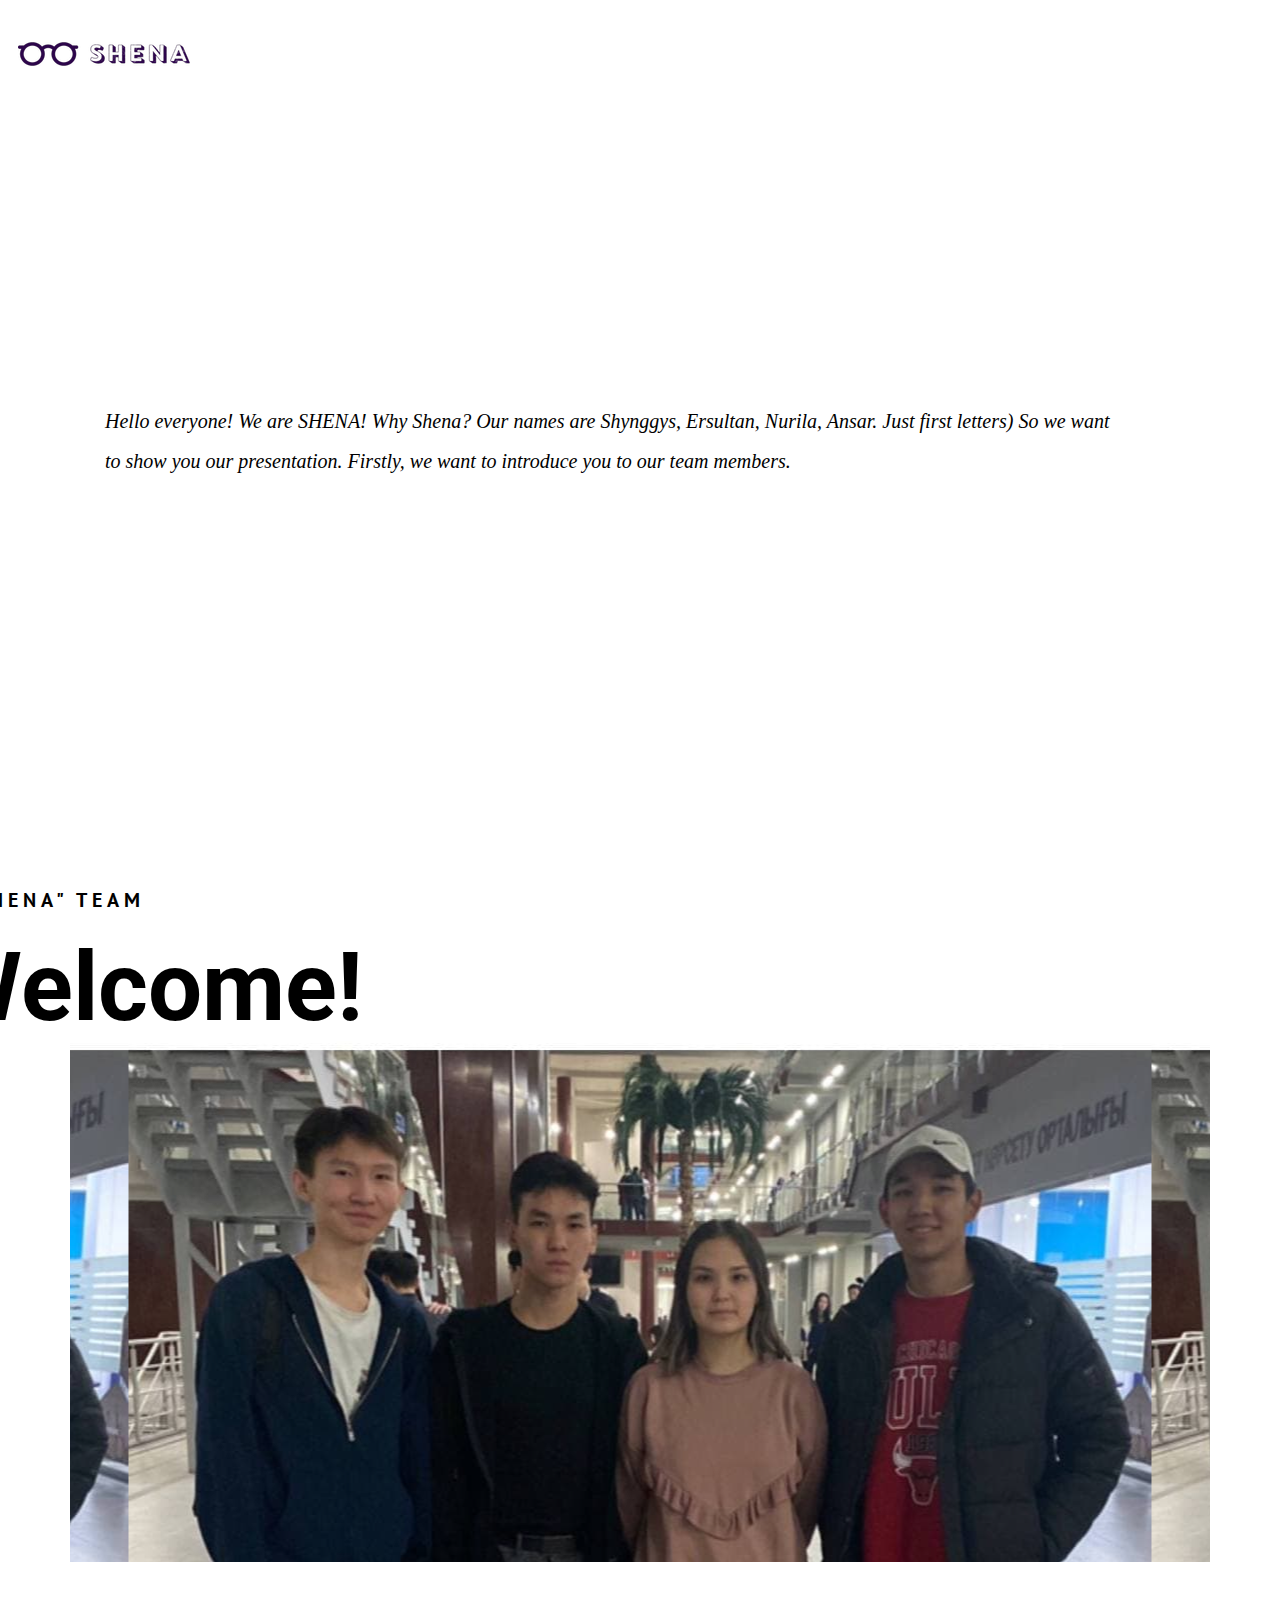
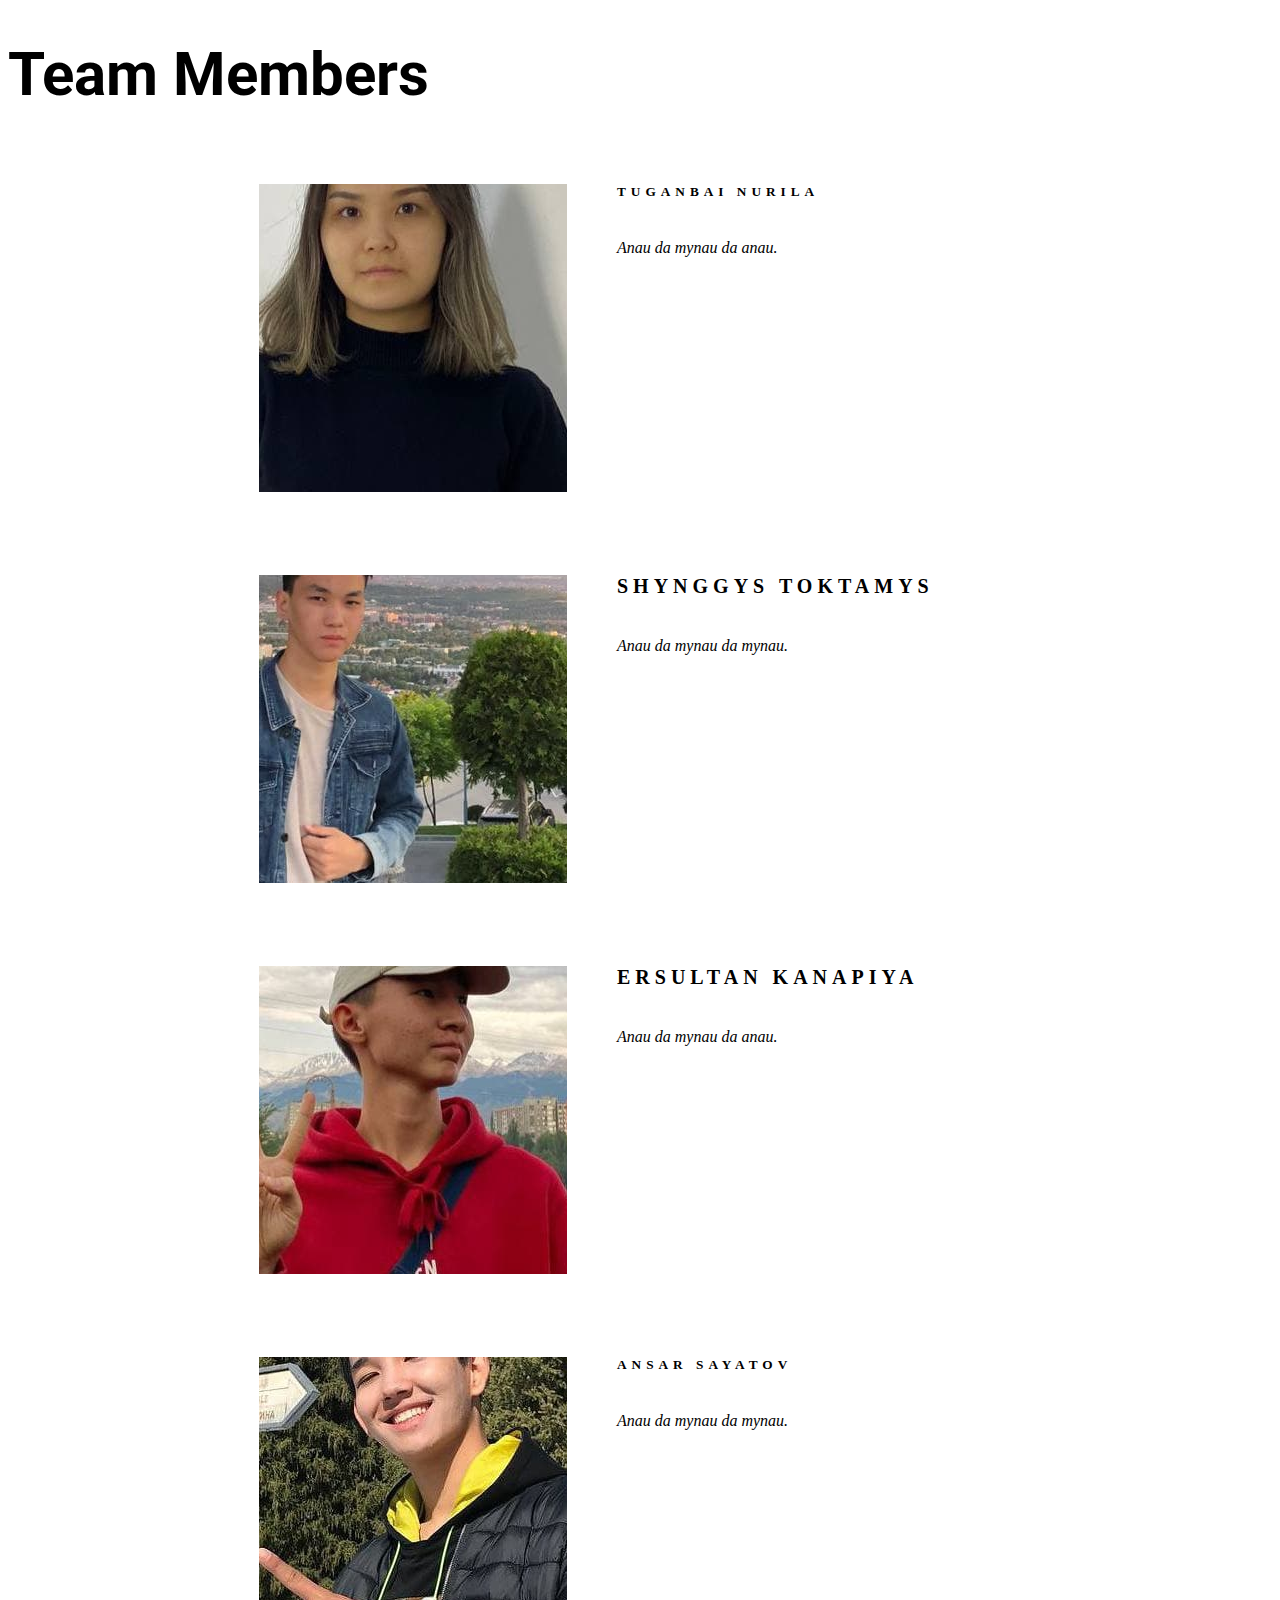
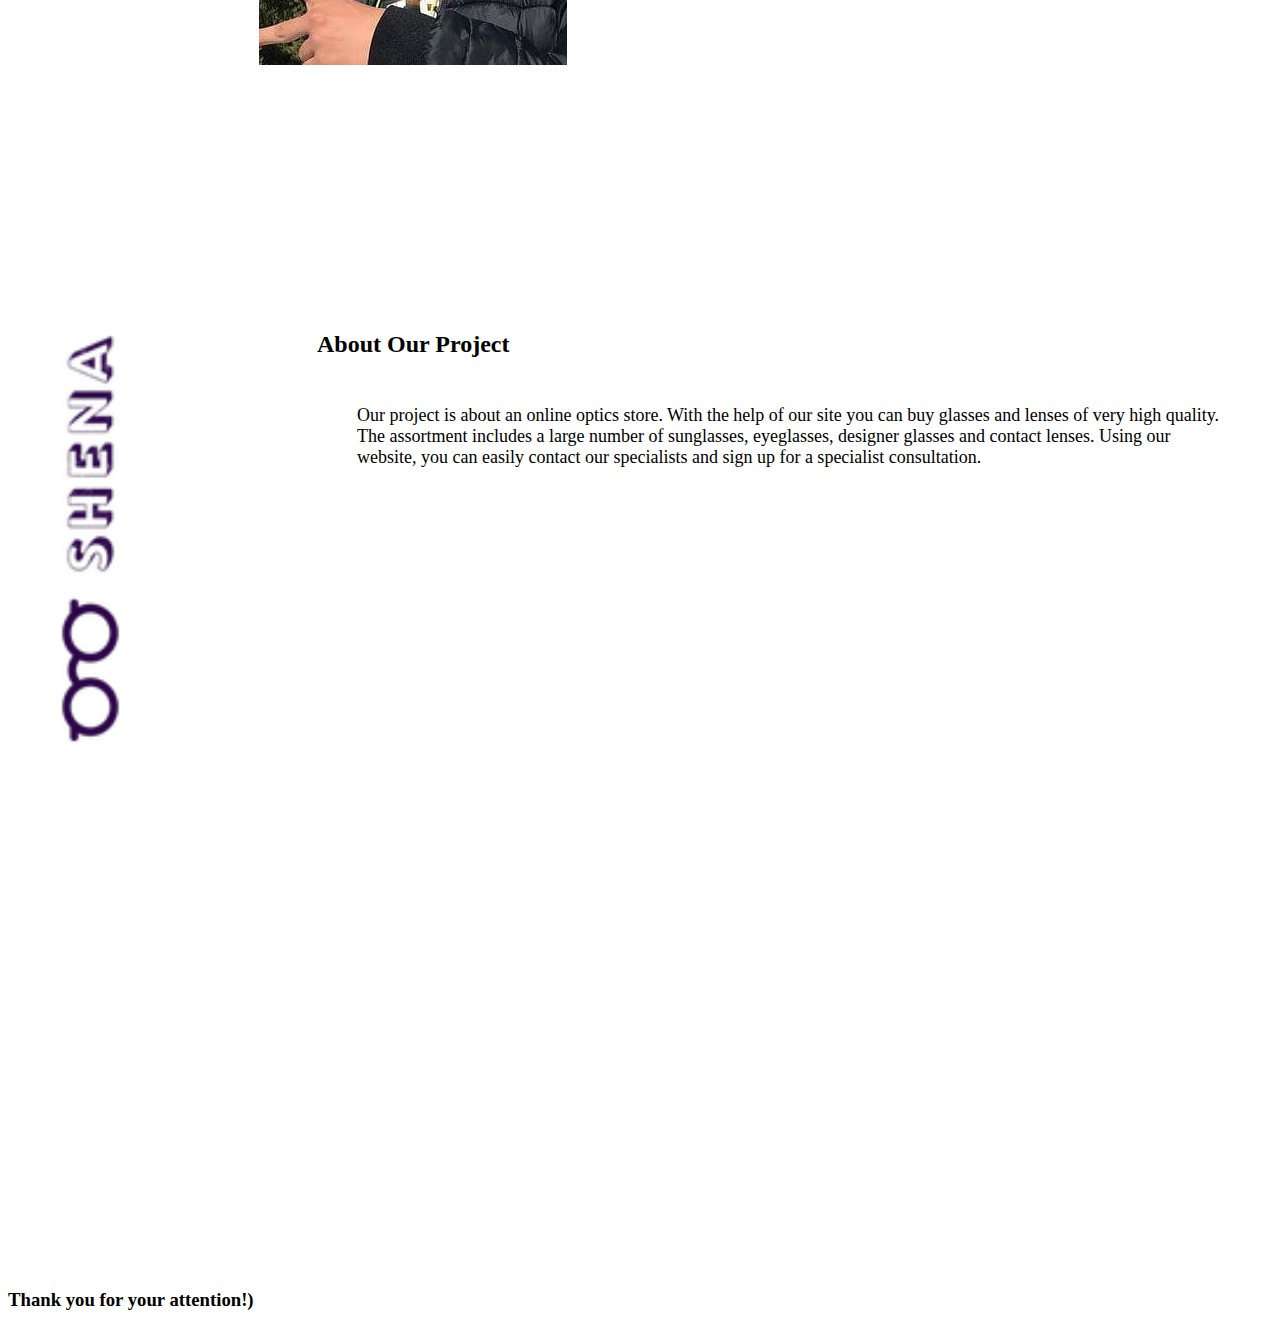
==== Home.html @ 05567eb2 "Add files via upload" ====
<!DOCTYPE html>
<html style="font-size: 16px;">
  <head>
    <meta name="viewport" content="width=device-width, initial-scale=1.0">
    <meta charset="utf-8">
    <meta name="keywords" content="Welcome!, We Create, We work with user research, UX design, UI and engineering, ​Corporate Identity, Brand Identity Design Agency, ​Information partners">
    <meta name="description" content="">
    <meta name="page_type" content="np-template-header-footer-from-plugin">
    <title>Home</title>
    <link rel="stylesheet" href="nicepage.css" media="screen">
    <link rel="stylesheet" href="Home.css" media="screen">
    <script class="u-script" type="text/javascript" src="jquery.js" defer=""></script>
    <script class="u-script" type="text/javascript" src="nicepage.js" defer=""></script>
    <meta name="generator" content="Nicepage 4.2.6, nicepage.com">
    <link id="u-theme-google-font" rel="stylesheet" href="https://fonts.googleapis.com/css?family=Roboto:100,100i,300,300i,400,400i,500,500i,700,700i,900,900i|Open+Sans:300,300i,400,400i,600,600i,700,700i,800,800i">
    <link id="u-page-google-font" rel="stylesheet" href="https://fonts.googleapis.com/css?family=PT+Sans:400,400i,700,700i|Roboto:100,100i,300,300i,400,400i,500,500i,700,700i,900,900i">
    
    
    
    
    
    
    
    
    
    <script type="application/ld+json">{
		"@context": "http://schema.org",
		"@type": "Organization",
		"name": "",
		"logo": "images/LogoSample_ByTailorBrnds1.jpg"
}</script>
    <meta name="theme-color" content="#478ac9">
    <meta property="og:title" content="Home">
    <meta property="og:type" content="website">
  </head>
  <body class="u-body"><header class="u-clearfix u-header u-header" id="sec-dd18"><div class="u-clearfix u-sheet u-valign-middle u-sheet-1">
        <a href="https://nicepage.com" class="u-image u-logo u-image-1" data-image-width="198" data-image-height="82">
          <img src="images/LogoSample_ByTailorBrnds1.jpg" class="u-logo-image u-logo-image-1">
        </a>
      </div></header>
    <section class="u-clearfix u-grey-150 u-section-1" id="carousel_f3b6">
      <div class="u-clearfix u-sheet u-valign-middle-md u-sheet-1">
        <div class="u-clearfix u-expanded-width-md u-expanded-width-sm u-expanded-width-xs u-layout-wrap u-layout-wrap-1">
          <div class="u-gutter-0 u-layout">
            <div class="u-layout-row">
              <div class="u-align-center-xs u-align-left-lg u-align-left-md u-align-left-sm u-align-left-xl u-container-style u-layout-cell u-size-25 u-layout-cell-1">
                <div class="u-container-layout u-valign-top-sm u-valign-top-xs u-container-layout-1">
                  <p class="u-text u-text-1">Hello everyone! We are SHENA! Why Shena? Our names are Shynggys, Ersultan, Nurila, Ansar. Just first letters) So we want to show you our presentation.
                    Firstly, we want to introduce you to our team members.
                  </p>
                </div>
              </div>
              <div class="u-align-right u-container-style u-image u-layout-cell u-size-35 u-image-1" data-image-width="1023" data-image-height="1280">
                <div class="u-container-layout u-container-layout-2">
                  <div class="u-align-center-sm u-align-center-xs u-container-style u-custom-color-1 u-group u-group-1">
                    <div class="u-container-layout u-valign-middle-xs u-container-layout-3">
                      <h5 class="u-text u-text-2">The "SHENA" team&nbsp;</h5>
                      <h2 class="u-text u-text-3">Welcome!</h2>
                    </div>
                  </div>
                </div>
              </div>
            </div>
          </div>
        </div>
      </div>
    </section>
    


    <section class="u-align-center-lg u-align-center-md u-align-center-sm u-align-center-xl u-align-left-xs u-clearfix u-grey-150 u-section-4" id="carousel_2162">
      <div class="u-clearfix u-sheet u-sheet-1">
        <h2 class="u-text u-text-default u-text-1">Team Members</h2>
        <p class="u-text u-text-2"></p>
        <div class="u-expanded-width-sm u-expanded-width-xs u-list u-list-1">
          <div class="u-repeater u-repeater-1">
            <div class="u-align-center-xs u-container-style u-list-item u-repeater-item">
              <div class="u-container-layout u-similar-container u-valign-bottom-lg u-valign-bottom-md u-valign-bottom-xl u-valign-top-sm u-valign-top-xs u-container-layout-1">
                <div alt="" class="u-border-14 u-border-palette-4-base u-image u-image-circle u-image-1" data-image-width="874" data-image-height="874"></div>
                <div class="u-align-left u-container-style u-group u-group-1">
                  <div class="u-container-layout u-valign-middle-sm u-valign-middle-xs u-valign-top-lg u-valign-top-md u-valign-top-xl u-container-layout-2">
                    <h5 class="u-text u-text-4"> Tuganbai Nurila</h5>
                    <div class="u-border-8 u-border-palette-4-base u-expanded-width u-line u-line-horizontal u-line-1"></div>
                    <p class="u-text u-text-5">Anau da mynau da anau.</p>
                  </div>
                </div>
              </div>
            </div>
            <div class="u-align-center-xs u-container-style u-list-item u-repeater-item">
              <div class="u-container-layout u-similar-container u-valign-bottom-lg u-valign-bottom-md u-valign-bottom-xl u-valign-top-sm u-valign-top-xs u-container-layout-3">
                <div alt="" class="u-border-14 u-border-palette-4-base u-image u-image-circle u-image-2" data-image-width="960" data-image-height="960"></div>
                <div class="u-container-style u-group u-video-cover u-group-2">
                  <div class="u-container-layout u-valign-middle-sm u-valign-middle-xs u-valign-top-lg u-valign-top-md u-valign-top-xl u-container-layout-4">
                    <h5 class="u-text u-text-default u-text-6"> Shynggys Toktamys</h5>
                    <div class="u-border-8 u-border-palette-4-base u-expanded-width u-line u-line-horizontal u-line-2"></div>
                    <p class="u-text u-text-default u-text-7">Anau da mynau da mynau.</p>
                  </div>
                </div>
              </div>
            </div>
            <div class="u-align-center-xs u-container-style u-list-item u-repeater-item">
              <div class="u-container-layout u-similar-container u-valign-bottom-lg u-valign-bottom-md u-valign-bottom-xl u-valign-top-sm u-valign-top-xs u-container-layout-5">
                <div alt="" class="u-border-14 u-border-palette-4-base u-image u-image-circle u-image-3" data-image-width="770" data-image-height="770"></div>
                <div class="u-align-left u-container-style u-group u-video-cover u-group-3">
                  <div class="u-container-layout u-valign-middle-sm u-valign-middle-xs u-valign-top-lg u-valign-top-md u-valign-top-xl u-container-layout-6">
                    <h5 class="u-text u-text-default u-text-8"> Ersultan Kanapiya</h5>
                    <div class="u-border-8 u-border-palette-4-base u-expanded-width u-line u-line-horizontal u-line-3"></div>
                    <p class="u-text u-text-default u-text-9">Anau da mynau da anau.</p>
                  </div>
                </div>
              </div>
            </div>
            <div class="u-align-center-xs u-container-style u-list-item u-repeater-item">
              <div class="u-container-layout u-similar-container u-valign-bottom-lg u-valign-bottom-md u-valign-bottom-xl u-valign-top-sm u-valign-top-xs u-container-layout-1">
                <div alt="" class="u-border-14 u-border-palette-4-base u-image u-image-circle u-image-4" data-image-width="756" data-image-height="756"></div>
                <div class="u-align-left u-container-style u-group u-group-4">
                  <div class="u-container-layout u-valign-middle-sm u-valign-middle-xs u-valign-top-lg u-valign-top-md u-valign-top-xl u-container-layout-2">
                    <h5 class="u-text u-text-10"> Ansar Sayatov</h5>
                    <div class="u-border-8 u-border-palette-4-base u-expanded-width u-line u-line-horizontal u-line-1"></div>
                    <p class="u-text u-text-11">Anau da mynau da mynau.</p>
                  </div>
                </div>
              </div>
            </div>
          </div>
        </div>
      </div>
    </section>
    



    <section class="u-clearfix u-grey-150 u-section-7" id="carousel_b356">
      <div class="u-clearfix u-sheet u-sheet-1">
        <div class="u-align-left u-container-style u-expanded-width-xs u-group u-white u-group-1">
          <div class="u-container-layout u-container-layout-1">
            <h2 class="u-text u-text-1">About Our Project<br></h2>
            <ul class="u-custom-list u-spacing-13 u-text u-text-2">
              
              Our project is about an online optics store. 
              With the help of our site you can buy glasses and lenses of very high quality. 
              The assortment includes a large number of sunglasses, eyeglasses, designer glasses and contact lenses. 
              Using our website, you can easily contact our specialists and sign up for a specialist consultation.
              
            </ul>
          </div>
        </div>
        <img alt="" class="u-align-left u-image u-image-default u-image-1" src="images/shelogo.jpg" data-image-width="71" data-image-height="196">
      </div>
    </section>
    
    
    
    <footer class="u-align-center u-clearfix u-footer u-grey-80 u-footer" id="sec-ff6a">
      <div class="u-clearfix u-sheet u-sheet-1">
        <h3 class="u-small-text u-text u-text-variant u-text-1">Thank you for your attention!)</h3>
      </div>
    </footer>
    
  </body>
</html>
---- Home.css ----
.u-section-1 {
    background-image: none;
  }
  
  .u-section-1 .u-sheet-1 {
    min-height: 734px;
  }
  
  .u-section-1 .u-layout-wrap-1 {
    width: 1140px;
    margin: 0 auto;
  }
  
  .u-section-1 .u-layout-cell-1 {
    min-height: 734px;
  }
  
  .u-section-1 .u-container-layout-1 {
    padding: 60px 30px 60px 35px;
  }
  
  .u-section-1 .u-text-1 {
    font-size: 1.25rem;
    font-style: italic;
    line-height: 2;
    margin: 247px 64px 0 0;
  }
  
  .u-section-1 .u-btn-1 {
    font-size: 0.875rem;
    text-transform: uppercase;
    letter-spacing: 2px;
    align-self: center;
    background-image: none;
    margin: 30px auto 0 0;
    padding: 20px 45px 20px 44px;
  }
  
  .u-section-1 .u-image-1 {
    background-image: url("images/shena.jpg");
    background-position: 50% 50%;
    min-height: 734px;
  }
  
  .u-section-1 .u-container-layout-2 {
    padding: 30px 0;
  }
  
  .u-section-1 .u-group-1 {
    min-height: 209px;
    width: 582px;
    background-image: none;
    height: auto;
    margin: 0 auto 0 -196px;
  }
  
  .u-section-1 .u-container-layout-3 {
    padding: 30px 0;
  }
  
  .u-section-1 .u-text-2 {
    text-align: left;
    font-size: 1.25rem;
    font-weight: 700;
    line-height: 24px;
    text-transform: uppercase;
    letter-spacing: 5px;
    font-family: "PT Sans", sans-serif;
    margin: 0 30px;
  }
  
  .u-section-1 .u-text-3 {
    text-align: left;
    font-weight: 700;
    font-size: 6rem;
    text-transform: none;
    letter-spacing: normal;
    font-family: Roboto, sans-serif;
    margin: 19px -4px 0 64px;
  }
  
  @media (max-width: 1199px) {
    .u-section-1 .u-sheet-1 {
      min-height: 476px;
    }
  
    .u-section-1 .u-layout-wrap-1 {
      width: 940px;
    }
  
    .u-section-1 .u-layout-cell-1 {
      min-height: 605px;
    }
  
    .u-section-1 .u-text-1 {
      margin-right: 0;
    }
  
    .u-section-1 .u-btn-1 {
      border-style: none;
    }
  
    .u-section-1 .u-image-1 {
      min-height: 697px;
    }
  
    .u-section-1 .u-group-1 {
      width: 499px;
      margin-left: -357px;
      height: auto;
    }
  
    .u-section-1 .u-text-3 {
      font-size: 4.75rem;
    }
  }
  
  @media (max-width: 991px) {
    .u-section-1 .u-sheet-1 {
      min-height: 669px;
    }
  
    .u-section-1 .u-layout-wrap-1 {
      margin-right: initial;
      margin-left: initial;
      width: auto;
    }
  
    .u-section-1 .u-layout-cell-1 {
      min-height: 100px;
    }
  
    .u-section-1 .u-container-layout-1 {
      padding-top: 30px;
      padding-bottom: 30px;
      padding-left: 30px;
    }
  
    .u-section-1 .u-text-1 {
      font-size: 1.125rem;
    }
  
    .u-section-1 .u-image-1 {
      min-height: 669px;
    }
  
    .u-section-1 .u-group-1 {
      min-height: 192px;
      width: 404px;
      margin-top: 11px;
      margin-left: -270px;
    }
  
    .u-section-1 .u-text-2 {
      margin-top: 30px;
    }
  
    .u-section-1 .u-text-3 {
      font-size: 4.0625rem;
    }
  }
  
  @media (max-width: 767px) {
    .u-section-1 .u-sheet-1 {
      min-height: 1225px;
    }
  
    .u-section-1 .u-layout-wrap-1 {
      margin-top: 130px;
      margin-bottom: 54px;
      width: auto;
      margin-right: initial;
      margin-left: initial;
    }
  
    .u-section-1 .u-layout-cell-1 {
      order: 1;
    }
  
    .u-section-1 .u-container-layout-1 {
      padding-left: 10px;
      padding-right: 10px;
    }
  
    .u-section-1 .u-text-1 {
      margin-top: 0;
    }
  
    .u-section-1 .u-image-1 {
      min-height: 724px;
      order: 0;
    }
  
    .u-section-1 .u-container-layout-2 {
      padding-top: 0;
      padding-bottom: 0;
    }
  
    .u-section-1 .u-group-1 {
      min-height: 180px;
      margin-top: -77px;
      margin-left: 39px;
    }
  
    .u-section-1 .u-container-layout-3 {
      padding-left: 20px;
      padding-right: 20px;
    }
  
    .u-section-1 .u-text-2 {
      width: auto;
      margin-top: 35px;
    }
  
    .u-section-1 .u-text-3 {
      width: auto;
    }
  }
  
  @media (max-width: 575px) {
    .u-section-1 .u-sheet-1 {
      min-height: 1018px;
    }
  
    .u-section-1 .u-layout-wrap-1 {
      margin-top: 140px;
      width: auto;
      margin-right: initial;
      margin-left: initial;
    }
  
    .u-section-1 .u-text-1 {
      width: auto;
    }
  
    .u-section-1 .u-btn-1 {
      margin-left: auto;
    }
  
    .u-section-1 .u-image-1 {
      min-height: 456px;
    }
  
    .u-section-1 .u-group-1 {
      min-height: 154px;
      width: 310px;
      margin-top: -90px;
      margin-left: 12px;
    }
  
    .u-section-1 .u-text-2 {
      margin-top: 0;
      margin-left: 0;
      margin-right: 0;
    }
  
    .u-section-1 .u-text-3 {
      font-size: 3.4375rem;
      margin-left: 0;
      margin-right: 0;
    }
  } .u-section-2 {
    background-image: url("images/rtrt.jpg");
    background-position: 50% 50%;
  }
  
  .u-section-2 .u-sheet-1 {
    min-height: 972px;
  }
  
  .u-section-2 .u-shape-1 {
    width: 858px;
    height: 735px;
    margin: 137px 0 0 auto;
  }
  
  .u-section-2 .u-image-1 {
    width: 784px;
    height: 633px;
    margin: -852px 0 0 auto;
  }
  
  .u-section-2 .u-group-1 {
    width: 629px;
    min-height: 510px;
    margin: -282px auto 60px 0;
  }
  
  .u-section-2 .u-container-layout-1 {
    padding: 30px;
  }
  
  .u-section-2 .u-text-1 {
    margin-bottom: 0;
    margin-top: 0;
    font-weight: 700;
    font-size: 3.75rem;
  }
  
  .u-section-2 .u-text-2 {
    font-size: 2.25rem;
    font-weight: 400;
    margin: 0 auto 0 0;
  }
  
  .u-section-2 .u-text-3 {
    line-height: 2;
    margin: 30px 0 0;
  }
  
  .u-section-2 .u-text-4 {
    letter-spacing: 1px;
    margin: 30px 0 0;
  }
  
  .u-section-2 .u-btn-1 {
    border-style: none none solid;
    padding: 0;
  }
  
  .u-section-2 .u-btn-2 {
    font-size: 0.875rem;
    text-transform: uppercase;
    letter-spacing: 2px;
    align-self: center;
    background-image: none;
    margin: 30px auto 0 0;
    padding: 20px 45px 20px 44px;
  }
  
  @media (max-width: 1199px) {
    .u-section-2 .u-btn-2 {
      border-style: none;
    }
  }
  
  @media (max-width: 991px) {
    .u-section-2 .u-sheet-1 {
      min-height: 942px;
    }
  
    .u-section-2 .u-shape-1 {
      width: 720px;
    }
  
    .u-section-2 .u-image-1 {
      width: 660px;
      height: 502px;
    }
  
    .u-section-2 .u-group-1 {
      margin-top: -151px;
    }
  }
  
  @media (max-width: 767px) {
    .u-section-2 .u-sheet-1 {
      min-height: 995px;
    }
  
    .u-section-2 .u-shape-1 {
      height: 445px;
      width: 502px;
      margin-top: 42px;
    }
  
    .u-section-2 .u-image-1 {
      width: 510px;
      height: 388px;
      margin-top: -553px;
    }
  
    .u-section-2 .u-group-1 {
      width: 436px;
      min-height: 532px;
      margin-top: -37px;
      margin-bottom: -66px;
    }
  
    .u-section-2 .u-container-layout-1 {
      padding-left: 10px;
      padding-right: 10px;
    }
  }
  
  @media (max-width: 575px) {
    .u-section-2 .u-sheet-1 {
      min-height: 910px;
    }
  
    .u-section-2 .u-shape-1 {
      height: 295px;
      margin-top: 67px;
      margin-right: initial;
      margin-left: initial;
      width: auto;
    }
  
    .u-section-2 .u-image-1 {
      height: 292px;
      margin-top: -364px;
      margin-right: initial;
      margin-left: initial;
      width: auto;
    }
  
    .u-section-2 .u-group-1 {
      min-height: 544px;
      margin-top: -38px;
      margin-bottom: 50px;
      margin-right: initial;
      margin-left: initial;
      width: auto;
    }
  
    .u-section-2 .u-text-1 {
      font-size: 2.25rem;
    }
  
    .u-section-2 .u-text-2 {
      font-size: 1.875rem;
    }
  } .u-section-3 {
    background-image: none;
  }
  
  .u-section-3 .u-sheet-1 {
    min-height: 999px;
  }
  
  .u-section-3 .u-text-1 {
    width: 841px;
    font-family: Roboto, sans-serif;
    font-weight: 700;
    letter-spacing: normal;
    font-size: 3.75rem;
    margin: 60px auto 0;
  }
  
  .u-section-3 .u-layout-wrap-1 {
    margin-top: 70px;
    margin-bottom: 0;
    margin-left: auto;
  }
  
  .u-section-3 .u-image-1 {
    min-height: 603px;
    background-image: url("images/bn-min.jpg");
    background-position: 50% 50%;
  }
  
  .u-section-3 .u-container-layout-1 {
    padding: 30px 0;
  }
  
  .u-section-3 .u-layout-cell-2 {
    min-height: 603px;
    background-image: none;
  }
  
  .u-section-3 .u-container-layout-2 {
    padding: 30px 0;
  }
  
  .u-section-3 .u-list-1 {
    margin-top: 0;
    margin-bottom: 0;
  }
  
  .u-section-3 .u-repeater-1 {
    grid-template-columns: repeat(2, 50%);
    min-height: 526px;
    grid-gap: 0px;
  }
  
  .u-section-3 .u-list-item-1 {
    background-image: none;
  }
  
  .u-section-3 .u-container-layout-3 {
    padding: 30px 25px 30px 30px;
  }
  
  .u-section-3 .u-icon-1 {
    height: 64px;
    width: 64px;
    margin: 0 auto 0 0;
  }
  
  .u-section-3 .u-text-2 {
    letter-spacing: 3px;
    line-height: 24px;
    font-weight: 700;
    font-family: "PT Sans", sans-serif;
    text-transform: uppercase;
    margin: 20px auto 0 0;
  }
  
  .u-section-3 .u-text-3 {
    font-size: 1.125rem;
    margin: 20px 2px 0 0;
  }
  
  .u-section-3 .u-container-layout-4 {
    padding: 30px 25px 30px 30px;
  }
  
  .u-section-3 .u-icon-2 {
    height: 64px;
    width: 64px;
    margin: 0 auto 0 0;
  }
  
  .u-section-3 .u-text-4 {
    letter-spacing: 3px;
    line-height: 24px;
    font-weight: 700;
    font-family: "PT Sans", sans-serif;
    font-size: 1.25rem;
    text-transform: uppercase;
    margin: 20px auto 0 0;
  }
  
  .u-section-3 .u-text-5 {
    font-size: 1.125rem;
    margin: 20px 2px 0 0;
  }
  
  .u-section-3 .u-container-layout-5 {
    padding: 30px 25px 30px 30px;
  }
  
  .u-section-3 .u-icon-3 {
    height: 64px;
    width: 64px;
    margin: 0 auto 0 0;
  }
  
  .u-section-3 .u-text-6 {
    letter-spacing: 3px;
    line-height: 24px;
    font-weight: 700;
    font-family: "PT Sans", sans-serif;
    font-size: 1.25rem;
    text-transform: uppercase;
    margin: 20px auto 0 0;
  }
  
  .u-section-3 .u-text-7 {
    font-size: 1.125rem;
    margin: 20px 2px 0 0;
  }
  
  .u-section-3 .u-container-layout-6 {
    padding: 30px 25px 30px 30px;
  }
  
  .u-section-3 .u-icon-4 {
    height: 64px;
    width: 64px;
    margin: 0 auto 0 0;
  }
  
  .u-section-3 .u-text-8 {
    letter-spacing: 3px;
    line-height: 24px;
    font-weight: 700;
    font-family: "PT Sans", sans-serif;
    font-size: 1.25rem;
    text-transform: uppercase;
    margin: 20px auto 0 0;
  }
  
  .u-section-3 .u-text-9 {
    font-size: 1.125rem;
    margin: 20px 2px 0 0;
  }
  
  .u-section-3 .u-text-10 {
    width: 412px;
    letter-spacing: 1px;
    margin: 30px auto 60px;
  }
  
  .u-section-3 .u-btn-1 {
    border-style: none none solid;
    padding: 0;
  }
  
  @media (max-width: 1199px) {
    .u-section-3 .u-sheet-1 {
      min-height: 893px;
    }
  
    .u-section-3 .u-layout-wrap-1 {
      margin-left: initial;
    }
  
    .u-section-3 .u-image-1 {
      min-height: 497px;
    }
  
    .u-section-3 .u-layout-cell-2 {
      min-height: 497px;
    }
  
    .u-section-3 .u-container-layout-2 {
      padding-top: 10px;
      padding-bottom: 10px;
    }
  
    .u-section-3 .u-repeater-1 {
      min-height: 434px;
    }
  
    .u-section-3 .u-container-layout-3 {
      padding-bottom: 20px;
    }
  
    .u-section-3 .u-text-3 {
      margin-right: 0;
    }
  
    .u-section-3 .u-container-layout-4 {
      padding-bottom: 20px;
    }
  
    .u-section-3 .u-text-5 {
      margin-right: 0;
    }
  
    .u-section-3 .u-container-layout-5 {
      padding-bottom: 20px;
    }
  
    .u-section-3 .u-text-7 {
      margin-right: 0;
    }
  
    .u-section-3 .u-container-layout-6 {
      padding-bottom: 20px;
    }
  
    .u-section-3 .u-text-9 {
      margin-right: 0;
    }
  }
  
  @media (max-width: 991px) {
    .u-section-3 .u-sheet-1 {
      min-height: 777px;
    }
  
    .u-section-3 .u-text-1 {
      width: 720px;
    }
  
    .u-section-3 .u-image-1 {
      min-height: 381px;
    }
  
    .u-section-3 .u-layout-cell-2 {
      min-height: 100px;
    }
  
    .u-section-3 .u-container-layout-2 {
      padding-top: 20px;
      padding-bottom: 20px;
    }
  
    .u-section-3 .u-repeater-1 {
      grid-template-columns: 100%;
    }
  
    .u-section-3 .u-container-layout-3 {
      padding-top: 20px;
    }
  
    .u-section-3 .u-container-layout-4 {
      padding-top: 20px;
    }
  
    .u-section-3 .u-container-layout-5 {
      padding-top: 20px;
    }
  
    .u-section-3 .u-container-layout-6 {
      padding-top: 20px;
    }
  }
  
  @media (max-width: 767px) {
    .u-section-3 .u-sheet-1 {
      min-height: 1449px;
    }
  
    .u-section-3 .u-text-1 {
      width: auto;
      font-size: 3rem;
      margin-left: 0;
      margin-right: 0;
    }
  
    .u-section-3 .u-layout-wrap-1 {
      margin-top: 40px;
      margin-left: initial;
    }
  
    .u-section-3 .u-image-1 {
      min-height: 572px;
    }
  
    .u-section-3 .u-repeater-1 {
      grid-template-columns: repeat(2, 50%);
    }
  
    .u-section-3 .u-container-layout-3 {
      padding-left: 20px;
      padding-right: 20px;
    }
  
    .u-section-3 .u-container-layout-4 {
      padding-left: 20px;
      padding-right: 20px;
    }
  
    .u-section-3 .u-container-layout-5 {
      padding-left: 20px;
      padding-right: 20px;
    }
  
    .u-section-3 .u-container-layout-6 {
      padding-left: 20px;
      padding-right: 20px;
    }
  }
  
  @media (max-width: 575px) {
    .u-section-3 .u-sheet-1 {
      min-height: 1237px;
    }
  
    .u-section-3 .u-text-1 {
      font-size: 2.25rem;
    }
  
    .u-section-3 .u-image-1 {
      min-height: 360px;
    }
  
    .u-section-3 .u-repeater-1 {
      grid-template-columns: 100%;
    }
  
    .u-section-3 .u-container-layout-3 {
      padding-left: 30px;
      padding-right: 30px;
    }
  
    .u-section-3 .u-container-layout-4 {
      padding-left: 30px;
      padding-right: 30px;
    }
  
    .u-section-3 .u-container-layout-5 {
      padding-left: 30px;
      padding-right: 30px;
    }
  
    .u-section-3 .u-container-layout-6 {
      padding-left: 30px;
      padding-right: 30px;
    }
  
    .u-section-3 .u-text-10 {
      width: 340px;
    }
  } .u-section-4 {
    background-image: none;
  }
  
  .u-section-4 .u-sheet-1 {
    min-height: 1492px;
  }
  
  .u-section-4 .u-text-1 {
    font-size: 3.75rem;
    font-weight: 700;
    font-family: Roboto, sans-serif;
    margin: 77px auto 0;
  }
  
  .u-section-4 .u-text-2 {
    width: 718px;
    font-style: italic;
    margin: 16px auto 0;
  }
  
  .u-section-4 .u-text-3 {
    font-size: 1.125rem;
    line-height: 1.4;
    margin: 20px auto 0;
  }
  
  .u-section-4 .u-btn-1 {
    background-image: none;
    border-style: none none solid;
    font-weight: 400;
    padding: 0;
  }
  
  .u-section-4 .u-list-1 {
    width: 822px;
    grid-template-rows: auto auto auto;
    margin: 44px auto 0;
  }
  
  .u-section-4 .u-repeater-1 {
    grid-template-columns: repeat(1, 100%);
    min-height: 1194px;
    grid-gap: 10px;
  }
  
  .u-section-4 .u-container-layout-1 {
    padding: 30px 0 30px 30px;
  }
  
  .u-section-4 .u-image-1 {
    width: 308px;
    height: 308px;
    background-image: url("images/nuri.jpg");
    background-position: 50% 50%;
    margin: 0 auto 0 0;
  }
  
  .u-section-4 .u-group-1 {
    width: 464px;
    min-height: 331px;
    margin: -308px 0 0 auto;
  }
  
  .u-section-4 .u-container-layout-2 {
    padding: 0 0 0 30px;
  }
  
  .u-section-4 .u-text-4 {
    text-transform: uppercase;
    letter-spacing: 5px;
    margin: 0 auto 0 0;
  }
  
  .u-section-4 .u-line-1 {
    height: 3px;
    transform-origin: left center;
    margin: 16px auto 0 0;
  }
  
  .u-section-4 .u-text-5 {
    font-style: italic;
    margin: 20px 0 0 auto;
  }
  
  .u-section-4 .u-btn-2 {
    border-style: none none solid;
    text-transform: uppercase;
    letter-spacing: 1px;
    margin: 20px auto 0 0;
    padding: 0;
  }
  
  .u-section-4 .u-container-layout-3 {
    padding: 30px 0 30px 30px;
  }
  
  .u-section-4 .u-image-2 {
    width: 308px;
    height: 308px;
    background-image: url("images/sh.jpg");
    background-position: 50% 50%;
    margin: 0 auto 0 0;
  }
  
  .u-section-4 .u-group-2 {
    width: 464px;
    min-height: 331px;
    background-size: auto;
    margin: -308px 0 0 auto;
  }
  
  .u-section-4 .u-container-layout-4 {
    padding: 0 0 0 30px;
  }
  
  .u-section-4 .u-text-6 {
    text-transform: uppercase;
    letter-spacing: 5px;
    font-size: 1.25rem;
    margin: 0 auto 0 0;
  }
  
  .u-section-4 .u-line-2 {
    height: 3px;
    transform-origin: right center;
    margin: 16px auto 0 0;
  }
  
  .u-section-4 .u-text-7 {
    font-style: italic;
    margin: 20px 0 0 auto;
  }
  
  .u-section-4 .u-btn-3 {
    border-style: none none solid;
    text-transform: uppercase;
    letter-spacing: 1px;
    margin: 20px auto 0 0;
    padding: 0;
  }
  
  .u-section-4 .u-container-layout-5 {
    padding: 30px 0 30px 30px;
  }
  
  .u-section-4 .u-image-3 {
    width: 308px;
    height: 308px;
    background-image: url("images/pers.jpg");
    background-position: 50% 50%;
    margin: 0 auto 0 0;
  }
  
  .u-section-4 .u-group-3 {
    width: 464px;
    min-height: 331px;
    background-size: auto;
    margin: -308px 0 0 auto;
  }
  
  .u-section-4 .u-container-layout-6 {
    padding: 0 0 0 30px;
  }
  
  .u-section-4 .u-text-8 {
    text-transform: uppercase;
    letter-spacing: 5px;
    font-size: 1.25rem;
    margin: 0 auto 0 0;
  }
  
  .u-section-4 .u-line-3 {
    height: 3px;
    transform-origin: right center;
    margin: 16px auto 0 0;
  }
  
  .u-section-4 .u-text-9 {
    font-style: italic;
    margin: 20px 0 0 auto;
  }
  
  .u-section-4 .u-btn-4 {
    border-style: none none solid;
    text-transform: uppercase;
    letter-spacing: 1px;
    margin: 20px auto 0 0;
    padding: 0;
  }
  
  
  .u-section-4 .u-image-4 {
    width: 308px;
    height: 308px;
    background-image: url("images/ans.jpg");
    background-position: 50% 50%;
    margin: 0 auto 0 0;
  }
  
  .u-section-4 .u-group-4 {
    width: 464px;
    min-height: 331px;
    margin: -308px 0 0 auto;
  }
  
  .u-section-4 .u-container-layout-2 {
    padding: 0 0 0 30px;
  }
  
  .u-section-4 .u-text-10 {
    text-transform: uppercase;
    letter-spacing: 5px;
    margin: 0 auto 0 0;
  }
  
  .u-section-4 .u-line-1 {
    height: 3px;
    transform-origin: left center;
    margin: 16px auto 0 0;
  }
  
  .u-section-4 .u-text-11 {
    font-style: italic;
    margin: 20px 0 0 auto;
  }
  
  .u-section-4 .u-btn-2 {
    border-style: none none solid;
    text-transform: uppercase;
    letter-spacing: 1px;
    margin: 20px auto 0 0;
    padding: 0;
  }
  
  .u-section-4 .u-container-layout-3 {
    padding: 30px 0 30px 30px;
  }
  
  @media (max-width: 1199px) {
    .u-section-4 .u-list-1 {
      height: auto;
    }
  
    .u-section-4 .u-line-1 {
      margin-right: initial;
      margin-left: initial;
    }
  
    .u-section-4 .u-line-2 {
      margin-right: initial;
      margin-left: initial;
    }
  
    .u-section-4 .u-line-3 {
      margin-right: initial;
      margin-left: initial;
    }
  }
  
  @media (max-width: 991px) {
    .u-section-4 .u-list-1 {
      width: 720px;
    }
  
    .u-section-4 .u-container-layout-1 {
      padding-left: 0;
    }
  
    .u-section-4 .u-group-1 {
      width: 396px;
    }
  
    .u-section-4 .u-container-layout-3 {
      padding-left: 0;
    }
  
    .u-section-4 .u-group-2 {
      width: 396px;
    }
  
    .u-section-4 .u-container-layout-5 {
      padding-left: 0;
    }
  
    .u-section-4 .u-group-3 {
      width: 396px;
    }
  }
  
  @media (max-width: 767px) {
    .u-section-4 .u-sheet-1 {
      min-height: 2374px;
    }
  
    .u-section-4 .u-text-2 {
      width: 540px;
    }
  
    .u-section-4 .u-list-1 {
      margin-right: initial;
      margin-left: initial;
      width: auto;
    }
  
    .u-section-4 .u-image-1 {
      width: 325px;
      height: 325px;
    }
  
    .u-section-4 .u-group-1 {
      min-height: 258px;
      width: 541px;
      margin-top: 30px;
      margin-right: auto;
      margin-left: 0;
    }
  
    .u-section-4 .u-container-layout-2 {
      padding-left: 0;
    }
  
    .u-section-4 .u-image-2 {
      width: 325px;
      height: 325px;
    }
  
    .u-section-4 .u-group-2 {
      min-height: 258px;
      width: 541px;
      margin-top: 30px;
      margin-right: auto;
      margin-left: 0;
    }
  
    .u-section-4 .u-container-layout-4 {
      padding-left: 0;
    }
  
    .u-section-4 .u-image-3 {
      width: 325px;
      height: 325px;
    }
  
    .u-section-4 .u-group-3 {
      min-height: 258px;
      width: 541px;
      margin-top: 30px;
      margin-right: auto;
      margin-left: 0;
    }
  
    .u-section-4 .u-container-layout-6 {
      padding-left: 0;
    }
  }
  
  @media (max-width: 575px) {
    .u-section-4 .u-text-1 {
      font-size: 2.25rem;
      margin-left: 0;
    }
  
    .u-section-4 .u-text-2 {
      margin-left: 0;
      margin-right: 0;
      width: 340px;
    }
  
    .u-section-4 .u-text-3 {
      margin-left: 0;
    }
  
    .u-section-4 .u-image-1 {
      margin-left: auto;
    }
  
    .u-section-4 .u-group-1 {
      width: 340px;
      margin-right: 0;
    }
  
    .u-section-4 .u-image-2 {
      margin-left: auto;
    }
  
    .u-section-4 .u-group-2 {
      width: 340px;
      margin-right: 0;
    }
  
    .u-section-4 .u-image-3 {
      margin-left: auto;
    }
  
    .u-section-4 .u-group-3 {
      width: 340px;
      margin-right: 0;
    }
  } .u-section-5 {
    background-image: none;
  }
  
  .u-section-5 .u-sheet-1 {
    min-height: 1194px;
  }
  
  .u-section-5 .u-list-1 {
    width: 822px;
    grid-template-rows: auto auto auto;
    margin: 0 auto;
  }
  
  .u-section-5 .u-repeater-1 {
    grid-template-columns: repeat(1, 100%);
    min-height: 1194px;
    grid-gap: 10px;
  }
  
  .u-section-5 .u-container-layout-1 {
    padding: 30px 0 30px 30px;
  }
  
  .u-section-5 .u-image-1 {
    width: 308px;
    height: 308px;
    background-image: url("images/ans.jpg");
    background-position: 50% 50%;
    margin: 0 auto 0 0;
  }
  
  .u-section-5 .u-group-1 {
    width: 464px;
    min-height: 331px;
    margin: -308px 0 0 auto;
  }
  
  .u-section-5 .u-container-layout-2 {
    padding: 0 0 0 30px;
  }
  
  .u-section-5 .u-text-1 {
    text-transform: uppercase;
    letter-spacing: 5px;
    margin: 0 auto 0 0;
  }
  
  .u-section-5 .u-line-1 {
    height: 3px;
    transform-origin: left center;
    margin: 16px auto 0 0;
  }
  
  .u-section-5 .u-text-2 {
    font-style: italic;
    margin: 20px 0 0 auto;
  }
  
  .u-section-5 .u-btn-1 {
    border-style: none none solid;
    text-transform: uppercase;
    letter-spacing: 1px;
    margin: 20px auto 0 0;
    padding: 0;
  }
  
  .u-section-5 .u-container-layout-3 {
    padding: 30px 0 30px 30px;
  }
  
  .u-section-5 .u-image-2 {
    width: 308px;
    height: 308px;
    background-image: url("images/sh.jpg");
    background-position: 50% 50%;
    margin: 0 auto 0 0;
  }
  
  .u-section-5 .u-group-2 {
    width: 464px;
    min-height: 331px;
    background-size: auto;
    margin: -308px 0 0 auto;
  }
  
  .u-section-5 .u-container-layout-4 {
    padding: 0 0 0 30px;
  }
  
  .u-section-5 .u-text-3 {
    text-transform: uppercase;
    letter-spacing: 5px;
    font-size: 1.25rem;
    margin: 0 auto 0 0;
  }
  
  .u-section-5 .u-line-2 {
    height: 3px;
    transform-origin: right center;
    margin: 16px auto 0 0;
  }
  
  .u-section-5 .u-text-4 {
    font-style: italic;
    margin: 20px 0 0 auto;
  }
  
  .u-section-5 .u-btn-2 {
    border-style: none none solid;
    text-transform: uppercase;
    letter-spacing: 1px;
    margin: 20px auto 0 0;
    padding: 0;
  }
  
  .u-section-5 .u-container-layout-5 {
    padding: 30px 0 30px 30px;
  }
  
  .u-section-5 .u-image-3 {
    width: 308px;
    height: 308px;
    background-image: url("images/pers.jpg");
    background-position: 50% 50%;
    margin: 0 auto 0 0;
  }
  
  .u-section-5 .u-group-3 {
    width: 464px;
    min-height: 331px;
    background-size: auto;
    margin: -308px 0 0 auto;
  }
  
  .u-section-5 .u-container-layout-6 {
    padding: 0 0 0 30px;
  }
  
  .u-section-5 .u-text-5 {
    text-transform: uppercase;
    letter-spacing: 5px;
    font-size: 1.25rem;
    margin: 0 auto 0 0;
  }
  
  .u-section-5 .u-line-3 {
    height: 3px;
    transform-origin: right center;
    margin: 16px auto 0 0;
  }
  
  .u-section-5 .u-text-6 {
    font-style: italic;
    margin: 20px 0 0 auto;
  }
  
  .u-section-5 .u-btn-3 {
    border-style: none none solid;
    text-transform: uppercase;
    letter-spacing: 1px;
    margin: 20px auto 0 0;
    padding: 0;
  }
  
  @media (max-width: 1199px) {
    .u-section-5 .u-list-1 {
      height: auto;
    }
  
    .u-section-5 .u-line-1 {
      margin-right: initial;
      margin-left: initial;
    }
  
    .u-section-5 .u-line-2 {
      margin-right: initial;
      margin-left: initial;
    }
  
    .u-section-5 .u-line-3 {
      margin-right: initial;
      margin-left: initial;
    }
  }
  
  @media (max-width: 991px) {
    .u-section-5 .u-list-1 {
      width: 720px;
    }
  
    .u-section-5 .u-container-layout-1 {
      padding-left: 0;
    }
  
    .u-section-5 .u-group-1 {
      width: 396px;
    }
  
    .u-section-5 .u-container-layout-3 {
      padding-left: 0;
    }
  
    .u-section-5 .u-group-2 {
      width: 396px;
    }
  
    .u-section-5 .u-container-layout-5 {
      padding-left: 0;
    }
  
    .u-section-5 .u-group-3 {
      width: 396px;
    }
  }
  
  @media (max-width: 767px) {
    .u-section-5 .u-sheet-1 {
      min-height: 2374px;
    }
  
    .u-section-5 .u-list-1 {
      margin-right: initial;
      margin-left: initial;
      width: auto;
    }
  
    .u-section-5 .u-image-1 {
      width: 325px;
      height: 325px;
    }
  
    .u-section-5 .u-group-1 {
      min-height: 258px;
      width: 541px;
      margin-top: 30px;
      margin-right: auto;
      margin-left: 0;
    }
  
    .u-section-5 .u-container-layout-2 {
      padding-left: 0;
    }
  
    .u-section-5 .u-image-2 {
      width: 325px;
      height: 325px;
    }
  
    .u-section-5 .u-group-2 {
      min-height: 258px;
      width: 541px;
      margin-top: 30px;
      margin-right: auto;
      margin-left: 0;
    }
  
    .u-section-5 .u-container-layout-4 {
      padding-left: 0;
    }
  
    .u-section-5 .u-image-3 {
      width: 325px;
      height: 325px;
    }
  
    .u-section-5 .u-group-3 {
      min-height: 258px;
      width: 541px;
      margin-top: 30px;
      margin-right: auto;
      margin-left: 0;
    }
  
    .u-section-5 .u-container-layout-6 {
      padding-left: 0;
    }
  }
  
  @media (max-width: 575px) {
    .u-section-5 .u-image-1 {
      margin-left: auto;
    }
  
    .u-section-5 .u-group-1 {
      width: 340px;
      margin-right: 0;
    }
  
    .u-section-5 .u-image-2 {
      margin-left: auto;
    }
  
    .u-section-5 .u-group-2 {
      width: 340px;
      margin-right: 0;
    }
  
    .u-section-5 .u-image-3 {
      margin-left: auto;
    }
  
    .u-section-5 .u-group-3 {
      width: 340px;
      margin-right: 0;
    }
  } .u-section-6 {
    background-image: url("images/df-min.jpg");
    min-height: 764px;
    background-position: 50% 50%;
  }
  
  .u-section-6 .u-sheet-1 {
    min-height: 361px;
  }
  
  @media (max-width: 1199px) {
     .u-section-6 {
      min-height: 630px;
    }
  }
  
  @media (max-width: 991px) {
     .u-section-6 {
      min-height: 483px;
    }
  }
  
  @media (max-width: 767px) {
     .u-section-6 {
      min-height: 362px;
    }
  }
  
  @media (max-width: 575px) {
     .u-section-6 {
      min-height: 377px;
    }
  } .u-section-7 {
    background-image: none;
  }
  
  .u-section-7 .u-sheet-1 {
    min-height: 969px;
  }
  
  .u-section-7 .u-group-1 {
    width: 985px;
    min-height: 461px;
    height: auto;
    margin: 183px 0 0 auto;
  }
  
  .u-section-7 .u-container-layout-1 {
    padding: 30px;
  }
  
  .u-section-7 .u-text-1 {
    font-weight: 700;
    margin: 0;
  }
  
  .u-section-7 .u-text-2 {
    font-size: 1.125rem;
    margin: 47px 16px 0 0;
  }
  
  .u-section-7 .u-text-3 {
    font-size: 1.125rem;
    margin: 16px 0 0;
  }
  
  .u-section-7 .u-btn-1 {
    border-style: none none solid;
    padding: 0;
  }
  
  .u-section-7 .u-btn-2 {
    text-transform: uppercase;
    letter-spacing: 2px;
    font-size: 0.875rem;
    align-self: center;
    background-image: none;
    border-style: none;
    margin: 40px auto 0 0;
    padding: 20px 46px 20px 44px;
  }
  
  .u-section-7 .u-image-1 {
    width: 167px;
    height: 461px;
    margin: -461px auto 60px 0;
  }
  
  @media (max-width: 1199px) {
    .u-section-7 .u-sheet-1 {
      min-height: 965px;
    }
  
    .u-section-7 .u-group-1 {
      width: 449px;
      margin-top: 268px;
      height: auto;
    }
  
    .u-section-7 .u-text-2 {
      margin-right: 0;
    }
  
    .u-section-7 .u-image-1 {
      width: 429px;
      height: 429px;
      margin-top: -589px;
    }
  }
  
  @media (max-width: 991px) {
    .u-section-7 .u-sheet-1 {
      min-height: 1283px;
    }
  
    .u-section-7 .u-group-1 {
      width: 556px;
      min-height: 528px;
      margin-top: 685px;
      margin-right: auto;
      margin-left: 0;
    }
  
    .u-section-7 .u-image-1 {
      margin-top: -1020px;
    }
  }
  
  @media (max-width: 767px) {
    .u-section-7 .u-sheet-1 {
      min-height: 1374px;
    }
  
    .u-section-7 .u-group-1 {
      min-height: 521px;
      width: 458px;
      margin-top: 783px;
    }
  
    .u-section-7 .u-image-1 {
      margin-top: -1111px;
    }
  }
  
  @media (max-width: 575px) {
    .u-section-7 .u-sheet-1 {
      min-height: 1255px;
    }
  
    .u-section-7 .u-group-1 {
      min-height: 477px;
      margin-top: 830px;
      margin-right: initial;
      margin-left: initial;
      width: auto;
    }
  
    .u-section-7 .u-container-layout-1 {
      padding-left: 20px;
      padding-right: 20px;
    }
  
    .u-section-7 .u-image-1 {
      width: 285px;
      height: 309px;
      margin-top: -992px;
    }
  } .u-section-8 {
    background-image: url("images/ghg.jpg");
    background-position: 50% 50%;
  }
  
  .u-section-8 .u-sheet-1 {
    min-height: 800px;
  }
  
  .u-section-8 .u-text-1 {
    font-weight: 700;
    letter-spacing: normal;
    text-transform: none;
    margin: 60px auto 0;
  }
  
  .u-section-8 .u-text-2 {
    width: 839px;
    line-height: 40px;
    margin: 20px auto 0;
  }
  
  .u-section-8 .u-btn-1 {
    border-style: none none solid;
    padding: 0;
  }
  
  .u-section-8 .u-list-1 {
    grid-template-rows: repeat(1, auto);
    margin-top: 38px;
    margin-bottom: 0;
  }
  
  .u-section-8 .u-repeater-1 {
    grid-template-columns: repeat(5, 20%);
    min-height: 156px;
    grid-gap: 0px;
  }
  
  .u-section-8 .u-list-item-1 {
    background-image: none;
  }
  
  .u-section-8 .u-container-layout-1 {
    padding: 30px 40px;
  }
  
  .u-section-8 .u-image-1 {
    height: 90px;
    margin-top: 3px;
    margin-bottom: 0;
  }
  
  .u-section-8 .u-list-item-2 {
    background-image: none;
  }
  
  .u-section-8 .u-container-layout-2 {
    padding: 30px 40px;
  }
  
  .u-section-8 .u-image-2 {
    height: 90px;
    margin-top: 3px;
    margin-bottom: 0;
  }
  
  .u-section-8 .u-list-item-3 {
    background-image: none;
  }
  
  .u-section-8 .u-container-layout-3 {
    padding: 30px 40px;
  }
  
  .u-section-8 .u-image-3 {
    height: 90px;
    margin-top: 3px;
    margin-bottom: 0;
  }
  
  .u-section-8 .u-list-item-4 {
    background-image: none;
  }
  
  .u-section-8 .u-container-layout-4 {
    padding: 30px 40px;
  }
  
  .u-section-8 .u-image-4 {
    height: 90px;
    margin-top: 3px;
    margin-bottom: 0;
  }
  
  .u-section-8 .u-list-item-5 {
    background-image: none;
  }
  
  .u-section-8 .u-container-layout-5 {
    padding: 30px 40px;
  }
  
  .u-section-8 .u-image-5 {
    height: 90px;
    margin-top: 3px;
    margin-bottom: 0;
  }
  
  .u-section-8 .u-text-3 {
    letter-spacing: 1px;
    margin: 38px auto 60px;
  }
  
  .u-section-8 .u-btn-2 {
    border-style: none none solid;
    padding: 0;
  }
  
  @media (max-width: 1199px) {
    .u-section-8 .u-sheet-1 {
      min-height: 660px;
    }
  
    .u-section-8 .u-repeater-1 {
      min-height: 129px;
    }
  
    .u-section-8 .u-image-1 {
      height: 66px;
    }
  
    .u-section-8 .u-image-2 {
      height: 66px;
    }
  
    .u-section-8 .u-image-3 {
      height: 66px;
    }
  
    .u-section-8 .u-image-4 {
      height: 66px;
    }
  
    .u-section-8 .u-image-5 {
      height: 66px;
    }
  }
  
  @media (max-width: 991px) {
    .u-section-8 .u-sheet-1 {
      min-height: 506px;
    }
  
    .u-section-8 .u-text-1 {
      width: auto;
      margin-left: 64px;
      margin-right: 64px;
    }
  
    .u-section-8 .u-text-2 {
      width: auto;
      margin-left: 0;
      margin-right: 0;
    }
  
    .u-section-8 .u-repeater-1 {
      grid-template-columns: repeat(3, 33.3333%);
      min-height: 329px;
    }
  
    .u-section-8 .u-container-layout-1 {
      padding-left: 30px;
      padding-right: 30px;
    }
  
    .u-section-8 .u-image-1 {
      height: 81px;
      margin-top: 0;
    }
  
    .u-section-8 .u-container-layout-2 {
      padding-left: 30px;
      padding-right: 30px;
    }
  
    .u-section-8 .u-image-2 {
      height: 81px;
      margin-top: 0;
    }
  
    .u-section-8 .u-container-layout-3 {
      padding-left: 30px;
      padding-right: 30px;
    }
  
    .u-section-8 .u-image-3 {
      height: 81px;
      margin-top: 0;
    }
  
    .u-section-8 .u-container-layout-4 {
      padding-left: 30px;
      padding-right: 30px;
    }
  
    .u-section-8 .u-image-4 {
      height: 81px;
      margin-top: 0;
    }
  
    .u-section-8 .u-container-layout-5 {
      padding-left: 30px;
      padding-right: 30px;
    }
  
    .u-section-8 .u-image-5 {
      height: 81px;
      margin-top: 0;
    }
  }
  
  @media (max-width: 767px) {
    .u-section-8 .u-sheet-1 {
      min-height: 1046px;
    }
  
    .u-section-8 .u-text-1 {
      margin-left: auto;
      margin-right: auto;
    }
  
    .u-section-8 .u-repeater-1 {
      grid-template-columns: repeat(2, 50%);
      min-height: 455px;
    }
  
    .u-section-8 .u-image-1 {
      height: 96px;
    }
  
    .u-section-8 .u-image-2 {
      height: 96px;
    }
  
    .u-section-8 .u-image-3 {
      height: 96px;
    }
  
    .u-section-8 .u-image-4 {
      height: 96px;
    }
  
    .u-section-8 .u-image-5 {
      height: 96px;
    }
  }
  
  @media (max-width: 575px) {
    .u-section-8 .u-sheet-1 {
      min-height: 896px;
    }
  
    .u-section-8 .u-repeater-1 {
      min-height: 325px;
    }
  
    .u-section-8 .u-container-layout-1 {
      padding-left: 20px;
      padding-right: 20px;
      padding-bottom: 20px;
    }
  
    .u-section-8 .u-image-1 {
      height: 48px;
    }
  
    .u-section-8 .u-container-layout-2 {
      padding-left: 20px;
      padding-right: 20px;
      padding-bottom: 20px;
    }
  
    .u-section-8 .u-image-2 {
      height: 48px;
    }
  
    .u-section-8 .u-container-layout-3 {
      padding-left: 20px;
      padding-right: 20px;
      padding-bottom: 20px;
    }
  
    .u-section-8 .u-image-3 {
      height: 48px;
    }
  
    .u-section-8 .u-container-layout-4 {
      padding-left: 20px;
      padding-right: 20px;
      padding-bottom: 20px;
    }
  
    .u-section-8 .u-image-4 {
      height: 48px;
    }
  
    .u-section-8 .u-container-layout-5 {
      padding-left: 20px;
      padding-right: 20px;
      padding-bottom: 20px;
    }
  
    .u-section-8 .u-image-5 {
      height: 48px;
    }
  }
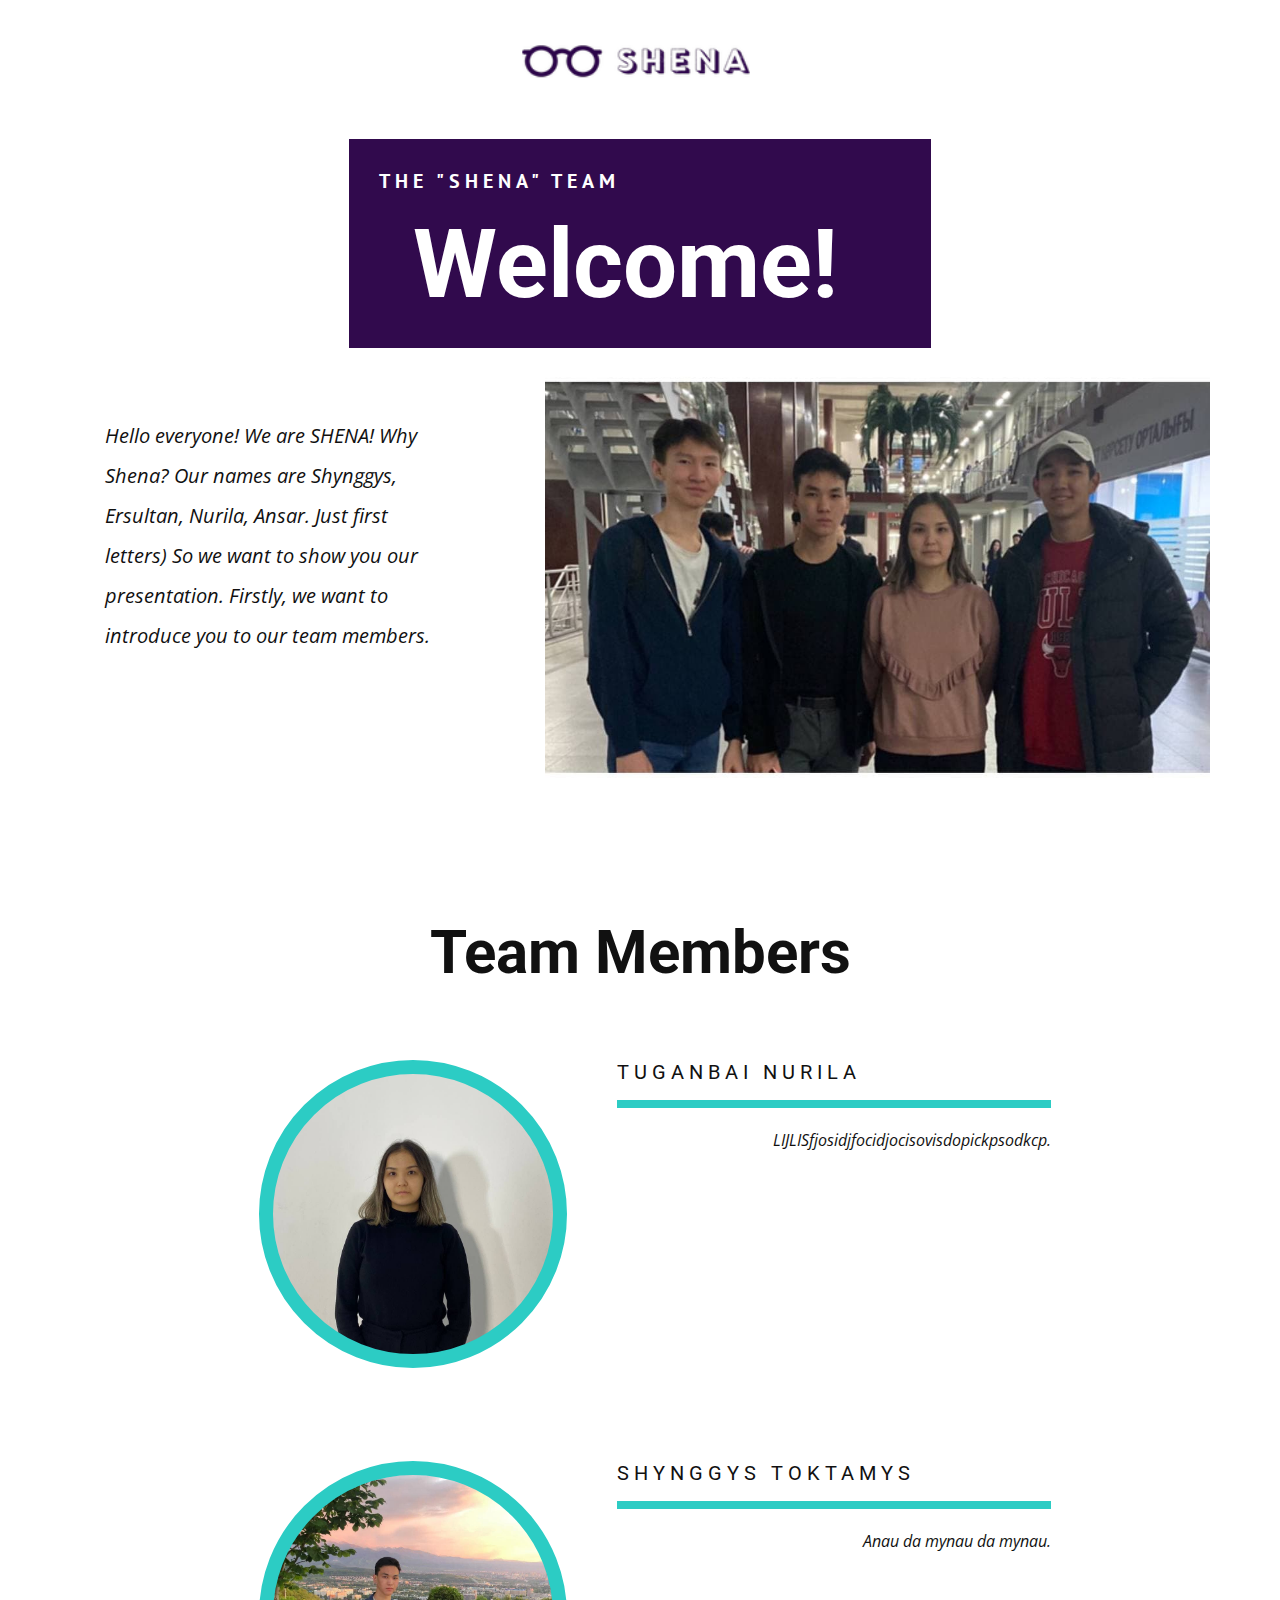
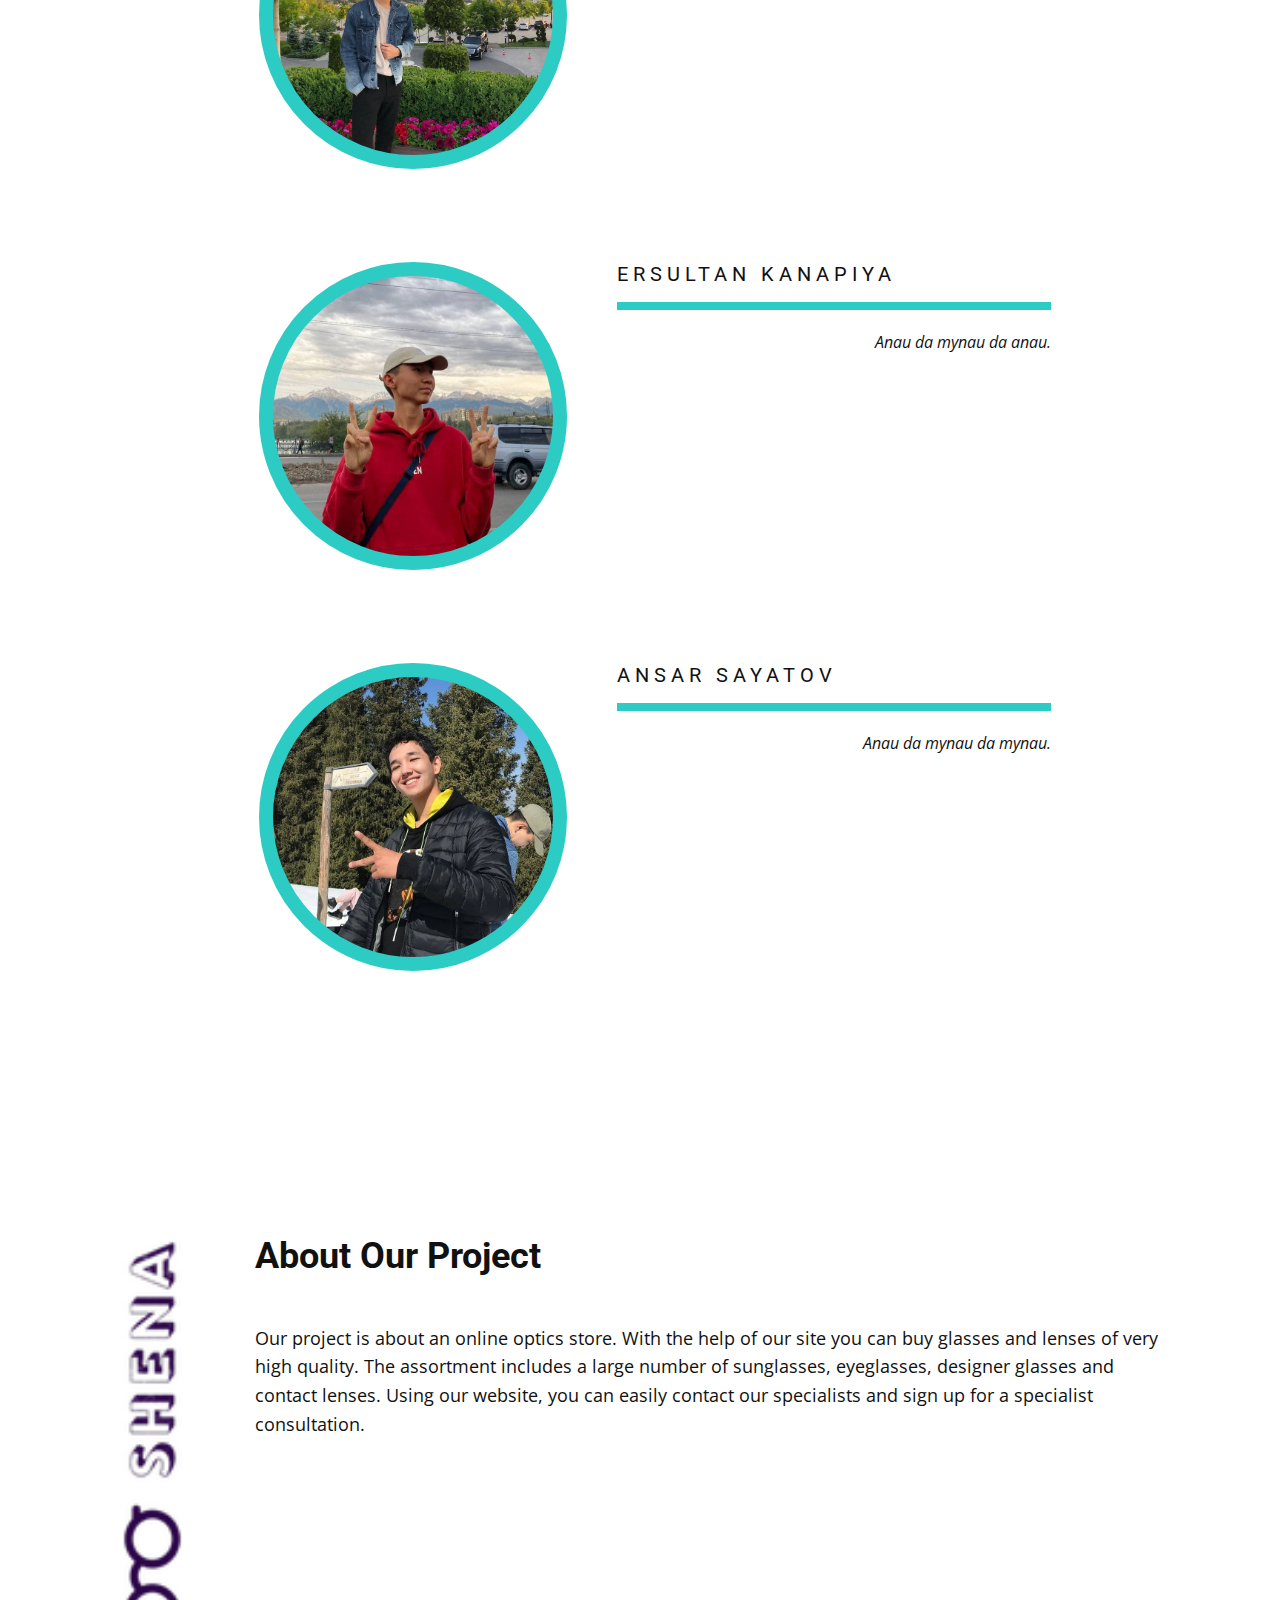
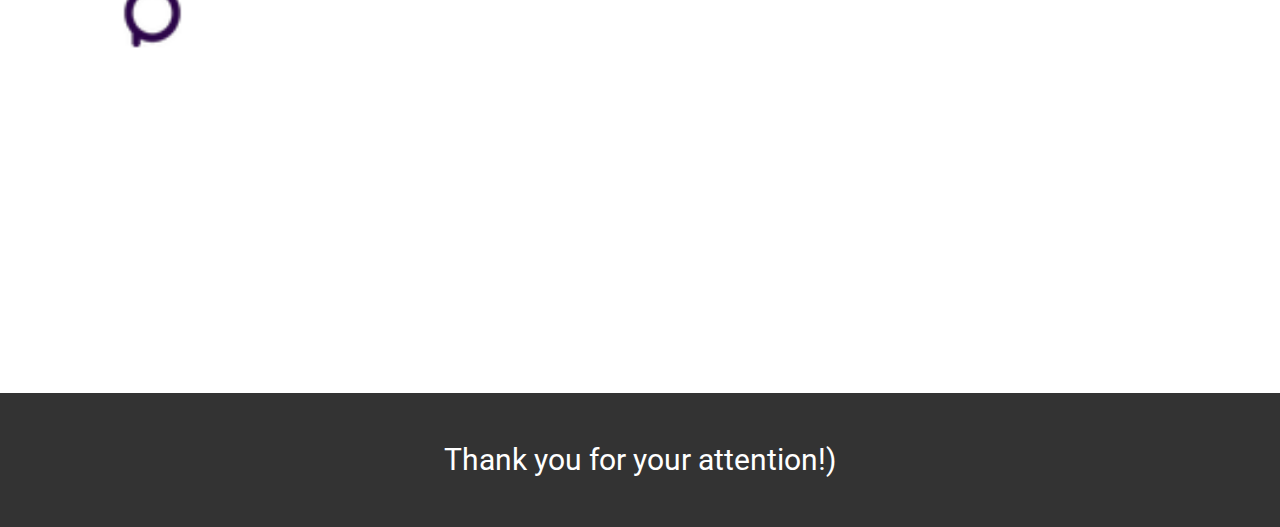
==== commit 0ae682c8: "Update Home.html" ====
--- a/Home.html
+++ b/Home.html
@@ -81,7 +81,7 @@
                   <div class="u-container-layout u-valign-middle-sm u-valign-middle-xs u-valign-top-lg u-valign-top-md u-valign-top-xl u-container-layout-2">
                     <h5 class="u-text u-text-4"> Tuganbai Nurila</h5>
                     <div class="u-border-8 u-border-palette-4-base u-expanded-width u-line u-line-horizontal u-line-1"></div>
-                    <p class="u-text u-text-5">Anau da mynau da anau.</p>
+                    <p class="u-text u-text-5">LIJLISfjosidjfocidjocisovisdopickpsodkcp.</p>
                   </div>
                 </div>
               </div>
@@ -158,4 +158,4 @@
     </footer>
     
   </body>
-</html>+</html>
--- a/nicepage.css
+++ b/nicepage.css
@@ -0,0 +1,35763 @@
+/*begin-commonstyles library*//*!
+ * froala_editor v4.0.6 (https://www.froala.com/wysiwyg-editor)
+ * License https://froala.com/wysiwyg-editor/terms/
+ * Copyright 2014-2021 Froala Labs
+ */
+
+.fr-clearfix::after {
+  clear: both;
+  display: block;
+  content: "";
+  height: 0; }
+
+.fr-hide-by-clipping {
+  position: absolute;
+  width: 1px;
+  height: 1px;
+  padding: 0;
+  margin: -1px;
+  overflow: hidden;
+  clip: rect(0, 0, 0, 0);
+  border: 0; }
+
+.fr-view img.fr-rounded, .fr-view .fr-img-caption.fr-rounded img {
+  border-radius: 10px;
+  -moz-border-radius: 10px;
+  -webkit-border-radius: 10px;
+  -moz-background-clip: padding;
+  -webkit-background-clip: padding-box;
+  background-clip: padding-box; }
+
+.fr-view img.fr-shadow, .fr-view .fr-img-caption.fr-shadow img {
+  -webkit-box-shadow: 10px 10px 5px 0px #cccccc;
+  -moz-box-shadow: 10px 10px 5px 0px #cccccc;
+  box-shadow: 10px 10px 5px 0px #cccccc; }
+
+.fr-view img.fr-bordered, .fr-view .fr-img-caption.fr-bordered img {
+  border: solid 5px #CCC; }
+
+.fr-view img.fr-bordered {
+  -webkit-box-sizing: content-box;
+  -moz-box-sizing: content-box;
+  box-sizing: content-box; }
+
+.fr-view .fr-img-caption.fr-bordered img {
+  -webkit-box-sizing: border-box;
+  -moz-box-sizing: border-box;
+  box-sizing: border-box; }
+
+.fr-view {
+  word-wrap: break-word; }
+  .fr-view span[style~="color:"] a {
+    color: inherit; }
+  .fr-view strong {
+    font-weight: 700; }
+  .fr-view table[border='0'] td:not([class]), .fr-view table[border='0'] th:not([class]), .fr-view table[border='0'] td[class=""], .fr-view table[border='0'] th[class=""] {
+    border-width: 0px; }
+  .fr-view table {
+    border: none;
+    border-collapse: collapse;
+    empty-cells: show;
+    max-width: 100%; }
+    .fr-view table td {
+      min-width: 5px; }
+    .fr-view table.fr-dashed-borders td, .fr-view table.fr-dashed-borders th {
+      border-style: dashed; }
+    .fr-view table.fr-alternate-rows tbody tr:nth-child(2n) {
+      background: whitesmoke; }
+    .fr-view table td, .fr-view table th {
+      border: 1px solid #DDD; }
+      .fr-view table td:empty, .fr-view table th:empty {
+        height: 20px; }
+      .fr-view table td.fr-highlighted, .fr-view table th.fr-highlighted {
+        border: 1px double red; }
+      .fr-view table td.fr-thick, .fr-view table th.fr-thick {
+        border-width: 2px; }
+    .fr-view table th {
+      background: #ececec; }
+  .fr-view hr {
+    clear: both;
+    user-select: none;
+    -o-user-select: none;
+    -moz-user-select: none;
+    -khtml-user-select: none;
+    -webkit-user-select: none;
+    -ms-user-select: none;
+    break-after: always;
+    page-break-after: always; }
+  .fr-view .fr-file {
+    position: relative; }
+    .fr-view .fr-file::after {
+      position: relative;
+      content: "\1F4CE";
+      font-weight: normal; }
+  .fr-view pre {
+    white-space: pre-wrap;
+    word-wrap: break-word;
+    overflow: visible; }
+/*  .fr-view[dir="rtl"] blockquote {
+    border-left: none;
+    border-right: solid 2px #5E35B1;
+    margin-right: 0;
+    padding-right: 5px;
+    padding-left: 0; }
+    .fr-view[dir="rtl"] blockquote blockquote {
+      border-color: #00BCD4; }
+      .fr-view[dir="rtl"] blockquote blockquote blockquote {
+        border-color: #43A047; }
+  .fr-view blockquote {
+    border-left: solid 2px #5E35B1;
+    margin-left: 0;
+    padding-left: 5px;
+    color: #5E35B1; }
+    .fr-view blockquote blockquote {
+      border-color: #00BCD4;
+      color: #00BCD4; }
+      .fr-view blockquote blockquote blockquote {
+        border-color: #43A047;
+        color: #43A047; } */
+  .fr-view span.fr-emoticon {
+    font-weight: normal;
+    font-family: "Apple Color Emoji","Segoe UI Emoji","NotoColorEmoji","Segoe UI Symbol","Android Emoji","EmojiSymbols";
+    display: inline;
+    line-height: 0; }
+    .fr-view span.fr-emoticon.fr-emoticon-img {
+      background-repeat: no-repeat !important;
+      font-size: inherit;
+      height: 1em;
+      width: 1em;
+      min-height: 20px;
+      min-width: 20px;
+      display: inline-block;
+      margin: -.1em .1em .1em;
+      line-height: 1;
+      vertical-align: middle; }
+  .fr-view .fr-text-gray {
+    color: #AAA !important; }
+  .fr-view .fr-text-bordered {
+    border-top: solid 1px #222;
+    border-bottom: solid 1px #222;
+    padding: 10px 0; }
+  .fr-view .fr-text-spaced {
+    letter-spacing: 1px; }
+  .fr-view .fr-text-uppercase {
+    text-transform: uppercase; }
+  .fr-view .fr-class-highlighted {
+    background-color: #ffff00; }
+  .fr-view .fr-class-code {
+    border-color: #cccccc;
+    border-radius: 2px;
+    -moz-border-radius: 2px;
+    -webkit-border-radius: 2px;
+    -moz-background-clip: padding;
+    -webkit-background-clip: padding-box;
+    background-clip: padding-box;
+    background: #f5f5f5;
+    padding: 10px;
+    font-family: "Courier New", Courier, monospace; }
+  .fr-view .fr-class-transparency {
+    opacity: 0.5; }
+  .fr-view img {
+    position: relative;
+    max-width: 100%; }
+    .fr-view img.fr-dib {
+      margin: 10px auto;
+      display: block;
+      float: none;
+      vertical-align: top; }
+      .fr-view img.fr-dib.fr-fil {
+        margin-left: 0;
+        text-align: left; }
+      .fr-view img.fr-dib.fr-fir {
+        margin-right: 0;
+        text-align: right; }
+    .fr-view img.fr-dii {
+      display: inline-block;
+      float: none;
+      vertical-align: bottom;
+      margin-left: 5px;
+      margin-right: 5px;
+      max-width: calc(100% - (2 * 5px)); }
+      .fr-view img.fr-dii.fr-fil {
+        float: left;
+        margin: 10px 15px 10px 0;
+        max-width: calc(100% - 5px); }
+      .fr-view img.fr-dii.fr-fir {
+        float: right;
+        margin: 10px 0 10px 15px;
+        max-width: calc(100% - 5px); }
+  .fr-view span.fr-img-caption {
+    position: relative;
+    max-width: 100%; }
+    .fr-view span.fr-img-caption.fr-dib {
+      margin: 5px auto;
+      display: block;
+      float: none;
+      vertical-align: top; }
+      .fr-view span.fr-img-caption.fr-dib.fr-fil {
+        margin-left: 0;
+        text-align: left; }
+      .fr-view span.fr-img-caption.fr-dib.fr-fir {
+        margin-right: 0;
+        text-align: right; }
+    .fr-view span.fr-img-caption.fr-dii {
+      display: inline-block;
+      float: none;
+      vertical-align: bottom;
+      margin-left: 5px;
+      margin-right: 5px;
+      max-width: calc(100% - (2 * 5px)); }
+      .fr-view span.fr-img-caption.fr-dii.fr-fil {
+        float: left;
+        margin: 5px 5px 5px 0;
+        max-width: calc(100% - 5px); }
+      .fr-view span.fr-img-caption.fr-dii.fr-fir {
+        float: right;
+        margin: 5px 0 5px 5px;
+        max-width: calc(100% - 5px); }
+  .fr-view .fr-video {
+    text-align: center;
+    position: relative; }
+    .fr-view .fr-video.fr-rv {
+      padding-bottom: 56.25%;
+      padding-top: 30px;
+      height: 0;
+      overflow: hidden; }
+      .fr-view .fr-video.fr-rv > iframe, .fr-view .fr-video.fr-rv object, .fr-view .fr-video.fr-rv embed {
+        position: absolute !important;
+        top: 0;
+        left: 0;
+        width: 100%;
+        height: 100%; }
+    .fr-view .fr-video > * {
+      -webkit-box-sizing: content-box;
+      -moz-box-sizing: content-box;
+      box-sizing: content-box;
+      max-width: 100%;
+      border: none; }
+    .fr-view .fr-video.fr-dvb {
+      display: block;
+      clear: both; }
+      .fr-view .fr-video.fr-dvb.fr-fvl {
+        text-align: left; }
+      .fr-view .fr-video.fr-dvb.fr-fvr {
+        text-align: right; }
+    .fr-view .fr-video.fr-dvi {
+      display: inline-block; }
+      .fr-view .fr-video.fr-dvi.fr-fvl {
+        float: left; }
+      .fr-view .fr-video.fr-dvi.fr-fvr {
+        float: right; }
+  .fr-view a.fr-strong {
+    font-weight: 700; }
+  .fr-view a.fr-green {
+    color: green; }
+  .fr-view .fr-img-caption {
+    text-align: center; }
+    .fr-view .fr-img-caption .fr-img-wrap {
+      padding: 0;
+      margin: auto;
+      text-align: center;
+      width: 100%; }
+      .fr-view .fr-img-caption .fr-img-wrap a {
+        display: block; }
+      .fr-view .fr-img-caption .fr-img-wrap img {
+        display: block;
+        margin: auto;
+        width: 100%; }
+      .fr-view .fr-img-caption .fr-img-wrap > span {
+        margin: auto;
+        display: block;
+        padding: 5px 5px 10px;
+        font-size: 14px;
+        font-weight: initial;
+        -webkit-box-sizing: border-box;
+        -moz-box-sizing: border-box;
+        box-sizing: border-box;
+        -webkit-opacity: 0.9;
+        -moz-opacity: 0.9;
+        opacity: 0.9;
+        -ms-filter: "progid:DXImageTransform.Microsoft.Alpha(Opacity=0)";
+        width: 100%;
+        text-align: center; }
+  .fr-view button.fr-rounded, .fr-view input.fr-rounded, .fr-view textarea.fr-rounded {
+    border-radius: 10px;
+    -moz-border-radius: 10px;
+    -webkit-border-radius: 10px;
+    -moz-background-clip: padding;
+    -webkit-background-clip: padding-box;
+    background-clip: padding-box; }
+  .fr-view button.fr-large, .fr-view input.fr-large, .fr-view textarea.fr-large {
+    font-size: 24px; }
+
+/**
+ * Image style.
+ */
+a.fr-view.fr-strong {
+  font-weight: 700; }
+a.fr-view.fr-green {
+  color: green; }
+
+/**
+ * Link style.
+ */
+img.fr-view {
+  position: relative;
+  max-width: 100%; }
+  img.fr-view.fr-dib {
+    margin: 5px auto;
+    display: block;
+    float: none;
+    vertical-align: top; }
+    img.fr-view.fr-dib.fr-fil {
+      margin-left: 0;
+      text-align: left; }
+    img.fr-view.fr-dib.fr-fir {
+      margin-right: 0;
+      text-align: right; }
+  img.fr-view.fr-dii {
+    display: inline-block;
+    float: none;
+    vertical-align: bottom;
+    margin-left: 5px;
+    margin-right: 5px;
+    max-width: calc(100% - (2 * 5px)); }
+    img.fr-view.fr-dii.fr-fil {
+      float: left;
+      margin: 5px 5px 5px 0;
+      max-width: calc(100% - 5px); }
+    img.fr-view.fr-dii.fr-fir {
+      float: right;
+      margin: 5px 0 5px 5px;
+      max-width: calc(100% - 5px); }
+
+span.fr-img-caption.fr-view {
+  position: relative;
+  max-width: 100%; }
+  span.fr-img-caption.fr-view.fr-dib {
+    margin: 5px auto;
+    display: block;
+    float: none;
+    vertical-align: top; }
+    span.fr-img-caption.fr-view.fr-dib.fr-fil {
+      margin-left: 0;
+      text-align: left; }
+    span.fr-img-caption.fr-view.fr-dib.fr-fir {
+      margin-right: 0;
+      text-align: right; }
+  span.fr-img-caption.fr-view.fr-dii {
+    display: inline-block;
+    float: none;
+    vertical-align: bottom;
+    margin-left: 5px;
+    margin-right: 5px;
+    max-width: calc(100% - (2 * 5px)); }
+    span.fr-img-caption.fr-view.fr-dii.fr-fil {
+      float: left;
+      margin: 5px 5px 5px 0;
+      max-width: calc(100% - 5px); }
+    span.fr-img-caption.fr-view.fr-dii.fr-fir {
+      float: right;
+      margin: 5px 0 5px 5px;
+      max-width: calc(100% - 5px); }
+/*end-commonstyles library*//*begin-commonstyles library*/@charset "UTF-8";
+
+/*!
+ * animate.css -https://daneden.github.io/animate.css/
+ * Version - 3.7.2
+ * Licensed under the MIT license - http://opensource.org/licenses/MIT
+ *
+ * Copyright (c) 2019 Daniel Eden
+ */
+
+@-webkit-keyframes bounce {
+  from,
+  20%,
+  53%,
+  80%,
+  to {
+    -webkit-animation-timing-function: cubic-bezier(0.215, 0.61, 0.355, 1);
+    animation-timing-function: cubic-bezier(0.215, 0.61, 0.355, 1);
+    -webkit-transform: translate3d(0, 0, 0);
+    transform: translate3d(0, 0, 0);
+  }
+
+  40%,
+  43% {
+    -webkit-animation-timing-function: cubic-bezier(0.755, 0.05, 0.855, 0.06);
+    animation-timing-function: cubic-bezier(0.755, 0.05, 0.855, 0.06);
+    -webkit-transform: translate3d(0, -30px, 0);
+    transform: translate3d(0, -30px, 0);
+  }
+
+  70% {
+    -webkit-animation-timing-function: cubic-bezier(0.755, 0.05, 0.855, 0.06);
+    animation-timing-function: cubic-bezier(0.755, 0.05, 0.855, 0.06);
+    -webkit-transform: translate3d(0, -15px, 0);
+    transform: translate3d(0, -15px, 0);
+  }
+
+  90% {
+    -webkit-transform: translate3d(0, -4px, 0);
+    transform: translate3d(0, -4px, 0);
+  }
+}
+
+@keyframes bounce {
+  from,
+  20%,
+  53%,
+  80%,
+  to {
+    -webkit-animation-timing-function: cubic-bezier(0.215, 0.61, 0.355, 1);
+    animation-timing-function: cubic-bezier(0.215, 0.61, 0.355, 1);
+    -webkit-transform: translate3d(0, 0, 0);
+    transform: translate3d(0, 0, 0);
+  }
+
+  40%,
+  43% {
+    -webkit-animation-timing-function: cubic-bezier(0.755, 0.05, 0.855, 0.06);
+    animation-timing-function: cubic-bezier(0.755, 0.05, 0.855, 0.06);
+    -webkit-transform: translate3d(0, -30px, 0);
+    transform: translate3d(0, -30px, 0);
+  }
+
+  70% {
+    -webkit-animation-timing-function: cubic-bezier(0.755, 0.05, 0.855, 0.06);
+    animation-timing-function: cubic-bezier(0.755, 0.05, 0.855, 0.06);
+    -webkit-transform: translate3d(0, -15px, 0);
+    transform: translate3d(0, -15px, 0);
+  }
+
+  90% {
+    -webkit-transform: translate3d(0, -4px, 0);
+    transform: translate3d(0, -4px, 0);
+  }
+}
+
+.bounce {
+  -webkit-animation-name: bounce;
+  animation-name: bounce;
+  -webkit-transform-origin: center bottom;
+  transform-origin: center bottom;
+}
+
+@-webkit-keyframes flash {
+  from,
+  50%,
+  to {
+    opacity: 1;
+  }
+
+  25%,
+  75% {
+    opacity: 0;
+  }
+}
+
+@keyframes flash {
+  from,
+  50%,
+  to {
+    opacity: 1;
+  }
+
+  25%,
+  75% {
+    opacity: 0;
+  }
+}
+
+.flash {
+  -webkit-animation-name: flash;
+  animation-name: flash;
+}
+
+/* originally authored by Nick Pettit - https://github.com/nickpettit/glide */
+
+@-webkit-keyframes pulse {
+  from {
+    -webkit-transform: scale3d(1, 1, 1);
+    transform: scale3d(1, 1, 1);
+  }
+
+  50% {
+    -webkit-transform: scale3d(1.05, 1.05, 1.05);
+    transform: scale3d(1.05, 1.05, 1.05);
+  }
+
+  to {
+    -webkit-transform: scale3d(1, 1, 1);
+    transform: scale3d(1, 1, 1);
+  }
+}
+
+@keyframes pulse {
+  from {
+    -webkit-transform: scale3d(1, 1, 1);
+    transform: scale3d(1, 1, 1);
+  }
+
+  50% {
+    -webkit-transform: scale3d(1.05, 1.05, 1.05);
+    transform: scale3d(1.05, 1.05, 1.05);
+  }
+
+  to {
+    -webkit-transform: scale3d(1, 1, 1);
+    transform: scale3d(1, 1, 1);
+  }
+}
+
+.pulse {
+  -webkit-animation-name: pulse;
+  animation-name: pulse;
+}
+
+@-webkit-keyframes rubberBand {
+  from {
+    -webkit-transform: scale3d(1, 1, 1);
+    transform: scale3d(1, 1, 1);
+  }
+
+  30% {
+    -webkit-transform: scale3d(1.25, 0.75, 1);
+    transform: scale3d(1.25, 0.75, 1);
+  }
+
+  40% {
+    -webkit-transform: scale3d(0.75, 1.25, 1);
+    transform: scale3d(0.75, 1.25, 1);
+  }
+
+  50% {
+    -webkit-transform: scale3d(1.15, 0.85, 1);
+    transform: scale3d(1.15, 0.85, 1);
+  }
+
+  65% {
+    -webkit-transform: scale3d(0.95, 1.05, 1);
+    transform: scale3d(0.95, 1.05, 1);
+  }
+
+  75% {
+    -webkit-transform: scale3d(1.05, 0.95, 1);
+    transform: scale3d(1.05, 0.95, 1);
+  }
+
+  to {
+    -webkit-transform: scale3d(1, 1, 1);
+    transform: scale3d(1, 1, 1);
+  }
+}
+
+@keyframes rubberBand {
+  from {
+    -webkit-transform: scale3d(1, 1, 1);
+    transform: scale3d(1, 1, 1);
+  }
+
+  30% {
+    -webkit-transform: scale3d(1.25, 0.75, 1);
+    transform: scale3d(1.25, 0.75, 1);
+  }
+
+  40% {
+    -webkit-transform: scale3d(0.75, 1.25, 1);
+    transform: scale3d(0.75, 1.25, 1);
+  }
+
+  50% {
+    -webkit-transform: scale3d(1.15, 0.85, 1);
+    transform: scale3d(1.15, 0.85, 1);
+  }
+
+  65% {
+    -webkit-transform: scale3d(0.95, 1.05, 1);
+    transform: scale3d(0.95, 1.05, 1);
+  }
+
+  75% {
+    -webkit-transform: scale3d(1.05, 0.95, 1);
+    transform: scale3d(1.05, 0.95, 1);
+  }
+
+  to {
+    -webkit-transform: scale3d(1, 1, 1);
+    transform: scale3d(1, 1, 1);
+  }
+}
+
+.rubberBand {
+  -webkit-animation-name: rubberBand;
+  animation-name: rubberBand;
+}
+
+@-webkit-keyframes shake {
+  from,
+  to {
+    -webkit-transform: translate3d(0, 0, 0);
+    transform: translate3d(0, 0, 0);
+  }
+
+  10%,
+  30%,
+  50%,
+  70%,
+  90% {
+    -webkit-transform: translate3d(-10px, 0, 0);
+    transform: translate3d(-10px, 0, 0);
+  }
+
+  20%,
+  40%,
+  60%,
+  80% {
+    -webkit-transform: translate3d(10px, 0, 0);
+    transform: translate3d(10px, 0, 0);
+  }
+}
+
+@keyframes shake {
+  from,
+  to {
+    -webkit-transform: translate3d(0, 0, 0);
+    transform: translate3d(0, 0, 0);
+  }
+
+  10%,
+  30%,
+  50%,
+  70%,
+  90% {
+    -webkit-transform: translate3d(-10px, 0, 0);
+    transform: translate3d(-10px, 0, 0);
+  }
+
+  20%,
+  40%,
+  60%,
+  80% {
+    -webkit-transform: translate3d(10px, 0, 0);
+    transform: translate3d(10px, 0, 0);
+  }
+}
+
+.shake {
+  -webkit-animation-name: shake;
+  animation-name: shake;
+}
+
+@-webkit-keyframes headShake {
+  0% {
+    -webkit-transform: translateX(0);
+    transform: translateX(0);
+  }
+
+  6.5% {
+    -webkit-transform: translateX(-6px) rotateY(-9deg);
+    transform: translateX(-6px) rotateY(-9deg);
+  }
+
+  18.5% {
+    -webkit-transform: translateX(5px) rotateY(7deg);
+    transform: translateX(5px) rotateY(7deg);
+  }
+
+  31.5% {
+    -webkit-transform: translateX(-3px) rotateY(-5deg);
+    transform: translateX(-3px) rotateY(-5deg);
+  }
+
+  43.5% {
+    -webkit-transform: translateX(2px) rotateY(3deg);
+    transform: translateX(2px) rotateY(3deg);
+  }
+
+  50% {
+    -webkit-transform: translateX(0);
+    transform: translateX(0);
+  }
+}
+
+@keyframes headShake {
+  0% {
+    -webkit-transform: translateX(0);
+    transform: translateX(0);
+  }
+
+  6.5% {
+    -webkit-transform: translateX(-6px) rotateY(-9deg);
+    transform: translateX(-6px) rotateY(-9deg);
+  }
+
+  18.5% {
+    -webkit-transform: translateX(5px) rotateY(7deg);
+    transform: translateX(5px) rotateY(7deg);
+  }
+
+  31.5% {
+    -webkit-transform: translateX(-3px) rotateY(-5deg);
+    transform: translateX(-3px) rotateY(-5deg);
+  }
+
+  43.5% {
+    -webkit-transform: translateX(2px) rotateY(3deg);
+    transform: translateX(2px) rotateY(3deg);
+  }
+
+  50% {
+    -webkit-transform: translateX(0);
+    transform: translateX(0);
+  }
+}
+
+.headShake {
+  -webkit-animation-timing-function: ease-in-out;
+  animation-timing-function: ease-in-out;
+  -webkit-animation-name: headShake;
+  animation-name: headShake;
+}
+
+@-webkit-keyframes swing {
+  20% {
+    -webkit-transform: rotate3d(0, 0, 1, 15deg);
+    transform: rotate3d(0, 0, 1, 15deg);
+  }
+
+  40% {
+    -webkit-transform: rotate3d(0, 0, 1, -10deg);
+    transform: rotate3d(0, 0, 1, -10deg);
+  }
+
+  60% {
+    -webkit-transform: rotate3d(0, 0, 1, 5deg);
+    transform: rotate3d(0, 0, 1, 5deg);
+  }
+
+  80% {
+    -webkit-transform: rotate3d(0, 0, 1, -5deg);
+    transform: rotate3d(0, 0, 1, -5deg);
+  }
+
+  to {
+    -webkit-transform: rotate3d(0, 0, 1, 0deg);
+    transform: rotate3d(0, 0, 1, 0deg);
+  }
+}
+
+@keyframes swing {
+  20% {
+    -webkit-transform: rotate3d(0, 0, 1, 15deg);
+    transform: rotate3d(0, 0, 1, 15deg);
+  }
+
+  40% {
+    -webkit-transform: rotate3d(0, 0, 1, -10deg);
+    transform: rotate3d(0, 0, 1, -10deg);
+  }
+
+  60% {
+    -webkit-transform: rotate3d(0, 0, 1, 5deg);
+    transform: rotate3d(0, 0, 1, 5deg);
+  }
+
+  80% {
+    -webkit-transform: rotate3d(0, 0, 1, -5deg);
+    transform: rotate3d(0, 0, 1, -5deg);
+  }
+
+  to {
+    -webkit-transform: rotate3d(0, 0, 1, 0deg);
+    transform: rotate3d(0, 0, 1, 0deg);
+  }
+}
+
+.swing {
+  -webkit-transform-origin: top center;
+  transform-origin: top center;
+  -webkit-animation-name: swing;
+  animation-name: swing;
+}
+
+@-webkit-keyframes tada {
+  from {
+    -webkit-transform: scale3d(1, 1, 1);
+    transform: scale3d(1, 1, 1);
+  }
+
+  10%,
+  20% {
+    -webkit-transform: scale3d(0.9, 0.9, 0.9) rotate3d(0, 0, 1, -3deg);
+    transform: scale3d(0.9, 0.9, 0.9) rotate3d(0, 0, 1, -3deg);
+  }
+
+  30%,
+  50%,
+  70%,
+  90% {
+    -webkit-transform: scale3d(1.1, 1.1, 1.1) rotate3d(0, 0, 1, 3deg);
+    transform: scale3d(1.1, 1.1, 1.1) rotate3d(0, 0, 1, 3deg);
+  }
+
+  40%,
+  60%,
+  80% {
+    -webkit-transform: scale3d(1.1, 1.1, 1.1) rotate3d(0, 0, 1, -3deg);
+    transform: scale3d(1.1, 1.1, 1.1) rotate3d(0, 0, 1, -3deg);
+  }
+
+  to {
+    -webkit-transform: scale3d(1, 1, 1);
+    transform: scale3d(1, 1, 1);
+  }
+}
+
+@keyframes tada {
+  from {
+    -webkit-transform: scale3d(1, 1, 1);
+    transform: scale3d(1, 1, 1);
+  }
+
+  10%,
+  20% {
+    -webkit-transform: scale3d(0.9, 0.9, 0.9) rotate3d(0, 0, 1, -3deg);
+    transform: scale3d(0.9, 0.9, 0.9) rotate3d(0, 0, 1, -3deg);
+  }
+
+  30%,
+  50%,
+  70%,
+  90% {
+    -webkit-transform: scale3d(1.1, 1.1, 1.1) rotate3d(0, 0, 1, 3deg);
+    transform: scale3d(1.1, 1.1, 1.1) rotate3d(0, 0, 1, 3deg);
+  }
+
+  40%,
+  60%,
+  80% {
+    -webkit-transform: scale3d(1.1, 1.1, 1.1) rotate3d(0, 0, 1, -3deg);
+    transform: scale3d(1.1, 1.1, 1.1) rotate3d(0, 0, 1, -3deg);
+  }
+
+  to {
+    -webkit-transform: scale3d(1, 1, 1);
+    transform: scale3d(1, 1, 1);
+  }
+}
+
+.tada {
+  -webkit-animation-name: tada;
+  animation-name: tada;
+}
+
+/* originally authored by Nick Pettit - https://github.com/nickpettit/glide */
+
+@-webkit-keyframes wobble {
+  from {
+    -webkit-transform: translate3d(0, 0, 0);
+    transform: translate3d(0, 0, 0);
+  }
+
+  15% {
+    -webkit-transform: translate3d(-25%, 0, 0) rotate3d(0, 0, 1, -5deg);
+    transform: translate3d(-25%, 0, 0) rotate3d(0, 0, 1, -5deg);
+  }
+
+  30% {
+    -webkit-transform: translate3d(20%, 0, 0) rotate3d(0, 0, 1, 3deg);
+    transform: translate3d(20%, 0, 0) rotate3d(0, 0, 1, 3deg);
+  }
+
+  45% {
+    -webkit-transform: translate3d(-15%, 0, 0) rotate3d(0, 0, 1, -3deg);
+    transform: translate3d(-15%, 0, 0) rotate3d(0, 0, 1, -3deg);
+  }
+
+  60% {
+    -webkit-transform: translate3d(10%, 0, 0) rotate3d(0, 0, 1, 2deg);
+    transform: translate3d(10%, 0, 0) rotate3d(0, 0, 1, 2deg);
+  }
+
+  75% {
+    -webkit-transform: translate3d(-5%, 0, 0) rotate3d(0, 0, 1, -1deg);
+    transform: translate3d(-5%, 0, 0) rotate3d(0, 0, 1, -1deg);
+  }
+
+  to {
+    -webkit-transform: translate3d(0, 0, 0);
+    transform: translate3d(0, 0, 0);
+  }
+}
+
+@keyframes wobble {
+  from {
+    -webkit-transform: translate3d(0, 0, 0);
+    transform: translate3d(0, 0, 0);
+  }
+
+  15% {
+    -webkit-transform: translate3d(-25%, 0, 0) rotate3d(0, 0, 1, -5deg);
+    transform: translate3d(-25%, 0, 0) rotate3d(0, 0, 1, -5deg);
+  }
+
+  30% {
+    -webkit-transform: translate3d(20%, 0, 0) rotate3d(0, 0, 1, 3deg);
+    transform: translate3d(20%, 0, 0) rotate3d(0, 0, 1, 3deg);
+  }
+
+  45% {
+    -webkit-transform: translate3d(-15%, 0, 0) rotate3d(0, 0, 1, -3deg);
+    transform: translate3d(-15%, 0, 0) rotate3d(0, 0, 1, -3deg);
+  }
+
+  60% {
+    -webkit-transform: translate3d(10%, 0, 0) rotate3d(0, 0, 1, 2deg);
+    transform: translate3d(10%, 0, 0) rotate3d(0, 0, 1, 2deg);
+  }
+
+  75% {
+    -webkit-transform: translate3d(-5%, 0, 0) rotate3d(0, 0, 1, -1deg);
+    transform: translate3d(-5%, 0, 0) rotate3d(0, 0, 1, -1deg);
+  }
+
+  to {
+    -webkit-transform: translate3d(0, 0, 0);
+    transform: translate3d(0, 0, 0);
+  }
+}
+
+.wobble {
+  -webkit-animation-name: wobble;
+  animation-name: wobble;
+}
+
+@-webkit-keyframes jello {
+  from,
+  11.1%,
+  to {
+    -webkit-transform: translate3d(0, 0, 0);
+    transform: translate3d(0, 0, 0);
+  }
+
+  22.2% {
+    -webkit-transform: skewX(-12.5deg) skewY(-12.5deg);
+    transform: skewX(-12.5deg) skewY(-12.5deg);
+  }
+
+  33.3% {
+    -webkit-transform: skewX(6.25deg) skewY(6.25deg);
+    transform: skewX(6.25deg) skewY(6.25deg);
+  }
+
+  44.4% {
+    -webkit-transform: skewX(-3.125deg) skewY(-3.125deg);
+    transform: skewX(-3.125deg) skewY(-3.125deg);
+  }
+
+  55.5% {
+    -webkit-transform: skewX(1.5625deg) skewY(1.5625deg);
+    transform: skewX(1.5625deg) skewY(1.5625deg);
+  }
+
+  66.6% {
+    -webkit-transform: skewX(-0.78125deg) skewY(-0.78125deg);
+    transform: skewX(-0.78125deg) skewY(-0.78125deg);
+  }
+
+  77.7% {
+    -webkit-transform: skewX(0.390625deg) skewY(0.390625deg);
+    transform: skewX(0.390625deg) skewY(0.390625deg);
+  }
+
+  88.8% {
+    -webkit-transform: skewX(-0.1953125deg) skewY(-0.1953125deg);
+    transform: skewX(-0.1953125deg) skewY(-0.1953125deg);
+  }
+}
+
+@keyframes jello {
+  from,
+  11.1%,
+  to {
+    -webkit-transform: translate3d(0, 0, 0);
+    transform: translate3d(0, 0, 0);
+  }
+
+  22.2% {
+    -webkit-transform: skewX(-12.5deg) skewY(-12.5deg);
+    transform: skewX(-12.5deg) skewY(-12.5deg);
+  }
+
+  33.3% {
+    -webkit-transform: skewX(6.25deg) skewY(6.25deg);
+    transform: skewX(6.25deg) skewY(6.25deg);
+  }
+
+  44.4% {
+    -webkit-transform: skewX(-3.125deg) skewY(-3.125deg);
+    transform: skewX(-3.125deg) skewY(-3.125deg);
+  }
+
+  55.5% {
+    -webkit-transform: skewX(1.5625deg) skewY(1.5625deg);
+    transform: skewX(1.5625deg) skewY(1.5625deg);
+  }
+
+  66.6% {
+    -webkit-transform: skewX(-0.78125deg) skewY(-0.78125deg);
+    transform: skewX(-0.78125deg) skewY(-0.78125deg);
+  }
+
+  77.7% {
+    -webkit-transform: skewX(0.390625deg) skewY(0.390625deg);
+    transform: skewX(0.390625deg) skewY(0.390625deg);
+  }
+
+  88.8% {
+    -webkit-transform: skewX(-0.1953125deg) skewY(-0.1953125deg);
+    transform: skewX(-0.1953125deg) skewY(-0.1953125deg);
+  }
+}
+
+.jello {
+  -webkit-animation-name: jello;
+  animation-name: jello;
+  -webkit-transform-origin: center;
+  transform-origin: center;
+}
+
+@-webkit-keyframes heartBeat {
+  0% {
+    -webkit-transform: scale(1);
+    transform: scale(1);
+  }
+
+  14% {
+    -webkit-transform: scale(1.3);
+    transform: scale(1.3);
+  }
+
+  28% {
+    -webkit-transform: scale(1);
+    transform: scale(1);
+  }
+
+  42% {
+    -webkit-transform: scale(1.3);
+    transform: scale(1.3);
+  }
+
+  70% {
+    -webkit-transform: scale(1);
+    transform: scale(1);
+  }
+}
+
+@keyframes heartBeat {
+  0% {
+    -webkit-transform: scale(1);
+    transform: scale(1);
+  }
+
+  14% {
+    -webkit-transform: scale(1.3);
+    transform: scale(1.3);
+  }
+
+  28% {
+    -webkit-transform: scale(1);
+    transform: scale(1);
+  }
+
+  42% {
+    -webkit-transform: scale(1.3);
+    transform: scale(1.3);
+  }
+
+  70% {
+    -webkit-transform: scale(1);
+    transform: scale(1);
+  }
+}
+
+.heartBeat {
+  -webkit-animation-name: heartBeat;
+  animation-name: heartBeat;
+  -webkit-animation-duration: 1.3s;
+  animation-duration: 1.3s;
+  -webkit-animation-timing-function: ease-in-out;
+  animation-timing-function: ease-in-out;
+}
+
+@-webkit-keyframes bounceIn {
+  from,
+  20%,
+  40%,
+  60%,
+  80%,
+  to {
+    -webkit-animation-timing-function: cubic-bezier(0.215, 0.61, 0.355, 1);
+    animation-timing-function: cubic-bezier(0.215, 0.61, 0.355, 1);
+  }
+
+  0% {
+    opacity: 0;
+    -webkit-transform: scale3d(0.3, 0.3, 0.3);
+    transform: scale3d(0.3, 0.3, 0.3);
+  }
+
+  20% {
+    -webkit-transform: scale3d(1.1, 1.1, 1.1);
+    transform: scale3d(1.1, 1.1, 1.1);
+  }
+
+  40% {
+    -webkit-transform: scale3d(0.9, 0.9, 0.9);
+    transform: scale3d(0.9, 0.9, 0.9);
+  }
+
+  60% {
+    opacity: 1;
+    -webkit-transform: scale3d(1.03, 1.03, 1.03);
+    transform: scale3d(1.03, 1.03, 1.03);
+  }
+
+  80% {
+    -webkit-transform: scale3d(0.97, 0.97, 0.97);
+    transform: scale3d(0.97, 0.97, 0.97);
+  }
+
+  to {
+    opacity: 1;
+    -webkit-transform: scale3d(1, 1, 1);
+    transform: scale3d(1, 1, 1);
+  }
+}
+
+@keyframes bounceIn {
+  from,
+  20%,
+  40%,
+  60%,
+  80%,
+  to {
+    -webkit-animation-timing-function: cubic-bezier(0.215, 0.61, 0.355, 1);
+    animation-timing-function: cubic-bezier(0.215, 0.61, 0.355, 1);
+  }
+
+  0% {
+    opacity: 0;
+    -webkit-transform: scale3d(0.3, 0.3, 0.3);
+    transform: scale3d(0.3, 0.3, 0.3);
+  }
+
+  20% {
+    -webkit-transform: scale3d(1.1, 1.1, 1.1);
+    transform: scale3d(1.1, 1.1, 1.1);
+  }
+
+  40% {
+    -webkit-transform: scale3d(0.9, 0.9, 0.9);
+    transform: scale3d(0.9, 0.9, 0.9);
+  }
+
+  60% {
+    opacity: 1;
+    -webkit-transform: scale3d(1.03, 1.03, 1.03);
+    transform: scale3d(1.03, 1.03, 1.03);
+  }
+
+  80% {
+    -webkit-transform: scale3d(0.97, 0.97, 0.97);
+    transform: scale3d(0.97, 0.97, 0.97);
+  }
+
+  to {
+    opacity: 1;
+    -webkit-transform: scale3d(1, 1, 1);
+    transform: scale3d(1, 1, 1);
+  }
+}
+
+.bounceIn {
+  -webkit-animation-duration: 0.75s;
+  animation-duration: 0.75s;
+  -webkit-animation-name: bounceIn;
+  animation-name: bounceIn;
+}
+
+@-webkit-keyframes bounceInDown {
+  from,
+  60%,
+  75%,
+  90%,
+  to {
+    -webkit-animation-timing-function: cubic-bezier(0.215, 0.61, 0.355, 1);
+    animation-timing-function: cubic-bezier(0.215, 0.61, 0.355, 1);
+  }
+
+  0% {
+    opacity: 0;
+    -webkit-transform: translate3d(0, -3000px, 0);
+    transform: translate3d(0, -3000px, 0);
+  }
+
+  60% {
+    opacity: 1;
+    -webkit-transform: translate3d(0, 25px, 0);
+    transform: translate3d(0, 25px, 0);
+  }
+
+  75% {
+    -webkit-transform: translate3d(0, -10px, 0);
+    transform: translate3d(0, -10px, 0);
+  }
+
+  90% {
+    -webkit-transform: translate3d(0, 5px, 0);
+    transform: translate3d(0, 5px, 0);
+  }
+
+  to {
+    -webkit-transform: translate3d(0, 0, 0);
+    transform: translate3d(0, 0, 0);
+  }
+}
+
+@keyframes bounceInDown {
+  from,
+  60%,
+  75%,
+  90%,
+  to {
+    -webkit-animation-timing-function: cubic-bezier(0.215, 0.61, 0.355, 1);
+    animation-timing-function: cubic-bezier(0.215, 0.61, 0.355, 1);
+  }
+
+  0% {
+    opacity: 0;
+    -webkit-transform: translate3d(0, -3000px, 0);
+    transform: translate3d(0, -3000px, 0);
+  }
+
+  60% {
+    opacity: 1;
+    -webkit-transform: translate3d(0, 25px, 0);
+    transform: translate3d(0, 25px, 0);
+  }
+
+  75% {
+    -webkit-transform: translate3d(0, -10px, 0);
+    transform: translate3d(0, -10px, 0);
+  }
+
+  90% {
+    -webkit-transform: translate3d(0, 5px, 0);
+    transform: translate3d(0, 5px, 0);
+  }
+
+  to {
+    -webkit-transform: translate3d(0, 0, 0);
+    transform: translate3d(0, 0, 0);
+  }
+}
+
+.bounceInDown {
+  -webkit-animation-name: bounceInDown;
+  animation-name: bounceInDown;
+}
+
+@-webkit-keyframes bounceInLeft {
+  from,
+  60%,
+  75%,
+  90%,
+  to {
+    -webkit-animation-timing-function: cubic-bezier(0.215, 0.61, 0.355, 1);
+    animation-timing-function: cubic-bezier(0.215, 0.61, 0.355, 1);
+  }
+
+  0% {
+    opacity: 0;
+    -webkit-transform: translate3d(-3000px, 0, 0);
+    transform: translate3d(-3000px, 0, 0);
+  }
+
+  60% {
+    opacity: 1;
+    -webkit-transform: translate3d(25px, 0, 0);
+    transform: translate3d(25px, 0, 0);
+  }
+
+  75% {
+    -webkit-transform: translate3d(-10px, 0, 0);
+    transform: translate3d(-10px, 0, 0);
+  }
+
+  90% {
+    -webkit-transform: translate3d(5px, 0, 0);
+    transform: translate3d(5px, 0, 0);
+  }
+
+  to {
+    -webkit-transform: translate3d(0, 0, 0);
+    transform: translate3d(0, 0, 0);
+  }
+}
+
+@keyframes bounceInLeft {
+  from,
+  60%,
+  75%,
+  90%,
+  to {
+    -webkit-animation-timing-function: cubic-bezier(0.215, 0.61, 0.355, 1);
+    animation-timing-function: cubic-bezier(0.215, 0.61, 0.355, 1);
+  }
+
+  0% {
+    opacity: 0;
+    -webkit-transform: translate3d(-3000px, 0, 0);
+    transform: translate3d(-3000px, 0, 0);
+  }
+
+  60% {
+    opacity: 1;
+    -webkit-transform: translate3d(25px, 0, 0);
+    transform: translate3d(25px, 0, 0);
+  }
+
+  75% {
+    -webkit-transform: translate3d(-10px, 0, 0);
+    transform: translate3d(-10px, 0, 0);
+  }
+
+  90% {
+    -webkit-transform: translate3d(5px, 0, 0);
+    transform: translate3d(5px, 0, 0);
+  }
+
+  to {
+    -webkit-transform: translate3d(0, 0, 0);
+    transform: translate3d(0, 0, 0);
+  }
+}
+
+.bounceInLeft {
+  -webkit-animation-name: bounceInLeft;
+  animation-name: bounceInLeft;
+}
+
+@-webkit-keyframes bounceInRight {
+  from,
+  60%,
+  75%,
+  90%,
+  to {
+    -webkit-animation-timing-function: cubic-bezier(0.215, 0.61, 0.355, 1);
+    animation-timing-function: cubic-bezier(0.215, 0.61, 0.355, 1);
+  }
+
+  from {
+    opacity: 0;
+    -webkit-transform: translate3d(3000px, 0, 0);
+    transform: translate3d(3000px, 0, 0);
+  }
+
+  60% {
+    opacity: 1;
+    -webkit-transform: translate3d(-25px, 0, 0);
+    transform: translate3d(-25px, 0, 0);
+  }
+
+  75% {
+    -webkit-transform: translate3d(10px, 0, 0);
+    transform: translate3d(10px, 0, 0);
+  }
+
+  90% {
+    -webkit-transform: translate3d(-5px, 0, 0);
+    transform: translate3d(-5px, 0, 0);
+  }
+
+  to {
+    -webkit-transform: translate3d(0, 0, 0);
+    transform: translate3d(0, 0, 0);
+  }
+}
+
+@keyframes bounceInRight {
+  from,
+  60%,
+  75%,
+  90%,
+  to {
+    -webkit-animation-timing-function: cubic-bezier(0.215, 0.61, 0.355, 1);
+    animation-timing-function: cubic-bezier(0.215, 0.61, 0.355, 1);
+  }
+
+  from {
+    opacity: 0;
+    -webkit-transform: translate3d(3000px, 0, 0);
+    transform: translate3d(3000px, 0, 0);
+  }
+
+  60% {
+    opacity: 1;
+    -webkit-transform: translate3d(-25px, 0, 0);
+    transform: translate3d(-25px, 0, 0);
+  }
+
+  75% {
+    -webkit-transform: translate3d(10px, 0, 0);
+    transform: translate3d(10px, 0, 0);
+  }
+
+  90% {
+    -webkit-transform: translate3d(-5px, 0, 0);
+    transform: translate3d(-5px, 0, 0);
+  }
+
+  to {
+    -webkit-transform: translate3d(0, 0, 0);
+    transform: translate3d(0, 0, 0);
+  }
+}
+
+.bounceInRight {
+  -webkit-animation-name: bounceInRight;
+  animation-name: bounceInRight;
+}
+
+@-webkit-keyframes bounceInUp {
+  from,
+  60%,
+  75%,
+  90%,
+  to {
+    -webkit-animation-timing-function: cubic-bezier(0.215, 0.61, 0.355, 1);
+    animation-timing-function: cubic-bezier(0.215, 0.61, 0.355, 1);
+  }
+
+  from {
+    opacity: 0;
+    -webkit-transform: translate3d(0, 3000px, 0);
+    transform: translate3d(0, 3000px, 0);
+  }
+
+  60% {
+    opacity: 1;
+    -webkit-transform: translate3d(0, -20px, 0);
+    transform: translate3d(0, -20px, 0);
+  }
+
+  75% {
+    -webkit-transform: translate3d(0, 10px, 0);
+    transform: translate3d(0, 10px, 0);
+  }
+
+  90% {
+    -webkit-transform: translate3d(0, -5px, 0);
+    transform: translate3d(0, -5px, 0);
+  }
+
+  to {
+    -webkit-transform: translate3d(0, 0, 0);
+    transform: translate3d(0, 0, 0);
+  }
+}
+
+@keyframes bounceInUp {
+  from,
+  60%,
+  75%,
+  90%,
+  to {
+    -webkit-animation-timing-function: cubic-bezier(0.215, 0.61, 0.355, 1);
+    animation-timing-function: cubic-bezier(0.215, 0.61, 0.355, 1);
+  }
+
+  from {
+    opacity: 0;
+    -webkit-transform: translate3d(0, 3000px, 0);
+    transform: translate3d(0, 3000px, 0);
+  }
+
+  60% {
+    opacity: 1;
+    -webkit-transform: translate3d(0, -20px, 0);
+    transform: translate3d(0, -20px, 0);
+  }
+
+  75% {
+    -webkit-transform: translate3d(0, 10px, 0);
+    transform: translate3d(0, 10px, 0);
+  }
+
+  90% {
+    -webkit-transform: translate3d(0, -5px, 0);
+    transform: translate3d(0, -5px, 0);
+  }
+
+  to {
+    -webkit-transform: translate3d(0, 0, 0);
+    transform: translate3d(0, 0, 0);
+  }
+}
+
+.bounceInUp {
+  -webkit-animation-name: bounceInUp;
+  animation-name: bounceInUp;
+}
+
+@-webkit-keyframes bounceOut {
+  20% {
+    -webkit-transform: scale3d(0.9, 0.9, 0.9);
+    transform: scale3d(0.9, 0.9, 0.9);
+  }
+
+  50%,
+  55% {
+    opacity: 1;
+    -webkit-transform: scale3d(1.1, 1.1, 1.1);
+    transform: scale3d(1.1, 1.1, 1.1);
+  }
+
+  to {
+    opacity: 0;
+    -webkit-transform: scale3d(0.3, 0.3, 0.3);
+    transform: scale3d(0.3, 0.3, 0.3);
+  }
+}
+
+@keyframes bounceOut {
+  20% {
+    -webkit-transform: scale3d(0.9, 0.9, 0.9);
+    transform: scale3d(0.9, 0.9, 0.9);
+  }
+
+  50%,
+  55% {
+    opacity: 1;
+    -webkit-transform: scale3d(1.1, 1.1, 1.1);
+    transform: scale3d(1.1, 1.1, 1.1);
+  }
+
+  to {
+    opacity: 0;
+    -webkit-transform: scale3d(0.3, 0.3, 0.3);
+    transform: scale3d(0.3, 0.3, 0.3);
+  }
+}
+
+.bounceOut {
+  -webkit-animation-duration: 0.75s;
+  animation-duration: 0.75s;
+  -webkit-animation-name: bounceOut;
+  animation-name: bounceOut;
+}
+
+@-webkit-keyframes bounceOutDown {
+  20% {
+    -webkit-transform: translate3d(0, 10px, 0);
+    transform: translate3d(0, 10px, 0);
+  }
+
+  40%,
+  45% {
+    opacity: 1;
+    -webkit-transform: translate3d(0, -20px, 0);
+    transform: translate3d(0, -20px, 0);
+  }
+
+  to {
+    opacity: 0;
+    -webkit-transform: translate3d(0, 2000px, 0);
+    transform: translate3d(0, 2000px, 0);
+  }
+}
+
+@keyframes bounceOutDown {
+  20% {
+    -webkit-transform: translate3d(0, 10px, 0);
+    transform: translate3d(0, 10px, 0);
+  }
+
+  40%,
+  45% {
+    opacity: 1;
+    -webkit-transform: translate3d(0, -20px, 0);
+    transform: translate3d(0, -20px, 0);
+  }
+
+  to {
+    opacity: 0;
+    -webkit-transform: translate3d(0, 2000px, 0);
+    transform: translate3d(0, 2000px, 0);
+  }
+}
+
+.bounceOutDown {
+  -webkit-animation-name: bounceOutDown;
+  animation-name: bounceOutDown;
+}
+
+@-webkit-keyframes bounceOutLeft {
+  20% {
+    opacity: 1;
+    -webkit-transform: translate3d(20px, 0, 0);
+    transform: translate3d(20px, 0, 0);
+  }
+
+  to {
+    opacity: 0;
+    -webkit-transform: translate3d(-2000px, 0, 0);
+    transform: translate3d(-2000px, 0, 0);
+  }
+}
+
+@keyframes bounceOutLeft {
+  20% {
+    opacity: 1;
+    -webkit-transform: translate3d(20px, 0, 0);
+    transform: translate3d(20px, 0, 0);
+  }
+
+  to {
+    opacity: 0;
+    -webkit-transform: translate3d(-2000px, 0, 0);
+    transform: translate3d(-2000px, 0, 0);
+  }
+}
+
+.bounceOutLeft {
+  -webkit-animation-name: bounceOutLeft;
+  animation-name: bounceOutLeft;
+}
+
+@-webkit-keyframes bounceOutRight {
+  20% {
+    opacity: 1;
+    -webkit-transform: translate3d(-20px, 0, 0);
+    transform: translate3d(-20px, 0, 0);
+  }
+
+  to {
+    opacity: 0;
+    -webkit-transform: translate3d(2000px, 0, 0);
+    transform: translate3d(2000px, 0, 0);
+  }
+}
+
+@keyframes bounceOutRight {
+  20% {
+    opacity: 1;
+    -webkit-transform: translate3d(-20px, 0, 0);
+    transform: translate3d(-20px, 0, 0);
+  }
+
+  to {
+    opacity: 0;
+    -webkit-transform: translate3d(2000px, 0, 0);
+    transform: translate3d(2000px, 0, 0);
+  }
+}
+
+.bounceOutRight {
+  -webkit-animation-name: bounceOutRight;
+  animation-name: bounceOutRight;
+}
+
+@-webkit-keyframes bounceOutUp {
+  20% {
+    -webkit-transform: translate3d(0, -10px, 0);
+    transform: translate3d(0, -10px, 0);
+  }
+
+  40%,
+  45% {
+    opacity: 1;
+    -webkit-transform: translate3d(0, 20px, 0);
+    transform: translate3d(0, 20px, 0);
+  }
+
+  to {
+    opacity: 0;
+    -webkit-transform: translate3d(0, -2000px, 0);
+    transform: translate3d(0, -2000px, 0);
+  }
+}
+
+@keyframes bounceOutUp {
+  20% {
+    -webkit-transform: translate3d(0, -10px, 0);
+    transform: translate3d(0, -10px, 0);
+  }
+
+  40%,
+  45% {
+    opacity: 1;
+    -webkit-transform: translate3d(0, 20px, 0);
+    transform: translate3d(0, 20px, 0);
+  }
+
+  to {
+    opacity: 0;
+    -webkit-transform: translate3d(0, -2000px, 0);
+    transform: translate3d(0, -2000px, 0);
+  }
+}
+
+.bounceOutUp {
+  -webkit-animation-name: bounceOutUp;
+  animation-name: bounceOutUp;
+}
+
+@-webkit-keyframes fadeIn {
+  from {
+    opacity: 0;
+  }
+
+  to {
+    opacity: 1;
+  }
+}
+
+@keyframes fadeIn {
+  from {
+    opacity: 0;
+  }
+
+  to {
+    opacity: 1;
+  }
+}
+
+.fadeIn {
+  -webkit-animation-name: fadeIn;
+  animation-name: fadeIn;
+}
+
+@-webkit-keyframes fadeInDown {
+  from {
+    opacity: 0;
+    -webkit-transform: translate3d(0, -100%, 0);
+    transform: translate3d(0, -100%, 0);
+  }
+
+  to {
+    opacity: 1;
+    -webkit-transform: translate3d(0, 0, 0);
+    transform: translate3d(0, 0, 0);
+  }
+}
+
+@keyframes fadeInDown {
+  from {
+    opacity: 0;
+    -webkit-transform: translate3d(0, -100%, 0);
+    transform: translate3d(0, -100%, 0);
+  }
+
+  to {
+    opacity: 1;
+    -webkit-transform: translate3d(0, 0, 0);
+    transform: translate3d(0, 0, 0);
+  }
+}
+
+.fadeInDown {
+  -webkit-animation-name: fadeInDown;
+  animation-name: fadeInDown;
+}
+
+@-webkit-keyframes fadeInDownBig {
+  from {
+    opacity: 0;
+    -webkit-transform: translate3d(0, -2000px, 0);
+    transform: translate3d(0, -2000px, 0);
+  }
+
+  to {
+    opacity: 1;
+    -webkit-transform: translate3d(0, 0, 0);
+    transform: translate3d(0, 0, 0);
+  }
+}
+
+@keyframes fadeInDownBig {
+  from {
+    opacity: 0;
+    -webkit-transform: translate3d(0, -2000px, 0);
+    transform: translate3d(0, -2000px, 0);
+  }
+
+  to {
+    opacity: 1;
+    -webkit-transform: translate3d(0, 0, 0);
+    transform: translate3d(0, 0, 0);
+  }
+}
+
+.fadeInDownBig {
+  -webkit-animation-name: fadeInDownBig;
+  animation-name: fadeInDownBig;
+}
+
+@-webkit-keyframes fadeInLeft {
+  from {
+    opacity: 0;
+    -webkit-transform: translate3d(-100%, 0, 0);
+    transform: translate3d(-100%, 0, 0);
+  }
+
+  to {
+    opacity: 1;
+    -webkit-transform: translate3d(0, 0, 0);
+    transform: translate3d(0, 0, 0);
+  }
+}
+
+@keyframes fadeInLeft {
+  from {
+    opacity: 0;
+    -webkit-transform: translate3d(-100%, 0, 0);
+    transform: translate3d(-100%, 0, 0);
+  }
+
+  to {
+    opacity: 1;
+    -webkit-transform: translate3d(0, 0, 0);
+    transform: translate3d(0, 0, 0);
+  }
+}
+
+.fadeInLeft {
+  -webkit-animation-name: fadeInLeft;
+  animation-name: fadeInLeft;
+}
+
+@-webkit-keyframes fadeInLeftBig {
+  from {
+    opacity: 0;
+    -webkit-transform: translate3d(-2000px, 0, 0);
+    transform: translate3d(-2000px, 0, 0);
+  }
+
+  to {
+    opacity: 1;
+    -webkit-transform: translate3d(0, 0, 0);
+    transform: translate3d(0, 0, 0);
+  }
+}
+
+@keyframes fadeInLeftBig {
+  from {
+    opacity: 0;
+    -webkit-transform: translate3d(-2000px, 0, 0);
+    transform: translate3d(-2000px, 0, 0);
+  }
+
+  to {
+    opacity: 1;
+    -webkit-transform: translate3d(0, 0, 0);
+    transform: translate3d(0, 0, 0);
+  }
+}
+
+.fadeInLeftBig {
+  -webkit-animation-name: fadeInLeftBig;
+  animation-name: fadeInLeftBig;
+}
+
+@-webkit-keyframes fadeInRight {
+  from {
+    opacity: 0;
+    -webkit-transform: translate3d(100%, 0, 0);
+    transform: translate3d(100%, 0, 0);
+  }
+
+  to {
+    opacity: 1;
+    -webkit-transform: translate3d(0, 0, 0);
+    transform: translate3d(0, 0, 0);
+  }
+}
+
+@keyframes fadeInRight {
+  from {
+    opacity: 0;
+    -webkit-transform: translate3d(100%, 0, 0);
+    transform: translate3d(100%, 0, 0);
+  }
+
+  to {
+    opacity: 1;
+    -webkit-transform: translate3d(0, 0, 0);
+    transform: translate3d(0, 0, 0);
+  }
+}
+
+.fadeInRight {
+  -webkit-animation-name: fadeInRight;
+  animation-name: fadeInRight;
+}
+
+@-webkit-keyframes fadeInRightBig {
+  from {
+    opacity: 0;
+    -webkit-transform: translate3d(2000px, 0, 0);
+    transform: translate3d(2000px, 0, 0);
+  }
+
+  to {
+    opacity: 1;
+    -webkit-transform: translate3d(0, 0, 0);
+    transform: translate3d(0, 0, 0);
+  }
+}
+
+@keyframes fadeInRightBig {
+  from {
+    opacity: 0;
+    -webkit-transform: translate3d(2000px, 0, 0);
+    transform: translate3d(2000px, 0, 0);
+  }
+
+  to {
+    opacity: 1;
+    -webkit-transform: translate3d(0, 0, 0);
+    transform: translate3d(0, 0, 0);
+  }
+}
+
+.fadeInRightBig {
+  -webkit-animation-name: fadeInRightBig;
+  animation-name: fadeInRightBig;
+}
+
+@-webkit-keyframes fadeInUp {
+  from {
+    opacity: 0;
+    -webkit-transform: translate3d(0, 100%, 0);
+    transform: translate3d(0, 100%, 0);
+  }
+
+  to {
+    opacity: 1;
+    -webkit-transform: translate3d(0, 0, 0);
+    transform: translate3d(0, 0, 0);
+  }
+}
+
+@keyframes fadeInUp {
+  from {
+    opacity: 0;
+    -webkit-transform: translate3d(0, 100%, 0);
+    transform: translate3d(0, 100%, 0);
+  }
+
+  to {
+    opacity: 1;
+    -webkit-transform: translate3d(0, 0, 0);
+    transform: translate3d(0, 0, 0);
+  }
+}
+
+.fadeInUp {
+  -webkit-animation-name: fadeInUp;
+  animation-name: fadeInUp;
+}
+
+@-webkit-keyframes fadeInUpBig {
+  from {
+    opacity: 0;
+    -webkit-transform: translate3d(0, 2000px, 0);
+    transform: translate3d(0, 2000px, 0);
+  }
+
+  to {
+    opacity: 1;
+    -webkit-transform: translate3d(0, 0, 0);
+    transform: translate3d(0, 0, 0);
+  }
+}
+
+@keyframes fadeInUpBig {
+  from {
+    opacity: 0;
+    -webkit-transform: translate3d(0, 2000px, 0);
+    transform: translate3d(0, 2000px, 0);
+  }
+
+  to {
+    opacity: 1;
+    -webkit-transform: translate3d(0, 0, 0);
+    transform: translate3d(0, 0, 0);
+  }
+}
+
+.fadeInUpBig {
+  -webkit-animation-name: fadeInUpBig;
+  animation-name: fadeInUpBig;
+}
+
+@-webkit-keyframes fadeOut {
+  from {
+    opacity: 1;
+  }
+
+  to {
+    opacity: 0;
+  }
+}
+
+@keyframes fadeOut {
+  from {
+    opacity: 1;
+  }
+
+  to {
+    opacity: 0;
+  }
+}
+
+.fadeOut {
+  -webkit-animation-name: fadeOut;
+  animation-name: fadeOut;
+}
+
+@-webkit-keyframes fadeOutDown {
+  from {
+    opacity: 1;
+  }
+
+  to {
+    opacity: 0;
+    -webkit-transform: translate3d(0, 100%, 0);
+    transform: translate3d(0, 100%, 0);
+  }
+}
+
+@keyframes fadeOutDown {
+  from {
+    opacity: 1;
+  }
+
+  to {
+    opacity: 0;
+    -webkit-transform: translate3d(0, 100%, 0);
+    transform: translate3d(0, 100%, 0);
+  }
+}
+
+.fadeOutDown {
+  -webkit-animation-name: fadeOutDown;
+  animation-name: fadeOutDown;
+}
+
+@-webkit-keyframes fadeOutDownBig {
+  from {
+    opacity: 1;
+  }
+
+  to {
+    opacity: 0;
+    -webkit-transform: translate3d(0, 2000px, 0);
+    transform: translate3d(0, 2000px, 0);
+  }
+}
+
+@keyframes fadeOutDownBig {
+  from {
+    opacity: 1;
+  }
+
+  to {
+    opacity: 0;
+    -webkit-transform: translate3d(0, 2000px, 0);
+    transform: translate3d(0, 2000px, 0);
+  }
+}
+
+.fadeOutDownBig {
+  -webkit-animation-name: fadeOutDownBig;
+  animation-name: fadeOutDownBig;
+}
+
+@-webkit-keyframes fadeOutLeft {
+  from {
+    opacity: 1;
+  }
+
+  to {
+    opacity: 0;
+    -webkit-transform: translate3d(-100%, 0, 0);
+    transform: translate3d(-100%, 0, 0);
+  }
+}
+
+@keyframes fadeOutLeft {
+  from {
+    opacity: 1;
+  }
+
+  to {
+    opacity: 0;
+    -webkit-transform: translate3d(-100%, 0, 0);
+    transform: translate3d(-100%, 0, 0);
+  }
+}
+
+.fadeOutLeft {
+  -webkit-animation-name: fadeOutLeft;
+  animation-name: fadeOutLeft;
+}
+
+@-webkit-keyframes fadeOutLeftBig {
+  from {
+    opacity: 1;
+  }
+
+  to {
+    opacity: 0;
+    -webkit-transform: translate3d(-2000px, 0, 0);
+    transform: translate3d(-2000px, 0, 0);
+  }
+}
+
+@keyframes fadeOutLeftBig {
+  from {
+    opacity: 1;
+  }
+
+  to {
+    opacity: 0;
+    -webkit-transform: translate3d(-2000px, 0, 0);
+    transform: translate3d(-2000px, 0, 0);
+  }
+}
+
+.fadeOutLeftBig {
+  -webkit-animation-name: fadeOutLeftBig;
+  animation-name: fadeOutLeftBig;
+}
+
+@-webkit-keyframes fadeOutRight {
+  from {
+    opacity: 1;
+  }
+
+  to {
+    opacity: 0;
+    -webkit-transform: translate3d(100%, 0, 0);
+    transform: translate3d(100%, 0, 0);
+  }
+}
+
+@keyframes fadeOutRight {
+  from {
+    opacity: 1;
+  }
+
+  to {
+    opacity: 0;
+    -webkit-transform: translate3d(100%, 0, 0);
+    transform: translate3d(100%, 0, 0);
+  }
+}
+
+.fadeOutRight {
+  -webkit-animation-name: fadeOutRight;
+  animation-name: fadeOutRight;
+}
+
+@-webkit-keyframes fadeOutRightBig {
+  from {
+    opacity: 1;
+  }
+
+  to {
+    opacity: 0;
+    -webkit-transform: translate3d(2000px, 0, 0);
+    transform: translate3d(2000px, 0, 0);
+  }
+}
+
+@keyframes fadeOutRightBig {
+  from {
+    opacity: 1;
+  }
+
+  to {
+    opacity: 0;
+    -webkit-transform: translate3d(2000px, 0, 0);
+    transform: translate3d(2000px, 0, 0);
+  }
+}
+
+.fadeOutRightBig {
+  -webkit-animation-name: fadeOutRightBig;
+  animation-name: fadeOutRightBig;
+}
+
+@-webkit-keyframes fadeOutUp {
+  from {
+    opacity: 1;
+  }
+
+  to {
+    opacity: 0;
+    -webkit-transform: translate3d(0, -100%, 0);
+    transform: translate3d(0, -100%, 0);
+  }
+}
+
+@keyframes fadeOutUp {
+  from {
+    opacity: 1;
+  }
+
+  to {
+    opacity: 0;
+    -webkit-transform: translate3d(0, -100%, 0);
+    transform: translate3d(0, -100%, 0);
+  }
+}
+
+.fadeOutUp {
+  -webkit-animation-name: fadeOutUp;
+  animation-name: fadeOutUp;
+}
+
+@-webkit-keyframes fadeOutUpBig {
+  from {
+    opacity: 1;
+  }
+
+  to {
+    opacity: 0;
+    -webkit-transform: translate3d(0, -2000px, 0);
+    transform: translate3d(0, -2000px, 0);
+  }
+}
+
+@keyframes fadeOutUpBig {
+  from {
+    opacity: 1;
+  }
+
+  to {
+    opacity: 0;
+    -webkit-transform: translate3d(0, -2000px, 0);
+    transform: translate3d(0, -2000px, 0);
+  }
+}
+
+.fadeOutUpBig {
+  -webkit-animation-name: fadeOutUpBig;
+  animation-name: fadeOutUpBig;
+}
+
+@-webkit-keyframes flip {
+  from {
+    -webkit-transform: perspective(400px) scale3d(1, 1, 1) translate3d(0, 0, 0)
+      rotate3d(0, 1, 0, -360deg);
+    transform: perspective(400px) scale3d(1, 1, 1) translate3d(0, 0, 0) rotate3d(0, 1, 0, -360deg);
+    -webkit-animation-timing-function: ease-out;
+    animation-timing-function: ease-out;
+  }
+
+  40% {
+    -webkit-transform: perspective(400px) scale3d(1, 1, 1) translate3d(0, 0, 150px)
+      rotate3d(0, 1, 0, -190deg);
+    transform: perspective(400px) scale3d(1, 1, 1) translate3d(0, 0, 150px)
+      rotate3d(0, 1, 0, -190deg);
+    -webkit-animation-timing-function: ease-out;
+    animation-timing-function: ease-out;
+  }
+
+  50% {
+    -webkit-transform: perspective(400px) scale3d(1, 1, 1) translate3d(0, 0, 150px)
+      rotate3d(0, 1, 0, -170deg);
+    transform: perspective(400px) scale3d(1, 1, 1) translate3d(0, 0, 150px)
+      rotate3d(0, 1, 0, -170deg);
+    -webkit-animation-timing-function: ease-in;
+    animation-timing-function: ease-in;
+  }
+
+  80% {
+    -webkit-transform: perspective(400px) scale3d(0.95, 0.95, 0.95) translate3d(0, 0, 0)
+      rotate3d(0, 1, 0, 0deg);
+    transform: perspective(400px) scale3d(0.95, 0.95, 0.95) translate3d(0, 0, 0)
+      rotate3d(0, 1, 0, 0deg);
+    -webkit-animation-timing-function: ease-in;
+    animation-timing-function: ease-in;
+  }
+
+  to {
+    -webkit-transform: perspective(400px) scale3d(1, 1, 1) translate3d(0, 0, 0)
+      rotate3d(0, 1, 0, 0deg);
+    transform: perspective(400px) scale3d(1, 1, 1) translate3d(0, 0, 0) rotate3d(0, 1, 0, 0deg);
+    -webkit-animation-timing-function: ease-in;
+    animation-timing-function: ease-in;
+  }
+}
+
+@keyframes flip {
+  from {
+    -webkit-transform: perspective(400px) scale3d(1, 1, 1) translate3d(0, 0, 0)
+      rotate3d(0, 1, 0, -360deg);
+    transform: perspective(400px) scale3d(1, 1, 1) translate3d(0, 0, 0) rotate3d(0, 1, 0, -360deg);
+    -webkit-animation-timing-function: ease-out;
+    animation-timing-function: ease-out;
+  }
+
+  40% {
+    -webkit-transform: perspective(400px) scale3d(1, 1, 1) translate3d(0, 0, 150px)
+      rotate3d(0, 1, 0, -190deg);
+    transform: perspective(400px) scale3d(1, 1, 1) translate3d(0, 0, 150px)
+      rotate3d(0, 1, 0, -190deg);
+    -webkit-animation-timing-function: ease-out;
+    animation-timing-function: ease-out;
+  }
+
+  50% {
+    -webkit-transform: perspective(400px) scale3d(1, 1, 1) translate3d(0, 0, 150px)
+      rotate3d(0, 1, 0, -170deg);
+    transform: perspective(400px) scale3d(1, 1, 1) translate3d(0, 0, 150px)
+      rotate3d(0, 1, 0, -170deg);
+    -webkit-animation-timing-function: ease-in;
+    animation-timing-function: ease-in;
+  }
+
+  80% {
+    -webkit-transform: perspective(400px) scale3d(0.95, 0.95, 0.95) translate3d(0, 0, 0)
+      rotate3d(0, 1, 0, 0deg);
+    transform: perspective(400px) scale3d(0.95, 0.95, 0.95) translate3d(0, 0, 0)
+      rotate3d(0, 1, 0, 0deg);
+    -webkit-animation-timing-function: ease-in;
+    animation-timing-function: ease-in;
+  }
+
+  to {
+    -webkit-transform: perspective(400px) scale3d(1, 1, 1) translate3d(0, 0, 0)
+      rotate3d(0, 1, 0, 0deg);
+    transform: perspective(400px) scale3d(1, 1, 1) translate3d(0, 0, 0) rotate3d(0, 1, 0, 0deg);
+    -webkit-animation-timing-function: ease-in;
+    animation-timing-function: ease-in;
+  }
+}
+
+.animated.flip {
+  -webkit-backface-visibility: visible;
+  backface-visibility: visible;
+  -webkit-animation-name: flip;
+  animation-name: flip;
+}
+
+@-webkit-keyframes flipInX {
+  from {
+    -webkit-transform: perspective(400px) rotate3d(1, 0, 0, 90deg);
+    transform: perspective(400px) rotate3d(1, 0, 0, 90deg);
+    -webkit-animation-timing-function: ease-in;
+    animation-timing-function: ease-in;
+    opacity: 0;
+  }
+
+  40% {
+    -webkit-transform: perspective(400px) rotate3d(1, 0, 0, -20deg);
+    transform: perspective(400px) rotate3d(1, 0, 0, -20deg);
+    -webkit-animation-timing-function: ease-in;
+    animation-timing-function: ease-in;
+  }
+
+  60% {
+    -webkit-transform: perspective(400px) rotate3d(1, 0, 0, 10deg);
+    transform: perspective(400px) rotate3d(1, 0, 0, 10deg);
+    opacity: 1;
+  }
+
+  80% {
+    -webkit-transform: perspective(400px) rotate3d(1, 0, 0, -5deg);
+    transform: perspective(400px) rotate3d(1, 0, 0, -5deg);
+  }
+
+  to {
+    -webkit-transform: perspective(400px);
+    transform: perspective(400px);
+  }
+}
+
+@keyframes flipInX {
+  from {
+    -webkit-transform: perspective(400px) rotate3d(1, 0, 0, 90deg);
+    transform: perspective(400px) rotate3d(1, 0, 0, 90deg);
+    -webkit-animation-timing-function: ease-in;
+    animation-timing-function: ease-in;
+    opacity: 0;
+  }
+
+  40% {
+    -webkit-transform: perspective(400px) rotate3d(1, 0, 0, -20deg);
+    transform: perspective(400px) rotate3d(1, 0, 0, -20deg);
+    -webkit-animation-timing-function: ease-in;
+    animation-timing-function: ease-in;
+  }
+
+  60% {
+    -webkit-transform: perspective(400px) rotate3d(1, 0, 0, 10deg);
+    transform: perspective(400px) rotate3d(1, 0, 0, 10deg);
+    opacity: 1;
+  }
+
+  80% {
+    -webkit-transform: perspective(400px) rotate3d(1, 0, 0, -5deg);
+    transform: perspective(400px) rotate3d(1, 0, 0, -5deg);
+  }
+
+  to {
+    -webkit-transform: perspective(400px);
+    transform: perspective(400px);
+  }
+}
+
+.flipInX {
+  -webkit-backface-visibility: visible !important;
+  backface-visibility: visible !important;
+  -webkit-animation-name: flipInX;
+  animation-name: flipInX;
+}
+
+@-webkit-keyframes flipInY {
+  from {
+    -webkit-transform: perspective(400px) rotate3d(0, 1, 0, 90deg);
+    transform: perspective(400px) rotate3d(0, 1, 0, 90deg);
+    -webkit-animation-timing-function: ease-in;
+    animation-timing-function: ease-in;
+    opacity: 0;
+  }
+
+  40% {
+    -webkit-transform: perspective(400px) rotate3d(0, 1, 0, -20deg);
+    transform: perspective(400px) rotate3d(0, 1, 0, -20deg);
+    -webkit-animation-timing-function: ease-in;
+    animation-timing-function: ease-in;
+  }
+
+  60% {
+    -webkit-transform: perspective(400px) rotate3d(0, 1, 0, 10deg);
+    transform: perspective(400px) rotate3d(0, 1, 0, 10deg);
+    opacity: 1;
+  }
+
+  80% {
+    -webkit-transform: perspective(400px) rotate3d(0, 1, 0, -5deg);
+    transform: perspective(400px) rotate3d(0, 1, 0, -5deg);
+  }
+
+  to {
+    -webkit-transform: perspective(400px);
+    transform: perspective(400px);
+  }
+}
+
+@keyframes flipInY {
+  from {
+    -webkit-transform: perspective(400px) rotate3d(0, 1, 0, 90deg);
+    transform: perspective(400px) rotate3d(0, 1, 0, 90deg);
+    -webkit-animation-timing-function: ease-in;
+    animation-timing-function: ease-in;
+    opacity: 0;
+  }
+
+  40% {
+    -webkit-transform: perspective(400px) rotate3d(0, 1, 0, -20deg);
+    transform: perspective(400px) rotate3d(0, 1, 0, -20deg);
+    -webkit-animation-timing-function: ease-in;
+    animation-timing-function: ease-in;
+  }
+
+  60% {
+    -webkit-transform: perspective(400px) rotate3d(0, 1, 0, 10deg);
+    transform: perspective(400px) rotate3d(0, 1, 0, 10deg);
+    opacity: 1;
+  }
+
+  80% {
+    -webkit-transform: perspective(400px) rotate3d(0, 1, 0, -5deg);
+    transform: perspective(400px) rotate3d(0, 1, 0, -5deg);
+  }
+
+  to {
+    -webkit-transform: perspective(400px);
+    transform: perspective(400px);
+  }
+}
+
+.flipInY {
+  -webkit-backface-visibility: visible !important;
+  backface-visibility: visible !important;
+  -webkit-animation-name: flipInY;
+  animation-name: flipInY;
+}
+
+@-webkit-keyframes flipOutX {
+  from {
+    -webkit-transform: perspective(400px);
+    transform: perspective(400px);
+  }
+
+  30% {
+    -webkit-transform: perspective(400px) rotate3d(1, 0, 0, -20deg);
+    transform: perspective(400px) rotate3d(1, 0, 0, -20deg);
+    opacity: 1;
+  }
+
+  to {
+    -webkit-transform: perspective(400px) rotate3d(1, 0, 0, 90deg);
+    transform: perspective(400px) rotate3d(1, 0, 0, 90deg);
+    opacity: 0;
+  }
+}
+
+@keyframes flipOutX {
+  from {
+    -webkit-transform: perspective(400px);
+    transform: perspective(400px);
+  }
+
+  30% {
+    -webkit-transform: perspective(400px) rotate3d(1, 0, 0, -20deg);
+    transform: perspective(400px) rotate3d(1, 0, 0, -20deg);
+    opacity: 1;
+  }
+
+  to {
+    -webkit-transform: perspective(400px) rotate3d(1, 0, 0, 90deg);
+    transform: perspective(400px) rotate3d(1, 0, 0, 90deg);
+    opacity: 0;
+  }
+}
+
+.flipOutX {
+  -webkit-animation-duration: 0.75s;
+  animation-duration: 0.75s;
+  -webkit-animation-name: flipOutX;
+  animation-name: flipOutX;
+  -webkit-backface-visibility: visible !important;
+  backface-visibility: visible !important;
+}
+
+@-webkit-keyframes flipOutY {
+  from {
+    -webkit-transform: perspective(400px);
+    transform: perspective(400px);
+  }
+
+  30% {
+    -webkit-transform: perspective(400px) rotate3d(0, 1, 0, -15deg);
+    transform: perspective(400px) rotate3d(0, 1, 0, -15deg);
+    opacity: 1;
+  }
+
+  to {
+    -webkit-transform: perspective(400px) rotate3d(0, 1, 0, 90deg);
+    transform: perspective(400px) rotate3d(0, 1, 0, 90deg);
+    opacity: 0;
+  }
+}
+
+@keyframes flipOutY {
+  from {
+    -webkit-transform: perspective(400px);
+    transform: perspective(400px);
+  }
+
+  30% {
+    -webkit-transform: perspective(400px) rotate3d(0, 1, 0, -15deg);
+    transform: perspective(400px) rotate3d(0, 1, 0, -15deg);
+    opacity: 1;
+  }
+
+  to {
+    -webkit-transform: perspective(400px) rotate3d(0, 1, 0, 90deg);
+    transform: perspective(400px) rotate3d(0, 1, 0, 90deg);
+    opacity: 0;
+  }
+}
+
+.flipOutY {
+  -webkit-animation-duration: 0.75s;
+  animation-duration: 0.75s;
+  -webkit-backface-visibility: visible !important;
+  backface-visibility: visible !important;
+  -webkit-animation-name: flipOutY;
+  animation-name: flipOutY;
+}
+
+@-webkit-keyframes lightSpeedIn {
+  from {
+    -webkit-transform: translate3d(100%, 0, 0) skewX(-30deg);
+    transform: translate3d(100%, 0, 0) skewX(-30deg);
+    opacity: 0;
+  }
+
+  60% {
+    -webkit-transform: skewX(20deg);
+    transform: skewX(20deg);
+    opacity: 1;
+  }
+
+  80% {
+    -webkit-transform: skewX(-5deg);
+    transform: skewX(-5deg);
+  }
+
+  to {
+    -webkit-transform: translate3d(0, 0, 0);
+    transform: translate3d(0, 0, 0);
+  }
+}
+
+@keyframes lightSpeedIn {
+  from {
+    -webkit-transform: translate3d(100%, 0, 0) skewX(-30deg);
+    transform: translate3d(100%, 0, 0) skewX(-30deg);
+    opacity: 0;
+  }
+
+  60% {
+    -webkit-transform: skewX(20deg);
+    transform: skewX(20deg);
+    opacity: 1;
+  }
+
+  80% {
+    -webkit-transform: skewX(-5deg);
+    transform: skewX(-5deg);
+  }
+
+  to {
+    -webkit-transform: translate3d(0, 0, 0);
+    transform: translate3d(0, 0, 0);
+  }
+}
+
+.lightSpeedIn {
+  -webkit-animation-name: lightSpeedIn;
+  animation-name: lightSpeedIn;
+  -webkit-animation-timing-function: ease-out;
+  animation-timing-function: ease-out;
+}
+
+@-webkit-keyframes lightSpeedOut {
+  from {
+    opacity: 1;
+  }
+
+  to {
+    -webkit-transform: translate3d(100%, 0, 0) skewX(30deg);
+    transform: translate3d(100%, 0, 0) skewX(30deg);
+    opacity: 0;
+  }
+}
+
+@keyframes lightSpeedOut {
+  from {
+    opacity: 1;
+  }
+
+  to {
+    -webkit-transform: translate3d(100%, 0, 0) skewX(30deg);
+    transform: translate3d(100%, 0, 0) skewX(30deg);
+    opacity: 0;
+  }
+}
+
+.lightSpeedOut {
+  -webkit-animation-name: lightSpeedOut;
+  animation-name: lightSpeedOut;
+  -webkit-animation-timing-function: ease-in;
+  animation-timing-function: ease-in;
+}
+
+@-webkit-keyframes rotateIn {
+  from {
+    -webkit-transform-origin: center;
+    transform-origin: center;
+    -webkit-transform: rotate3d(0, 0, 1, -200deg);
+    transform: rotate3d(0, 0, 1, -200deg);
+    opacity: 0;
+  }
+
+  to {
+    -webkit-transform-origin: center;
+    transform-origin: center;
+    -webkit-transform: translate3d(0, 0, 0);
+    transform: translate3d(0, 0, 0);
+    opacity: 1;
+  }
+}
+
+@keyframes rotateIn {
+  from {
+    -webkit-transform-origin: center;
+    transform-origin: center;
+    -webkit-transform: rotate3d(0, 0, 1, -200deg);
+    transform: rotate3d(0, 0, 1, -200deg);
+    opacity: 0;
+  }
+
+  to {
+    -webkit-transform-origin: center;
+    transform-origin: center;
+    -webkit-transform: translate3d(0, 0, 0);
+    transform: translate3d(0, 0, 0);
+    opacity: 1;
+  }
+}
+
+.rotateIn {
+  -webkit-animation-name: rotateIn;
+  animation-name: rotateIn;
+}
+
+@-webkit-keyframes rotateInDownLeft {
+  from {
+    -webkit-transform-origin: left bottom;
+    transform-origin: left bottom;
+    -webkit-transform: rotate3d(0, 0, 1, -45deg);
+    transform: rotate3d(0, 0, 1, -45deg);
+    opacity: 0;
+  }
+
+  to {
+    -webkit-transform-origin: left bottom;
+    transform-origin: left bottom;
+    -webkit-transform: translate3d(0, 0, 0);
+    transform: translate3d(0, 0, 0);
+    opacity: 1;
+  }
+}
+
+@keyframes rotateInDownLeft {
+  from {
+    -webkit-transform-origin: left bottom;
+    transform-origin: left bottom;
+    -webkit-transform: rotate3d(0, 0, 1, -45deg);
+    transform: rotate3d(0, 0, 1, -45deg);
+    opacity: 0;
+  }
+
+  to {
+    -webkit-transform-origin: left bottom;
+    transform-origin: left bottom;
+    -webkit-transform: translate3d(0, 0, 0);
+    transform: translate3d(0, 0, 0);
+    opacity: 1;
+  }
+}
+
+.rotateInDownLeft {
+  -webkit-animation-name: rotateInDownLeft;
+  animation-name: rotateInDownLeft;
+}
+
+@-webkit-keyframes rotateInDownRight {
+  from {
+    -webkit-transform-origin: right bottom;
+    transform-origin: right bottom;
+    -webkit-transform: rotate3d(0, 0, 1, 45deg);
+    transform: rotate3d(0, 0, 1, 45deg);
+    opacity: 0;
+  }
+
+  to {
+    -webkit-transform-origin: right bottom;
+    transform-origin: right bottom;
+    -webkit-transform: translate3d(0, 0, 0);
+    transform: translate3d(0, 0, 0);
+    opacity: 1;
+  }
+}
+
+@keyframes rotateInDownRight {
+  from {
+    -webkit-transform-origin: right bottom;
+    transform-origin: right bottom;
+    -webkit-transform: rotate3d(0, 0, 1, 45deg);
+    transform: rotate3d(0, 0, 1, 45deg);
+    opacity: 0;
+  }
+
+  to {
+    -webkit-transform-origin: right bottom;
+    transform-origin: right bottom;
+    -webkit-transform: translate3d(0, 0, 0);
+    transform: translate3d(0, 0, 0);
+    opacity: 1;
+  }
+}
+
+.rotateInDownRight {
+  -webkit-animation-name: rotateInDownRight;
+  animation-name: rotateInDownRight;
+}
+
+@-webkit-keyframes rotateInUpLeft {
+  from {
+    -webkit-transform-origin: left bottom;
+    transform-origin: left bottom;
+    -webkit-transform: rotate3d(0, 0, 1, 45deg);
+    transform: rotate3d(0, 0, 1, 45deg);
+    opacity: 0;
+  }
+
+  to {
+    -webkit-transform-origin: left bottom;
+    transform-origin: left bottom;
+    -webkit-transform: translate3d(0, 0, 0);
+    transform: translate3d(0, 0, 0);
+    opacity: 1;
+  }
+}
+
+@keyframes rotateInUpLeft {
+  from {
+    -webkit-transform-origin: left bottom;
+    transform-origin: left bottom;
+    -webkit-transform: rotate3d(0, 0, 1, 45deg);
+    transform: rotate3d(0, 0, 1, 45deg);
+    opacity: 0;
+  }
+
+  to {
+    -webkit-transform-origin: left bottom;
+    transform-origin: left bottom;
+    -webkit-transform: translate3d(0, 0, 0);
+    transform: translate3d(0, 0, 0);
+    opacity: 1;
+  }
+}
+
+.rotateInUpLeft {
+  -webkit-animation-name: rotateInUpLeft;
+  animation-name: rotateInUpLeft;
+}
+
+@-webkit-keyframes rotateInUpRight {
+  from {
+    -webkit-transform-origin: right bottom;
+    transform-origin: right bottom;
+    -webkit-transform: rotate3d(0, 0, 1, -90deg);
+    transform: rotate3d(0, 0, 1, -90deg);
+    opacity: 0;
+  }
+
+  to {
+    -webkit-transform-origin: right bottom;
+    transform-origin: right bottom;
+    -webkit-transform: translate3d(0, 0, 0);
+    transform: translate3d(0, 0, 0);
+    opacity: 1;
+  }
+}
+
+@keyframes rotateInUpRight {
+  from {
+    -webkit-transform-origin: right bottom;
+    transform-origin: right bottom;
+    -webkit-transform: rotate3d(0, 0, 1, -90deg);
+    transform: rotate3d(0, 0, 1, -90deg);
+    opacity: 0;
+  }
+
+  to {
+    -webkit-transform-origin: right bottom;
+    transform-origin: right bottom;
+    -webkit-transform: translate3d(0, 0, 0);
+    transform: translate3d(0, 0, 0);
+    opacity: 1;
+  }
+}
+
+.rotateInUpRight {
+  -webkit-animation-name: rotateInUpRight;
+  animation-name: rotateInUpRight;
+}
+
+@-webkit-keyframes rotateOut {
+  from {
+    -webkit-transform-origin: center;
+    transform-origin: center;
+    opacity: 1;
+  }
+
+  to {
+    -webkit-transform-origin: center;
+    transform-origin: center;
+    -webkit-transform: rotate3d(0, 0, 1, 200deg);
+    transform: rotate3d(0, 0, 1, 200deg);
+    opacity: 0;
+  }
+}
+
+@keyframes rotateOut {
+  from {
+    -webkit-transform-origin: center;
+    transform-origin: center;
+    opacity: 1;
+  }
+
+  to {
+    -webkit-transform-origin: center;
+    transform-origin: center;
+    -webkit-transform: rotate3d(0, 0, 1, 200deg);
+    transform: rotate3d(0, 0, 1, 200deg);
+    opacity: 0;
+  }
+}
+
+.rotateOut {
+  -webkit-animation-name: rotateOut;
+  animation-name: rotateOut;
+}
+
+@-webkit-keyframes rotateOutDownLeft {
+  from {
+    -webkit-transform-origin: left bottom;
+    transform-origin: left bottom;
+    opacity: 1;
+  }
+
+  to {
+    -webkit-transform-origin: left bottom;
+    transform-origin: left bottom;
+    -webkit-transform: rotate3d(0, 0, 1, 45deg);
+    transform: rotate3d(0, 0, 1, 45deg);
+    opacity: 0;
+  }
+}
+
+@keyframes rotateOutDownLeft {
+  from {
+    -webkit-transform-origin: left bottom;
+    transform-origin: left bottom;
+    opacity: 1;
+  }
+
+  to {
+    -webkit-transform-origin: left bottom;
+    transform-origin: left bottom;
+    -webkit-transform: rotate3d(0, 0, 1, 45deg);
+    transform: rotate3d(0, 0, 1, 45deg);
+    opacity: 0;
+  }
+}
+
+.rotateOutDownLeft {
+  -webkit-animation-name: rotateOutDownLeft;
+  animation-name: rotateOutDownLeft;
+}
+
+@-webkit-keyframes rotateOutDownRight {
+  from {
+    -webkit-transform-origin: right bottom;
+    transform-origin: right bottom;
+    opacity: 1;
+  }
+
+  to {
+    -webkit-transform-origin: right bottom;
+    transform-origin: right bottom;
+    -webkit-transform: rotate3d(0, 0, 1, -45deg);
+    transform: rotate3d(0, 0, 1, -45deg);
+    opacity: 0;
+  }
+}
+
+@keyframes rotateOutDownRight {
+  from {
+    -webkit-transform-origin: right bottom;
+    transform-origin: right bottom;
+    opacity: 1;
+  }
+
+  to {
+    -webkit-transform-origin: right bottom;
+    transform-origin: right bottom;
+    -webkit-transform: rotate3d(0, 0, 1, -45deg);
+    transform: rotate3d(0, 0, 1, -45deg);
+    opacity: 0;
+  }
+}
+
+.rotateOutDownRight {
+  -webkit-animation-name: rotateOutDownRight;
+  animation-name: rotateOutDownRight;
+}
+
+@-webkit-keyframes rotateOutUpLeft {
+  from {
+    -webkit-transform-origin: left bottom;
+    transform-origin: left bottom;
+    opacity: 1;
+  }
+
+  to {
+    -webkit-transform-origin: left bottom;
+    transform-origin: left bottom;
+    -webkit-transform: rotate3d(0, 0, 1, -45deg);
+    transform: rotate3d(0, 0, 1, -45deg);
+    opacity: 0;
+  }
+}
+
+@keyframes rotateOutUpLeft {
+  from {
+    -webkit-transform-origin: left bottom;
+    transform-origin: left bottom;
+    opacity: 1;
+  }
+
+  to {
+    -webkit-transform-origin: left bottom;
+    transform-origin: left bottom;
+    -webkit-transform: rotate3d(0, 0, 1, -45deg);
+    transform: rotate3d(0, 0, 1, -45deg);
+    opacity: 0;
+  }
+}
+
+.rotateOutUpLeft {
+  -webkit-animation-name: rotateOutUpLeft;
+  animation-name: rotateOutUpLeft;
+}
+
+@-webkit-keyframes rotateOutUpRight {
+  from {
+    -webkit-transform-origin: right bottom;
+    transform-origin: right bottom;
+    opacity: 1;
+  }
+
+  to {
+    -webkit-transform-origin: right bottom;
+    transform-origin: right bottom;
+    -webkit-transform: rotate3d(0, 0, 1, 90deg);
+    transform: rotate3d(0, 0, 1, 90deg);
+    opacity: 0;
+  }
+}
+
+@keyframes rotateOutUpRight {
+  from {
+    -webkit-transform-origin: right bottom;
+    transform-origin: right bottom;
+    opacity: 1;
+  }
+
+  to {
+    -webkit-transform-origin: right bottom;
+    transform-origin: right bottom;
+    -webkit-transform: rotate3d(0, 0, 1, 90deg);
+    transform: rotate3d(0, 0, 1, 90deg);
+    opacity: 0;
+  }
+}
+
+.rotateOutUpRight {
+  -webkit-animation-name: rotateOutUpRight;
+  animation-name: rotateOutUpRight;
+}
+
+@-webkit-keyframes hinge {
+  0% {
+    -webkit-transform-origin: top left;
+    transform-origin: top left;
+    -webkit-animation-timing-function: ease-in-out;
+    animation-timing-function: ease-in-out;
+  }
+
+  20%,
+  60% {
+    -webkit-transform: rotate3d(0, 0, 1, 80deg);
+    transform: rotate3d(0, 0, 1, 80deg);
+    -webkit-transform-origin: top left;
+    transform-origin: top left;
+    -webkit-animation-timing-function: ease-in-out;
+    animation-timing-function: ease-in-out;
+  }
+
+  40%,
+  80% {
+    -webkit-transform: rotate3d(0, 0, 1, 60deg);
+    transform: rotate3d(0, 0, 1, 60deg);
+    -webkit-transform-origin: top left;
+    transform-origin: top left;
+    -webkit-animation-timing-function: ease-in-out;
+    animation-timing-function: ease-in-out;
+    opacity: 1;
+  }
+
+  to {
+    -webkit-transform: translate3d(0, 700px, 0);
+    transform: translate3d(0, 700px, 0);
+    opacity: 0;
+  }
+}
+
+@keyframes hinge {
+  0% {
+    -webkit-transform-origin: top left;
+    transform-origin: top left;
+    -webkit-animation-timing-function: ease-in-out;
+    animation-timing-function: ease-in-out;
+  }
+
+  20%,
+  60% {
+    -webkit-transform: rotate3d(0, 0, 1, 80deg);
+    transform: rotate3d(0, 0, 1, 80deg);
+    -webkit-transform-origin: top left;
+    transform-origin: top left;
+    -webkit-animation-timing-function: ease-in-out;
+    animation-timing-function: ease-in-out;
+  }
+
+  40%,
+  80% {
+    -webkit-transform: rotate3d(0, 0, 1, 60deg);
+    transform: rotate3d(0, 0, 1, 60deg);
+    -webkit-transform-origin: top left;
+    transform-origin: top left;
+    -webkit-animation-timing-function: ease-in-out;
+    animation-timing-function: ease-in-out;
+    opacity: 1;
+  }
+
+  to {
+    -webkit-transform: translate3d(0, 700px, 0);
+    transform: translate3d(0, 700px, 0);
+    opacity: 0;
+  }
+}
+
+.hinge {
+  -webkit-animation-duration: 2s;
+  animation-duration: 2s;
+  -webkit-animation-name: hinge;
+  animation-name: hinge;
+}
+
+@-webkit-keyframes jackInTheBox {
+  from {
+    opacity: 0;
+    -webkit-transform: scale(0.1) rotate(30deg);
+    transform: scale(0.1) rotate(30deg);
+    -webkit-transform-origin: center bottom;
+    transform-origin: center bottom;
+  }
+
+  50% {
+    -webkit-transform: rotate(-10deg);
+    transform: rotate(-10deg);
+  }
+
+  70% {
+    -webkit-transform: rotate(3deg);
+    transform: rotate(3deg);
+  }
+
+  to {
+    opacity: 1;
+    -webkit-transform: scale(1);
+    transform: scale(1);
+  }
+}
+
+@keyframes jackInTheBox {
+  from {
+    opacity: 0;
+    -webkit-transform: scale(0.1) rotate(30deg);
+    transform: scale(0.1) rotate(30deg);
+    -webkit-transform-origin: center bottom;
+    transform-origin: center bottom;
+  }
+
+  50% {
+    -webkit-transform: rotate(-10deg);
+    transform: rotate(-10deg);
+  }
+
+  70% {
+    -webkit-transform: rotate(3deg);
+    transform: rotate(3deg);
+  }
+
+  to {
+    opacity: 1;
+    -webkit-transform: scale(1);
+    transform: scale(1);
+  }
+}
+
+.jackInTheBox {
+  -webkit-animation-name: jackInTheBox;
+  animation-name: jackInTheBox;
+}
+
+/* originally authored by Nick Pettit - https://github.com/nickpettit/glide */
+
+@-webkit-keyframes rollIn {
+  from {
+    opacity: 0;
+    -webkit-transform: translate3d(-100%, 0, 0) rotate3d(0, 0, 1, -120deg);
+    transform: translate3d(-100%, 0, 0) rotate3d(0, 0, 1, -120deg);
+  }
+
+  to {
+    opacity: 1;
+    -webkit-transform: translate3d(0, 0, 0);
+    transform: translate3d(0, 0, 0);
+  }
+}
+
+@keyframes rollIn {
+  from {
+    opacity: 0;
+    -webkit-transform: translate3d(-100%, 0, 0) rotate3d(0, 0, 1, -120deg);
+    transform: translate3d(-100%, 0, 0) rotate3d(0, 0, 1, -120deg);
+  }
+
+  to {
+    opacity: 1;
+    -webkit-transform: translate3d(0, 0, 0);
+    transform: translate3d(0, 0, 0);
+  }
+}
+
+.rollIn {
+  -webkit-animation-name: rollIn;
+  animation-name: rollIn;
+}
+
+/* originally authored by Nick Pettit - https://github.com/nickpettit/glide */
+
+@-webkit-keyframes rollOut {
+  from {
+    opacity: 1;
+  }
+
+  to {
+    opacity: 0;
+    -webkit-transform: translate3d(100%, 0, 0) rotate3d(0, 0, 1, 120deg);
+    transform: translate3d(100%, 0, 0) rotate3d(0, 0, 1, 120deg);
+  }
+}
+
+@keyframes rollOut {
+  from {
+    opacity: 1;
+  }
+
+  to {
+    opacity: 0;
+    -webkit-transform: translate3d(100%, 0, 0) rotate3d(0, 0, 1, 120deg);
+    transform: translate3d(100%, 0, 0) rotate3d(0, 0, 1, 120deg);
+  }
+}
+
+.rollOut {
+  -webkit-animation-name: rollOut;
+  animation-name: rollOut;
+}
+
+@-webkit-keyframes zoomIn {
+  from {
+    opacity: 0;
+    -webkit-transform: scale3d(0.3, 0.3, 0.3);
+    transform: scale3d(0.3, 0.3, 0.3);
+  }
+
+  50% {
+    opacity: 1;
+  }
+}
+
+@keyframes zoomIn {
+  from {
+    opacity: 0;
+    -webkit-transform: scale3d(0.3, 0.3, 0.3);
+    transform: scale3d(0.3, 0.3, 0.3);
+  }
+
+  50% {
+    opacity: 1;
+  }
+}
+
+.zoomIn {
+  -webkit-animation-name: zoomIn;
+  animation-name: zoomIn;
+}
+
+@-webkit-keyframes zoomInDown {
+  from {
+    opacity: 0;
+    -webkit-transform: scale3d(0.1, 0.1, 0.1) translate3d(0, -1000px, 0);
+    transform: scale3d(0.1, 0.1, 0.1) translate3d(0, -1000px, 0);
+    -webkit-animation-timing-function: cubic-bezier(0.55, 0.055, 0.675, 0.19);
+    animation-timing-function: cubic-bezier(0.55, 0.055, 0.675, 0.19);
+  }
+
+  60% {
+    opacity: 1;
+    -webkit-transform: scale3d(0.475, 0.475, 0.475) translate3d(0, 60px, 0);
+    transform: scale3d(0.475, 0.475, 0.475) translate3d(0, 60px, 0);
+    -webkit-animation-timing-function: cubic-bezier(0.175, 0.885, 0.32, 1);
+    animation-timing-function: cubic-bezier(0.175, 0.885, 0.32, 1);
+  }
+}
+
+@keyframes zoomInDown {
+  from {
+    opacity: 0;
+    -webkit-transform: scale3d(0.1, 0.1, 0.1) translate3d(0, -1000px, 0);
+    transform: scale3d(0.1, 0.1, 0.1) translate3d(0, -1000px, 0);
+    -webkit-animation-timing-function: cubic-bezier(0.55, 0.055, 0.675, 0.19);
+    animation-timing-function: cubic-bezier(0.55, 0.055, 0.675, 0.19);
+  }
+
+  60% {
+    opacity: 1;
+    -webkit-transform: scale3d(0.475, 0.475, 0.475) translate3d(0, 60px, 0);
+    transform: scale3d(0.475, 0.475, 0.475) translate3d(0, 60px, 0);
+    -webkit-animation-timing-function: cubic-bezier(0.175, 0.885, 0.32, 1);
+    animation-timing-function: cubic-bezier(0.175, 0.885, 0.32, 1);
+  }
+}
+
+.zoomInDown {
+  -webkit-animation-name: zoomInDown;
+  animation-name: zoomInDown;
+}
+
+@-webkit-keyframes zoomInLeft {
+  from {
+    opacity: 0;
+    -webkit-transform: scale3d(0.1, 0.1, 0.1) translate3d(-1000px, 0, 0);
+    transform: scale3d(0.1, 0.1, 0.1) translate3d(-1000px, 0, 0);
+    -webkit-animation-timing-function: cubic-bezier(0.55, 0.055, 0.675, 0.19);
+    animation-timing-function: cubic-bezier(0.55, 0.055, 0.675, 0.19);
+  }
+
+  60% {
+    opacity: 1;
+    -webkit-transform: scale3d(0.475, 0.475, 0.475) translate3d(10px, 0, 0);
+    transform: scale3d(0.475, 0.475, 0.475) translate3d(10px, 0, 0);
+    -webkit-animation-timing-function: cubic-bezier(0.175, 0.885, 0.32, 1);
+    animation-timing-function: cubic-bezier(0.175, 0.885, 0.32, 1);
+  }
+}
+
+@keyframes zoomInLeft {
+  from {
+    opacity: 0;
+    -webkit-transform: scale3d(0.1, 0.1, 0.1) translate3d(-1000px, 0, 0);
+    transform: scale3d(0.1, 0.1, 0.1) translate3d(-1000px, 0, 0);
+    -webkit-animation-timing-function: cubic-bezier(0.55, 0.055, 0.675, 0.19);
+    animation-timing-function: cubic-bezier(0.55, 0.055, 0.675, 0.19);
+  }
+
+  60% {
+    opacity: 1;
+    -webkit-transform: scale3d(0.475, 0.475, 0.475) translate3d(10px, 0, 0);
+    transform: scale3d(0.475, 0.475, 0.475) translate3d(10px, 0, 0);
+    -webkit-animation-timing-function: cubic-bezier(0.175, 0.885, 0.32, 1);
+    animation-timing-function: cubic-bezier(0.175, 0.885, 0.32, 1);
+  }
+}
+
+.zoomInLeft {
+  -webkit-animation-name: zoomInLeft;
+  animation-name: zoomInLeft;
+}
+
+@-webkit-keyframes zoomInRight {
+  from {
+    opacity: 0;
+    -webkit-transform: scale3d(0.1, 0.1, 0.1) translate3d(1000px, 0, 0);
+    transform: scale3d(0.1, 0.1, 0.1) translate3d(1000px, 0, 0);
+    -webkit-animation-timing-function: cubic-bezier(0.55, 0.055, 0.675, 0.19);
+    animation-timing-function: cubic-bezier(0.55, 0.055, 0.675, 0.19);
+  }
+
+  60% {
+    opacity: 1;
+    -webkit-transform: scale3d(0.475, 0.475, 0.475) translate3d(-10px, 0, 0);
+    transform: scale3d(0.475, 0.475, 0.475) translate3d(-10px, 0, 0);
+    -webkit-animation-timing-function: cubic-bezier(0.175, 0.885, 0.32, 1);
+    animation-timing-function: cubic-bezier(0.175, 0.885, 0.32, 1);
+  }
+}
+
+@keyframes zoomInRight {
+  from {
+    opacity: 0;
+    -webkit-transform: scale3d(0.1, 0.1, 0.1) translate3d(1000px, 0, 0);
+    transform: scale3d(0.1, 0.1, 0.1) translate3d(1000px, 0, 0);
+    -webkit-animation-timing-function: cubic-bezier(0.55, 0.055, 0.675, 0.19);
+    animation-timing-function: cubic-bezier(0.55, 0.055, 0.675, 0.19);
+  }
+
+  60% {
+    opacity: 1;
+    -webkit-transform: scale3d(0.475, 0.475, 0.475) translate3d(-10px, 0, 0);
+    transform: scale3d(0.475, 0.475, 0.475) translate3d(-10px, 0, 0);
+    -webkit-animation-timing-function: cubic-bezier(0.175, 0.885, 0.32, 1);
+    animation-timing-function: cubic-bezier(0.175, 0.885, 0.32, 1);
+  }
+}
+
+.zoomInRight {
+  -webkit-animation-name: zoomInRight;
+  animation-name: zoomInRight;
+}
+
+@-webkit-keyframes zoomInUp {
+  from {
+    opacity: 0;
+    -webkit-transform: scale3d(0.1, 0.1, 0.1) translate3d(0, 1000px, 0);
+    transform: scale3d(0.1, 0.1, 0.1) translate3d(0, 1000px, 0);
+    -webkit-animation-timing-function: cubic-bezier(0.55, 0.055, 0.675, 0.19);
+    animation-timing-function: cubic-bezier(0.55, 0.055, 0.675, 0.19);
+  }
+
+  60% {
+    opacity: 1;
+    -webkit-transform: scale3d(0.475, 0.475, 0.475) translate3d(0, -60px, 0);
+    transform: scale3d(0.475, 0.475, 0.475) translate3d(0, -60px, 0);
+    -webkit-animation-timing-function: cubic-bezier(0.175, 0.885, 0.32, 1);
+    animation-timing-function: cubic-bezier(0.175, 0.885, 0.32, 1);
+  }
+}
+
+@keyframes zoomInUp {
+  from {
+    opacity: 0;
+    -webkit-transform: scale3d(0.1, 0.1, 0.1) translate3d(0, 1000px, 0);
+    transform: scale3d(0.1, 0.1, 0.1) translate3d(0, 1000px, 0);
+    -webkit-animation-timing-function: cubic-bezier(0.55, 0.055, 0.675, 0.19);
+    animation-timing-function: cubic-bezier(0.55, 0.055, 0.675, 0.19);
+  }
+
+  60% {
+    opacity: 1;
+    -webkit-transform: scale3d(0.475, 0.475, 0.475) translate3d(0, -60px, 0);
+    transform: scale3d(0.475, 0.475, 0.475) translate3d(0, -60px, 0);
+    -webkit-animation-timing-function: cubic-bezier(0.175, 0.885, 0.32, 1);
+    animation-timing-function: cubic-bezier(0.175, 0.885, 0.32, 1);
+  }
+}
+
+.zoomInUp {
+  -webkit-animation-name: zoomInUp;
+  animation-name: zoomInUp;
+}
+
+@-webkit-keyframes zoomOut {
+  from {
+    opacity: 1;
+  }
+
+  50% {
+    opacity: 0;
+    -webkit-transform: scale3d(0.3, 0.3, 0.3);
+    transform: scale3d(0.3, 0.3, 0.3);
+  }
+
+  to {
+    opacity: 0;
+  }
+}
+
+@keyframes zoomOut {
+  from {
+    opacity: 1;
+  }
+
+  50% {
+    opacity: 0;
+    -webkit-transform: scale3d(0.3, 0.3, 0.3);
+    transform: scale3d(0.3, 0.3, 0.3);
+  }
+
+  to {
+    opacity: 0;
+  }
+}
+
+.zoomOut {
+  -webkit-animation-name: zoomOut;
+  animation-name: zoomOut;
+}
+
+@-webkit-keyframes zoomOutDown {
+  40% {
+    opacity: 1;
+    -webkit-transform: scale3d(0.475, 0.475, 0.475) translate3d(0, -60px, 0);
+    transform: scale3d(0.475, 0.475, 0.475) translate3d(0, -60px, 0);
+    -webkit-animation-timing-function: cubic-bezier(0.55, 0.055, 0.675, 0.19);
+    animation-timing-function: cubic-bezier(0.55, 0.055, 0.675, 0.19);
+  }
+
+  to {
+    opacity: 0;
+    -webkit-transform: scale3d(0.1, 0.1, 0.1) translate3d(0, 2000px, 0);
+    transform: scale3d(0.1, 0.1, 0.1) translate3d(0, 2000px, 0);
+    -webkit-transform-origin: center bottom;
+    transform-origin: center bottom;
+    -webkit-animation-timing-function: cubic-bezier(0.175, 0.885, 0.32, 1);
+    animation-timing-function: cubic-bezier(0.175, 0.885, 0.32, 1);
+  }
+}
+
+@keyframes zoomOutDown {
+  40% {
+    opacity: 1;
+    -webkit-transform: scale3d(0.475, 0.475, 0.475) translate3d(0, -60px, 0);
+    transform: scale3d(0.475, 0.475, 0.475) translate3d(0, -60px, 0);
+    -webkit-animation-timing-function: cubic-bezier(0.55, 0.055, 0.675, 0.19);
+    animation-timing-function: cubic-bezier(0.55, 0.055, 0.675, 0.19);
+  }
+
+  to {
+    opacity: 0;
+    -webkit-transform: scale3d(0.1, 0.1, 0.1) translate3d(0, 2000px, 0);
+    transform: scale3d(0.1, 0.1, 0.1) translate3d(0, 2000px, 0);
+    -webkit-transform-origin: center bottom;
+    transform-origin: center bottom;
+    -webkit-animation-timing-function: cubic-bezier(0.175, 0.885, 0.32, 1);
+    animation-timing-function: cubic-bezier(0.175, 0.885, 0.32, 1);
+  }
+}
+
+.zoomOutDown {
+  -webkit-animation-name: zoomOutDown;
+  animation-name: zoomOutDown;
+}
+
+@-webkit-keyframes zoomOutLeft {
+  40% {
+    opacity: 1;
+    -webkit-transform: scale3d(0.475, 0.475, 0.475) translate3d(42px, 0, 0);
+    transform: scale3d(0.475, 0.475, 0.475) translate3d(42px, 0, 0);
+  }
+
+  to {
+    opacity: 0;
+    -webkit-transform: scale(0.1) translate3d(-2000px, 0, 0);
+    transform: scale(0.1) translate3d(-2000px, 0, 0);
+    -webkit-transform-origin: left center;
+    transform-origin: left center;
+  }
+}
+
+@keyframes zoomOutLeft {
+  40% {
+    opacity: 1;
+    -webkit-transform: scale3d(0.475, 0.475, 0.475) translate3d(42px, 0, 0);
+    transform: scale3d(0.475, 0.475, 0.475) translate3d(42px, 0, 0);
+  }
+
+  to {
+    opacity: 0;
+    -webkit-transform: scale(0.1) translate3d(-2000px, 0, 0);
+    transform: scale(0.1) translate3d(-2000px, 0, 0);
+    -webkit-transform-origin: left center;
+    transform-origin: left center;
+  }
+}
+
+.zoomOutLeft {
+  -webkit-animation-name: zoomOutLeft;
+  animation-name: zoomOutLeft;
+}
+
+@-webkit-keyframes zoomOutRight {
+  40% {
+    opacity: 1;
+    -webkit-transform: scale3d(0.475, 0.475, 0.475) translate3d(-42px, 0, 0);
+    transform: scale3d(0.475, 0.475, 0.475) translate3d(-42px, 0, 0);
+  }
+
+  to {
+    opacity: 0;
+    -webkit-transform: scale(0.1) translate3d(2000px, 0, 0);
+    transform: scale(0.1) translate3d(2000px, 0, 0);
+    -webkit-transform-origin: right center;
+    transform-origin: right center;
+  }
+}
+
+@keyframes zoomOutRight {
+  40% {
+    opacity: 1;
+    -webkit-transform: scale3d(0.475, 0.475, 0.475) translate3d(-42px, 0, 0);
+    transform: scale3d(0.475, 0.475, 0.475) translate3d(-42px, 0, 0);
+  }
+
+  to {
+    opacity: 0;
+    -webkit-transform: scale(0.1) translate3d(2000px, 0, 0);
+    transform: scale(0.1) translate3d(2000px, 0, 0);
+    -webkit-transform-origin: right center;
+    transform-origin: right center;
+  }
+}
+
+.zoomOutRight {
+  -webkit-animation-name: zoomOutRight;
+  animation-name: zoomOutRight;
+}
+
+@-webkit-keyframes zoomOutUp {
+  40% {
+    opacity: 1;
+    -webkit-transform: scale3d(0.475, 0.475, 0.475) translate3d(0, 60px, 0);
+    transform: scale3d(0.475, 0.475, 0.475) translate3d(0, 60px, 0);
+    -webkit-animation-timing-function: cubic-bezier(0.55, 0.055, 0.675, 0.19);
+    animation-timing-function: cubic-bezier(0.55, 0.055, 0.675, 0.19);
+  }
+
+  to {
+    opacity: 0;
+    -webkit-transform: scale3d(0.1, 0.1, 0.1) translate3d(0, -2000px, 0);
+    transform: scale3d(0.1, 0.1, 0.1) translate3d(0, -2000px, 0);
+    -webkit-transform-origin: center bottom;
+    transform-origin: center bottom;
+    -webkit-animation-timing-function: cubic-bezier(0.175, 0.885, 0.32, 1);
+    animation-timing-function: cubic-bezier(0.175, 0.885, 0.32, 1);
+  }
+}
+
+@keyframes zoomOutUp {
+  40% {
+    opacity: 1;
+    -webkit-transform: scale3d(0.475, 0.475, 0.475) translate3d(0, 60px, 0);
+    transform: scale3d(0.475, 0.475, 0.475) translate3d(0, 60px, 0);
+    -webkit-animation-timing-function: cubic-bezier(0.55, 0.055, 0.675, 0.19);
+    animation-timing-function: cubic-bezier(0.55, 0.055, 0.675, 0.19);
+  }
+
+  to {
+    opacity: 0;
+    -webkit-transform: scale3d(0.1, 0.1, 0.1) translate3d(0, -2000px, 0);
+    transform: scale3d(0.1, 0.1, 0.1) translate3d(0, -2000px, 0);
+    -webkit-transform-origin: center bottom;
+    transform-origin: center bottom;
+    -webkit-animation-timing-function: cubic-bezier(0.175, 0.885, 0.32, 1);
+    animation-timing-function: cubic-bezier(0.175, 0.885, 0.32, 1);
+  }
+}
+
+.zoomOutUp {
+  -webkit-animation-name: zoomOutUp;
+  animation-name: zoomOutUp;
+}
+
+@-webkit-keyframes slideInDown {
+  from {
+    -webkit-transform: translate3d(0, -100%, 0);
+    transform: translate3d(0, -100%, 0);
+    visibility: visible;
+  }
+
+  to {
+    -webkit-transform: translate3d(0, 0, 0);
+    transform: translate3d(0, 0, 0);
+  }
+}
+
+@keyframes slideInDown {
+  from {
+    -webkit-transform: translate3d(0, -100%, 0);
+    transform: translate3d(0, -100%, 0);
+    visibility: visible;
+  }
+
+  to {
+    -webkit-transform: translate3d(0, 0, 0);
+    transform: translate3d(0, 0, 0);
+  }
+}
+
+.slideInDown {
+  -webkit-animation-name: slideInDown;
+  animation-name: slideInDown;
+}
+
+@-webkit-keyframes slideInLeft {
+  from {
+    -webkit-transform: translate3d(-100%, 0, 0);
+    transform: translate3d(-100%, 0, 0);
+    visibility: visible;
+  }
+
+  to {
+    -webkit-transform: translate3d(0, 0, 0);
+    transform: translate3d(0, 0, 0);
+  }
+}
+
+@keyframes slideInLeft {
+  from {
+    -webkit-transform: translate3d(-100%, 0, 0);
+    transform: translate3d(-100%, 0, 0);
+    visibility: visible;
+  }
+
+  to {
+    -webkit-transform: translate3d(0, 0, 0);
+    transform: translate3d(0, 0, 0);
+  }
+}
+
+.slideInLeft {
+  -webkit-animation-name: slideInLeft;
+  animation-name: slideInLeft;
+}
+
+@-webkit-keyframes slideInRight {
+  from {
+    -webkit-transform: translate3d(100%, 0, 0);
+    transform: translate3d(100%, 0, 0);
+    visibility: visible;
+  }
+
+  to {
+    -webkit-transform: translate3d(0, 0, 0);
+    transform: translate3d(0, 0, 0);
+  }
+}
+
+@keyframes slideInRight {
+  from {
+    -webkit-transform: translate3d(100%, 0, 0);
+    transform: translate3d(100%, 0, 0);
+    visibility: visible;
+  }
+
+  to {
+    -webkit-transform: translate3d(0, 0, 0);
+    transform: translate3d(0, 0, 0);
+  }
+}
+
+.slideInRight {
+  -webkit-animation-name: slideInRight;
+  animation-name: slideInRight;
+}
+
+@-webkit-keyframes slideInUp {
+  from {
+    -webkit-transform: translate3d(0, 100%, 0);
+    transform: translate3d(0, 100%, 0);
+    visibility: visible;
+  }
+
+  to {
+    -webkit-transform: translate3d(0, 0, 0);
+    transform: translate3d(0, 0, 0);
+  }
+}
+
+@keyframes slideInUp {
+  from {
+    -webkit-transform: translate3d(0, 100%, 0);
+    transform: translate3d(0, 100%, 0);
+    visibility: visible;
+  }
+
+  to {
+    -webkit-transform: translate3d(0, 0, 0);
+    transform: translate3d(0, 0, 0);
+  }
+}
+
+.slideInUp {
+  -webkit-animation-name: slideInUp;
+  animation-name: slideInUp;
+}
+
+@-webkit-keyframes slideOutDown {
+  from {
+    -webkit-transform: translate3d(0, 0, 0);
+    transform: translate3d(0, 0, 0);
+  }
+
+  to {
+    visibility: hidden;
+    -webkit-transform: translate3d(0, 100%, 0);
+    transform: translate3d(0, 100%, 0);
+  }
+}
+
+@keyframes slideOutDown {
+  from {
+    -webkit-transform: translate3d(0, 0, 0);
+    transform: translate3d(0, 0, 0);
+  }
+
+  to {
+    visibility: hidden;
+    -webkit-transform: translate3d(0, 100%, 0);
+    transform: translate3d(0, 100%, 0);
+  }
+}
+
+.slideOutDown {
+  -webkit-animation-name: slideOutDown;
+  animation-name: slideOutDown;
+}
+
+@-webkit-keyframes slideOutLeft {
+  from {
+    -webkit-transform: translate3d(0, 0, 0);
+    transform: translate3d(0, 0, 0);
+  }
+
+  to {
+    visibility: hidden;
+    -webkit-transform: translate3d(-100%, 0, 0);
+    transform: translate3d(-100%, 0, 0);
+  }
+}
+
+@keyframes slideOutLeft {
+  from {
+    -webkit-transform: translate3d(0, 0, 0);
+    transform: translate3d(0, 0, 0);
+  }
+
+  to {
+    visibility: hidden;
+    -webkit-transform: translate3d(-100%, 0, 0);
+    transform: translate3d(-100%, 0, 0);
+  }
+}
+
+.slideOutLeft {
+  -webkit-animation-name: slideOutLeft;
+  animation-name: slideOutLeft;
+}
+
+@-webkit-keyframes slideOutRight {
+  from {
+    -webkit-transform: translate3d(0, 0, 0);
+    transform: translate3d(0, 0, 0);
+  }
+
+  to {
+    visibility: hidden;
+    -webkit-transform: translate3d(100%, 0, 0);
+    transform: translate3d(100%, 0, 0);
+  }
+}
+
+@keyframes slideOutRight {
+  from {
+    -webkit-transform: translate3d(0, 0, 0);
+    transform: translate3d(0, 0, 0);
+  }
+
+  to {
+    visibility: hidden;
+    -webkit-transform: translate3d(100%, 0, 0);
+    transform: translate3d(100%, 0, 0);
+  }
+}
+
+.slideOutRight {
+  -webkit-animation-name: slideOutRight;
+  animation-name: slideOutRight;
+}
+
+@-webkit-keyframes slideOutUp {
+  from {
+    -webkit-transform: translate3d(0, 0, 0);
+    transform: translate3d(0, 0, 0);
+  }
+
+  to {
+    visibility: hidden;
+    -webkit-transform: translate3d(0, -100%, 0);
+    transform: translate3d(0, -100%, 0);
+  }
+}
+
+@keyframes slideOutUp {
+  from {
+    -webkit-transform: translate3d(0, 0, 0);
+    transform: translate3d(0, 0, 0);
+  }
+
+  to {
+    visibility: hidden;
+    -webkit-transform: translate3d(0, -100%, 0);
+    transform: translate3d(0, -100%, 0);
+  }
+}
+
+.slideOutUp {
+  -webkit-animation-name: slideOutUp;
+  animation-name: slideOutUp;
+}
+
+.animated {
+  -webkit-animation-duration: 1s;
+  animation-duration: 1s;
+  -webkit-animation-fill-mode: both;
+  animation-fill-mode: both;
+}
+
+.animated.infinite {
+  -webkit-animation-iteration-count: infinite;
+  animation-iteration-count: infinite;
+}
+
+.animated.delay-1s {
+  -webkit-animation-delay: 1s;
+  animation-delay: 1s;
+}
+
+.animated.delay-2s {
+  -webkit-animation-delay: 2s;
+  animation-delay: 2s;
+}
+
+.animated.delay-3s {
+  -webkit-animation-delay: 3s;
+  animation-delay: 3s;
+}
+
+.animated.delay-4s {
+  -webkit-animation-delay: 4s;
+  animation-delay: 4s;
+}
+
+.animated.delay-5s {
+  -webkit-animation-delay: 5s;
+  animation-delay: 5s;
+}
+
+.animated.fast {
+  -webkit-animation-duration: 800ms;
+  animation-duration: 800ms;
+}
+
+.animated.faster {
+  -webkit-animation-duration: 500ms;
+  animation-duration: 500ms;
+}
+
+.animated.slow {
+  -webkit-animation-duration: 2s;
+  animation-duration: 2s;
+}
+
+.animated.slower {
+  -webkit-animation-duration: 3s;
+  animation-duration: 3s;
+}
+
+@media (print), (prefers-reduced-motion: reduce) {
+  .animated {
+    -webkit-animation-duration: 1ms !important;
+    animation-duration: 1ms !important;
+    -webkit-transition-duration: 1ms !important;
+    transition-duration: 1ms !important;
+    -webkit-animation-iteration-count: 1 !important;
+    animation-iteration-count: 1 !important;
+  }
+}
+/*end-commonstyles library*//*! normalize.css v4.1.1 | MIT License | github.com/necolas/normalize.css */
+html {
+  font-family: sans-serif;
+  -ms-text-size-adjust: 100%;
+  -webkit-text-size-adjust: 100%;
+}
+body {
+  margin: 0;
+}
+article,
+aside,
+details,
+figcaption,
+figure,
+footer,
+header,
+main,
+menu,
+nav,
+section,
+summary {
+  display: block;
+}
+audio,
+canvas,
+progress,
+video {
+  display: inline-block;
+}
+audio:not([controls]) {
+  display: none;
+  height: 0;
+}
+progress {
+  vertical-align: baseline;
+}
+template,
+[hidden] {
+  display: none;
+}
+a {
+  background-color: transparent;
+  -webkit-text-decoration-skip: objects;
+}
+a:active,
+a:hover {
+  outline-width: 0;
+}
+abbr[title] {
+  border-bottom: none;
+  text-decoration: underline;
+}
+b,
+strong {
+  font-weight: inherit;
+  font-weight: bold;
+}
+dfn {
+  font-style: italic;
+}
+h1 {
+  font-size: 2em;
+  margin: 0.67em 0;
+}
+mark {
+  background-color: #ff0;
+  color: #000;
+}
+small {
+  font-size: 80%;
+}
+sub,
+sup {
+  font-size: 75%;
+  line-height: 0;
+  position: relative;
+  vertical-align: baseline;
+}
+sub {
+  bottom: -0.25em;
+}
+sup {
+  top: -0.5em;
+}
+img {
+  border-style: none;
+}
+svg:not(:root) {
+  overflow: hidden;
+}
+code,
+kbd,
+pre,
+samp {
+  font-family: monospace,monospace;
+  font-size: 1em;
+}
+hr {
+  box-sizing: content-box;
+  height: 0;
+  overflow: visible;
+}
+button,
+input,
+optgroup,
+select,
+textarea {
+  color: inherit;
+  font: inherit;
+  margin: 0;
+}
+optgroup {
+  font-weight: 700;
+}
+button,
+input {
+  overflow: visible;
+}
+button,
+select {
+  text-transform: none;
+}
+button,
+html [type="button"],
+[type="reset"],
+[type="submit"] {
+  -webkit-appearance: button;
+}
+button::-moz-focus-inner,
+[type="button"]::-moz-focus-inner,
+[type="reset"]::-moz-focus-inner,
+[type="submit"]::-moz-focus-inner {
+  border-style: none;
+  padding: 0;
+}
+button:-moz-focusring,
+[type="button"]:-moz-focusring,
+[type="reset"]:-moz-focusring,
+[type="submit"]:-moz-focusring {
+  outline: 1px dotted ButtonText;
+}
+fieldset {
+  border: 1px solid silver;
+  margin: 0 2px;
+  padding: 0.35em 0.625em 0.75em;
+}
+legend {
+  box-sizing: border-box;
+  color: inherit;
+  display: table;
+  max-width: 100%;
+  padding: 0;
+  white-space: normal;
+}
+textarea {
+  overflow: auto;
+}
+[type="checkbox"],
+[type="radio"] {
+  box-sizing: border-box;
+  padding: 0;
+}
+[type="number"]::-webkit-inner-spin-button,
+[type="number"]::-webkit-outer-spin-button {
+  height: auto;
+}
+[type="search"] {
+  -webkit-appearance: textfield;
+  outline-offset: -2px;
+}
+[type="search"]::-webkit-search-cancel-button,
+[type="search"]::-webkit-search-decoration {
+  -webkit-appearance: none;
+}
+::-webkit-input-placeholder {
+  color: inherit;
+  opacity: 0.54;
+}
+::-webkit-file-upload-button {
+  -webkit-appearance: button;
+  font: inherit;
+}
+ul,
+ol {
+  padding-left: 20px;
+}
+/* Fade effect */
+/* Over effect */
+/* Slide effect */
+/* Over and Slide effect */
+/* Flip Left effect */
+/* Flip Right effect */
+/* Flip Top effect */
+/* Flip Bottom effect */
+/* Wobble Left effect */
+/* Wobble Right effect */
+/* Wobble top effect */
+/* Wobble bottom effect */
+/* Zoom and Rotate Effects */
+/* Utility */
+.u-over-slide {
+  position: absolute;
+  left: 0;
+  top: 0;
+  width: 100%;
+  height: 100%;
+}
+.u-background-effect {
+  overflow: hidden;
+}
+.u-background-effect ~ .u-container-layout {
+  cursor: pointer;
+}
+/* Fade effect */
+.u-effect-fade .u-over-slide {
+  opacity: 0;
+  transition: all 500ms ease;
+}
+.u-effect-fade:hover .u-over-slide,
+.u-effect-fade.u-effect-active .u-over-slide {
+  opacity: 1;
+}
+/* Over effect */
+.u-effect-over-left .u-over-slide {
+  transform: translate(-100%, 0);
+  transition: all 500ms ease;
+}
+.u-effect-over-left:hover .u-over-slide,
+.u-effect-over-left.u-effect-active .u-over-slide {
+  transform: translate(0, 0);
+}
+.u-effect-over-right .u-over-slide {
+  transform: translate(100%, 0);
+  transition: all 500ms ease;
+}
+.u-effect-over-right:hover .u-over-slide,
+.u-effect-over-right.u-effect-active .u-over-slide {
+  transform: translate(0, 0);
+}
+.u-effect-over-top .u-over-slide {
+  transform: translate(0, -100%);
+  transition: all 500ms ease;
+}
+.u-effect-over-top:hover .u-over-slide,
+.u-effect-over-top.u-effect-active .u-over-slide {
+  transform: translate(0, 0);
+}
+.u-effect-over-bottom .u-over-slide {
+  transform: translate(0, 100%);
+  transition: all 500ms ease;
+}
+.u-effect-over-bottom:hover .u-over-slide,
+.u-effect-over-bottom.u-effect-active .u-over-slide {
+  transform: translate(0, 0);
+}
+.u-effect-over-topleft .u-over-slide {
+  transform: translate(-100%, -100%);
+  transition: all 500ms ease;
+}
+.u-effect-over-topleft:hover .u-over-slide,
+.u-effect-over-topleft.u-effect-active .u-over-slide {
+  transform: translate(0, 0);
+}
+.u-effect-over-topright .u-over-slide {
+  transform: translate(100%, -100%);
+  transition: all 500ms ease;
+}
+.u-effect-over-topright:hover .u-over-slide,
+.u-effect-over-topright.u-effect-active .u-over-slide {
+  transform: translate(0, 0);
+}
+.u-effect-over-bottomleft .u-over-slide {
+  transform: translate(-100%, 100%);
+  transition: all 500ms ease;
+}
+.u-effect-over-bottomleft:hover .u-over-slide,
+.u-effect-over-bottomleft.u-effect-active .u-over-slide {
+  transform: translate(0, 0);
+}
+.u-effect-over-bottomright .u-over-slide {
+  transform: translate(100%, 100%);
+  transition: all 500ms ease;
+}
+.u-effect-over-bottomright:hover .u-over-slide,
+.u-effect-over-bottomright.u-effect-active .u-over-slide {
+  transform: translate(0, 0);
+}
+/* Slide effect */
+.u-effect-slide-left .u-over-slide {
+  transform: translate(-100%, 0);
+  transition: all 500ms ease;
+}
+.u-effect-slide-left:hover .u-over-slide,
+.u-effect-slide-left.u-effect-active .u-over-slide {
+  transform: translate(0, 0);
+}
+.u-effect-slide-left .u-back-slide {
+  transition: all 500ms ease;
+}
+.u-effect-slide-left:hover .u-back-slide,
+.u-effect-slide-left.u-effect-active .u-back-slide {
+  transform: translate(100%, 0);
+}
+.u-effect-slide-right .u-over-slide {
+  transform: translate(100%, 0);
+  transition: all 500ms ease;
+}
+.u-effect-slide-right:hover .u-over-slide,
+.u-effect-slide-right.u-effect-active .u-over-slide {
+  transform: translate(0, 0);
+}
+.u-effect-slide-right .u-back-slide {
+  transition: all 500ms ease;
+}
+.u-effect-slide-right:hover .u-back-slide,
+.u-effect-slide-right.u-effect-active .u-back-slide {
+  transform: translate(-100%, 0);
+}
+.u-effect-slide-top .u-over-slide {
+  transform: translate(0, -100%);
+  transition: all 500ms ease;
+}
+.u-effect-slide-top:hover .u-over-slide,
+.u-effect-slide-top.u-effect-active .u-over-slide {
+  transform: translate(0, 0);
+}
+.u-effect-slide-top .u-back-slide {
+  transition: all 500ms ease;
+}
+.u-effect-slide-top:hover .u-back-slide,
+.u-effect-slide-top.u-effect-active .u-back-slide {
+  transform: translate(0, 100%);
+}
+.u-effect-slide-bottom .u-over-slide {
+  transform: translate(0, 100%);
+  transition: all 500ms ease;
+}
+.u-effect-slide-bottom:hover .u-over-slide,
+.u-effect-slide-bottom.u-effect-active .u-over-slide {
+  transform: translate(0, 0);
+}
+.u-effect-slide-bottom .u-back-slide {
+  transition: all 500ms ease;
+}
+.u-effect-slide-bottom:hover .u-back-slide,
+.u-effect-slide-bottom.u-effect-active .u-back-slide {
+  transform: translate(0, -100%);
+}
+.u-effect-slide-topleft .u-over-slide {
+  transform: translate(-100%, -100%);
+  transition: all 500ms ease;
+}
+.u-effect-slide-topleft:hover .u-over-slide,
+.u-effect-slide-topleft.u-effect-active .u-over-slide {
+  transform: translate(0, 0);
+}
+.u-effect-slide-topleft .u-back-slide {
+  transition: all 500ms ease;
+}
+.u-effect-slide-topleft:hover .u-back-slide,
+.u-effect-slide-topleft.u-effect-active .u-back-slide {
+  transform: translate(100%, 100%);
+}
+.u-effect-slide-topright .u-over-slide {
+  transform: translate(100%, -100%);
+  transition: all 500ms ease;
+}
+.u-effect-slide-topright:hover .u-over-slide,
+.u-effect-slide-topright.u-effect-active .u-over-slide {
+  transform: translate(0, 0);
+}
+.u-effect-slide-topright .u-back-slide {
+  transition: all 500ms ease;
+}
+.u-effect-slide-topright:hover .u-back-slide,
+.u-effect-slide-topright.u-effect-active .u-back-slide {
+  transform: translate(-100%, 100%);
+}
+.u-effect-slide-bottomleft .u-over-slide {
+  transform: translate(-100%, 100%);
+  transition: all 500ms ease;
+}
+.u-effect-slide-bottomleft:hover .u-over-slide,
+.u-effect-slide-bottomleft.u-effect-active .u-over-slide {
+  transform: translate(0, 0);
+}
+.u-effect-slide-bottomleft .u-back-slide {
+  transition: all 500ms ease;
+}
+.u-effect-slide-bottomleft:hover .u-back-slide,
+.u-effect-slide-bottomleft.u-effect-active .u-back-slide {
+  transform: translate(100%, -100%);
+}
+.u-effect-slide-bottomright .u-over-slide {
+  transform: translate(100%, 100%);
+  transition: all 500ms ease;
+}
+.u-effect-slide-bottomright:hover .u-over-slide,
+.u-effect-slide-bottomright.u-effect-active .u-over-slide {
+  transform: translate(0, 0);
+}
+.u-effect-slide-bottomright .u-back-slide {
+  transition: all 500ms ease;
+}
+.u-effect-slide-bottomright:hover .u-back-slide,
+.u-effect-slide-bottomright.u-effect-active .u-back-slide {
+  transform: translate(-100%, -100%);
+}
+/* Flip */
+.u-effect-flip-left,
+.u-effect-flip-left .u-slidesWrapper {
+  perspective: 300px;
+}
+.u-effect-flip-left .u-over-slide {
+  opacity: 0;
+  transform: rotateY(180deg);
+  transform-origin: center left;
+  transition: transform 500ms ease, transform-origin 500ms ease, opacity 0ms ease 500ms;
+}
+.u-effect-flip-left:hover .u-over-slide,
+.u-effect-flip-left.u-effect-active .u-over-slide {
+  opacity: 1;
+  transform: rotateY(0deg);
+  transition: transform 500ms ease, transform-origin 500ms ease;
+}
+.u-effect-flip-right,
+.u-effect-flip-right .u-slidesWrapper {
+  perspective: 300px;
+}
+.u-effect-flip-right .u-over-slide {
+  opacity: 0;
+  transform: rotateY(-180deg);
+  transform-origin: center right;
+  transition: transform 500ms ease, transform-origin 500ms ease, opacity 0ms ease 500ms;
+}
+.u-effect-flip-right:hover .u-over-slide,
+.u-effect-flip-right.u-effect-active .u-over-slide {
+  opacity: 1;
+  transform: rotateY(0deg);
+  transition: transform 500ms ease, transform-origin 500ms ease;
+}
+.u-effect-flip-top,
+.u-effect-flip-top .u-slidesWrapper {
+  perspective: 300px;
+}
+.u-effect-flip-top .u-over-slide {
+  opacity: 0;
+  transform: rotateX(-180deg);
+  transform-origin: center top;
+  transition: transform 500ms ease, transform-origin 500ms ease, opacity 0ms ease 500ms;
+}
+.u-effect-flip-top:hover .u-over-slide,
+.u-effect-flip-top.u-effect-active .u-over-slide {
+  opacity: 1;
+  transform: rotateX(0deg);
+  transition: transform 500ms ease, transform-origin 500ms ease;
+}
+.u-effect-flip-bottom,
+.u-effect-flip-bottom .u-slidesWrapper {
+  perspective: 300px;
+}
+.u-effect-flip-bottom .u-over-slide {
+  opacity: 0;
+  transform: rotateX(180deg);
+  transform-origin: center bottom;
+  transition: transform 500ms ease, transform-origin 500ms ease, opacity 0ms ease 500ms;
+}
+.u-effect-flip-bottom:hover .u-over-slide,
+.u-effect-flip-bottom.u-effect-active .u-over-slide {
+  opacity: 1;
+  transform: rotateX(0deg);
+  transition: transform 500ms ease, transform-origin 500ms ease;
+}
+/* Wooble */
+.u-effect-wobble-left,
+.u-effect-wobble-left .u-slidesWrapper {
+  perspective: 300px;
+}
+.u-effect-wobble-left .u-over-slide {
+  opacity: 0;
+  transform: rotateY(130deg);
+  transform-origin: center left;
+  transition: transform 500ms ease, transform-origin 500ms ease, opacity 0ms ease 500ms;
+}
+.u-effect-wobble-left:hover .u-over-slide,
+.u-effect-wobble-left.u-effect-active .u-over-slide {
+  opacity: 1;
+  transform: rotateY(0deg);
+  transform-origin: center right;
+  transition: transform 500ms ease, transform-origin 500ms ease;
+}
+.u-effect-wobble-right,
+.u-effect-wobble-right .u-slidesWrapper {
+  perspective: 300px;
+}
+.u-effect-wobble-right .u-over-slide {
+  opacity: 0;
+  transform: rotateY(-130deg);
+  transform-origin: center right;
+  transition: transform 500ms ease, transform-origin 500ms ease, opacity 0ms ease 500ms;
+}
+.u-effect-wobble-right:hover .u-over-slide,
+.u-effect-wobble-right.u-effect-active .u-over-slide {
+  opacity: 1;
+  transform: rotateY(0deg);
+  transform-origin: center left;
+  transition: transform 500ms ease, transform-origin 500ms ease;
+}
+.u-effect-wobble-top,
+.u-effect-wobble-top .u-slidesWrapper {
+  perspective: 300px;
+}
+.u-effect-wobble-top .u-over-slide {
+  opacity: 0;
+  transform: rotateX(-130deg);
+  transform-origin: center top;
+  transition: transform 500ms ease, transform-origin 500ms ease, opacity 0ms ease 500ms;
+}
+.u-effect-wobble-top:hover .u-over-slide,
+.u-effect-wobble-top.u-effect-active .u-over-slide {
+  opacity: 1;
+  transform: rotateX(0deg);
+  transform-origin: center bottom;
+  transition: transform 500ms ease, transform-origin 500ms ease;
+}
+.u-effect-wobble-bottom,
+.u-effect-wobble-bottom .u-slidesWrapper {
+  perspective: 300px;
+}
+.u-effect-wobble-bottom .u-over-slide {
+  opacity: 0;
+  transform: rotateX(130deg);
+  transform-origin: center bottom;
+  transition: transform 500ms ease, transform-origin 500ms ease, opacity 0ms ease 500ms;
+}
+.u-effect-wobble-bottom:hover .u-over-slide,
+.u-effect-wobble-bottom.u-effect-active .u-over-slide {
+  opacity: 1;
+  transform: rotateX(0deg);
+  transform-origin: center top;
+  transition: transform 500ms ease, transform-origin 500ms ease;
+}
+/* Zoom */
+.u-effect-zoom .u-over-slide {
+  transition: transform 500ms ease;
+  transform: scale(0, 0);
+}
+.u-effect-zoom:hover .u-over-slide,
+.u-effect-zoom.u-effect-active .u-over-slide {
+  transform: scale(1, 1);
+}
+.u-effect-hover-zoom .u-back-slide,
+.u-effect-hover-zoom .u-background-effect-image {
+  transition: transform 500ms ease;
+  transform: scale(1);
+}
+.u-effect-hover-zoom:hover .u-back-slide,
+.u-effect-hover-zoom:hover .u-background-effect-image,
+.u-effect-hover-zoom.u-effect-active .u-back-slide,
+.u-effect-hover-zoom.u-effect-active .u-background-effect-image {
+  transform: scale(var(--effect-scale));
+}
+.u-effect-hover-zoomOut .u-back-slide,
+.u-effect-hover-zoomOut .u-background-effect-image {
+  transition: transform 500ms ease;
+  transform: scale(var(--effect-scale));
+}
+.u-effect-hover-zoomOut:hover .u-back-slide,
+.u-effect-hover-zoomOut:hover .u-background-effect-image,
+.u-effect-hover-zoomOut.u-effect-active .u-back-slide,
+.u-effect-hover-zoomOut.u-effect-active .u-background-effect-image {
+  transform: scale(1);
+}
+.u-effect-hover-liftUp > .u-background-effect {
+  overflow: visible;
+}
+.u-effect-hover-liftUp .u-back-slide,
+.u-effect-hover-liftUp .u-background-effect-image {
+  transition: transform 500ms ease;
+  transform: scale(1);
+}
+.u-effect-hover-liftUp:hover .u-back-slide,
+.u-effect-hover-liftUp.u-effect-active .u-back-slide,
+.u-effect-hover-liftUp:hover .u-background-effect-image,
+.u-effect-hover-liftUp.u-effect-active .u-background-effect-image {
+  transform: scale(var(--effect-scale));
+  z-index: 1;
+}
+.u-effect-hover-liftUp:hover > .u-container-layout {
+  z-index: 2;
+}
+.u-effect-zoom-rotate .u-over-slide {
+  transition: transform 500ms ease;
+  transform: rotate(0deg) scale(0, 0);
+}
+.u-effect-zoom-rotate:hover .u-over-slide,
+.u-effect-zoom-rotate.u-effect-active .u-over-slide {
+  transform: rotate(360deg) scale(1, 1);
+}
+.u-effect-zoom-rotateX .u-over-slide {
+  transition: transform 500ms ease;
+  transform: rotateX(0deg) scale(0, 0);
+}
+.u-effect-zoom-rotateX:hover .u-over-slide,
+.u-effect-zoom-rotateX.u-effect-active .u-over-slide {
+  transform: rotateX(360deg) scale(1, 1);
+}
+.u-effect-zoom-rotateY .u-over-slide {
+  transition: transform 500ms ease;
+  transform: rotateY(0deg) scale(0, 0);
+}
+.u-effect-zoom-rotateY:hover .u-over-slide,
+.u-effect-zoom-rotateY.u-effect-active .u-over-slide {
+  transform: rotateY(360deg) scale(1, 1);
+}
+.u-effect-hover-slide .u-back-image,
+.u-effect-hover-slide .u-background-effect-image {
+  transition-duration: 500ms;
+  transition-timing-function: ease;
+  transition-property: left, right, top, bottom;
+}
+.u-effect-hover-slide .u-effect-hover-slide-direction-right {
+  left: auto;
+}
+.u-effect-hover-slide .u-effect-hover-slide-direction-up {
+  top: auto;
+}
+.u-effect-hover-slide:hover .u-back-image.u-effect-hover-slide-direction-left,
+.u-effect-hover-slide:hover .u-background-effect-image.u-effect-hover-slide-direction-left,
+.u-effect-hover-slide.u-effect-active .u-back-image.u-effect-hover-slide-direction-left,
+.u-effect-hover-slide.u-effect-active .u-background-effect-image.u-effect-hover-slide-direction-left {
+  left: 0 !important;
+}
+.u-effect-hover-slide:hover .u-back-image.u-effect-hover-slide-direction-right,
+.u-effect-hover-slide:hover .u-background-effect-image.u-effect-hover-slide-direction-right,
+.u-effect-hover-slide.u-effect-active .u-back-image.u-effect-hover-slide-direction-right,
+.u-effect-hover-slide.u-effect-active .u-background-effect-image.u-effect-hover-slide-direction-right {
+  right: 0 !important;
+}
+.u-effect-hover-slide:hover .u-back-image.u-effect-hover-slide-direction-up,
+.u-effect-hover-slide:hover .u-background-effect-image.u-effect-hover-slide-direction-up,
+.u-effect-hover-slide.u-effect-active .u-back-image.u-effect-hover-slide-direction-up,
+.u-effect-hover-slide.u-effect-active .u-background-effect-image.u-effect-hover-slide-direction-up {
+  bottom: 0 !important;
+}
+.u-effect-hover-slide:hover .u-back-image.u-effect-hover-slide-direction-down,
+.u-effect-hover-slide:hover .u-background-effect-image.u-effect-hover-slide-direction-down,
+.u-effect-hover-slide.u-effect-active .u-back-image.u-effect-hover-slide-direction-down,
+.u-effect-hover-slide.u-effect-active .u-background-effect-image.u-effect-hover-slide-direction-down {
+  top: 0 !important;
+}
+.u-btn {
+  /*display: inline-block;*/
+  display: table;
+  /*TODO maye need another solution for negative marin*/
+  cursor: pointer;
+  color: inherit;
+  font-size: inherit;
+  font-family: inherit;
+  line-height: inherit;
+  letter-spacing: inherit;
+  text-transform: inherit;
+  font-style: inherit;
+  font-weight: inherit;
+  text-decoration: none;
+  border: 0 none transparent;
+  outline-width: 0;
+  background-color: transparent;
+  margin: 0;
+  -webkit-text-decoration-skip: objects;
+  font-style: initial;
+  white-space: nowrap;
+  -webkit-user-select: none;
+      -ms-user-select: none;
+          user-select: none;
+  vertical-align: middle;
+  text-align: center;
+  padding: 10px 30px;
+  border-radius: 0;
+  align-self: flex-start;
+}
+.u-btn:focus,
+.u-btn:active:focus,
+.u-btn.active:focus {
+  outline: thin dotted;
+  outline: 5px auto -webkit-focus-ring-color;
+  outline-offset: -2px;
+}
+.u-btn:hover,
+.u-btn:focus {
+  text-decoration: none;
+}
+.u-btn:active,
+.u-btn.active {
+  outline: 0;
+  background-image: none;
+}
+.u-btn.disabled,
+.u-btn[disabled] {
+  opacity: 0.6;
+}
+.u-btn-circle {
+  border-radius: 50%;
+}
+.u-btn-round {
+  border-radius: 4px;
+}
+.u-btn-rectangle {
+  border-radius: 0 !important;
+}
+.u-text a,
+.u-post-content a,
+.u-tab-item a,
+.u-nav-item a {
+  font-size: inherit;
+  font-family: inherit;
+  line-height: inherit;
+  letter-spacing: inherit;
+  text-transform: inherit;
+}
+.u-text:not(ul):not(ol):not(p):not(.u-post-content):not(.u-block-content):not(.u-product-desc):not(.u-cart-block-content) a {
+  color: inherit;
+}
+.u-text:not(ul):not(ol):not(p):not(.u-post-content):not(.u-block-content):not(.u-product-desc):not(.u-cart-block-content) a,
+.u-text:not(ul):not(ol):not(p):not(.u-post-content):not(.u-block-content):not(.u-product-desc):not(.u-cart-block-content) a:hover {
+  text-decoration: none;
+}
+.u-link,
+a {
+  border-top-width: 0;
+  border-left-width: 0;
+  border-right-width: 0;
+}
+.u-link {
+  display: table;
+  border-style: solid;
+  border-bottom-width: 0;
+  white-space: nowrap;
+  align-self: flex-start;
+}
+.u-link,
+.u-link:hover,
+.u-link:focus {
+  text-decoration: none;
+}
+.u-link:focus,
+.u-link:active:focus,
+.u-link.active:focus {
+  outline: thin dotted;
+  outline: 5px auto -webkit-focus-ring-color;
+  outline-offset: -2px;
+}
+.u-underline,
+.u-underline:hover {
+  text-decoration: underline;
+  border-bottom-width: 0;
+}
+.u-no-underline,
+.u-no-underline:hover {
+  text-decoration: none;
+  border-bottom-width: 0;
+}
+.u-block-content > :first-child,
+.u-product-desc > :first-child,
+.u-product-tab-pane > :first-child,
+.u-post-content > :first-child {
+  margin-top: 0;
+}
+.u-block-content > :last-child,
+.u-product-desc > :last-child,
+.u-product-tab-pane > :last-child,
+.u-post-content > :last-child {
+  margin-bottom: 0;
+}
+.u-block-content p,
+.u-product-desc p,
+.u-product-tab-pane p,
+.u-post-content p {
+  text-decoration: inherit !important;
+  color: inherit !important;
+  font-style: inherit !important;
+  font-size: inherit !important;
+  font-weight: inherit !important;
+  font-family: inherit !important;
+  line-height: inherit !important;
+  letter-spacing: inherit !important;
+  text-transform: inherit !important;
+}
+.u-logo {
+  color: inherit;
+  font-size: inherit;
+  font-family: inherit;
+  line-height: inherit;
+  letter-spacing: inherit;
+  text-transform: inherit;
+  font-style: inherit;
+  font-weight: inherit;
+  text-decoration: none;
+  border: 0 none transparent;
+  outline-width: 0;
+  background-color: transparent;
+  margin: 0;
+  -webkit-text-decoration-skip: objects;
+}
+.u-image.u-logo {
+  display: table;
+  white-space: nowrap;
+}
+.u-image.u-logo img {
+  display: block;
+}
+.u-form-horizontal {
+  display: flex;
+  flex-flow: row;
+  align-items: center;
+  flex-grow: 1;
+}
+.u-input {
+  display: block;
+  width: 100%;
+  padding: 10px 12px;
+  background-image: none;
+  background-clip: padding-box;
+  border: none;
+  border-radius: 3px;
+  transition: border-color ease-in-out 0.15s, box-shadow ease-in-out 0.15s;
+  background-color: transparent;
+  color: inherit;
+  height: auto;
+}
+.u-form-horizontal .u-form-group:not(.u-label-top) label,
+.u-form-horizontal .u-form-group:not(.u-label-top) input,
+.u-form-horizontal .u-form-select-wrapper,
+.u-form-horizontal .u-form-radio-button-wrapper {
+  display: flex;
+  align-items: center;
+  justify-content: center;
+  margin-bottom: 0;
+  flex-grow: 1;
+}
+.u-form-vertical {
+  display: flex;
+  flex-wrap: wrap;
+  align-items: flex-end;
+}
+.u-form-vertical.u-form-spacing-50 {
+  margin-left: -50px;
+  width: calc(100% +  50px);
+}
+.u-form-vertical.u-form-spacing-50 .u-form-group {
+  margin-bottom: 50px;
+  padding-left: 50px;
+}
+.u-form-vertical.u-form-spacing-49 {
+  margin-left: -49px;
+  width: calc(100% +  49px);
+}
+.u-form-vertical.u-form-spacing-49 .u-form-group {
+  margin-bottom: 49px;
+  padding-left: 49px;
+}
+.u-form-vertical.u-form-spacing-48 {
+  margin-left: -48px;
+  width: calc(100% +  48px);
+}
+.u-form-vertical.u-form-spacing-48 .u-form-group {
+  margin-bottom: 48px;
+  padding-left: 48px;
+}
+.u-form-vertical.u-form-spacing-47 {
+  margin-left: -47px;
+  width: calc(100% +  47px);
+}
+.u-form-vertical.u-form-spacing-47 .u-form-group {
+  margin-bottom: 47px;
+  padding-left: 47px;
+}
+.u-form-vertical.u-form-spacing-46 {
+  margin-left: -46px;
+  width: calc(100% +  46px);
+}
+.u-form-vertical.u-form-spacing-46 .u-form-group {
+  margin-bottom: 46px;
+  padding-left: 46px;
+}
+.u-form-vertical.u-form-spacing-45 {
+  margin-left: -45px;
+  width: calc(100% +  45px);
+}
+.u-form-vertical.u-form-spacing-45 .u-form-group {
+  margin-bottom: 45px;
+  padding-left: 45px;
+}
+.u-form-vertical.u-form-spacing-44 {
+  margin-left: -44px;
+  width: calc(100% +  44px);
+}
+.u-form-vertical.u-form-spacing-44 .u-form-group {
+  margin-bottom: 44px;
+  padding-left: 44px;
+}
+.u-form-vertical.u-form-spacing-43 {
+  margin-left: -43px;
+  width: calc(100% +  43px);
+}
+.u-form-vertical.u-form-spacing-43 .u-form-group {
+  margin-bottom: 43px;
+  padding-left: 43px;
+}
+.u-form-vertical.u-form-spacing-42 {
+  margin-left: -42px;
+  width: calc(100% +  42px);
+}
+.u-form-vertical.u-form-spacing-42 .u-form-group {
+  margin-bottom: 42px;
+  padding-left: 42px;
+}
+.u-form-vertical.u-form-spacing-41 {
+  margin-left: -41px;
+  width: calc(100% +  41px);
+}
+.u-form-vertical.u-form-spacing-41 .u-form-group {
+  margin-bottom: 41px;
+  padding-left: 41px;
+}
+.u-form-vertical.u-form-spacing-40 {
+  margin-left: -40px;
+  width: calc(100% +  40px);
+}
+.u-form-vertical.u-form-spacing-40 .u-form-group {
+  margin-bottom: 40px;
+  padding-left: 40px;
+}
+.u-form-vertical.u-form-spacing-39 {
+  margin-left: -39px;
+  width: calc(100% +  39px);
+}
+.u-form-vertical.u-form-spacing-39 .u-form-group {
+  margin-bottom: 39px;
+  padding-left: 39px;
+}
+.u-form-vertical.u-form-spacing-38 {
+  margin-left: -38px;
+  width: calc(100% +  38px);
+}
+.u-form-vertical.u-form-spacing-38 .u-form-group {
+  margin-bottom: 38px;
+  padding-left: 38px;
+}
+.u-form-vertical.u-form-spacing-37 {
+  margin-left: -37px;
+  width: calc(100% +  37px);
+}
+.u-form-vertical.u-form-spacing-37 .u-form-group {
+  margin-bottom: 37px;
+  padding-left: 37px;
+}
+.u-form-vertical.u-form-spacing-36 {
+  margin-left: -36px;
+  width: calc(100% +  36px);
+}
+.u-form-vertical.u-form-spacing-36 .u-form-group {
+  margin-bottom: 36px;
+  padding-left: 36px;
+}
+.u-form-vertical.u-form-spacing-35 {
+  margin-left: -35px;
+  width: calc(100% +  35px);
+}
+.u-form-vertical.u-form-spacing-35 .u-form-group {
+  margin-bottom: 35px;
+  padding-left: 35px;
+}
+.u-form-vertical.u-form-spacing-34 {
+  margin-left: -34px;
+  width: calc(100% +  34px);
+}
+.u-form-vertical.u-form-spacing-34 .u-form-group {
+  margin-bottom: 34px;
+  padding-left: 34px;
+}
+.u-form-vertical.u-form-spacing-33 {
+  margin-left: -33px;
+  width: calc(100% +  33px);
+}
+.u-form-vertical.u-form-spacing-33 .u-form-group {
+  margin-bottom: 33px;
+  padding-left: 33px;
+}
+.u-form-vertical.u-form-spacing-32 {
+  margin-left: -32px;
+  width: calc(100% +  32px);
+}
+.u-form-vertical.u-form-spacing-32 .u-form-group {
+  margin-bottom: 32px;
+  padding-left: 32px;
+}
+.u-form-vertical.u-form-spacing-31 {
+  margin-left: -31px;
+  width: calc(100% +  31px);
+}
+.u-form-vertical.u-form-spacing-31 .u-form-group {
+  margin-bottom: 31px;
+  padding-left: 31px;
+}
+.u-form-vertical.u-form-spacing-30 {
+  margin-left: -30px;
+  width: calc(100% +  30px);
+}
+.u-form-vertical.u-form-spacing-30 .u-form-group {
+  margin-bottom: 30px;
+  padding-left: 30px;
+}
+.u-form-vertical.u-form-spacing-29 {
+  margin-left: -29px;
+  width: calc(100% +  29px);
+}
+.u-form-vertical.u-form-spacing-29 .u-form-group {
+  margin-bottom: 29px;
+  padding-left: 29px;
+}
+.u-form-vertical.u-form-spacing-28 {
+  margin-left: -28px;
+  width: calc(100% +  28px);
+}
+.u-form-vertical.u-form-spacing-28 .u-form-group {
+  margin-bottom: 28px;
+  padding-left: 28px;
+}
+.u-form-vertical.u-form-spacing-27 {
+  margin-left: -27px;
+  width: calc(100% +  27px);
+}
+.u-form-vertical.u-form-spacing-27 .u-form-group {
+  margin-bottom: 27px;
+  padding-left: 27px;
+}
+.u-form-vertical.u-form-spacing-26 {
+  margin-left: -26px;
+  width: calc(100% +  26px);
+}
+.u-form-vertical.u-form-spacing-26 .u-form-group {
+  margin-bottom: 26px;
+  padding-left: 26px;
+}
+.u-form-vertical.u-form-spacing-25 {
+  margin-left: -25px;
+  width: calc(100% +  25px);
+}
+.u-form-vertical.u-form-spacing-25 .u-form-group {
+  margin-bottom: 25px;
+  padding-left: 25px;
+}
+.u-form-vertical.u-form-spacing-24 {
+  margin-left: -24px;
+  width: calc(100% +  24px);
+}
+.u-form-vertical.u-form-spacing-24 .u-form-group {
+  margin-bottom: 24px;
+  padding-left: 24px;
+}
+.u-form-vertical.u-form-spacing-23 {
+  margin-left: -23px;
+  width: calc(100% +  23px);
+}
+.u-form-vertical.u-form-spacing-23 .u-form-group {
+  margin-bottom: 23px;
+  padding-left: 23px;
+}
+.u-form-vertical.u-form-spacing-22 {
+  margin-left: -22px;
+  width: calc(100% +  22px);
+}
+.u-form-vertical.u-form-spacing-22 .u-form-group {
+  margin-bottom: 22px;
+  padding-left: 22px;
+}
+.u-form-vertical.u-form-spacing-21 {
+  margin-left: -21px;
+  width: calc(100% +  21px);
+}
+.u-form-vertical.u-form-spacing-21 .u-form-group {
+  margin-bottom: 21px;
+  padding-left: 21px;
+}
+.u-form-vertical.u-form-spacing-20 {
+  margin-left: -20px;
+  width: calc(100% +  20px);
+}
+.u-form-vertical.u-form-spacing-20 .u-form-group {
+  margin-bottom: 20px;
+  padding-left: 20px;
+}
+.u-form-vertical.u-form-spacing-19 {
+  margin-left: -19px;
+  width: calc(100% +  19px);
+}
+.u-form-vertical.u-form-spacing-19 .u-form-group {
+  margin-bottom: 19px;
+  padding-left: 19px;
+}
+.u-form-vertical.u-form-spacing-18 {
+  margin-left: -18px;
+  width: calc(100% +  18px);
+}
+.u-form-vertical.u-form-spacing-18 .u-form-group {
+  margin-bottom: 18px;
+  padding-left: 18px;
+}
+.u-form-vertical.u-form-spacing-17 {
+  margin-left: -17px;
+  width: calc(100% +  17px);
+}
+.u-form-vertical.u-form-spacing-17 .u-form-group {
+  margin-bottom: 17px;
+  padding-left: 17px;
+}
+.u-form-vertical.u-form-spacing-16 {
+  margin-left: -16px;
+  width: calc(100% +  16px);
+}
+.u-form-vertical.u-form-spacing-16 .u-form-group {
+  margin-bottom: 16px;
+  padding-left: 16px;
+}
+.u-form-vertical.u-form-spacing-15 {
+  margin-left: -15px;
+  width: calc(100% +  15px);
+}
+.u-form-vertical.u-form-spacing-15 .u-form-group {
+  margin-bottom: 15px;
+  padding-left: 15px;
+}
+.u-form-vertical.u-form-spacing-14 {
+  margin-left: -14px;
+  width: calc(100% +  14px);
+}
+.u-form-vertical.u-form-spacing-14 .u-form-group {
+  margin-bottom: 14px;
+  padding-left: 14px;
+}
+.u-form-vertical.u-form-spacing-13 {
+  margin-left: -13px;
+  width: calc(100% +  13px);
+}
+.u-form-vertical.u-form-spacing-13 .u-form-group {
+  margin-bottom: 13px;
+  padding-left: 13px;
+}
+.u-form-vertical.u-form-spacing-12 {
+  margin-left: -12px;
+  width: calc(100% +  12px);
+}
+.u-form-vertical.u-form-spacing-12 .u-form-group {
+  margin-bottom: 12px;
+  padding-left: 12px;
+}
+.u-form-vertical.u-form-spacing-11 {
+  margin-left: -11px;
+  width: calc(100% +  11px);
+}
+.u-form-vertical.u-form-spacing-11 .u-form-group {
+  margin-bottom: 11px;
+  padding-left: 11px;
+}
+.u-form-vertical.u-form-spacing-10 {
+  margin-left: -10px;
+  width: calc(100% +  10px);
+}
+.u-form-vertical.u-form-spacing-10 .u-form-group {
+  margin-bottom: 10px;
+  padding-left: 10px;
+}
+.u-form-vertical.u-form-spacing-9 {
+  margin-left: -9px;
+  width: calc(100% +  9px);
+}
+.u-form-vertical.u-form-spacing-9 .u-form-group {
+  margin-bottom: 9px;
+  padding-left: 9px;
+}
+.u-form-vertical.u-form-spacing-8 {
+  margin-left: -8px;
+  width: calc(100% +  8px);
+}
+.u-form-vertical.u-form-spacing-8 .u-form-group {
+  margin-bottom: 8px;
+  padding-left: 8px;
+}
+.u-form-vertical.u-form-spacing-7 {
+  margin-left: -7px;
+  width: calc(100% +  7px);
+}
+.u-form-vertical.u-form-spacing-7 .u-form-group {
+  margin-bottom: 7px;
+  padding-left: 7px;
+}
+.u-form-vertical.u-form-spacing-6 {
+  margin-left: -6px;
+  width: calc(100% +  6px);
+}
+.u-form-vertical.u-form-spacing-6 .u-form-group {
+  margin-bottom: 6px;
+  padding-left: 6px;
+}
+.u-form-vertical.u-form-spacing-5 {
+  margin-left: -5px;
+  width: calc(100% +  5px);
+}
+.u-form-vertical.u-form-spacing-5 .u-form-group {
+  margin-bottom: 5px;
+  padding-left: 5px;
+}
+.u-form-vertical.u-form-spacing-4 {
+  margin-left: -4px;
+  width: calc(100% +  4px);
+}
+.u-form-vertical.u-form-spacing-4 .u-form-group {
+  margin-bottom: 4px;
+  padding-left: 4px;
+}
+.u-form-vertical.u-form-spacing-3 {
+  margin-left: -3px;
+  width: calc(100% +  3px);
+}
+.u-form-vertical.u-form-spacing-3 .u-form-group {
+  margin-bottom: 3px;
+  padding-left: 3px;
+}
+.u-form-vertical.u-form-spacing-2 {
+  margin-left: -2px;
+  width: calc(100% +  2px);
+}
+.u-form-vertical.u-form-spacing-2 .u-form-group {
+  margin-bottom: 2px;
+  padding-left: 2px;
+}
+.u-form-vertical.u-form-spacing-1 {
+  margin-left: -1px;
+  width: calc(100% +  1px);
+}
+.u-form-vertical.u-form-spacing-1 .u-form-group {
+  margin-bottom: 1px;
+  padding-left: 1px;
+}
+.u-form-vertical.u-form-spacing-0 {
+  margin-left: 0px;
+  width: calc(100% +  0px);
+}
+.u-form-vertical.u-form-spacing-0 .u-form-group {
+  margin-bottom: 0px;
+  padding-left: 0px;
+}
+.u-form-vertical .u-form-group {
+  width: 100%;
+}
+.u-form-vertical .u-label-left {
+  display: flex;
+}
+.u-form-vertical .u-label-left label {
+  flex: none;
+  width: 100px;
+}
+.u-form-vertical .u-label-left label + input,
+.u-form-vertical .u-label-left label + textarea {
+  flex-grow: 1;
+}
+.u-form-vertical .u-form-partition-factor-10 {
+  width: 10%;
+}
+.u-form-vertical .u-form-partition-factor-9 {
+  width: 11.11111111%;
+}
+.u-form-vertical .u-form-partition-factor-8 {
+  width: 12.5%;
+}
+.u-form-vertical .u-form-partition-factor-7 {
+  width: 14.28571429%;
+}
+.u-form-vertical .u-form-partition-factor-6 {
+  width: 16.66666667%;
+}
+.u-form-vertical .u-form-partition-factor-5 {
+  width: 20%;
+}
+.u-form-vertical .u-form-partition-factor-4 {
+  width: 25%;
+}
+.u-form-vertical .u-form-partition-factor-3 {
+  width: 33.33333333%;
+}
+.u-form-vertical .u-form-partition-factor-2 {
+  width: 50%;
+}
+.u-form-vertical .u-form-partition-factor-1 {
+  width: 100%;
+}
+@media (max-width: 575px) {
+  .u-form-vertical .u-form-group {
+    width: 100%;
+  }
+}
+.u-form-horizontal .u-form-group:not(.u-label-top) {
+  display: flex;
+  flex: 0 0 auto;
+  flex-flow: row nowrap;
+  align-items: center;
+  margin-bottom: 0;
+  flex-grow: 1;
+}
+.u-form-horizontal .u-form-submit {
+  display: flex;
+  flex-grow: 0 !important;
+}
+.u-form-horizontal .u-form-group.u-label-top.u-form-submit {
+  align-self: flex-end;
+}
+.u-form-horizontal .u-form-group:not(.u-label-top) label {
+  display: flex;
+  flex-grow: 0;
+  margin-right: 10px;
+}
+.u-form-horizontal .u-form-group:not(.u-label-top) .u-input {
+  display: flex;
+  width: 0;
+  vertical-align: middle;
+  flex-grow: 1;
+  flex-shrink: 1;
+  min-width: 0px;
+}
+.u-label-none label {
+  display: none !important;
+}
+.u-form-horizontal .input-group {
+  width: auto;
+}
+.u-form-control-hidden {
+  display: none !important;
+}
+.u-form-horizontal .u-btn-submit,
+.u-form-vertical .u-btn-submit {
+  margin-top: 1px;
+  margin-bottom: 1px;
+  position: relative;
+}
+.u-form-horizontal .u-form-group:not(.u-label-top) {
+  flex-shrink: 1;
+  min-width: 0;
+}
+/* ********  spacing ******** */
+.u-form-horizontal.u-form-spacing-50 .u-form-group {
+  margin-right: 50px;
+}
+.u-form-horizontal.u-form-spacing-49 .u-form-group {
+  margin-right: 49px;
+}
+.u-form-horizontal.u-form-spacing-48 .u-form-group {
+  margin-right: 48px;
+}
+.u-form-horizontal.u-form-spacing-47 .u-form-group {
+  margin-right: 47px;
+}
+.u-form-horizontal.u-form-spacing-46 .u-form-group {
+  margin-right: 46px;
+}
+.u-form-horizontal.u-form-spacing-45 .u-form-group {
+  margin-right: 45px;
+}
+.u-form-horizontal.u-form-spacing-44 .u-form-group {
+  margin-right: 44px;
+}
+.u-form-horizontal.u-form-spacing-43 .u-form-group {
+  margin-right: 43px;
+}
+.u-form-horizontal.u-form-spacing-42 .u-form-group {
+  margin-right: 42px;
+}
+.u-form-horizontal.u-form-spacing-41 .u-form-group {
+  margin-right: 41px;
+}
+.u-form-horizontal.u-form-spacing-40 .u-form-group {
+  margin-right: 40px;
+}
+.u-form-horizontal.u-form-spacing-39 .u-form-group {
+  margin-right: 39px;
+}
+.u-form-horizontal.u-form-spacing-38 .u-form-group {
+  margin-right: 38px;
+}
+.u-form-horizontal.u-form-spacing-37 .u-form-group {
+  margin-right: 37px;
+}
+.u-form-horizontal.u-form-spacing-36 .u-form-group {
+  margin-right: 36px;
+}
+.u-form-horizontal.u-form-spacing-35 .u-form-group {
+  margin-right: 35px;
+}
+.u-form-horizontal.u-form-spacing-34 .u-form-group {
+  margin-right: 34px;
+}
+.u-form-horizontal.u-form-spacing-33 .u-form-group {
+  margin-right: 33px;
+}
+.u-form-horizontal.u-form-spacing-32 .u-form-group {
+  margin-right: 32px;
+}
+.u-form-horizontal.u-form-spacing-31 .u-form-group {
+  margin-right: 31px;
+}
+.u-form-horizontal.u-form-spacing-30 .u-form-group {
+  margin-right: 30px;
+}
+.u-form-horizontal.u-form-spacing-29 .u-form-group {
+  margin-right: 29px;
+}
+.u-form-horizontal.u-form-spacing-28 .u-form-group {
+  margin-right: 28px;
+}
+.u-form-horizontal.u-form-spacing-27 .u-form-group {
+  margin-right: 27px;
+}
+.u-form-horizontal.u-form-spacing-26 .u-form-group {
+  margin-right: 26px;
+}
+.u-form-horizontal.u-form-spacing-25 .u-form-group {
+  margin-right: 25px;
+}
+.u-form-horizontal.u-form-spacing-24 .u-form-group {
+  margin-right: 24px;
+}
+.u-form-horizontal.u-form-spacing-23 .u-form-group {
+  margin-right: 23px;
+}
+.u-form-horizontal.u-form-spacing-22 .u-form-group {
+  margin-right: 22px;
+}
+.u-form-horizontal.u-form-spacing-21 .u-form-group {
+  margin-right: 21px;
+}
+.u-form-horizontal.u-form-spacing-20 .u-form-group {
+  margin-right: 20px;
+}
+.u-form-horizontal.u-form-spacing-19 .u-form-group {
+  margin-right: 19px;
+}
+.u-form-horizontal.u-form-spacing-18 .u-form-group {
+  margin-right: 18px;
+}
+.u-form-horizontal.u-form-spacing-17 .u-form-group {
+  margin-right: 17px;
+}
+.u-form-horizontal.u-form-spacing-16 .u-form-group {
+  margin-right: 16px;
+}
+.u-form-horizontal.u-form-spacing-15 .u-form-group {
+  margin-right: 15px;
+}
+.u-form-horizontal.u-form-spacing-14 .u-form-group {
+  margin-right: 14px;
+}
+.u-form-horizontal.u-form-spacing-13 .u-form-group {
+  margin-right: 13px;
+}
+.u-form-horizontal.u-form-spacing-12 .u-form-group {
+  margin-right: 12px;
+}
+.u-form-horizontal.u-form-spacing-11 .u-form-group {
+  margin-right: 11px;
+}
+.u-form-horizontal.u-form-spacing-10 .u-form-group {
+  margin-right: 10px;
+}
+.u-form-horizontal.u-form-spacing-9 .u-form-group {
+  margin-right: 9px;
+}
+.u-form-horizontal.u-form-spacing-8 .u-form-group {
+  margin-right: 8px;
+}
+.u-form-horizontal.u-form-spacing-7 .u-form-group {
+  margin-right: 7px;
+}
+.u-form-horizontal.u-form-spacing-6 .u-form-group {
+  margin-right: 6px;
+}
+.u-form-horizontal.u-form-spacing-5 .u-form-group {
+  margin-right: 5px;
+}
+.u-form-horizontal.u-form-spacing-4 .u-form-group {
+  margin-right: 4px;
+}
+.u-form-horizontal.u-form-spacing-3 .u-form-group {
+  margin-right: 3px;
+}
+.u-form-horizontal.u-form-spacing-2 .u-form-group {
+  margin-right: 2px;
+}
+.u-form-horizontal.u-form-spacing-1 .u-form-group {
+  margin-right: 1px;
+}
+.u-form-horizontal.u-form-spacing-0 .u-form-group {
+  margin-right: 0px;
+}
+/* ********  end of spacing ******** */
+.u-form-horizontal .u-form-group.u-form-submit {
+  margin-right: 0;
+}
+.u-form div.u-form-send-error,
+.u-form div.u-form-send-success {
+  display: none;
+  position: absolute;
+  bottom: 0px;
+  left: 0px;
+  width: 100%;
+  text-align: center;
+  color: #fff;
+  padding: 20px 0px 20px 0px;
+  border: none;
+}
+.u-form .u-form-group.u-form-checkbox,
+.u-form .u-form-group.u-form-agree {
+  display: flex;
+}
+.u-form .u-form-group.u-form-checkbox input[type="checkbox"],
+.u-form .u-form-group.u-form-agree input[type="checkbox"] {
+  float: left;
+  flex-shrink: 0;
+}
+.u-form .u-form-group.u-form-checkbox label.u-label,
+.u-form .u-form-group.u-form-agree label.u-label {
+  margin-left: 5px;
+}
+.u-form .u-form-group.u-form-checkbox label.u-label a,
+.u-form .u-form-group.u-form-agree label.u-label a {
+  margin-top: 0;
+  margin-bottom: 0;
+}
+.u-form .u-form-horizontal .u-form-group.u-form-checkbox,
+.u-form .u-form-horizontal .u-form-group.u-form-agree {
+  align-items: center;
+}
+.u-form .u-form-horizontal input[type="checkbox"] {
+  width: 13px;
+  max-width: 13px;
+  margin-bottom: 3px;
+  min-width: 13px;
+}
+.u-form .u-form-vertical .u-form-group.u-form-checkbox,
+.u-form .u-form-vertical .u-form-group.u-form-agree {
+  align-items: baseline;
+}
+.u-form-send-message {
+  z-index: 1;
+}
+.u-form-send-error {
+  background: #F95D51;
+}
+.u-form-send-success {
+  background: #62C584;
+}
+.u-form {
+  position: relative;
+  font-size: 1rem;
+  height: auto !important;
+}
+.u-form-group {
+  text-align: start;
+}
+.u-btn-submit {
+  display: inline-block;
+}
+.u-label {
+  font-weight: normal;
+}
+.u-form ::placeholder {
+  opacity: 0.5;
+}
+.u-form :-ms-input-placeholder {
+  opacity: 1;
+}
+.u-form-horizontal .u-form-submit {
+  margin-right: 0 !important;
+}
+.u-form-vertical .u-form-submit {
+  margin-bottom: 0 !important;
+}
+@media (max-width: 767px) {
+  .u-form-horizontal {
+    flex-direction: column;
+    align-items: stretch;
+    margin: -0.5rem !important;
+  }
+  .u-form-horizontal .u-form-group {
+    border: 0.5rem solid transparent !important;
+    margin-right: 0 !important;
+  }
+  .u-form-horizontal label {
+    display: none;
+  }
+  .u-form-horizontal .u-btn-submit {
+    flex-grow: 1;
+  }
+}
+.u-input-round {
+  border-radius: 4px;
+}
+.u-input-rectangle {
+  border-radius: 0;
+}
+.u-form-select-wrapper {
+  position: relative;
+}
+.u-form-select-wrapper select {
+  -webkit-appearance: none;
+     -moz-appearance: none;
+          appearance: none;
+}
+.u-form-select-wrapper .u-caret {
+  position: absolute;
+  top: 50%;
+  transform: translateY(-50%);
+  right: 10px;
+  pointer-events: none;
+}
+.u-form-select-wrapper select[size] ~ .u-caret {
+  display: none;
+}
+*,
+*:before,
+*:after {
+  box-sizing: border-box;
+}
+html {
+  height: 100%;
+  overflow-y: auto;
+  overflow-x: hidden;
+}
+body {
+  height: auto;
+  min-height: 100%;
+}
+body,
+aside,
+.u-sidebar-block,
+section,
+header,
+footer {
+  position: relative;
+}
+section > *,
+header > *,
+footer > *,
+.u-sheet > * {
+  position: relative;
+}
+base {
+  display: none;
+}
+a {
+  color: #259bca;
+  text-decoration: none;
+}
+a:hover {
+  color: #0676a4;
+}
+a:focus {
+  outline: thin dotted;
+  outline: 5px auto -webkit-focus-ring-color;
+  outline-offset: -2px;
+}
+.u-sheet-left {
+  left: calc((100% - 1140px) / 2);
+}
+.u-sheet-right {
+  right: calc((100% - 1140px) / 2);
+}
+.u-clearfix:after,
+.u-clearfix:before {
+  content: '';
+  display: table;
+}
+.u-clearfix:after {
+  clear: both;
+}
+.u-textlink,
+.u-textlink:hover,
+.u-textlink:focus,
+.u-textlink:active {
+  color: inherit;
+}
+:not(.u-effect-fade) > .u-opacity-100,
+.u-opacity-100:before {
+  opacity: 1;
+}
+:not(.u-effect-fade) > .u-opacity-95,
+.u-opacity-95:before {
+  opacity: 0.95;
+}
+:not(.u-effect-fade) > .u-opacity-90,
+.u-opacity-90:before {
+  opacity: 0.9;
+}
+:not(.u-effect-fade) > .u-opacity-85,
+.u-opacity-85:before {
+  opacity: 0.85;
+}
+:not(.u-effect-fade) > .u-opacity-80,
+.u-opacity-80:before {
+  opacity: 0.8;
+}
+:not(.u-effect-fade) > .u-opacity-75,
+.u-opacity-75:before {
+  opacity: 0.75;
+}
+:not(.u-effect-fade) > .u-opacity-70,
+.u-opacity-70:before {
+  opacity: 0.7;
+}
+:not(.u-effect-fade) > .u-opacity-65,
+.u-opacity-65:before {
+  opacity: 0.65;
+}
+:not(.u-effect-fade) > .u-opacity-60,
+.u-opacity-60:before {
+  opacity: 0.6;
+}
+:not(.u-effect-fade) > .u-opacity-55,
+.u-opacity-55:before {
+  opacity: 0.55;
+}
+:not(.u-effect-fade) > .u-opacity-50,
+.u-opacity-50:before {
+  opacity: 0.5;
+}
+:not(.u-effect-fade) > .u-opacity-45,
+.u-opacity-45:before {
+  opacity: 0.45;
+}
+:not(.u-effect-fade) > .u-opacity-40,
+.u-opacity-40:before {
+  opacity: 0.4;
+}
+:not(.u-effect-fade) > .u-opacity-35,
+.u-opacity-35:before {
+  opacity: 0.35;
+}
+:not(.u-effect-fade) > .u-opacity-30,
+.u-opacity-30:before {
+  opacity: 0.3;
+}
+:not(.u-effect-fade) > .u-opacity-25,
+.u-opacity-25:before {
+  opacity: 0.25;
+}
+:not(.u-effect-fade) > .u-opacity-20,
+.u-opacity-20:before {
+  opacity: 0.2;
+}
+:not(.u-effect-fade) > .u-opacity-15,
+.u-opacity-15:before {
+  opacity: 0.15;
+}
+:not(.u-effect-fade) > .u-opacity-10,
+.u-opacity-10:before {
+  opacity: 0.1;
+}
+:not(.u-effect-fade) > .u-opacity-5,
+.u-opacity-5:before {
+  opacity: 0.05;
+}
+:not(.u-effect-fade) > .u-opacity-0,
+.u-opacity-0:before {
+  opacity: 0;
+}
+.u-spacing-100.u-countdown-item .u-countdown-counter,
+.u-text.u-spacing-100 li {
+  margin-bottom: 100px;
+}
+.u-text.u-indent-100,
+.u-text.u-indent-100 ul,
+.u-text.u-indent-100 ol {
+  padding-left: 120px;
+}
+.u-form-vertical .u-label-left .u-spacing-100.u-label {
+  margin-right: 100px;
+}
+.u-spacing-100.u-countdown-counter > span + span,
+.u-spacing-100.u-price-wrapper > div + div,
+.u-spacing-100 .u-social-url + .u-social-url {
+  margin-left: 100px;
+}
+.u-spacing-100.u-countdown-wrapper > div:not(.u-hidden) + div {
+  margin-left: 50px;
+}
+.u-spacing-100.u-icon,
+.u-spacing-100.u-search-icon,
+.u-spacing-100.u-gallery-nav,
+.u-spacing-100.u-carousel-control {
+  padding: 100px;
+}
+blockquote.u-text.u-indent-100 {
+  padding-left: 100px;
+}
+.u-spacing-99.u-countdown-item .u-countdown-counter,
+.u-text.u-spacing-99 li {
+  margin-bottom: 99px;
+}
+.u-text.u-indent-99,
+.u-text.u-indent-99 ul,
+.u-text.u-indent-99 ol {
+  padding-left: 119px;
+}
+.u-form-vertical .u-label-left .u-spacing-99.u-label {
+  margin-right: 99px;
+}
+.u-spacing-99.u-countdown-counter > span + span,
+.u-spacing-99.u-price-wrapper > div + div,
+.u-spacing-99 .u-social-url + .u-social-url {
+  margin-left: 99px;
+}
+.u-spacing-99.u-countdown-wrapper > div:not(.u-hidden) + div {
+  margin-left: 49.5px;
+}
+.u-spacing-99.u-icon,
+.u-spacing-99.u-search-icon,
+.u-spacing-99.u-gallery-nav,
+.u-spacing-99.u-carousel-control {
+  padding: 99px;
+}
+blockquote.u-text.u-indent-99 {
+  padding-left: 99px;
+}
+.u-spacing-98.u-countdown-item .u-countdown-counter,
+.u-text.u-spacing-98 li {
+  margin-bottom: 98px;
+}
+.u-text.u-indent-98,
+.u-text.u-indent-98 ul,
+.u-text.u-indent-98 ol {
+  padding-left: 118px;
+}
+.u-form-vertical .u-label-left .u-spacing-98.u-label {
+  margin-right: 98px;
+}
+.u-spacing-98.u-countdown-counter > span + span,
+.u-spacing-98.u-price-wrapper > div + div,
+.u-spacing-98 .u-social-url + .u-social-url {
+  margin-left: 98px;
+}
+.u-spacing-98.u-countdown-wrapper > div:not(.u-hidden) + div {
+  margin-left: 49px;
+}
+.u-spacing-98.u-icon,
+.u-spacing-98.u-search-icon,
+.u-spacing-98.u-gallery-nav,
+.u-spacing-98.u-carousel-control {
+  padding: 98px;
+}
+blockquote.u-text.u-indent-98 {
+  padding-left: 98px;
+}
+.u-spacing-97.u-countdown-item .u-countdown-counter,
+.u-text.u-spacing-97 li {
+  margin-bottom: 97px;
+}
+.u-text.u-indent-97,
+.u-text.u-indent-97 ul,
+.u-text.u-indent-97 ol {
+  padding-left: 117px;
+}
+.u-form-vertical .u-label-left .u-spacing-97.u-label {
+  margin-right: 97px;
+}
+.u-spacing-97.u-countdown-counter > span + span,
+.u-spacing-97.u-price-wrapper > div + div,
+.u-spacing-97 .u-social-url + .u-social-url {
+  margin-left: 97px;
+}
+.u-spacing-97.u-countdown-wrapper > div:not(.u-hidden) + div {
+  margin-left: 48.5px;
+}
+.u-spacing-97.u-icon,
+.u-spacing-97.u-search-icon,
+.u-spacing-97.u-gallery-nav,
+.u-spacing-97.u-carousel-control {
+  padding: 97px;
+}
+blockquote.u-text.u-indent-97 {
+  padding-left: 97px;
+}
+.u-spacing-96.u-countdown-item .u-countdown-counter,
+.u-text.u-spacing-96 li {
+  margin-bottom: 96px;
+}
+.u-text.u-indent-96,
+.u-text.u-indent-96 ul,
+.u-text.u-indent-96 ol {
+  padding-left: 116px;
+}
+.u-form-vertical .u-label-left .u-spacing-96.u-label {
+  margin-right: 96px;
+}
+.u-spacing-96.u-countdown-counter > span + span,
+.u-spacing-96.u-price-wrapper > div + div,
+.u-spacing-96 .u-social-url + .u-social-url {
+  margin-left: 96px;
+}
+.u-spacing-96.u-countdown-wrapper > div:not(.u-hidden) + div {
+  margin-left: 48px;
+}
+.u-spacing-96.u-icon,
+.u-spacing-96.u-search-icon,
+.u-spacing-96.u-gallery-nav,
+.u-spacing-96.u-carousel-control {
+  padding: 96px;
+}
+blockquote.u-text.u-indent-96 {
+  padding-left: 96px;
+}
+.u-spacing-95.u-countdown-item .u-countdown-counter,
+.u-text.u-spacing-95 li {
+  margin-bottom: 95px;
+}
+.u-text.u-indent-95,
+.u-text.u-indent-95 ul,
+.u-text.u-indent-95 ol {
+  padding-left: 115px;
+}
+.u-form-vertical .u-label-left .u-spacing-95.u-label {
+  margin-right: 95px;
+}
+.u-spacing-95.u-countdown-counter > span + span,
+.u-spacing-95.u-price-wrapper > div + div,
+.u-spacing-95 .u-social-url + .u-social-url {
+  margin-left: 95px;
+}
+.u-spacing-95.u-countdown-wrapper > div:not(.u-hidden) + div {
+  margin-left: 47.5px;
+}
+.u-spacing-95.u-icon,
+.u-spacing-95.u-search-icon,
+.u-spacing-95.u-gallery-nav,
+.u-spacing-95.u-carousel-control {
+  padding: 95px;
+}
+blockquote.u-text.u-indent-95 {
+  padding-left: 95px;
+}
+.u-spacing-94.u-countdown-item .u-countdown-counter,
+.u-text.u-spacing-94 li {
+  margin-bottom: 94px;
+}
+.u-text.u-indent-94,
+.u-text.u-indent-94 ul,
+.u-text.u-indent-94 ol {
+  padding-left: 114px;
+}
+.u-form-vertical .u-label-left .u-spacing-94.u-label {
+  margin-right: 94px;
+}
+.u-spacing-94.u-countdown-counter > span + span,
+.u-spacing-94.u-price-wrapper > div + div,
+.u-spacing-94 .u-social-url + .u-social-url {
+  margin-left: 94px;
+}
+.u-spacing-94.u-countdown-wrapper > div:not(.u-hidden) + div {
+  margin-left: 47px;
+}
+.u-spacing-94.u-icon,
+.u-spacing-94.u-search-icon,
+.u-spacing-94.u-gallery-nav,
+.u-spacing-94.u-carousel-control {
+  padding: 94px;
+}
+blockquote.u-text.u-indent-94 {
+  padding-left: 94px;
+}
+.u-spacing-93.u-countdown-item .u-countdown-counter,
+.u-text.u-spacing-93 li {
+  margin-bottom: 93px;
+}
+.u-text.u-indent-93,
+.u-text.u-indent-93 ul,
+.u-text.u-indent-93 ol {
+  padding-left: 113px;
+}
+.u-form-vertical .u-label-left .u-spacing-93.u-label {
+  margin-right: 93px;
+}
+.u-spacing-93.u-countdown-counter > span + span,
+.u-spacing-93.u-price-wrapper > div + div,
+.u-spacing-93 .u-social-url + .u-social-url {
+  margin-left: 93px;
+}
+.u-spacing-93.u-countdown-wrapper > div:not(.u-hidden) + div {
+  margin-left: 46.5px;
+}
+.u-spacing-93.u-icon,
+.u-spacing-93.u-search-icon,
+.u-spacing-93.u-gallery-nav,
+.u-spacing-93.u-carousel-control {
+  padding: 93px;
+}
+blockquote.u-text.u-indent-93 {
+  padding-left: 93px;
+}
+.u-spacing-92.u-countdown-item .u-countdown-counter,
+.u-text.u-spacing-92 li {
+  margin-bottom: 92px;
+}
+.u-text.u-indent-92,
+.u-text.u-indent-92 ul,
+.u-text.u-indent-92 ol {
+  padding-left: 112px;
+}
+.u-form-vertical .u-label-left .u-spacing-92.u-label {
+  margin-right: 92px;
+}
+.u-spacing-92.u-countdown-counter > span + span,
+.u-spacing-92.u-price-wrapper > div + div,
+.u-spacing-92 .u-social-url + .u-social-url {
+  margin-left: 92px;
+}
+.u-spacing-92.u-countdown-wrapper > div:not(.u-hidden) + div {
+  margin-left: 46px;
+}
+.u-spacing-92.u-icon,
+.u-spacing-92.u-search-icon,
+.u-spacing-92.u-gallery-nav,
+.u-spacing-92.u-carousel-control {
+  padding: 92px;
+}
+blockquote.u-text.u-indent-92 {
+  padding-left: 92px;
+}
+.u-spacing-91.u-countdown-item .u-countdown-counter,
+.u-text.u-spacing-91 li {
+  margin-bottom: 91px;
+}
+.u-text.u-indent-91,
+.u-text.u-indent-91 ul,
+.u-text.u-indent-91 ol {
+  padding-left: 111px;
+}
+.u-form-vertical .u-label-left .u-spacing-91.u-label {
+  margin-right: 91px;
+}
+.u-spacing-91.u-countdown-counter > span + span,
+.u-spacing-91.u-price-wrapper > div + div,
+.u-spacing-91 .u-social-url + .u-social-url {
+  margin-left: 91px;
+}
+.u-spacing-91.u-countdown-wrapper > div:not(.u-hidden) + div {
+  margin-left: 45.5px;
+}
+.u-spacing-91.u-icon,
+.u-spacing-91.u-search-icon,
+.u-spacing-91.u-gallery-nav,
+.u-spacing-91.u-carousel-control {
+  padding: 91px;
+}
+blockquote.u-text.u-indent-91 {
+  padding-left: 91px;
+}
+.u-spacing-90.u-countdown-item .u-countdown-counter,
+.u-text.u-spacing-90 li {
+  margin-bottom: 90px;
+}
+.u-text.u-indent-90,
+.u-text.u-indent-90 ul,
+.u-text.u-indent-90 ol {
+  padding-left: 110px;
+}
+.u-form-vertical .u-label-left .u-spacing-90.u-label {
+  margin-right: 90px;
+}
+.u-spacing-90.u-countdown-counter > span + span,
+.u-spacing-90.u-price-wrapper > div + div,
+.u-spacing-90 .u-social-url + .u-social-url {
+  margin-left: 90px;
+}
+.u-spacing-90.u-countdown-wrapper > div:not(.u-hidden) + div {
+  margin-left: 45px;
+}
+.u-spacing-90.u-icon,
+.u-spacing-90.u-search-icon,
+.u-spacing-90.u-gallery-nav,
+.u-spacing-90.u-carousel-control {
+  padding: 90px;
+}
+blockquote.u-text.u-indent-90 {
+  padding-left: 90px;
+}
+.u-spacing-89.u-countdown-item .u-countdown-counter,
+.u-text.u-spacing-89 li {
+  margin-bottom: 89px;
+}
+.u-text.u-indent-89,
+.u-text.u-indent-89 ul,
+.u-text.u-indent-89 ol {
+  padding-left: 109px;
+}
+.u-form-vertical .u-label-left .u-spacing-89.u-label {
+  margin-right: 89px;
+}
+.u-spacing-89.u-countdown-counter > span + span,
+.u-spacing-89.u-price-wrapper > div + div,
+.u-spacing-89 .u-social-url + .u-social-url {
+  margin-left: 89px;
+}
+.u-spacing-89.u-countdown-wrapper > div:not(.u-hidden) + div {
+  margin-left: 44.5px;
+}
+.u-spacing-89.u-icon,
+.u-spacing-89.u-search-icon,
+.u-spacing-89.u-gallery-nav,
+.u-spacing-89.u-carousel-control {
+  padding: 89px;
+}
+blockquote.u-text.u-indent-89 {
+  padding-left: 89px;
+}
+.u-spacing-88.u-countdown-item .u-countdown-counter,
+.u-text.u-spacing-88 li {
+  margin-bottom: 88px;
+}
+.u-text.u-indent-88,
+.u-text.u-indent-88 ul,
+.u-text.u-indent-88 ol {
+  padding-left: 108px;
+}
+.u-form-vertical .u-label-left .u-spacing-88.u-label {
+  margin-right: 88px;
+}
+.u-spacing-88.u-countdown-counter > span + span,
+.u-spacing-88.u-price-wrapper > div + div,
+.u-spacing-88 .u-social-url + .u-social-url {
+  margin-left: 88px;
+}
+.u-spacing-88.u-countdown-wrapper > div:not(.u-hidden) + div {
+  margin-left: 44px;
+}
+.u-spacing-88.u-icon,
+.u-spacing-88.u-search-icon,
+.u-spacing-88.u-gallery-nav,
+.u-spacing-88.u-carousel-control {
+  padding: 88px;
+}
+blockquote.u-text.u-indent-88 {
+  padding-left: 88px;
+}
+.u-spacing-87.u-countdown-item .u-countdown-counter,
+.u-text.u-spacing-87 li {
+  margin-bottom: 87px;
+}
+.u-text.u-indent-87,
+.u-text.u-indent-87 ul,
+.u-text.u-indent-87 ol {
+  padding-left: 107px;
+}
+.u-form-vertical .u-label-left .u-spacing-87.u-label {
+  margin-right: 87px;
+}
+.u-spacing-87.u-countdown-counter > span + span,
+.u-spacing-87.u-price-wrapper > div + div,
+.u-spacing-87 .u-social-url + .u-social-url {
+  margin-left: 87px;
+}
+.u-spacing-87.u-countdown-wrapper > div:not(.u-hidden) + div {
+  margin-left: 43.5px;
+}
+.u-spacing-87.u-icon,
+.u-spacing-87.u-search-icon,
+.u-spacing-87.u-gallery-nav,
+.u-spacing-87.u-carousel-control {
+  padding: 87px;
+}
+blockquote.u-text.u-indent-87 {
+  padding-left: 87px;
+}
+.u-spacing-86.u-countdown-item .u-countdown-counter,
+.u-text.u-spacing-86 li {
+  margin-bottom: 86px;
+}
+.u-text.u-indent-86,
+.u-text.u-indent-86 ul,
+.u-text.u-indent-86 ol {
+  padding-left: 106px;
+}
+.u-form-vertical .u-label-left .u-spacing-86.u-label {
+  margin-right: 86px;
+}
+.u-spacing-86.u-countdown-counter > span + span,
+.u-spacing-86.u-price-wrapper > div + div,
+.u-spacing-86 .u-social-url + .u-social-url {
+  margin-left: 86px;
+}
+.u-spacing-86.u-countdown-wrapper > div:not(.u-hidden) + div {
+  margin-left: 43px;
+}
+.u-spacing-86.u-icon,
+.u-spacing-86.u-search-icon,
+.u-spacing-86.u-gallery-nav,
+.u-spacing-86.u-carousel-control {
+  padding: 86px;
+}
+blockquote.u-text.u-indent-86 {
+  padding-left: 86px;
+}
+.u-spacing-85.u-countdown-item .u-countdown-counter,
+.u-text.u-spacing-85 li {
+  margin-bottom: 85px;
+}
+.u-text.u-indent-85,
+.u-text.u-indent-85 ul,
+.u-text.u-indent-85 ol {
+  padding-left: 105px;
+}
+.u-form-vertical .u-label-left .u-spacing-85.u-label {
+  margin-right: 85px;
+}
+.u-spacing-85.u-countdown-counter > span + span,
+.u-spacing-85.u-price-wrapper > div + div,
+.u-spacing-85 .u-social-url + .u-social-url {
+  margin-left: 85px;
+}
+.u-spacing-85.u-countdown-wrapper > div:not(.u-hidden) + div {
+  margin-left: 42.5px;
+}
+.u-spacing-85.u-icon,
+.u-spacing-85.u-search-icon,
+.u-spacing-85.u-gallery-nav,
+.u-spacing-85.u-carousel-control {
+  padding: 85px;
+}
+blockquote.u-text.u-indent-85 {
+  padding-left: 85px;
+}
+.u-spacing-84.u-countdown-item .u-countdown-counter,
+.u-text.u-spacing-84 li {
+  margin-bottom: 84px;
+}
+.u-text.u-indent-84,
+.u-text.u-indent-84 ul,
+.u-text.u-indent-84 ol {
+  padding-left: 104px;
+}
+.u-form-vertical .u-label-left .u-spacing-84.u-label {
+  margin-right: 84px;
+}
+.u-spacing-84.u-countdown-counter > span + span,
+.u-spacing-84.u-price-wrapper > div + div,
+.u-spacing-84 .u-social-url + .u-social-url {
+  margin-left: 84px;
+}
+.u-spacing-84.u-countdown-wrapper > div:not(.u-hidden) + div {
+  margin-left: 42px;
+}
+.u-spacing-84.u-icon,
+.u-spacing-84.u-search-icon,
+.u-spacing-84.u-gallery-nav,
+.u-spacing-84.u-carousel-control {
+  padding: 84px;
+}
+blockquote.u-text.u-indent-84 {
+  padding-left: 84px;
+}
+.u-spacing-83.u-countdown-item .u-countdown-counter,
+.u-text.u-spacing-83 li {
+  margin-bottom: 83px;
+}
+.u-text.u-indent-83,
+.u-text.u-indent-83 ul,
+.u-text.u-indent-83 ol {
+  padding-left: 103px;
+}
+.u-form-vertical .u-label-left .u-spacing-83.u-label {
+  margin-right: 83px;
+}
+.u-spacing-83.u-countdown-counter > span + span,
+.u-spacing-83.u-price-wrapper > div + div,
+.u-spacing-83 .u-social-url + .u-social-url {
+  margin-left: 83px;
+}
+.u-spacing-83.u-countdown-wrapper > div:not(.u-hidden) + div {
+  margin-left: 41.5px;
+}
+.u-spacing-83.u-icon,
+.u-spacing-83.u-search-icon,
+.u-spacing-83.u-gallery-nav,
+.u-spacing-83.u-carousel-control {
+  padding: 83px;
+}
+blockquote.u-text.u-indent-83 {
+  padding-left: 83px;
+}
+.u-spacing-82.u-countdown-item .u-countdown-counter,
+.u-text.u-spacing-82 li {
+  margin-bottom: 82px;
+}
+.u-text.u-indent-82,
+.u-text.u-indent-82 ul,
+.u-text.u-indent-82 ol {
+  padding-left: 102px;
+}
+.u-form-vertical .u-label-left .u-spacing-82.u-label {
+  margin-right: 82px;
+}
+.u-spacing-82.u-countdown-counter > span + span,
+.u-spacing-82.u-price-wrapper > div + div,
+.u-spacing-82 .u-social-url + .u-social-url {
+  margin-left: 82px;
+}
+.u-spacing-82.u-countdown-wrapper > div:not(.u-hidden) + div {
+  margin-left: 41px;
+}
+.u-spacing-82.u-icon,
+.u-spacing-82.u-search-icon,
+.u-spacing-82.u-gallery-nav,
+.u-spacing-82.u-carousel-control {
+  padding: 82px;
+}
+blockquote.u-text.u-indent-82 {
+  padding-left: 82px;
+}
+.u-spacing-81.u-countdown-item .u-countdown-counter,
+.u-text.u-spacing-81 li {
+  margin-bottom: 81px;
+}
+.u-text.u-indent-81,
+.u-text.u-indent-81 ul,
+.u-text.u-indent-81 ol {
+  padding-left: 101px;
+}
+.u-form-vertical .u-label-left .u-spacing-81.u-label {
+  margin-right: 81px;
+}
+.u-spacing-81.u-countdown-counter > span + span,
+.u-spacing-81.u-price-wrapper > div + div,
+.u-spacing-81 .u-social-url + .u-social-url {
+  margin-left: 81px;
+}
+.u-spacing-81.u-countdown-wrapper > div:not(.u-hidden) + div {
+  margin-left: 40.5px;
+}
+.u-spacing-81.u-icon,
+.u-spacing-81.u-search-icon,
+.u-spacing-81.u-gallery-nav,
+.u-spacing-81.u-carousel-control {
+  padding: 81px;
+}
+blockquote.u-text.u-indent-81 {
+  padding-left: 81px;
+}
+.u-spacing-80.u-countdown-item .u-countdown-counter,
+.u-text.u-spacing-80 li {
+  margin-bottom: 80px;
+}
+.u-text.u-indent-80,
+.u-text.u-indent-80 ul,
+.u-text.u-indent-80 ol {
+  padding-left: 100px;
+}
+.u-form-vertical .u-label-left .u-spacing-80.u-label {
+  margin-right: 80px;
+}
+.u-spacing-80.u-countdown-counter > span + span,
+.u-spacing-80.u-price-wrapper > div + div,
+.u-spacing-80 .u-social-url + .u-social-url {
+  margin-left: 80px;
+}
+.u-spacing-80.u-countdown-wrapper > div:not(.u-hidden) + div {
+  margin-left: 40px;
+}
+.u-spacing-80.u-icon,
+.u-spacing-80.u-search-icon,
+.u-spacing-80.u-gallery-nav,
+.u-spacing-80.u-carousel-control {
+  padding: 80px;
+}
+blockquote.u-text.u-indent-80 {
+  padding-left: 80px;
+}
+.u-spacing-79.u-countdown-item .u-countdown-counter,
+.u-text.u-spacing-79 li {
+  margin-bottom: 79px;
+}
+.u-text.u-indent-79,
+.u-text.u-indent-79 ul,
+.u-text.u-indent-79 ol {
+  padding-left: 99px;
+}
+.u-form-vertical .u-label-left .u-spacing-79.u-label {
+  margin-right: 79px;
+}
+.u-spacing-79.u-countdown-counter > span + span,
+.u-spacing-79.u-price-wrapper > div + div,
+.u-spacing-79 .u-social-url + .u-social-url {
+  margin-left: 79px;
+}
+.u-spacing-79.u-countdown-wrapper > div:not(.u-hidden) + div {
+  margin-left: 39.5px;
+}
+.u-spacing-79.u-icon,
+.u-spacing-79.u-search-icon,
+.u-spacing-79.u-gallery-nav,
+.u-spacing-79.u-carousel-control {
+  padding: 79px;
+}
+blockquote.u-text.u-indent-79 {
+  padding-left: 79px;
+}
+.u-spacing-78.u-countdown-item .u-countdown-counter,
+.u-text.u-spacing-78 li {
+  margin-bottom: 78px;
+}
+.u-text.u-indent-78,
+.u-text.u-indent-78 ul,
+.u-text.u-indent-78 ol {
+  padding-left: 98px;
+}
+.u-form-vertical .u-label-left .u-spacing-78.u-label {
+  margin-right: 78px;
+}
+.u-spacing-78.u-countdown-counter > span + span,
+.u-spacing-78.u-price-wrapper > div + div,
+.u-spacing-78 .u-social-url + .u-social-url {
+  margin-left: 78px;
+}
+.u-spacing-78.u-countdown-wrapper > div:not(.u-hidden) + div {
+  margin-left: 39px;
+}
+.u-spacing-78.u-icon,
+.u-spacing-78.u-search-icon,
+.u-spacing-78.u-gallery-nav,
+.u-spacing-78.u-carousel-control {
+  padding: 78px;
+}
+blockquote.u-text.u-indent-78 {
+  padding-left: 78px;
+}
+.u-spacing-77.u-countdown-item .u-countdown-counter,
+.u-text.u-spacing-77 li {
+  margin-bottom: 77px;
+}
+.u-text.u-indent-77,
+.u-text.u-indent-77 ul,
+.u-text.u-indent-77 ol {
+  padding-left: 97px;
+}
+.u-form-vertical .u-label-left .u-spacing-77.u-label {
+  margin-right: 77px;
+}
+.u-spacing-77.u-countdown-counter > span + span,
+.u-spacing-77.u-price-wrapper > div + div,
+.u-spacing-77 .u-social-url + .u-social-url {
+  margin-left: 77px;
+}
+.u-spacing-77.u-countdown-wrapper > div:not(.u-hidden) + div {
+  margin-left: 38.5px;
+}
+.u-spacing-77.u-icon,
+.u-spacing-77.u-search-icon,
+.u-spacing-77.u-gallery-nav,
+.u-spacing-77.u-carousel-control {
+  padding: 77px;
+}
+blockquote.u-text.u-indent-77 {
+  padding-left: 77px;
+}
+.u-spacing-76.u-countdown-item .u-countdown-counter,
+.u-text.u-spacing-76 li {
+  margin-bottom: 76px;
+}
+.u-text.u-indent-76,
+.u-text.u-indent-76 ul,
+.u-text.u-indent-76 ol {
+  padding-left: 96px;
+}
+.u-form-vertical .u-label-left .u-spacing-76.u-label {
+  margin-right: 76px;
+}
+.u-spacing-76.u-countdown-counter > span + span,
+.u-spacing-76.u-price-wrapper > div + div,
+.u-spacing-76 .u-social-url + .u-social-url {
+  margin-left: 76px;
+}
+.u-spacing-76.u-countdown-wrapper > div:not(.u-hidden) + div {
+  margin-left: 38px;
+}
+.u-spacing-76.u-icon,
+.u-spacing-76.u-search-icon,
+.u-spacing-76.u-gallery-nav,
+.u-spacing-76.u-carousel-control {
+  padding: 76px;
+}
+blockquote.u-text.u-indent-76 {
+  padding-left: 76px;
+}
+.u-spacing-75.u-countdown-item .u-countdown-counter,
+.u-text.u-spacing-75 li {
+  margin-bottom: 75px;
+}
+.u-text.u-indent-75,
+.u-text.u-indent-75 ul,
+.u-text.u-indent-75 ol {
+  padding-left: 95px;
+}
+.u-form-vertical .u-label-left .u-spacing-75.u-label {
+  margin-right: 75px;
+}
+.u-spacing-75.u-countdown-counter > span + span,
+.u-spacing-75.u-price-wrapper > div + div,
+.u-spacing-75 .u-social-url + .u-social-url {
+  margin-left: 75px;
+}
+.u-spacing-75.u-countdown-wrapper > div:not(.u-hidden) + div {
+  margin-left: 37.5px;
+}
+.u-spacing-75.u-icon,
+.u-spacing-75.u-search-icon,
+.u-spacing-75.u-gallery-nav,
+.u-spacing-75.u-carousel-control {
+  padding: 75px;
+}
+blockquote.u-text.u-indent-75 {
+  padding-left: 75px;
+}
+.u-spacing-74.u-countdown-item .u-countdown-counter,
+.u-text.u-spacing-74 li {
+  margin-bottom: 74px;
+}
+.u-text.u-indent-74,
+.u-text.u-indent-74 ul,
+.u-text.u-indent-74 ol {
+  padding-left: 94px;
+}
+.u-form-vertical .u-label-left .u-spacing-74.u-label {
+  margin-right: 74px;
+}
+.u-spacing-74.u-countdown-counter > span + span,
+.u-spacing-74.u-price-wrapper > div + div,
+.u-spacing-74 .u-social-url + .u-social-url {
+  margin-left: 74px;
+}
+.u-spacing-74.u-countdown-wrapper > div:not(.u-hidden) + div {
+  margin-left: 37px;
+}
+.u-spacing-74.u-icon,
+.u-spacing-74.u-search-icon,
+.u-spacing-74.u-gallery-nav,
+.u-spacing-74.u-carousel-control {
+  padding: 74px;
+}
+blockquote.u-text.u-indent-74 {
+  padding-left: 74px;
+}
+.u-spacing-73.u-countdown-item .u-countdown-counter,
+.u-text.u-spacing-73 li {
+  margin-bottom: 73px;
+}
+.u-text.u-indent-73,
+.u-text.u-indent-73 ul,
+.u-text.u-indent-73 ol {
+  padding-left: 93px;
+}
+.u-form-vertical .u-label-left .u-spacing-73.u-label {
+  margin-right: 73px;
+}
+.u-spacing-73.u-countdown-counter > span + span,
+.u-spacing-73.u-price-wrapper > div + div,
+.u-spacing-73 .u-social-url + .u-social-url {
+  margin-left: 73px;
+}
+.u-spacing-73.u-countdown-wrapper > div:not(.u-hidden) + div {
+  margin-left: 36.5px;
+}
+.u-spacing-73.u-icon,
+.u-spacing-73.u-search-icon,
+.u-spacing-73.u-gallery-nav,
+.u-spacing-73.u-carousel-control {
+  padding: 73px;
+}
+blockquote.u-text.u-indent-73 {
+  padding-left: 73px;
+}
+.u-spacing-72.u-countdown-item .u-countdown-counter,
+.u-text.u-spacing-72 li {
+  margin-bottom: 72px;
+}
+.u-text.u-indent-72,
+.u-text.u-indent-72 ul,
+.u-text.u-indent-72 ol {
+  padding-left: 92px;
+}
+.u-form-vertical .u-label-left .u-spacing-72.u-label {
+  margin-right: 72px;
+}
+.u-spacing-72.u-countdown-counter > span + span,
+.u-spacing-72.u-price-wrapper > div + div,
+.u-spacing-72 .u-social-url + .u-social-url {
+  margin-left: 72px;
+}
+.u-spacing-72.u-countdown-wrapper > div:not(.u-hidden) + div {
+  margin-left: 36px;
+}
+.u-spacing-72.u-icon,
+.u-spacing-72.u-search-icon,
+.u-spacing-72.u-gallery-nav,
+.u-spacing-72.u-carousel-control {
+  padding: 72px;
+}
+blockquote.u-text.u-indent-72 {
+  padding-left: 72px;
+}
+.u-spacing-71.u-countdown-item .u-countdown-counter,
+.u-text.u-spacing-71 li {
+  margin-bottom: 71px;
+}
+.u-text.u-indent-71,
+.u-text.u-indent-71 ul,
+.u-text.u-indent-71 ol {
+  padding-left: 91px;
+}
+.u-form-vertical .u-label-left .u-spacing-71.u-label {
+  margin-right: 71px;
+}
+.u-spacing-71.u-countdown-counter > span + span,
+.u-spacing-71.u-price-wrapper > div + div,
+.u-spacing-71 .u-social-url + .u-social-url {
+  margin-left: 71px;
+}
+.u-spacing-71.u-countdown-wrapper > div:not(.u-hidden) + div {
+  margin-left: 35.5px;
+}
+.u-spacing-71.u-icon,
+.u-spacing-71.u-search-icon,
+.u-spacing-71.u-gallery-nav,
+.u-spacing-71.u-carousel-control {
+  padding: 71px;
+}
+blockquote.u-text.u-indent-71 {
+  padding-left: 71px;
+}
+.u-spacing-70.u-countdown-item .u-countdown-counter,
+.u-text.u-spacing-70 li {
+  margin-bottom: 70px;
+}
+.u-text.u-indent-70,
+.u-text.u-indent-70 ul,
+.u-text.u-indent-70 ol {
+  padding-left: 90px;
+}
+.u-form-vertical .u-label-left .u-spacing-70.u-label {
+  margin-right: 70px;
+}
+.u-spacing-70.u-countdown-counter > span + span,
+.u-spacing-70.u-price-wrapper > div + div,
+.u-spacing-70 .u-social-url + .u-social-url {
+  margin-left: 70px;
+}
+.u-spacing-70.u-countdown-wrapper > div:not(.u-hidden) + div {
+  margin-left: 35px;
+}
+.u-spacing-70.u-icon,
+.u-spacing-70.u-search-icon,
+.u-spacing-70.u-gallery-nav,
+.u-spacing-70.u-carousel-control {
+  padding: 70px;
+}
+blockquote.u-text.u-indent-70 {
+  padding-left: 70px;
+}
+.u-spacing-69.u-countdown-item .u-countdown-counter,
+.u-text.u-spacing-69 li {
+  margin-bottom: 69px;
+}
+.u-text.u-indent-69,
+.u-text.u-indent-69 ul,
+.u-text.u-indent-69 ol {
+  padding-left: 89px;
+}
+.u-form-vertical .u-label-left .u-spacing-69.u-label {
+  margin-right: 69px;
+}
+.u-spacing-69.u-countdown-counter > span + span,
+.u-spacing-69.u-price-wrapper > div + div,
+.u-spacing-69 .u-social-url + .u-social-url {
+  margin-left: 69px;
+}
+.u-spacing-69.u-countdown-wrapper > div:not(.u-hidden) + div {
+  margin-left: 34.5px;
+}
+.u-spacing-69.u-icon,
+.u-spacing-69.u-search-icon,
+.u-spacing-69.u-gallery-nav,
+.u-spacing-69.u-carousel-control {
+  padding: 69px;
+}
+blockquote.u-text.u-indent-69 {
+  padding-left: 69px;
+}
+.u-spacing-68.u-countdown-item .u-countdown-counter,
+.u-text.u-spacing-68 li {
+  margin-bottom: 68px;
+}
+.u-text.u-indent-68,
+.u-text.u-indent-68 ul,
+.u-text.u-indent-68 ol {
+  padding-left: 88px;
+}
+.u-form-vertical .u-label-left .u-spacing-68.u-label {
+  margin-right: 68px;
+}
+.u-spacing-68.u-countdown-counter > span + span,
+.u-spacing-68.u-price-wrapper > div + div,
+.u-spacing-68 .u-social-url + .u-social-url {
+  margin-left: 68px;
+}
+.u-spacing-68.u-countdown-wrapper > div:not(.u-hidden) + div {
+  margin-left: 34px;
+}
+.u-spacing-68.u-icon,
+.u-spacing-68.u-search-icon,
+.u-spacing-68.u-gallery-nav,
+.u-spacing-68.u-carousel-control {
+  padding: 68px;
+}
+blockquote.u-text.u-indent-68 {
+  padding-left: 68px;
+}
+.u-spacing-67.u-countdown-item .u-countdown-counter,
+.u-text.u-spacing-67 li {
+  margin-bottom: 67px;
+}
+.u-text.u-indent-67,
+.u-text.u-indent-67 ul,
+.u-text.u-indent-67 ol {
+  padding-left: 87px;
+}
+.u-form-vertical .u-label-left .u-spacing-67.u-label {
+  margin-right: 67px;
+}
+.u-spacing-67.u-countdown-counter > span + span,
+.u-spacing-67.u-price-wrapper > div + div,
+.u-spacing-67 .u-social-url + .u-social-url {
+  margin-left: 67px;
+}
+.u-spacing-67.u-countdown-wrapper > div:not(.u-hidden) + div {
+  margin-left: 33.5px;
+}
+.u-spacing-67.u-icon,
+.u-spacing-67.u-search-icon,
+.u-spacing-67.u-gallery-nav,
+.u-spacing-67.u-carousel-control {
+  padding: 67px;
+}
+blockquote.u-text.u-indent-67 {
+  padding-left: 67px;
+}
+.u-spacing-66.u-countdown-item .u-countdown-counter,
+.u-text.u-spacing-66 li {
+  margin-bottom: 66px;
+}
+.u-text.u-indent-66,
+.u-text.u-indent-66 ul,
+.u-text.u-indent-66 ol {
+  padding-left: 86px;
+}
+.u-form-vertical .u-label-left .u-spacing-66.u-label {
+  margin-right: 66px;
+}
+.u-spacing-66.u-countdown-counter > span + span,
+.u-spacing-66.u-price-wrapper > div + div,
+.u-spacing-66 .u-social-url + .u-social-url {
+  margin-left: 66px;
+}
+.u-spacing-66.u-countdown-wrapper > div:not(.u-hidden) + div {
+  margin-left: 33px;
+}
+.u-spacing-66.u-icon,
+.u-spacing-66.u-search-icon,
+.u-spacing-66.u-gallery-nav,
+.u-spacing-66.u-carousel-control {
+  padding: 66px;
+}
+blockquote.u-text.u-indent-66 {
+  padding-left: 66px;
+}
+.u-spacing-65.u-countdown-item .u-countdown-counter,
+.u-text.u-spacing-65 li {
+  margin-bottom: 65px;
+}
+.u-text.u-indent-65,
+.u-text.u-indent-65 ul,
+.u-text.u-indent-65 ol {
+  padding-left: 85px;
+}
+.u-form-vertical .u-label-left .u-spacing-65.u-label {
+  margin-right: 65px;
+}
+.u-spacing-65.u-countdown-counter > span + span,
+.u-spacing-65.u-price-wrapper > div + div,
+.u-spacing-65 .u-social-url + .u-social-url {
+  margin-left: 65px;
+}
+.u-spacing-65.u-countdown-wrapper > div:not(.u-hidden) + div {
+  margin-left: 32.5px;
+}
+.u-spacing-65.u-icon,
+.u-spacing-65.u-search-icon,
+.u-spacing-65.u-gallery-nav,
+.u-spacing-65.u-carousel-control {
+  padding: 65px;
+}
+blockquote.u-text.u-indent-65 {
+  padding-left: 65px;
+}
+.u-spacing-64.u-countdown-item .u-countdown-counter,
+.u-text.u-spacing-64 li {
+  margin-bottom: 64px;
+}
+.u-text.u-indent-64,
+.u-text.u-indent-64 ul,
+.u-text.u-indent-64 ol {
+  padding-left: 84px;
+}
+.u-form-vertical .u-label-left .u-spacing-64.u-label {
+  margin-right: 64px;
+}
+.u-spacing-64.u-countdown-counter > span + span,
+.u-spacing-64.u-price-wrapper > div + div,
+.u-spacing-64 .u-social-url + .u-social-url {
+  margin-left: 64px;
+}
+.u-spacing-64.u-countdown-wrapper > div:not(.u-hidden) + div {
+  margin-left: 32px;
+}
+.u-spacing-64.u-icon,
+.u-spacing-64.u-search-icon,
+.u-spacing-64.u-gallery-nav,
+.u-spacing-64.u-carousel-control {
+  padding: 64px;
+}
+blockquote.u-text.u-indent-64 {
+  padding-left: 64px;
+}
+.u-spacing-63.u-countdown-item .u-countdown-counter,
+.u-text.u-spacing-63 li {
+  margin-bottom: 63px;
+}
+.u-text.u-indent-63,
+.u-text.u-indent-63 ul,
+.u-text.u-indent-63 ol {
+  padding-left: 83px;
+}
+.u-form-vertical .u-label-left .u-spacing-63.u-label {
+  margin-right: 63px;
+}
+.u-spacing-63.u-countdown-counter > span + span,
+.u-spacing-63.u-price-wrapper > div + div,
+.u-spacing-63 .u-social-url + .u-social-url {
+  margin-left: 63px;
+}
+.u-spacing-63.u-countdown-wrapper > div:not(.u-hidden) + div {
+  margin-left: 31.5px;
+}
+.u-spacing-63.u-icon,
+.u-spacing-63.u-search-icon,
+.u-spacing-63.u-gallery-nav,
+.u-spacing-63.u-carousel-control {
+  padding: 63px;
+}
+blockquote.u-text.u-indent-63 {
+  padding-left: 63px;
+}
+.u-spacing-62.u-countdown-item .u-countdown-counter,
+.u-text.u-spacing-62 li {
+  margin-bottom: 62px;
+}
+.u-text.u-indent-62,
+.u-text.u-indent-62 ul,
+.u-text.u-indent-62 ol {
+  padding-left: 82px;
+}
+.u-form-vertical .u-label-left .u-spacing-62.u-label {
+  margin-right: 62px;
+}
+.u-spacing-62.u-countdown-counter > span + span,
+.u-spacing-62.u-price-wrapper > div + div,
+.u-spacing-62 .u-social-url + .u-social-url {
+  margin-left: 62px;
+}
+.u-spacing-62.u-countdown-wrapper > div:not(.u-hidden) + div {
+  margin-left: 31px;
+}
+.u-spacing-62.u-icon,
+.u-spacing-62.u-search-icon,
+.u-spacing-62.u-gallery-nav,
+.u-spacing-62.u-carousel-control {
+  padding: 62px;
+}
+blockquote.u-text.u-indent-62 {
+  padding-left: 62px;
+}
+.u-spacing-61.u-countdown-item .u-countdown-counter,
+.u-text.u-spacing-61 li {
+  margin-bottom: 61px;
+}
+.u-text.u-indent-61,
+.u-text.u-indent-61 ul,
+.u-text.u-indent-61 ol {
+  padding-left: 81px;
+}
+.u-form-vertical .u-label-left .u-spacing-61.u-label {
+  margin-right: 61px;
+}
+.u-spacing-61.u-countdown-counter > span + span,
+.u-spacing-61.u-price-wrapper > div + div,
+.u-spacing-61 .u-social-url + .u-social-url {
+  margin-left: 61px;
+}
+.u-spacing-61.u-countdown-wrapper > div:not(.u-hidden) + div {
+  margin-left: 30.5px;
+}
+.u-spacing-61.u-icon,
+.u-spacing-61.u-search-icon,
+.u-spacing-61.u-gallery-nav,
+.u-spacing-61.u-carousel-control {
+  padding: 61px;
+}
+blockquote.u-text.u-indent-61 {
+  padding-left: 61px;
+}
+.u-spacing-60.u-countdown-item .u-countdown-counter,
+.u-text.u-spacing-60 li {
+  margin-bottom: 60px;
+}
+.u-text.u-indent-60,
+.u-text.u-indent-60 ul,
+.u-text.u-indent-60 ol {
+  padding-left: 80px;
+}
+.u-form-vertical .u-label-left .u-spacing-60.u-label {
+  margin-right: 60px;
+}
+.u-spacing-60.u-countdown-counter > span + span,
+.u-spacing-60.u-price-wrapper > div + div,
+.u-spacing-60 .u-social-url + .u-social-url {
+  margin-left: 60px;
+}
+.u-spacing-60.u-countdown-wrapper > div:not(.u-hidden) + div {
+  margin-left: 30px;
+}
+.u-spacing-60.u-icon,
+.u-spacing-60.u-search-icon,
+.u-spacing-60.u-gallery-nav,
+.u-spacing-60.u-carousel-control {
+  padding: 60px;
+}
+blockquote.u-text.u-indent-60 {
+  padding-left: 60px;
+}
+.u-spacing-59.u-countdown-item .u-countdown-counter,
+.u-text.u-spacing-59 li {
+  margin-bottom: 59px;
+}
+.u-text.u-indent-59,
+.u-text.u-indent-59 ul,
+.u-text.u-indent-59 ol {
+  padding-left: 79px;
+}
+.u-form-vertical .u-label-left .u-spacing-59.u-label {
+  margin-right: 59px;
+}
+.u-spacing-59.u-countdown-counter > span + span,
+.u-spacing-59.u-price-wrapper > div + div,
+.u-spacing-59 .u-social-url + .u-social-url {
+  margin-left: 59px;
+}
+.u-spacing-59.u-countdown-wrapper > div:not(.u-hidden) + div {
+  margin-left: 29.5px;
+}
+.u-spacing-59.u-icon,
+.u-spacing-59.u-search-icon,
+.u-spacing-59.u-gallery-nav,
+.u-spacing-59.u-carousel-control {
+  padding: 59px;
+}
+blockquote.u-text.u-indent-59 {
+  padding-left: 59px;
+}
+.u-spacing-58.u-countdown-item .u-countdown-counter,
+.u-text.u-spacing-58 li {
+  margin-bottom: 58px;
+}
+.u-text.u-indent-58,
+.u-text.u-indent-58 ul,
+.u-text.u-indent-58 ol {
+  padding-left: 78px;
+}
+.u-form-vertical .u-label-left .u-spacing-58.u-label {
+  margin-right: 58px;
+}
+.u-spacing-58.u-countdown-counter > span + span,
+.u-spacing-58.u-price-wrapper > div + div,
+.u-spacing-58 .u-social-url + .u-social-url {
+  margin-left: 58px;
+}
+.u-spacing-58.u-countdown-wrapper > div:not(.u-hidden) + div {
+  margin-left: 29px;
+}
+.u-spacing-58.u-icon,
+.u-spacing-58.u-search-icon,
+.u-spacing-58.u-gallery-nav,
+.u-spacing-58.u-carousel-control {
+  padding: 58px;
+}
+blockquote.u-text.u-indent-58 {
+  padding-left: 58px;
+}
+.u-spacing-57.u-countdown-item .u-countdown-counter,
+.u-text.u-spacing-57 li {
+  margin-bottom: 57px;
+}
+.u-text.u-indent-57,
+.u-text.u-indent-57 ul,
+.u-text.u-indent-57 ol {
+  padding-left: 77px;
+}
+.u-form-vertical .u-label-left .u-spacing-57.u-label {
+  margin-right: 57px;
+}
+.u-spacing-57.u-countdown-counter > span + span,
+.u-spacing-57.u-price-wrapper > div + div,
+.u-spacing-57 .u-social-url + .u-social-url {
+  margin-left: 57px;
+}
+.u-spacing-57.u-countdown-wrapper > div:not(.u-hidden) + div {
+  margin-left: 28.5px;
+}
+.u-spacing-57.u-icon,
+.u-spacing-57.u-search-icon,
+.u-spacing-57.u-gallery-nav,
+.u-spacing-57.u-carousel-control {
+  padding: 57px;
+}
+blockquote.u-text.u-indent-57 {
+  padding-left: 57px;
+}
+.u-spacing-56.u-countdown-item .u-countdown-counter,
+.u-text.u-spacing-56 li {
+  margin-bottom: 56px;
+}
+.u-text.u-indent-56,
+.u-text.u-indent-56 ul,
+.u-text.u-indent-56 ol {
+  padding-left: 76px;
+}
+.u-form-vertical .u-label-left .u-spacing-56.u-label {
+  margin-right: 56px;
+}
+.u-spacing-56.u-countdown-counter > span + span,
+.u-spacing-56.u-price-wrapper > div + div,
+.u-spacing-56 .u-social-url + .u-social-url {
+  margin-left: 56px;
+}
+.u-spacing-56.u-countdown-wrapper > div:not(.u-hidden) + div {
+  margin-left: 28px;
+}
+.u-spacing-56.u-icon,
+.u-spacing-56.u-search-icon,
+.u-spacing-56.u-gallery-nav,
+.u-spacing-56.u-carousel-control {
+  padding: 56px;
+}
+blockquote.u-text.u-indent-56 {
+  padding-left: 56px;
+}
+.u-spacing-55.u-countdown-item .u-countdown-counter,
+.u-text.u-spacing-55 li {
+  margin-bottom: 55px;
+}
+.u-text.u-indent-55,
+.u-text.u-indent-55 ul,
+.u-text.u-indent-55 ol {
+  padding-left: 75px;
+}
+.u-form-vertical .u-label-left .u-spacing-55.u-label {
+  margin-right: 55px;
+}
+.u-spacing-55.u-countdown-counter > span + span,
+.u-spacing-55.u-price-wrapper > div + div,
+.u-spacing-55 .u-social-url + .u-social-url {
+  margin-left: 55px;
+}
+.u-spacing-55.u-countdown-wrapper > div:not(.u-hidden) + div {
+  margin-left: 27.5px;
+}
+.u-spacing-55.u-icon,
+.u-spacing-55.u-search-icon,
+.u-spacing-55.u-gallery-nav,
+.u-spacing-55.u-carousel-control {
+  padding: 55px;
+}
+blockquote.u-text.u-indent-55 {
+  padding-left: 55px;
+}
+.u-spacing-54.u-countdown-item .u-countdown-counter,
+.u-text.u-spacing-54 li {
+  margin-bottom: 54px;
+}
+.u-text.u-indent-54,
+.u-text.u-indent-54 ul,
+.u-text.u-indent-54 ol {
+  padding-left: 74px;
+}
+.u-form-vertical .u-label-left .u-spacing-54.u-label {
+  margin-right: 54px;
+}
+.u-spacing-54.u-countdown-counter > span + span,
+.u-spacing-54.u-price-wrapper > div + div,
+.u-spacing-54 .u-social-url + .u-social-url {
+  margin-left: 54px;
+}
+.u-spacing-54.u-countdown-wrapper > div:not(.u-hidden) + div {
+  margin-left: 27px;
+}
+.u-spacing-54.u-icon,
+.u-spacing-54.u-search-icon,
+.u-spacing-54.u-gallery-nav,
+.u-spacing-54.u-carousel-control {
+  padding: 54px;
+}
+blockquote.u-text.u-indent-54 {
+  padding-left: 54px;
+}
+.u-spacing-53.u-countdown-item .u-countdown-counter,
+.u-text.u-spacing-53 li {
+  margin-bottom: 53px;
+}
+.u-text.u-indent-53,
+.u-text.u-indent-53 ul,
+.u-text.u-indent-53 ol {
+  padding-left: 73px;
+}
+.u-form-vertical .u-label-left .u-spacing-53.u-label {
+  margin-right: 53px;
+}
+.u-spacing-53.u-countdown-counter > span + span,
+.u-spacing-53.u-price-wrapper > div + div,
+.u-spacing-53 .u-social-url + .u-social-url {
+  margin-left: 53px;
+}
+.u-spacing-53.u-countdown-wrapper > div:not(.u-hidden) + div {
+  margin-left: 26.5px;
+}
+.u-spacing-53.u-icon,
+.u-spacing-53.u-search-icon,
+.u-spacing-53.u-gallery-nav,
+.u-spacing-53.u-carousel-control {
+  padding: 53px;
+}
+blockquote.u-text.u-indent-53 {
+  padding-left: 53px;
+}
+.u-spacing-52.u-countdown-item .u-countdown-counter,
+.u-text.u-spacing-52 li {
+  margin-bottom: 52px;
+}
+.u-text.u-indent-52,
+.u-text.u-indent-52 ul,
+.u-text.u-indent-52 ol {
+  padding-left: 72px;
+}
+.u-form-vertical .u-label-left .u-spacing-52.u-label {
+  margin-right: 52px;
+}
+.u-spacing-52.u-countdown-counter > span + span,
+.u-spacing-52.u-price-wrapper > div + div,
+.u-spacing-52 .u-social-url + .u-social-url {
+  margin-left: 52px;
+}
+.u-spacing-52.u-countdown-wrapper > div:not(.u-hidden) + div {
+  margin-left: 26px;
+}
+.u-spacing-52.u-icon,
+.u-spacing-52.u-search-icon,
+.u-spacing-52.u-gallery-nav,
+.u-spacing-52.u-carousel-control {
+  padding: 52px;
+}
+blockquote.u-text.u-indent-52 {
+  padding-left: 52px;
+}
+.u-spacing-51.u-countdown-item .u-countdown-counter,
+.u-text.u-spacing-51 li {
+  margin-bottom: 51px;
+}
+.u-text.u-indent-51,
+.u-text.u-indent-51 ul,
+.u-text.u-indent-51 ol {
+  padding-left: 71px;
+}
+.u-form-vertical .u-label-left .u-spacing-51.u-label {
+  margin-right: 51px;
+}
+.u-spacing-51.u-countdown-counter > span + span,
+.u-spacing-51.u-price-wrapper > div + div,
+.u-spacing-51 .u-social-url + .u-social-url {
+  margin-left: 51px;
+}
+.u-spacing-51.u-countdown-wrapper > div:not(.u-hidden) + div {
+  margin-left: 25.5px;
+}
+.u-spacing-51.u-icon,
+.u-spacing-51.u-search-icon,
+.u-spacing-51.u-gallery-nav,
+.u-spacing-51.u-carousel-control {
+  padding: 51px;
+}
+blockquote.u-text.u-indent-51 {
+  padding-left: 51px;
+}
+.u-spacing-50.u-countdown-item .u-countdown-counter,
+.u-text.u-spacing-50 li {
+  margin-bottom: 50px;
+}
+.u-text.u-indent-50,
+.u-text.u-indent-50 ul,
+.u-text.u-indent-50 ol {
+  padding-left: 70px;
+}
+.u-form-vertical .u-label-left .u-spacing-50.u-label {
+  margin-right: 50px;
+}
+.u-spacing-50.u-countdown-counter > span + span,
+.u-spacing-50.u-price-wrapper > div + div,
+.u-spacing-50 .u-social-url + .u-social-url {
+  margin-left: 50px;
+}
+.u-spacing-50.u-countdown-wrapper > div:not(.u-hidden) + div {
+  margin-left: 25px;
+}
+.u-spacing-50.u-icon,
+.u-spacing-50.u-search-icon,
+.u-spacing-50.u-gallery-nav,
+.u-spacing-50.u-carousel-control {
+  padding: 50px;
+}
+blockquote.u-text.u-indent-50 {
+  padding-left: 50px;
+}
+.u-spacing-49.u-countdown-item .u-countdown-counter,
+.u-text.u-spacing-49 li {
+  margin-bottom: 49px;
+}
+.u-text.u-indent-49,
+.u-text.u-indent-49 ul,
+.u-text.u-indent-49 ol {
+  padding-left: 69px;
+}
+.u-form-vertical .u-label-left .u-spacing-49.u-label {
+  margin-right: 49px;
+}
+.u-spacing-49.u-countdown-counter > span + span,
+.u-spacing-49.u-price-wrapper > div + div,
+.u-spacing-49 .u-social-url + .u-social-url {
+  margin-left: 49px;
+}
+.u-spacing-49.u-countdown-wrapper > div:not(.u-hidden) + div {
+  margin-left: 24.5px;
+}
+.u-spacing-49.u-icon,
+.u-spacing-49.u-search-icon,
+.u-spacing-49.u-gallery-nav,
+.u-spacing-49.u-carousel-control {
+  padding: 49px;
+}
+blockquote.u-text.u-indent-49 {
+  padding-left: 49px;
+}
+.u-spacing-48.u-countdown-item .u-countdown-counter,
+.u-text.u-spacing-48 li {
+  margin-bottom: 48px;
+}
+.u-text.u-indent-48,
+.u-text.u-indent-48 ul,
+.u-text.u-indent-48 ol {
+  padding-left: 68px;
+}
+.u-form-vertical .u-label-left .u-spacing-48.u-label {
+  margin-right: 48px;
+}
+.u-spacing-48.u-countdown-counter > span + span,
+.u-spacing-48.u-price-wrapper > div + div,
+.u-spacing-48 .u-social-url + .u-social-url {
+  margin-left: 48px;
+}
+.u-spacing-48.u-countdown-wrapper > div:not(.u-hidden) + div {
+  margin-left: 24px;
+}
+.u-spacing-48.u-icon,
+.u-spacing-48.u-search-icon,
+.u-spacing-48.u-gallery-nav,
+.u-spacing-48.u-carousel-control {
+  padding: 48px;
+}
+blockquote.u-text.u-indent-48 {
+  padding-left: 48px;
+}
+.u-spacing-47.u-countdown-item .u-countdown-counter,
+.u-text.u-spacing-47 li {
+  margin-bottom: 47px;
+}
+.u-text.u-indent-47,
+.u-text.u-indent-47 ul,
+.u-text.u-indent-47 ol {
+  padding-left: 67px;
+}
+.u-form-vertical .u-label-left .u-spacing-47.u-label {
+  margin-right: 47px;
+}
+.u-spacing-47.u-countdown-counter > span + span,
+.u-spacing-47.u-price-wrapper > div + div,
+.u-spacing-47 .u-social-url + .u-social-url {
+  margin-left: 47px;
+}
+.u-spacing-47.u-countdown-wrapper > div:not(.u-hidden) + div {
+  margin-left: 23.5px;
+}
+.u-spacing-47.u-icon,
+.u-spacing-47.u-search-icon,
+.u-spacing-47.u-gallery-nav,
+.u-spacing-47.u-carousel-control {
+  padding: 47px;
+}
+blockquote.u-text.u-indent-47 {
+  padding-left: 47px;
+}
+.u-spacing-46.u-countdown-item .u-countdown-counter,
+.u-text.u-spacing-46 li {
+  margin-bottom: 46px;
+}
+.u-text.u-indent-46,
+.u-text.u-indent-46 ul,
+.u-text.u-indent-46 ol {
+  padding-left: 66px;
+}
+.u-form-vertical .u-label-left .u-spacing-46.u-label {
+  margin-right: 46px;
+}
+.u-spacing-46.u-countdown-counter > span + span,
+.u-spacing-46.u-price-wrapper > div + div,
+.u-spacing-46 .u-social-url + .u-social-url {
+  margin-left: 46px;
+}
+.u-spacing-46.u-countdown-wrapper > div:not(.u-hidden) + div {
+  margin-left: 23px;
+}
+.u-spacing-46.u-icon,
+.u-spacing-46.u-search-icon,
+.u-spacing-46.u-gallery-nav,
+.u-spacing-46.u-carousel-control {
+  padding: 46px;
+}
+blockquote.u-text.u-indent-46 {
+  padding-left: 46px;
+}
+.u-spacing-45.u-countdown-item .u-countdown-counter,
+.u-text.u-spacing-45 li {
+  margin-bottom: 45px;
+}
+.u-text.u-indent-45,
+.u-text.u-indent-45 ul,
+.u-text.u-indent-45 ol {
+  padding-left: 65px;
+}
+.u-form-vertical .u-label-left .u-spacing-45.u-label {
+  margin-right: 45px;
+}
+.u-spacing-45.u-countdown-counter > span + span,
+.u-spacing-45.u-price-wrapper > div + div,
+.u-spacing-45 .u-social-url + .u-social-url {
+  margin-left: 45px;
+}
+.u-spacing-45.u-countdown-wrapper > div:not(.u-hidden) + div {
+  margin-left: 22.5px;
+}
+.u-spacing-45.u-icon,
+.u-spacing-45.u-search-icon,
+.u-spacing-45.u-gallery-nav,
+.u-spacing-45.u-carousel-control {
+  padding: 45px;
+}
+blockquote.u-text.u-indent-45 {
+  padding-left: 45px;
+}
+.u-spacing-44.u-countdown-item .u-countdown-counter,
+.u-text.u-spacing-44 li {
+  margin-bottom: 44px;
+}
+.u-text.u-indent-44,
+.u-text.u-indent-44 ul,
+.u-text.u-indent-44 ol {
+  padding-left: 64px;
+}
+.u-form-vertical .u-label-left .u-spacing-44.u-label {
+  margin-right: 44px;
+}
+.u-spacing-44.u-countdown-counter > span + span,
+.u-spacing-44.u-price-wrapper > div + div,
+.u-spacing-44 .u-social-url + .u-social-url {
+  margin-left: 44px;
+}
+.u-spacing-44.u-countdown-wrapper > div:not(.u-hidden) + div {
+  margin-left: 22px;
+}
+.u-spacing-44.u-icon,
+.u-spacing-44.u-search-icon,
+.u-spacing-44.u-gallery-nav,
+.u-spacing-44.u-carousel-control {
+  padding: 44px;
+}
+blockquote.u-text.u-indent-44 {
+  padding-left: 44px;
+}
+.u-spacing-43.u-countdown-item .u-countdown-counter,
+.u-text.u-spacing-43 li {
+  margin-bottom: 43px;
+}
+.u-text.u-indent-43,
+.u-text.u-indent-43 ul,
+.u-text.u-indent-43 ol {
+  padding-left: 63px;
+}
+.u-form-vertical .u-label-left .u-spacing-43.u-label {
+  margin-right: 43px;
+}
+.u-spacing-43.u-countdown-counter > span + span,
+.u-spacing-43.u-price-wrapper > div + div,
+.u-spacing-43 .u-social-url + .u-social-url {
+  margin-left: 43px;
+}
+.u-spacing-43.u-countdown-wrapper > div:not(.u-hidden) + div {
+  margin-left: 21.5px;
+}
+.u-spacing-43.u-icon,
+.u-spacing-43.u-search-icon,
+.u-spacing-43.u-gallery-nav,
+.u-spacing-43.u-carousel-control {
+  padding: 43px;
+}
+blockquote.u-text.u-indent-43 {
+  padding-left: 43px;
+}
+.u-spacing-42.u-countdown-item .u-countdown-counter,
+.u-text.u-spacing-42 li {
+  margin-bottom: 42px;
+}
+.u-text.u-indent-42,
+.u-text.u-indent-42 ul,
+.u-text.u-indent-42 ol {
+  padding-left: 62px;
+}
+.u-form-vertical .u-label-left .u-spacing-42.u-label {
+  margin-right: 42px;
+}
+.u-spacing-42.u-countdown-counter > span + span,
+.u-spacing-42.u-price-wrapper > div + div,
+.u-spacing-42 .u-social-url + .u-social-url {
+  margin-left: 42px;
+}
+.u-spacing-42.u-countdown-wrapper > div:not(.u-hidden) + div {
+  margin-left: 21px;
+}
+.u-spacing-42.u-icon,
+.u-spacing-42.u-search-icon,
+.u-spacing-42.u-gallery-nav,
+.u-spacing-42.u-carousel-control {
+  padding: 42px;
+}
+blockquote.u-text.u-indent-42 {
+  padding-left: 42px;
+}
+.u-spacing-41.u-countdown-item .u-countdown-counter,
+.u-text.u-spacing-41 li {
+  margin-bottom: 41px;
+}
+.u-text.u-indent-41,
+.u-text.u-indent-41 ul,
+.u-text.u-indent-41 ol {
+  padding-left: 61px;
+}
+.u-form-vertical .u-label-left .u-spacing-41.u-label {
+  margin-right: 41px;
+}
+.u-spacing-41.u-countdown-counter > span + span,
+.u-spacing-41.u-price-wrapper > div + div,
+.u-spacing-41 .u-social-url + .u-social-url {
+  margin-left: 41px;
+}
+.u-spacing-41.u-countdown-wrapper > div:not(.u-hidden) + div {
+  margin-left: 20.5px;
+}
+.u-spacing-41.u-icon,
+.u-spacing-41.u-search-icon,
+.u-spacing-41.u-gallery-nav,
+.u-spacing-41.u-carousel-control {
+  padding: 41px;
+}
+blockquote.u-text.u-indent-41 {
+  padding-left: 41px;
+}
+.u-spacing-40.u-countdown-item .u-countdown-counter,
+.u-text.u-spacing-40 li {
+  margin-bottom: 40px;
+}
+.u-text.u-indent-40,
+.u-text.u-indent-40 ul,
+.u-text.u-indent-40 ol {
+  padding-left: 60px;
+}
+.u-form-vertical .u-label-left .u-spacing-40.u-label {
+  margin-right: 40px;
+}
+.u-spacing-40.u-countdown-counter > span + span,
+.u-spacing-40.u-price-wrapper > div + div,
+.u-spacing-40 .u-social-url + .u-social-url {
+  margin-left: 40px;
+}
+.u-spacing-40.u-countdown-wrapper > div:not(.u-hidden) + div {
+  margin-left: 20px;
+}
+.u-spacing-40.u-icon,
+.u-spacing-40.u-search-icon,
+.u-spacing-40.u-gallery-nav,
+.u-spacing-40.u-carousel-control {
+  padding: 40px;
+}
+blockquote.u-text.u-indent-40 {
+  padding-left: 40px;
+}
+.u-spacing-39.u-countdown-item .u-countdown-counter,
+.u-text.u-spacing-39 li {
+  margin-bottom: 39px;
+}
+.u-text.u-indent-39,
+.u-text.u-indent-39 ul,
+.u-text.u-indent-39 ol {
+  padding-left: 59px;
+}
+.u-form-vertical .u-label-left .u-spacing-39.u-label {
+  margin-right: 39px;
+}
+.u-spacing-39.u-countdown-counter > span + span,
+.u-spacing-39.u-price-wrapper > div + div,
+.u-spacing-39 .u-social-url + .u-social-url {
+  margin-left: 39px;
+}
+.u-spacing-39.u-countdown-wrapper > div:not(.u-hidden) + div {
+  margin-left: 19.5px;
+}
+.u-spacing-39.u-icon,
+.u-spacing-39.u-search-icon,
+.u-spacing-39.u-gallery-nav,
+.u-spacing-39.u-carousel-control {
+  padding: 39px;
+}
+blockquote.u-text.u-indent-39 {
+  padding-left: 39px;
+}
+.u-spacing-38.u-countdown-item .u-countdown-counter,
+.u-text.u-spacing-38 li {
+  margin-bottom: 38px;
+}
+.u-text.u-indent-38,
+.u-text.u-indent-38 ul,
+.u-text.u-indent-38 ol {
+  padding-left: 58px;
+}
+.u-form-vertical .u-label-left .u-spacing-38.u-label {
+  margin-right: 38px;
+}
+.u-spacing-38.u-countdown-counter > span + span,
+.u-spacing-38.u-price-wrapper > div + div,
+.u-spacing-38 .u-social-url + .u-social-url {
+  margin-left: 38px;
+}
+.u-spacing-38.u-countdown-wrapper > div:not(.u-hidden) + div {
+  margin-left: 19px;
+}
+.u-spacing-38.u-icon,
+.u-spacing-38.u-search-icon,
+.u-spacing-38.u-gallery-nav,
+.u-spacing-38.u-carousel-control {
+  padding: 38px;
+}
+blockquote.u-text.u-indent-38 {
+  padding-left: 38px;
+}
+.u-spacing-37.u-countdown-item .u-countdown-counter,
+.u-text.u-spacing-37 li {
+  margin-bottom: 37px;
+}
+.u-text.u-indent-37,
+.u-text.u-indent-37 ul,
+.u-text.u-indent-37 ol {
+  padding-left: 57px;
+}
+.u-form-vertical .u-label-left .u-spacing-37.u-label {
+  margin-right: 37px;
+}
+.u-spacing-37.u-countdown-counter > span + span,
+.u-spacing-37.u-price-wrapper > div + div,
+.u-spacing-37 .u-social-url + .u-social-url {
+  margin-left: 37px;
+}
+.u-spacing-37.u-countdown-wrapper > div:not(.u-hidden) + div {
+  margin-left: 18.5px;
+}
+.u-spacing-37.u-icon,
+.u-spacing-37.u-search-icon,
+.u-spacing-37.u-gallery-nav,
+.u-spacing-37.u-carousel-control {
+  padding: 37px;
+}
+blockquote.u-text.u-indent-37 {
+  padding-left: 37px;
+}
+.u-spacing-36.u-countdown-item .u-countdown-counter,
+.u-text.u-spacing-36 li {
+  margin-bottom: 36px;
+}
+.u-text.u-indent-36,
+.u-text.u-indent-36 ul,
+.u-text.u-indent-36 ol {
+  padding-left: 56px;
+}
+.u-form-vertical .u-label-left .u-spacing-36.u-label {
+  margin-right: 36px;
+}
+.u-spacing-36.u-countdown-counter > span + span,
+.u-spacing-36.u-price-wrapper > div + div,
+.u-spacing-36 .u-social-url + .u-social-url {
+  margin-left: 36px;
+}
+.u-spacing-36.u-countdown-wrapper > div:not(.u-hidden) + div {
+  margin-left: 18px;
+}
+.u-spacing-36.u-icon,
+.u-spacing-36.u-search-icon,
+.u-spacing-36.u-gallery-nav,
+.u-spacing-36.u-carousel-control {
+  padding: 36px;
+}
+blockquote.u-text.u-indent-36 {
+  padding-left: 36px;
+}
+.u-spacing-35.u-countdown-item .u-countdown-counter,
+.u-text.u-spacing-35 li {
+  margin-bottom: 35px;
+}
+.u-text.u-indent-35,
+.u-text.u-indent-35 ul,
+.u-text.u-indent-35 ol {
+  padding-left: 55px;
+}
+.u-form-vertical .u-label-left .u-spacing-35.u-label {
+  margin-right: 35px;
+}
+.u-spacing-35.u-countdown-counter > span + span,
+.u-spacing-35.u-price-wrapper > div + div,
+.u-spacing-35 .u-social-url + .u-social-url {
+  margin-left: 35px;
+}
+.u-spacing-35.u-countdown-wrapper > div:not(.u-hidden) + div {
+  margin-left: 17.5px;
+}
+.u-spacing-35.u-icon,
+.u-spacing-35.u-search-icon,
+.u-spacing-35.u-gallery-nav,
+.u-spacing-35.u-carousel-control {
+  padding: 35px;
+}
+blockquote.u-text.u-indent-35 {
+  padding-left: 35px;
+}
+.u-spacing-34.u-countdown-item .u-countdown-counter,
+.u-text.u-spacing-34 li {
+  margin-bottom: 34px;
+}
+.u-text.u-indent-34,
+.u-text.u-indent-34 ul,
+.u-text.u-indent-34 ol {
+  padding-left: 54px;
+}
+.u-form-vertical .u-label-left .u-spacing-34.u-label {
+  margin-right: 34px;
+}
+.u-spacing-34.u-countdown-counter > span + span,
+.u-spacing-34.u-price-wrapper > div + div,
+.u-spacing-34 .u-social-url + .u-social-url {
+  margin-left: 34px;
+}
+.u-spacing-34.u-countdown-wrapper > div:not(.u-hidden) + div {
+  margin-left: 17px;
+}
+.u-spacing-34.u-icon,
+.u-spacing-34.u-search-icon,
+.u-spacing-34.u-gallery-nav,
+.u-spacing-34.u-carousel-control {
+  padding: 34px;
+}
+blockquote.u-text.u-indent-34 {
+  padding-left: 34px;
+}
+.u-spacing-33.u-countdown-item .u-countdown-counter,
+.u-text.u-spacing-33 li {
+  margin-bottom: 33px;
+}
+.u-text.u-indent-33,
+.u-text.u-indent-33 ul,
+.u-text.u-indent-33 ol {
+  padding-left: 53px;
+}
+.u-form-vertical .u-label-left .u-spacing-33.u-label {
+  margin-right: 33px;
+}
+.u-spacing-33.u-countdown-counter > span + span,
+.u-spacing-33.u-price-wrapper > div + div,
+.u-spacing-33 .u-social-url + .u-social-url {
+  margin-left: 33px;
+}
+.u-spacing-33.u-countdown-wrapper > div:not(.u-hidden) + div {
+  margin-left: 16.5px;
+}
+.u-spacing-33.u-icon,
+.u-spacing-33.u-search-icon,
+.u-spacing-33.u-gallery-nav,
+.u-spacing-33.u-carousel-control {
+  padding: 33px;
+}
+blockquote.u-text.u-indent-33 {
+  padding-left: 33px;
+}
+.u-spacing-32.u-countdown-item .u-countdown-counter,
+.u-text.u-spacing-32 li {
+  margin-bottom: 32px;
+}
+.u-text.u-indent-32,
+.u-text.u-indent-32 ul,
+.u-text.u-indent-32 ol {
+  padding-left: 52px;
+}
+.u-form-vertical .u-label-left .u-spacing-32.u-label {
+  margin-right: 32px;
+}
+.u-spacing-32.u-countdown-counter > span + span,
+.u-spacing-32.u-price-wrapper > div + div,
+.u-spacing-32 .u-social-url + .u-social-url {
+  margin-left: 32px;
+}
+.u-spacing-32.u-countdown-wrapper > div:not(.u-hidden) + div {
+  margin-left: 16px;
+}
+.u-spacing-32.u-icon,
+.u-spacing-32.u-search-icon,
+.u-spacing-32.u-gallery-nav,
+.u-spacing-32.u-carousel-control {
+  padding: 32px;
+}
+blockquote.u-text.u-indent-32 {
+  padding-left: 32px;
+}
+.u-spacing-31.u-countdown-item .u-countdown-counter,
+.u-text.u-spacing-31 li {
+  margin-bottom: 31px;
+}
+.u-text.u-indent-31,
+.u-text.u-indent-31 ul,
+.u-text.u-indent-31 ol {
+  padding-left: 51px;
+}
+.u-form-vertical .u-label-left .u-spacing-31.u-label {
+  margin-right: 31px;
+}
+.u-spacing-31.u-countdown-counter > span + span,
+.u-spacing-31.u-price-wrapper > div + div,
+.u-spacing-31 .u-social-url + .u-social-url {
+  margin-left: 31px;
+}
+.u-spacing-31.u-countdown-wrapper > div:not(.u-hidden) + div {
+  margin-left: 15.5px;
+}
+.u-spacing-31.u-icon,
+.u-spacing-31.u-search-icon,
+.u-spacing-31.u-gallery-nav,
+.u-spacing-31.u-carousel-control {
+  padding: 31px;
+}
+blockquote.u-text.u-indent-31 {
+  padding-left: 31px;
+}
+.u-spacing-30.u-countdown-item .u-countdown-counter,
+.u-text.u-spacing-30 li {
+  margin-bottom: 30px;
+}
+.u-text.u-indent-30,
+.u-text.u-indent-30 ul,
+.u-text.u-indent-30 ol {
+  padding-left: 50px;
+}
+.u-form-vertical .u-label-left .u-spacing-30.u-label {
+  margin-right: 30px;
+}
+.u-spacing-30.u-countdown-counter > span + span,
+.u-spacing-30.u-price-wrapper > div + div,
+.u-spacing-30 .u-social-url + .u-social-url {
+  margin-left: 30px;
+}
+.u-spacing-30.u-countdown-wrapper > div:not(.u-hidden) + div {
+  margin-left: 15px;
+}
+.u-spacing-30.u-icon,
+.u-spacing-30.u-search-icon,
+.u-spacing-30.u-gallery-nav,
+.u-spacing-30.u-carousel-control {
+  padding: 30px;
+}
+blockquote.u-text.u-indent-30 {
+  padding-left: 30px;
+}
+.u-spacing-29.u-countdown-item .u-countdown-counter,
+.u-text.u-spacing-29 li {
+  margin-bottom: 29px;
+}
+.u-text.u-indent-29,
+.u-text.u-indent-29 ul,
+.u-text.u-indent-29 ol {
+  padding-left: 49px;
+}
+.u-form-vertical .u-label-left .u-spacing-29.u-label {
+  margin-right: 29px;
+}
+.u-spacing-29.u-countdown-counter > span + span,
+.u-spacing-29.u-price-wrapper > div + div,
+.u-spacing-29 .u-social-url + .u-social-url {
+  margin-left: 29px;
+}
+.u-spacing-29.u-countdown-wrapper > div:not(.u-hidden) + div {
+  margin-left: 14.5px;
+}
+.u-spacing-29.u-icon,
+.u-spacing-29.u-search-icon,
+.u-spacing-29.u-gallery-nav,
+.u-spacing-29.u-carousel-control {
+  padding: 29px;
+}
+blockquote.u-text.u-indent-29 {
+  padding-left: 29px;
+}
+.u-spacing-28.u-countdown-item .u-countdown-counter,
+.u-text.u-spacing-28 li {
+  margin-bottom: 28px;
+}
+.u-text.u-indent-28,
+.u-text.u-indent-28 ul,
+.u-text.u-indent-28 ol {
+  padding-left: 48px;
+}
+.u-form-vertical .u-label-left .u-spacing-28.u-label {
+  margin-right: 28px;
+}
+.u-spacing-28.u-countdown-counter > span + span,
+.u-spacing-28.u-price-wrapper > div + div,
+.u-spacing-28 .u-social-url + .u-social-url {
+  margin-left: 28px;
+}
+.u-spacing-28.u-countdown-wrapper > div:not(.u-hidden) + div {
+  margin-left: 14px;
+}
+.u-spacing-28.u-icon,
+.u-spacing-28.u-search-icon,
+.u-spacing-28.u-gallery-nav,
+.u-spacing-28.u-carousel-control {
+  padding: 28px;
+}
+blockquote.u-text.u-indent-28 {
+  padding-left: 28px;
+}
+.u-spacing-27.u-countdown-item .u-countdown-counter,
+.u-text.u-spacing-27 li {
+  margin-bottom: 27px;
+}
+.u-text.u-indent-27,
+.u-text.u-indent-27 ul,
+.u-text.u-indent-27 ol {
+  padding-left: 47px;
+}
+.u-form-vertical .u-label-left .u-spacing-27.u-label {
+  margin-right: 27px;
+}
+.u-spacing-27.u-countdown-counter > span + span,
+.u-spacing-27.u-price-wrapper > div + div,
+.u-spacing-27 .u-social-url + .u-social-url {
+  margin-left: 27px;
+}
+.u-spacing-27.u-countdown-wrapper > div:not(.u-hidden) + div {
+  margin-left: 13.5px;
+}
+.u-spacing-27.u-icon,
+.u-spacing-27.u-search-icon,
+.u-spacing-27.u-gallery-nav,
+.u-spacing-27.u-carousel-control {
+  padding: 27px;
+}
+blockquote.u-text.u-indent-27 {
+  padding-left: 27px;
+}
+.u-spacing-26.u-countdown-item .u-countdown-counter,
+.u-text.u-spacing-26 li {
+  margin-bottom: 26px;
+}
+.u-text.u-indent-26,
+.u-text.u-indent-26 ul,
+.u-text.u-indent-26 ol {
+  padding-left: 46px;
+}
+.u-form-vertical .u-label-left .u-spacing-26.u-label {
+  margin-right: 26px;
+}
+.u-spacing-26.u-countdown-counter > span + span,
+.u-spacing-26.u-price-wrapper > div + div,
+.u-spacing-26 .u-social-url + .u-social-url {
+  margin-left: 26px;
+}
+.u-spacing-26.u-countdown-wrapper > div:not(.u-hidden) + div {
+  margin-left: 13px;
+}
+.u-spacing-26.u-icon,
+.u-spacing-26.u-search-icon,
+.u-spacing-26.u-gallery-nav,
+.u-spacing-26.u-carousel-control {
+  padding: 26px;
+}
+blockquote.u-text.u-indent-26 {
+  padding-left: 26px;
+}
+.u-spacing-25.u-countdown-item .u-countdown-counter,
+.u-text.u-spacing-25 li {
+  margin-bottom: 25px;
+}
+.u-text.u-indent-25,
+.u-text.u-indent-25 ul,
+.u-text.u-indent-25 ol {
+  padding-left: 45px;
+}
+.u-form-vertical .u-label-left .u-spacing-25.u-label {
+  margin-right: 25px;
+}
+.u-spacing-25.u-countdown-counter > span + span,
+.u-spacing-25.u-price-wrapper > div + div,
+.u-spacing-25 .u-social-url + .u-social-url {
+  margin-left: 25px;
+}
+.u-spacing-25.u-countdown-wrapper > div:not(.u-hidden) + div {
+  margin-left: 12.5px;
+}
+.u-spacing-25.u-icon,
+.u-spacing-25.u-search-icon,
+.u-spacing-25.u-gallery-nav,
+.u-spacing-25.u-carousel-control {
+  padding: 25px;
+}
+blockquote.u-text.u-indent-25 {
+  padding-left: 25px;
+}
+.u-spacing-24.u-countdown-item .u-countdown-counter,
+.u-text.u-spacing-24 li {
+  margin-bottom: 24px;
+}
+.u-text.u-indent-24,
+.u-text.u-indent-24 ul,
+.u-text.u-indent-24 ol {
+  padding-left: 44px;
+}
+.u-form-vertical .u-label-left .u-spacing-24.u-label {
+  margin-right: 24px;
+}
+.u-spacing-24.u-countdown-counter > span + span,
+.u-spacing-24.u-price-wrapper > div + div,
+.u-spacing-24 .u-social-url + .u-social-url {
+  margin-left: 24px;
+}
+.u-spacing-24.u-countdown-wrapper > div:not(.u-hidden) + div {
+  margin-left: 12px;
+}
+.u-spacing-24.u-icon,
+.u-spacing-24.u-search-icon,
+.u-spacing-24.u-gallery-nav,
+.u-spacing-24.u-carousel-control {
+  padding: 24px;
+}
+blockquote.u-text.u-indent-24 {
+  padding-left: 24px;
+}
+.u-spacing-23.u-countdown-item .u-countdown-counter,
+.u-text.u-spacing-23 li {
+  margin-bottom: 23px;
+}
+.u-text.u-indent-23,
+.u-text.u-indent-23 ul,
+.u-text.u-indent-23 ol {
+  padding-left: 43px;
+}
+.u-form-vertical .u-label-left .u-spacing-23.u-label {
+  margin-right: 23px;
+}
+.u-spacing-23.u-countdown-counter > span + span,
+.u-spacing-23.u-price-wrapper > div + div,
+.u-spacing-23 .u-social-url + .u-social-url {
+  margin-left: 23px;
+}
+.u-spacing-23.u-countdown-wrapper > div:not(.u-hidden) + div {
+  margin-left: 11.5px;
+}
+.u-spacing-23.u-icon,
+.u-spacing-23.u-search-icon,
+.u-spacing-23.u-gallery-nav,
+.u-spacing-23.u-carousel-control {
+  padding: 23px;
+}
+blockquote.u-text.u-indent-23 {
+  padding-left: 23px;
+}
+.u-spacing-22.u-countdown-item .u-countdown-counter,
+.u-text.u-spacing-22 li {
+  margin-bottom: 22px;
+}
+.u-text.u-indent-22,
+.u-text.u-indent-22 ul,
+.u-text.u-indent-22 ol {
+  padding-left: 42px;
+}
+.u-form-vertical .u-label-left .u-spacing-22.u-label {
+  margin-right: 22px;
+}
+.u-spacing-22.u-countdown-counter > span + span,
+.u-spacing-22.u-price-wrapper > div + div,
+.u-spacing-22 .u-social-url + .u-social-url {
+  margin-left: 22px;
+}
+.u-spacing-22.u-countdown-wrapper > div:not(.u-hidden) + div {
+  margin-left: 11px;
+}
+.u-spacing-22.u-icon,
+.u-spacing-22.u-search-icon,
+.u-spacing-22.u-gallery-nav,
+.u-spacing-22.u-carousel-control {
+  padding: 22px;
+}
+blockquote.u-text.u-indent-22 {
+  padding-left: 22px;
+}
+.u-spacing-21.u-countdown-item .u-countdown-counter,
+.u-text.u-spacing-21 li {
+  margin-bottom: 21px;
+}
+.u-text.u-indent-21,
+.u-text.u-indent-21 ul,
+.u-text.u-indent-21 ol {
+  padding-left: 41px;
+}
+.u-form-vertical .u-label-left .u-spacing-21.u-label {
+  margin-right: 21px;
+}
+.u-spacing-21.u-countdown-counter > span + span,
+.u-spacing-21.u-price-wrapper > div + div,
+.u-spacing-21 .u-social-url + .u-social-url {
+  margin-left: 21px;
+}
+.u-spacing-21.u-countdown-wrapper > div:not(.u-hidden) + div {
+  margin-left: 10.5px;
+}
+.u-spacing-21.u-icon,
+.u-spacing-21.u-search-icon,
+.u-spacing-21.u-gallery-nav,
+.u-spacing-21.u-carousel-control {
+  padding: 21px;
+}
+blockquote.u-text.u-indent-21 {
+  padding-left: 21px;
+}
+.u-spacing-20.u-countdown-item .u-countdown-counter,
+.u-text.u-spacing-20 li {
+  margin-bottom: 20px;
+}
+.u-text.u-indent-20,
+.u-text.u-indent-20 ul,
+.u-text.u-indent-20 ol {
+  padding-left: 40px;
+}
+.u-form-vertical .u-label-left .u-spacing-20.u-label {
+  margin-right: 20px;
+}
+.u-spacing-20.u-countdown-counter > span + span,
+.u-spacing-20.u-price-wrapper > div + div,
+.u-spacing-20 .u-social-url + .u-social-url {
+  margin-left: 20px;
+}
+.u-spacing-20.u-countdown-wrapper > div:not(.u-hidden) + div {
+  margin-left: 10px;
+}
+.u-spacing-20.u-icon,
+.u-spacing-20.u-search-icon,
+.u-spacing-20.u-gallery-nav,
+.u-spacing-20.u-carousel-control {
+  padding: 20px;
+}
+blockquote.u-text.u-indent-20 {
+  padding-left: 20px;
+}
+.u-spacing-19.u-countdown-item .u-countdown-counter,
+.u-text.u-spacing-19 li {
+  margin-bottom: 19px;
+}
+.u-text.u-indent-19,
+.u-text.u-indent-19 ul,
+.u-text.u-indent-19 ol {
+  padding-left: 39px;
+}
+.u-form-vertical .u-label-left .u-spacing-19.u-label {
+  margin-right: 19px;
+}
+.u-spacing-19.u-countdown-counter > span + span,
+.u-spacing-19.u-price-wrapper > div + div,
+.u-spacing-19 .u-social-url + .u-social-url {
+  margin-left: 19px;
+}
+.u-spacing-19.u-countdown-wrapper > div:not(.u-hidden) + div {
+  margin-left: 9.5px;
+}
+.u-spacing-19.u-icon,
+.u-spacing-19.u-search-icon,
+.u-spacing-19.u-gallery-nav,
+.u-spacing-19.u-carousel-control {
+  padding: 19px;
+}
+blockquote.u-text.u-indent-19 {
+  padding-left: 19px;
+}
+.u-spacing-18.u-countdown-item .u-countdown-counter,
+.u-text.u-spacing-18 li {
+  margin-bottom: 18px;
+}
+.u-text.u-indent-18,
+.u-text.u-indent-18 ul,
+.u-text.u-indent-18 ol {
+  padding-left: 38px;
+}
+.u-form-vertical .u-label-left .u-spacing-18.u-label {
+  margin-right: 18px;
+}
+.u-spacing-18.u-countdown-counter > span + span,
+.u-spacing-18.u-price-wrapper > div + div,
+.u-spacing-18 .u-social-url + .u-social-url {
+  margin-left: 18px;
+}
+.u-spacing-18.u-countdown-wrapper > div:not(.u-hidden) + div {
+  margin-left: 9px;
+}
+.u-spacing-18.u-icon,
+.u-spacing-18.u-search-icon,
+.u-spacing-18.u-gallery-nav,
+.u-spacing-18.u-carousel-control {
+  padding: 18px;
+}
+blockquote.u-text.u-indent-18 {
+  padding-left: 18px;
+}
+.u-spacing-17.u-countdown-item .u-countdown-counter,
+.u-text.u-spacing-17 li {
+  margin-bottom: 17px;
+}
+.u-text.u-indent-17,
+.u-text.u-indent-17 ul,
+.u-text.u-indent-17 ol {
+  padding-left: 37px;
+}
+.u-form-vertical .u-label-left .u-spacing-17.u-label {
+  margin-right: 17px;
+}
+.u-spacing-17.u-countdown-counter > span + span,
+.u-spacing-17.u-price-wrapper > div + div,
+.u-spacing-17 .u-social-url + .u-social-url {
+  margin-left: 17px;
+}
+.u-spacing-17.u-countdown-wrapper > div:not(.u-hidden) + div {
+  margin-left: 8.5px;
+}
+.u-spacing-17.u-icon,
+.u-spacing-17.u-search-icon,
+.u-spacing-17.u-gallery-nav,
+.u-spacing-17.u-carousel-control {
+  padding: 17px;
+}
+blockquote.u-text.u-indent-17 {
+  padding-left: 17px;
+}
+.u-spacing-16.u-countdown-item .u-countdown-counter,
+.u-text.u-spacing-16 li {
+  margin-bottom: 16px;
+}
+.u-text.u-indent-16,
+.u-text.u-indent-16 ul,
+.u-text.u-indent-16 ol {
+  padding-left: 36px;
+}
+.u-form-vertical .u-label-left .u-spacing-16.u-label {
+  margin-right: 16px;
+}
+.u-spacing-16.u-countdown-counter > span + span,
+.u-spacing-16.u-price-wrapper > div + div,
+.u-spacing-16 .u-social-url + .u-social-url {
+  margin-left: 16px;
+}
+.u-spacing-16.u-countdown-wrapper > div:not(.u-hidden) + div {
+  margin-left: 8px;
+}
+.u-spacing-16.u-icon,
+.u-spacing-16.u-search-icon,
+.u-spacing-16.u-gallery-nav,
+.u-spacing-16.u-carousel-control {
+  padding: 16px;
+}
+blockquote.u-text.u-indent-16 {
+  padding-left: 16px;
+}
+.u-spacing-15.u-countdown-item .u-countdown-counter,
+.u-text.u-spacing-15 li {
+  margin-bottom: 15px;
+}
+.u-text.u-indent-15,
+.u-text.u-indent-15 ul,
+.u-text.u-indent-15 ol {
+  padding-left: 35px;
+}
+.u-form-vertical .u-label-left .u-spacing-15.u-label {
+  margin-right: 15px;
+}
+.u-spacing-15.u-countdown-counter > span + span,
+.u-spacing-15.u-price-wrapper > div + div,
+.u-spacing-15 .u-social-url + .u-social-url {
+  margin-left: 15px;
+}
+.u-spacing-15.u-countdown-wrapper > div:not(.u-hidden) + div {
+  margin-left: 7.5px;
+}
+.u-spacing-15.u-icon,
+.u-spacing-15.u-search-icon,
+.u-spacing-15.u-gallery-nav,
+.u-spacing-15.u-carousel-control {
+  padding: 15px;
+}
+blockquote.u-text.u-indent-15 {
+  padding-left: 15px;
+}
+.u-spacing-14.u-countdown-item .u-countdown-counter,
+.u-text.u-spacing-14 li {
+  margin-bottom: 14px;
+}
+.u-text.u-indent-14,
+.u-text.u-indent-14 ul,
+.u-text.u-indent-14 ol {
+  padding-left: 34px;
+}
+.u-form-vertical .u-label-left .u-spacing-14.u-label {
+  margin-right: 14px;
+}
+.u-spacing-14.u-countdown-counter > span + span,
+.u-spacing-14.u-price-wrapper > div + div,
+.u-spacing-14 .u-social-url + .u-social-url {
+  margin-left: 14px;
+}
+.u-spacing-14.u-countdown-wrapper > div:not(.u-hidden) + div {
+  margin-left: 7px;
+}
+.u-spacing-14.u-icon,
+.u-spacing-14.u-search-icon,
+.u-spacing-14.u-gallery-nav,
+.u-spacing-14.u-carousel-control {
+  padding: 14px;
+}
+blockquote.u-text.u-indent-14 {
+  padding-left: 14px;
+}
+.u-spacing-13.u-countdown-item .u-countdown-counter,
+.u-text.u-spacing-13 li {
+  margin-bottom: 13px;
+}
+.u-text.u-indent-13,
+.u-text.u-indent-13 ul,
+.u-text.u-indent-13 ol {
+  padding-left: 33px;
+}
+.u-form-vertical .u-label-left .u-spacing-13.u-label {
+  margin-right: 13px;
+}
+.u-spacing-13.u-countdown-counter > span + span,
+.u-spacing-13.u-price-wrapper > div + div,
+.u-spacing-13 .u-social-url + .u-social-url {
+  margin-left: 13px;
+}
+.u-spacing-13.u-countdown-wrapper > div:not(.u-hidden) + div {
+  margin-left: 6.5px;
+}
+.u-spacing-13.u-icon,
+.u-spacing-13.u-search-icon,
+.u-spacing-13.u-gallery-nav,
+.u-spacing-13.u-carousel-control {
+  padding: 13px;
+}
+blockquote.u-text.u-indent-13 {
+  padding-left: 13px;
+}
+.u-spacing-12.u-countdown-item .u-countdown-counter,
+.u-text.u-spacing-12 li {
+  margin-bottom: 12px;
+}
+.u-text.u-indent-12,
+.u-text.u-indent-12 ul,
+.u-text.u-indent-12 ol {
+  padding-left: 32px;
+}
+.u-form-vertical .u-label-left .u-spacing-12.u-label {
+  margin-right: 12px;
+}
+.u-spacing-12.u-countdown-counter > span + span,
+.u-spacing-12.u-price-wrapper > div + div,
+.u-spacing-12 .u-social-url + .u-social-url {
+  margin-left: 12px;
+}
+.u-spacing-12.u-countdown-wrapper > div:not(.u-hidden) + div {
+  margin-left: 6px;
+}
+.u-spacing-12.u-icon,
+.u-spacing-12.u-search-icon,
+.u-spacing-12.u-gallery-nav,
+.u-spacing-12.u-carousel-control {
+  padding: 12px;
+}
+blockquote.u-text.u-indent-12 {
+  padding-left: 12px;
+}
+.u-spacing-11.u-countdown-item .u-countdown-counter,
+.u-text.u-spacing-11 li {
+  margin-bottom: 11px;
+}
+.u-text.u-indent-11,
+.u-text.u-indent-11 ul,
+.u-text.u-indent-11 ol {
+  padding-left: 31px;
+}
+.u-form-vertical .u-label-left .u-spacing-11.u-label {
+  margin-right: 11px;
+}
+.u-spacing-11.u-countdown-counter > span + span,
+.u-spacing-11.u-price-wrapper > div + div,
+.u-spacing-11 .u-social-url + .u-social-url {
+  margin-left: 11px;
+}
+.u-spacing-11.u-countdown-wrapper > div:not(.u-hidden) + div {
+  margin-left: 5.5px;
+}
+.u-spacing-11.u-icon,
+.u-spacing-11.u-search-icon,
+.u-spacing-11.u-gallery-nav,
+.u-spacing-11.u-carousel-control {
+  padding: 11px;
+}
+blockquote.u-text.u-indent-11 {
+  padding-left: 11px;
+}
+.u-spacing-10.u-countdown-item .u-countdown-counter,
+.u-text.u-spacing-10 li {
+  margin-bottom: 10px;
+}
+.u-text.u-indent-10,
+.u-text.u-indent-10 ul,
+.u-text.u-indent-10 ol {
+  padding-left: 30px;
+}
+.u-form-vertical .u-label-left .u-spacing-10.u-label {
+  margin-right: 10px;
+}
+.u-spacing-10.u-countdown-counter > span + span,
+.u-spacing-10.u-price-wrapper > div + div,
+.u-spacing-10 .u-social-url + .u-social-url {
+  margin-left: 10px;
+}
+.u-spacing-10.u-countdown-wrapper > div:not(.u-hidden) + div {
+  margin-left: 5px;
+}
+.u-spacing-10.u-icon,
+.u-spacing-10.u-search-icon,
+.u-spacing-10.u-gallery-nav,
+.u-spacing-10.u-carousel-control {
+  padding: 10px;
+}
+blockquote.u-text.u-indent-10 {
+  padding-left: 10px;
+}
+.u-spacing-9.u-countdown-item .u-countdown-counter,
+.u-text.u-spacing-9 li {
+  margin-bottom: 9px;
+}
+.u-text.u-indent-9,
+.u-text.u-indent-9 ul,
+.u-text.u-indent-9 ol {
+  padding-left: 29px;
+}
+.u-form-vertical .u-label-left .u-spacing-9.u-label {
+  margin-right: 9px;
+}
+.u-spacing-9.u-countdown-counter > span + span,
+.u-spacing-9.u-price-wrapper > div + div,
+.u-spacing-9 .u-social-url + .u-social-url {
+  margin-left: 9px;
+}
+.u-spacing-9.u-countdown-wrapper > div:not(.u-hidden) + div {
+  margin-left: 4.5px;
+}
+.u-spacing-9.u-icon,
+.u-spacing-9.u-search-icon,
+.u-spacing-9.u-gallery-nav,
+.u-spacing-9.u-carousel-control {
+  padding: 9px;
+}
+blockquote.u-text.u-indent-9 {
+  padding-left: 9px;
+}
+.u-spacing-8.u-countdown-item .u-countdown-counter,
+.u-text.u-spacing-8 li {
+  margin-bottom: 8px;
+}
+.u-text.u-indent-8,
+.u-text.u-indent-8 ul,
+.u-text.u-indent-8 ol {
+  padding-left: 28px;
+}
+.u-form-vertical .u-label-left .u-spacing-8.u-label {
+  margin-right: 8px;
+}
+.u-spacing-8.u-countdown-counter > span + span,
+.u-spacing-8.u-price-wrapper > div + div,
+.u-spacing-8 .u-social-url + .u-social-url {
+  margin-left: 8px;
+}
+.u-spacing-8.u-countdown-wrapper > div:not(.u-hidden) + div {
+  margin-left: 4px;
+}
+.u-spacing-8.u-icon,
+.u-spacing-8.u-search-icon,
+.u-spacing-8.u-gallery-nav,
+.u-spacing-8.u-carousel-control {
+  padding: 8px;
+}
+blockquote.u-text.u-indent-8 {
+  padding-left: 8px;
+}
+.u-spacing-7.u-countdown-item .u-countdown-counter,
+.u-text.u-spacing-7 li {
+  margin-bottom: 7px;
+}
+.u-text.u-indent-7,
+.u-text.u-indent-7 ul,
+.u-text.u-indent-7 ol {
+  padding-left: 27px;
+}
+.u-form-vertical .u-label-left .u-spacing-7.u-label {
+  margin-right: 7px;
+}
+.u-spacing-7.u-countdown-counter > span + span,
+.u-spacing-7.u-price-wrapper > div + div,
+.u-spacing-7 .u-social-url + .u-social-url {
+  margin-left: 7px;
+}
+.u-spacing-7.u-countdown-wrapper > div:not(.u-hidden) + div {
+  margin-left: 3.5px;
+}
+.u-spacing-7.u-icon,
+.u-spacing-7.u-search-icon,
+.u-spacing-7.u-gallery-nav,
+.u-spacing-7.u-carousel-control {
+  padding: 7px;
+}
+blockquote.u-text.u-indent-7 {
+  padding-left: 7px;
+}
+.u-spacing-6.u-countdown-item .u-countdown-counter,
+.u-text.u-spacing-6 li {
+  margin-bottom: 6px;
+}
+.u-text.u-indent-6,
+.u-text.u-indent-6 ul,
+.u-text.u-indent-6 ol {
+  padding-left: 26px;
+}
+.u-form-vertical .u-label-left .u-spacing-6.u-label {
+  margin-right: 6px;
+}
+.u-spacing-6.u-countdown-counter > span + span,
+.u-spacing-6.u-price-wrapper > div + div,
+.u-spacing-6 .u-social-url + .u-social-url {
+  margin-left: 6px;
+}
+.u-spacing-6.u-countdown-wrapper > div:not(.u-hidden) + div {
+  margin-left: 3px;
+}
+.u-spacing-6.u-icon,
+.u-spacing-6.u-search-icon,
+.u-spacing-6.u-gallery-nav,
+.u-spacing-6.u-carousel-control {
+  padding: 6px;
+}
+blockquote.u-text.u-indent-6 {
+  padding-left: 6px;
+}
+.u-spacing-5.u-countdown-item .u-countdown-counter,
+.u-text.u-spacing-5 li {
+  margin-bottom: 5px;
+}
+.u-text.u-indent-5,
+.u-text.u-indent-5 ul,
+.u-text.u-indent-5 ol {
+  padding-left: 25px;
+}
+.u-form-vertical .u-label-left .u-spacing-5.u-label {
+  margin-right: 5px;
+}
+.u-spacing-5.u-countdown-counter > span + span,
+.u-spacing-5.u-price-wrapper > div + div,
+.u-spacing-5 .u-social-url + .u-social-url {
+  margin-left: 5px;
+}
+.u-spacing-5.u-countdown-wrapper > div:not(.u-hidden) + div {
+  margin-left: 2.5px;
+}
+.u-spacing-5.u-icon,
+.u-spacing-5.u-search-icon,
+.u-spacing-5.u-gallery-nav,
+.u-spacing-5.u-carousel-control {
+  padding: 5px;
+}
+blockquote.u-text.u-indent-5 {
+  padding-left: 5px;
+}
+.u-spacing-4.u-countdown-item .u-countdown-counter,
+.u-text.u-spacing-4 li {
+  margin-bottom: 4px;
+}
+.u-text.u-indent-4,
+.u-text.u-indent-4 ul,
+.u-text.u-indent-4 ol {
+  padding-left: 24px;
+}
+.u-form-vertical .u-label-left .u-spacing-4.u-label {
+  margin-right: 4px;
+}
+.u-spacing-4.u-countdown-counter > span + span,
+.u-spacing-4.u-price-wrapper > div + div,
+.u-spacing-4 .u-social-url + .u-social-url {
+  margin-left: 4px;
+}
+.u-spacing-4.u-countdown-wrapper > div:not(.u-hidden) + div {
+  margin-left: 2px;
+}
+.u-spacing-4.u-icon,
+.u-spacing-4.u-search-icon,
+.u-spacing-4.u-gallery-nav,
+.u-spacing-4.u-carousel-control {
+  padding: 4px;
+}
+blockquote.u-text.u-indent-4 {
+  padding-left: 4px;
+}
+.u-spacing-3.u-countdown-item .u-countdown-counter,
+.u-text.u-spacing-3 li {
+  margin-bottom: 3px;
+}
+.u-text.u-indent-3,
+.u-text.u-indent-3 ul,
+.u-text.u-indent-3 ol {
+  padding-left: 23px;
+}
+.u-form-vertical .u-label-left .u-spacing-3.u-label {
+  margin-right: 3px;
+}
+.u-spacing-3.u-countdown-counter > span + span,
+.u-spacing-3.u-price-wrapper > div + div,
+.u-spacing-3 .u-social-url + .u-social-url {
+  margin-left: 3px;
+}
+.u-spacing-3.u-countdown-wrapper > div:not(.u-hidden) + div {
+  margin-left: 1.5px;
+}
+.u-spacing-3.u-icon,
+.u-spacing-3.u-search-icon,
+.u-spacing-3.u-gallery-nav,
+.u-spacing-3.u-carousel-control {
+  padding: 3px;
+}
+blockquote.u-text.u-indent-3 {
+  padding-left: 3px;
+}
+.u-spacing-2.u-countdown-item .u-countdown-counter,
+.u-text.u-spacing-2 li {
+  margin-bottom: 2px;
+}
+.u-text.u-indent-2,
+.u-text.u-indent-2 ul,
+.u-text.u-indent-2 ol {
+  padding-left: 22px;
+}
+.u-form-vertical .u-label-left .u-spacing-2.u-label {
+  margin-right: 2px;
+}
+.u-spacing-2.u-countdown-counter > span + span,
+.u-spacing-2.u-price-wrapper > div + div,
+.u-spacing-2 .u-social-url + .u-social-url {
+  margin-left: 2px;
+}
+.u-spacing-2.u-countdown-wrapper > div:not(.u-hidden) + div {
+  margin-left: 1px;
+}
+.u-spacing-2.u-icon,
+.u-spacing-2.u-search-icon,
+.u-spacing-2.u-gallery-nav,
+.u-spacing-2.u-carousel-control {
+  padding: 2px;
+}
+blockquote.u-text.u-indent-2 {
+  padding-left: 2px;
+}
+.u-spacing-1.u-countdown-item .u-countdown-counter,
+.u-text.u-spacing-1 li {
+  margin-bottom: 1px;
+}
+.u-text.u-indent-1,
+.u-text.u-indent-1 ul,
+.u-text.u-indent-1 ol {
+  padding-left: 21px;
+}
+.u-form-vertical .u-label-left .u-spacing-1.u-label {
+  margin-right: 1px;
+}
+.u-spacing-1.u-countdown-counter > span + span,
+.u-spacing-1.u-price-wrapper > div + div,
+.u-spacing-1 .u-social-url + .u-social-url {
+  margin-left: 1px;
+}
+.u-spacing-1.u-countdown-wrapper > div:not(.u-hidden) + div {
+  margin-left: 0.5px;
+}
+.u-spacing-1.u-icon,
+.u-spacing-1.u-search-icon,
+.u-spacing-1.u-gallery-nav,
+.u-spacing-1.u-carousel-control {
+  padding: 1px;
+}
+blockquote.u-text.u-indent-1 {
+  padding-left: 1px;
+}
+.u-spacing-0.u-countdown-item .u-countdown-counter,
+.u-text.u-spacing-0 li {
+  margin-bottom: 0px;
+}
+.u-text.u-indent-0,
+.u-text.u-indent-0 ul,
+.u-text.u-indent-0 ol {
+  padding-left: 20px;
+}
+.u-form-vertical .u-label-left .u-spacing-0.u-label {
+  margin-right: 0px;
+}
+.u-spacing-0.u-countdown-counter > span + span,
+.u-spacing-0.u-price-wrapper > div + div,
+.u-spacing-0 .u-social-url + .u-social-url {
+  margin-left: 0px;
+}
+.u-spacing-0.u-countdown-wrapper > div:not(.u-hidden) + div {
+  margin-left: 0px;
+}
+.u-spacing-0.u-icon,
+.u-spacing-0.u-search-icon,
+.u-spacing-0.u-gallery-nav,
+.u-spacing-0.u-carousel-control {
+  padding: 0px;
+}
+blockquote.u-text.u-indent-0 {
+  padding-left: 0px;
+}
+ul.u-text li:last-child {
+  margin-bottom: 0;
+}
+.u-vertical-spacing.u-spacing-100 > li:not(:last-child) {
+  margin-right: 0 !important;
+  margin-bottom: 100px;
+}
+.u-vertical-spacing.u-spacing-99 > li:not(:last-child) {
+  margin-right: 0 !important;
+  margin-bottom: 99px;
+}
+.u-vertical-spacing.u-spacing-98 > li:not(:last-child) {
+  margin-right: 0 !important;
+  margin-bottom: 98px;
+}
+.u-vertical-spacing.u-spacing-97 > li:not(:last-child) {
+  margin-right: 0 !important;
+  margin-bottom: 97px;
+}
+.u-vertical-spacing.u-spacing-96 > li:not(:last-child) {
+  margin-right: 0 !important;
+  margin-bottom: 96px;
+}
+.u-vertical-spacing.u-spacing-95 > li:not(:last-child) {
+  margin-right: 0 !important;
+  margin-bottom: 95px;
+}
+.u-vertical-spacing.u-spacing-94 > li:not(:last-child) {
+  margin-right: 0 !important;
+  margin-bottom: 94px;
+}
+.u-vertical-spacing.u-spacing-93 > li:not(:last-child) {
+  margin-right: 0 !important;
+  margin-bottom: 93px;
+}
+.u-vertical-spacing.u-spacing-92 > li:not(:last-child) {
+  margin-right: 0 !important;
+  margin-bottom: 92px;
+}
+.u-vertical-spacing.u-spacing-91 > li:not(:last-child) {
+  margin-right: 0 !important;
+  margin-bottom: 91px;
+}
+.u-vertical-spacing.u-spacing-90 > li:not(:last-child) {
+  margin-right: 0 !important;
+  margin-bottom: 90px;
+}
+.u-vertical-spacing.u-spacing-89 > li:not(:last-child) {
+  margin-right: 0 !important;
+  margin-bottom: 89px;
+}
+.u-vertical-spacing.u-spacing-88 > li:not(:last-child) {
+  margin-right: 0 !important;
+  margin-bottom: 88px;
+}
+.u-vertical-spacing.u-spacing-87 > li:not(:last-child) {
+  margin-right: 0 !important;
+  margin-bottom: 87px;
+}
+.u-vertical-spacing.u-spacing-86 > li:not(:last-child) {
+  margin-right: 0 !important;
+  margin-bottom: 86px;
+}
+.u-vertical-spacing.u-spacing-85 > li:not(:last-child) {
+  margin-right: 0 !important;
+  margin-bottom: 85px;
+}
+.u-vertical-spacing.u-spacing-84 > li:not(:last-child) {
+  margin-right: 0 !important;
+  margin-bottom: 84px;
+}
+.u-vertical-spacing.u-spacing-83 > li:not(:last-child) {
+  margin-right: 0 !important;
+  margin-bottom: 83px;
+}
+.u-vertical-spacing.u-spacing-82 > li:not(:last-child) {
+  margin-right: 0 !important;
+  margin-bottom: 82px;
+}
+.u-vertical-spacing.u-spacing-81 > li:not(:last-child) {
+  margin-right: 0 !important;
+  margin-bottom: 81px;
+}
+.u-vertical-spacing.u-spacing-80 > li:not(:last-child) {
+  margin-right: 0 !important;
+  margin-bottom: 80px;
+}
+.u-vertical-spacing.u-spacing-79 > li:not(:last-child) {
+  margin-right: 0 !important;
+  margin-bottom: 79px;
+}
+.u-vertical-spacing.u-spacing-78 > li:not(:last-child) {
+  margin-right: 0 !important;
+  margin-bottom: 78px;
+}
+.u-vertical-spacing.u-spacing-77 > li:not(:last-child) {
+  margin-right: 0 !important;
+  margin-bottom: 77px;
+}
+.u-vertical-spacing.u-spacing-76 > li:not(:last-child) {
+  margin-right: 0 !important;
+  margin-bottom: 76px;
+}
+.u-vertical-spacing.u-spacing-75 > li:not(:last-child) {
+  margin-right: 0 !important;
+  margin-bottom: 75px;
+}
+.u-vertical-spacing.u-spacing-74 > li:not(:last-child) {
+  margin-right: 0 !important;
+  margin-bottom: 74px;
+}
+.u-vertical-spacing.u-spacing-73 > li:not(:last-child) {
+  margin-right: 0 !important;
+  margin-bottom: 73px;
+}
+.u-vertical-spacing.u-spacing-72 > li:not(:last-child) {
+  margin-right: 0 !important;
+  margin-bottom: 72px;
+}
+.u-vertical-spacing.u-spacing-71 > li:not(:last-child) {
+  margin-right: 0 !important;
+  margin-bottom: 71px;
+}
+.u-vertical-spacing.u-spacing-70 > li:not(:last-child) {
+  margin-right: 0 !important;
+  margin-bottom: 70px;
+}
+.u-vertical-spacing.u-spacing-69 > li:not(:last-child) {
+  margin-right: 0 !important;
+  margin-bottom: 69px;
+}
+.u-vertical-spacing.u-spacing-68 > li:not(:last-child) {
+  margin-right: 0 !important;
+  margin-bottom: 68px;
+}
+.u-vertical-spacing.u-spacing-67 > li:not(:last-child) {
+  margin-right: 0 !important;
+  margin-bottom: 67px;
+}
+.u-vertical-spacing.u-spacing-66 > li:not(:last-child) {
+  margin-right: 0 !important;
+  margin-bottom: 66px;
+}
+.u-vertical-spacing.u-spacing-65 > li:not(:last-child) {
+  margin-right: 0 !important;
+  margin-bottom: 65px;
+}
+.u-vertical-spacing.u-spacing-64 > li:not(:last-child) {
+  margin-right: 0 !important;
+  margin-bottom: 64px;
+}
+.u-vertical-spacing.u-spacing-63 > li:not(:last-child) {
+  margin-right: 0 !important;
+  margin-bottom: 63px;
+}
+.u-vertical-spacing.u-spacing-62 > li:not(:last-child) {
+  margin-right: 0 !important;
+  margin-bottom: 62px;
+}
+.u-vertical-spacing.u-spacing-61 > li:not(:last-child) {
+  margin-right: 0 !important;
+  margin-bottom: 61px;
+}
+.u-vertical-spacing.u-spacing-60 > li:not(:last-child) {
+  margin-right: 0 !important;
+  margin-bottom: 60px;
+}
+.u-vertical-spacing.u-spacing-59 > li:not(:last-child) {
+  margin-right: 0 !important;
+  margin-bottom: 59px;
+}
+.u-vertical-spacing.u-spacing-58 > li:not(:last-child) {
+  margin-right: 0 !important;
+  margin-bottom: 58px;
+}
+.u-vertical-spacing.u-spacing-57 > li:not(:last-child) {
+  margin-right: 0 !important;
+  margin-bottom: 57px;
+}
+.u-vertical-spacing.u-spacing-56 > li:not(:last-child) {
+  margin-right: 0 !important;
+  margin-bottom: 56px;
+}
+.u-vertical-spacing.u-spacing-55 > li:not(:last-child) {
+  margin-right: 0 !important;
+  margin-bottom: 55px;
+}
+.u-vertical-spacing.u-spacing-54 > li:not(:last-child) {
+  margin-right: 0 !important;
+  margin-bottom: 54px;
+}
+.u-vertical-spacing.u-spacing-53 > li:not(:last-child) {
+  margin-right: 0 !important;
+  margin-bottom: 53px;
+}
+.u-vertical-spacing.u-spacing-52 > li:not(:last-child) {
+  margin-right: 0 !important;
+  margin-bottom: 52px;
+}
+.u-vertical-spacing.u-spacing-51 > li:not(:last-child) {
+  margin-right: 0 !important;
+  margin-bottom: 51px;
+}
+.u-vertical-spacing.u-spacing-50 > li:not(:last-child) {
+  margin-right: 0 !important;
+  margin-bottom: 50px;
+}
+.u-vertical-spacing.u-spacing-49 > li:not(:last-child) {
+  margin-right: 0 !important;
+  margin-bottom: 49px;
+}
+.u-vertical-spacing.u-spacing-48 > li:not(:last-child) {
+  margin-right: 0 !important;
+  margin-bottom: 48px;
+}
+.u-vertical-spacing.u-spacing-47 > li:not(:last-child) {
+  margin-right: 0 !important;
+  margin-bottom: 47px;
+}
+.u-vertical-spacing.u-spacing-46 > li:not(:last-child) {
+  margin-right: 0 !important;
+  margin-bottom: 46px;
+}
+.u-vertical-spacing.u-spacing-45 > li:not(:last-child) {
+  margin-right: 0 !important;
+  margin-bottom: 45px;
+}
+.u-vertical-spacing.u-spacing-44 > li:not(:last-child) {
+  margin-right: 0 !important;
+  margin-bottom: 44px;
+}
+.u-vertical-spacing.u-spacing-43 > li:not(:last-child) {
+  margin-right: 0 !important;
+  margin-bottom: 43px;
+}
+.u-vertical-spacing.u-spacing-42 > li:not(:last-child) {
+  margin-right: 0 !important;
+  margin-bottom: 42px;
+}
+.u-vertical-spacing.u-spacing-41 > li:not(:last-child) {
+  margin-right: 0 !important;
+  margin-bottom: 41px;
+}
+.u-vertical-spacing.u-spacing-40 > li:not(:last-child) {
+  margin-right: 0 !important;
+  margin-bottom: 40px;
+}
+.u-vertical-spacing.u-spacing-39 > li:not(:last-child) {
+  margin-right: 0 !important;
+  margin-bottom: 39px;
+}
+.u-vertical-spacing.u-spacing-38 > li:not(:last-child) {
+  margin-right: 0 !important;
+  margin-bottom: 38px;
+}
+.u-vertical-spacing.u-spacing-37 > li:not(:last-child) {
+  margin-right: 0 !important;
+  margin-bottom: 37px;
+}
+.u-vertical-spacing.u-spacing-36 > li:not(:last-child) {
+  margin-right: 0 !important;
+  margin-bottom: 36px;
+}
+.u-vertical-spacing.u-spacing-35 > li:not(:last-child) {
+  margin-right: 0 !important;
+  margin-bottom: 35px;
+}
+.u-vertical-spacing.u-spacing-34 > li:not(:last-child) {
+  margin-right: 0 !important;
+  margin-bottom: 34px;
+}
+.u-vertical-spacing.u-spacing-33 > li:not(:last-child) {
+  margin-right: 0 !important;
+  margin-bottom: 33px;
+}
+.u-vertical-spacing.u-spacing-32 > li:not(:last-child) {
+  margin-right: 0 !important;
+  margin-bottom: 32px;
+}
+.u-vertical-spacing.u-spacing-31 > li:not(:last-child) {
+  margin-right: 0 !important;
+  margin-bottom: 31px;
+}
+.u-vertical-spacing.u-spacing-30 > li:not(:last-child) {
+  margin-right: 0 !important;
+  margin-bottom: 30px;
+}
+.u-vertical-spacing.u-spacing-29 > li:not(:last-child) {
+  margin-right: 0 !important;
+  margin-bottom: 29px;
+}
+.u-vertical-spacing.u-spacing-28 > li:not(:last-child) {
+  margin-right: 0 !important;
+  margin-bottom: 28px;
+}
+.u-vertical-spacing.u-spacing-27 > li:not(:last-child) {
+  margin-right: 0 !important;
+  margin-bottom: 27px;
+}
+.u-vertical-spacing.u-spacing-26 > li:not(:last-child) {
+  margin-right: 0 !important;
+  margin-bottom: 26px;
+}
+.u-vertical-spacing.u-spacing-25 > li:not(:last-child) {
+  margin-right: 0 !important;
+  margin-bottom: 25px;
+}
+.u-vertical-spacing.u-spacing-24 > li:not(:last-child) {
+  margin-right: 0 !important;
+  margin-bottom: 24px;
+}
+.u-vertical-spacing.u-spacing-23 > li:not(:last-child) {
+  margin-right: 0 !important;
+  margin-bottom: 23px;
+}
+.u-vertical-spacing.u-spacing-22 > li:not(:last-child) {
+  margin-right: 0 !important;
+  margin-bottom: 22px;
+}
+.u-vertical-spacing.u-spacing-21 > li:not(:last-child) {
+  margin-right: 0 !important;
+  margin-bottom: 21px;
+}
+.u-vertical-spacing.u-spacing-20 > li:not(:last-child) {
+  margin-right: 0 !important;
+  margin-bottom: 20px;
+}
+.u-vertical-spacing.u-spacing-19 > li:not(:last-child) {
+  margin-right: 0 !important;
+  margin-bottom: 19px;
+}
+.u-vertical-spacing.u-spacing-18 > li:not(:last-child) {
+  margin-right: 0 !important;
+  margin-bottom: 18px;
+}
+.u-vertical-spacing.u-spacing-17 > li:not(:last-child) {
+  margin-right: 0 !important;
+  margin-bottom: 17px;
+}
+.u-vertical-spacing.u-spacing-16 > li:not(:last-child) {
+  margin-right: 0 !important;
+  margin-bottom: 16px;
+}
+.u-vertical-spacing.u-spacing-15 > li:not(:last-child) {
+  margin-right: 0 !important;
+  margin-bottom: 15px;
+}
+.u-vertical-spacing.u-spacing-14 > li:not(:last-child) {
+  margin-right: 0 !important;
+  margin-bottom: 14px;
+}
+.u-vertical-spacing.u-spacing-13 > li:not(:last-child) {
+  margin-right: 0 !important;
+  margin-bottom: 13px;
+}
+.u-vertical-spacing.u-spacing-12 > li:not(:last-child) {
+  margin-right: 0 !important;
+  margin-bottom: 12px;
+}
+.u-vertical-spacing.u-spacing-11 > li:not(:last-child) {
+  margin-right: 0 !important;
+  margin-bottom: 11px;
+}
+.u-vertical-spacing.u-spacing-10 > li:not(:last-child) {
+  margin-right: 0 !important;
+  margin-bottom: 10px;
+}
+.u-vertical-spacing.u-spacing-9 > li:not(:last-child) {
+  margin-right: 0 !important;
+  margin-bottom: 9px;
+}
+.u-vertical-spacing.u-spacing-8 > li:not(:last-child) {
+  margin-right: 0 !important;
+  margin-bottom: 8px;
+}
+.u-vertical-spacing.u-spacing-7 > li:not(:last-child) {
+  margin-right: 0 !important;
+  margin-bottom: 7px;
+}
+.u-vertical-spacing.u-spacing-6 > li:not(:last-child) {
+  margin-right: 0 !important;
+  margin-bottom: 6px;
+}
+.u-vertical-spacing.u-spacing-5 > li:not(:last-child) {
+  margin-right: 0 !important;
+  margin-bottom: 5px;
+}
+.u-vertical-spacing.u-spacing-4 > li:not(:last-child) {
+  margin-right: 0 !important;
+  margin-bottom: 4px;
+}
+.u-vertical-spacing.u-spacing-3 > li:not(:last-child) {
+  margin-right: 0 !important;
+  margin-bottom: 3px;
+}
+.u-vertical-spacing.u-spacing-2 > li:not(:last-child) {
+  margin-right: 0 !important;
+  margin-bottom: 2px;
+}
+.u-vertical-spacing.u-spacing-1 > li:not(:last-child) {
+  margin-right: 0 !important;
+  margin-bottom: 1px;
+}
+.u-vertical-spacing.u-spacing-0 > li:not(:last-child) {
+  margin-right: 0 !important;
+  margin-bottom: 0px;
+}
+.u-backlink {
+  position: relative;
+  text-align: center;
+  padding: 1em;
+}
+.u-backlink a:first-letter {
+  text-transform: capitalize;
+}
+.u-backlink a,
+.u-backlink p {
+  display: inline-block;
+}
+.u-backlink span {
+  font-size: 0.8rem;
+}
+.u-backlink .u-link {
+  text-decoration: underline;
+}
+.u-backlink span,
+.u-backlink .u-link:hover {
+  text-decoration: none;
+}
+.u-hidden {
+  display: none !important;
+}
+@media (min-width: 1200px) {
+  .u-hidden-xl {
+    display: none !important;
+  }
+}
+@media (min-width: 992px) and (max-width: 1199px) {
+  .u-hidden-lg {
+    display: none !important;
+  }
+}
+@media (min-width: 768px) and (max-width: 991px) {
+  .u-hidden-md {
+    display: none !important;
+  }
+}
+@media (min-width: 576px) and (max-width: 767px) {
+  .u-hidden-sm {
+    display: none !important;
+  }
+}
+@media (max-width: 575px) {
+  .u-hidden-xs {
+    display: none !important;
+  }
+}
+.u-invisible {
+  visibility: hidden;
+}
+.u-border-none {
+  border-width: 0 !important;
+}
+[class*="u-border-"].u-border-no-top {
+  border-top-width: 0;
+  border-top-style: none;
+}
+[class*="u-border-"].u-border-no-right {
+  border-right-width: 0;
+  border-right-style: none;
+}
+[class*="u-border-"].u-border-no-bottom {
+  border-bottom-width: 0;
+  border-bottom-style: none;
+}
+[class*="u-border-"].u-border-no-left {
+  border-left-width: 0;
+  border-left-style: none;
+}
+.u-border-color-none {
+  background-color: transparent;
+}
+.u-text.u-indent-none {
+  padding-left: 0 !important;
+}
+.u-text-default {
+  display: table;
+  align-self: flex-start;
+}
+.u-text-default:empty {
+  display: block;
+  width: 15px;
+}
+@media (min-width: 1200px) {
+  .u-text-default-xl {
+    display: table;
+    align-self: flex-start;
+  }
+  .u-text-default-xl:empty {
+    display: block;
+    width: 15px;
+  }
+}
+@media (min-width: 992px) and (max-width: 1199px) {
+  .u-text-default-lg {
+    display: table;
+    align-self: flex-start;
+  }
+  .u-text-default-lg:empty {
+    display: block;
+    width: 15px;
+  }
+}
+@media (min-width: 768px) and (max-width: 991px) {
+  .u-text-default-md {
+    display: table;
+    align-self: flex-start;
+  }
+  .u-text-default-md:empty {
+    display: block;
+    width: 15px;
+  }
+}
+@media (min-width: 576px) and (max-width: 767px) {
+  .u-text-default-sm {
+    display: table;
+    align-self: flex-start;
+  }
+  .u-text-default-sm:empty {
+    display: block;
+    width: 15px;
+  }
+}
+@media (max-width: 575px) {
+  .u-text-default-xs {
+    display: table;
+    align-self: flex-start;
+  }
+  .u-text-default-xs:empty {
+    display: block;
+    width: 15px;
+  }
+}
+.u-image,
+.u-background-effect-image,
+.u-video-poster {
+  object-fit: cover;
+  display: block;
+  vertical-align: middle;
+  background-size: cover;
+  background-position: 50% 50%;
+  background-repeat: no-repeat;
+}
+img.u-image,
+.u-video-poster {
+  overflow: hidden;
+}
+.u-back-image.u-image-contain,
+.u-image.u-image-contain {
+  object-fit: contain;
+  background-size: contain;
+}
+.u-back-image.u-image-tiles,
+.u-image.u-image-tiles {
+  background-size: initial;
+  background-repeat: repeat;
+  background-position: top left !important;
+}
+section.u-image,
+.u-sheet.u-image,
+.u-group.u-image,
+.u-layout-cell.u-image {
+  overflow: visible;
+}
+.u-text .u-image {
+  display: inline-block;
+}
+.u-post-content .u-image {
+  margin-bottom: 0.5rem;
+}
+.u-image-circle.u-image {
+  border-radius: 50% !important;
+}
+.u-image-square {
+  border-radius: 0;
+}
+[data-post-link],
+[data-href] {
+  cursor: pointer;
+}
+.u-sheet {
+  position: relative;
+  width: 1140px;
+  margin: 0 auto;
+}
+@media (min-width: 1200px) {
+  .u-sheet {
+    width: 1140px;
+  }
+}
+@media (min-width: 992px) and (max-width: 1199px) {
+  .u-sheet {
+    width: 940px;
+  }
+}
+@media (min-width: 768px) and (max-width: 991px) {
+  .u-sheet {
+    width: 720px;
+  }
+}
+@media (min-width: 576px) and (max-width: 767px) {
+  .u-sheet {
+    width: 540px;
+  }
+}
+@media (max-width: 575px) {
+  .u-sheet {
+    width: 340px;
+  }
+}
+.u-sheet .u-sheet {
+  width: 100%;
+}
+.u-container-layout {
+  position: relative;
+  flex: 1;
+  max-width: 100%;
+}
+.u-inner-container-layout,
+.u-container-layout > * {
+  position: relative;
+}
+.u-expanded {
+  position: absolute !important;
+  left: 0;
+  top: 0;
+  width: 100%;
+  height: 100%;
+}
+.u-expanded-width {
+  width: 100% !important;
+  margin-left: 0 !important;
+  margin-right: 0 !important;
+}
+@media (min-width: 1200px) {
+  .u-expanded-width-xl {
+    width: 100% !important;
+    margin-left: 0 !important;
+    margin-right: 0 !important;
+  }
+}
+@media (min-width: 992px) and (max-width: 1199px) {
+  .u-expanded-width-lg {
+    width: 100% !important;
+    margin-left: 0 !important;
+    margin-right: 0 !important;
+  }
+}
+@media (min-width: 768px) and (max-width: 991px) {
+  .u-expanded-width-md {
+    width: 100% !important;
+    margin-left: 0 !important;
+    margin-right: 0 !important;
+  }
+}
+@media (min-width: 576px) and (max-width: 767px) {
+  .u-expanded-width-sm {
+    width: 100% !important;
+    margin-left: 0 !important;
+    margin-right: 0 !important;
+  }
+}
+@media (max-width: 575px) {
+  .u-expanded-width-xs {
+    width: 100% !important;
+    margin-left: 0 !important;
+    margin-right: 0 !important;
+  }
+}
+.u-preserve-proportions.u-expanded-width > * {
+  position: absolute !important;
+}
+.u-preserve-proportions.u-expanded-width-xl > * {
+  position: absolute !important;
+}
+.u-preserve-proportions.u-expanded-width-lg > * {
+  position: absolute !important;
+}
+.u-preserve-proportions.u-expanded-width-md > * {
+  position: absolute !important;
+}
+.u-preserve-proportions.u-expanded-width-sm > * {
+  position: absolute !important;
+}
+.u-preserve-proportions.u-expanded-width-xs > * {
+  position: absolute !important;
+}
+.u-preserve-proportions.u-expanded-width > .u-preserve-proportions-child {
+  position: relative !important;
+}
+.u-preserve-proportions.u-expanded-width-xl > .u-preserve-proportions-child {
+  position: relative !important;
+}
+.u-preserve-proportions.u-expanded-width-lg > .u-preserve-proportions-child {
+  position: relative !important;
+}
+.u-preserve-proportions.u-expanded-width-md > .u-preserve-proportions-child {
+  position: relative !important;
+}
+.u-preserve-proportions.u-expanded-width-sm > .u-preserve-proportions-child {
+  position: relative !important;
+}
+.u-preserve-proportions.u-expanded-width-xs > .u-preserve-proportions-child {
+  position: relative !important;
+}
+.u-expanded-height {
+  position: absolute !important;
+  height: 100% !important;
+  top: 0 !important;
+}
+@media (min-width: 1200px) {
+  .u-expanded-height-xl {
+    position: absolute !important;
+    height: 100% !important;
+    top: 0 !important;
+  }
+}
+@media (min-width: 992px) and (max-width: 1199px) {
+  .u-expanded-height-lg {
+    position: absolute !important;
+    height: 100% !important;
+    top: 0 !important;
+  }
+}
+@media (min-width: 768px) and (max-width: 991px) {
+  .u-expanded-height-md {
+    position: absolute !important;
+    height: 100% !important;
+    top: 0 !important;
+  }
+}
+@media (min-width: 576px) and (max-width: 767px) {
+  .u-expanded-height-sm {
+    position: absolute !important;
+    height: 100% !important;
+    top: 0 !important;
+  }
+}
+@media (max-width: 575px) {
+  .u-expanded-height-xs {
+    position: absolute !important;
+    height: 100% !important;
+    top: 0 !important;
+  }
+}
+.u-valign-middle,
+.u-valign-top,
+.u-valign-bottom {
+  display: flex;
+  flex-direction: column;
+}
+@media (min-width: 1200px) {
+  .u-valign-middle-xl,
+  .u-valign-top-xl,
+  .u-valign-bottom-xl {
+    display: flex;
+    flex-direction: column;
+  }
+}
+@media (min-width: 992px) and (max-width: 1199px) {
+  .u-valign-middle-lg,
+  .u-valign-top-lg,
+  .u-valign-bottom-lg {
+    display: flex;
+    flex-direction: column;
+  }
+}
+@media (min-width: 768px) and (max-width: 991px) {
+  .u-valign-middle-md,
+  .u-valign-top-md,
+  .u-valign-bottom-md {
+    display: flex;
+    flex-direction: column;
+  }
+}
+@media (min-width: 576px) and (max-width: 767px) {
+  .u-valign-middle-sm,
+  .u-valign-top-sm,
+  .u-valign-bottom-sm {
+    display: flex;
+    flex-direction: column;
+  }
+}
+@media (max-width: 575px) {
+  .u-valign-middle-xs,
+  .u-valign-top-xs,
+  .u-valign-bottom-xs {
+    display: flex;
+    flex-direction: column;
+  }
+}
+.u-valign-middle > *,
+.u-valign-top > *,
+.u-valign-bottom > * {
+  flex-shrink: 0;
+}
+.u-valign-middle {
+  justify-content: center;
+}
+@media (min-width: 1200px) {
+  .u-valign-middle-xl {
+    justify-content: center;
+  }
+}
+@media (min-width: 992px) and (max-width: 1199px) {
+  .u-valign-middle-lg {
+    justify-content: center;
+  }
+}
+@media (min-width: 768px) and (max-width: 991px) {
+  .u-valign-middle-md {
+    justify-content: center;
+  }
+}
+@media (min-width: 576px) and (max-width: 767px) {
+  .u-valign-middle-sm {
+    justify-content: center;
+  }
+}
+@media (max-width: 575px) {
+  .u-valign-middle-xs {
+    justify-content: center;
+  }
+}
+.u-valign-top {
+  justify-content: flex-start;
+}
+@media (min-width: 1200px) {
+  .u-valign-top-xl {
+    justify-content: flex-start;
+  }
+}
+@media (min-width: 992px) and (max-width: 1199px) {
+  .u-valign-top-lg {
+    justify-content: flex-start;
+  }
+}
+@media (min-width: 768px) and (max-width: 991px) {
+  .u-valign-top-md {
+    justify-content: flex-start;
+  }
+}
+@media (min-width: 576px) and (max-width: 767px) {
+  .u-valign-top-sm {
+    justify-content: flex-start;
+  }
+}
+@media (max-width: 575px) {
+  .u-valign-top-xs {
+    justify-content: flex-start;
+  }
+}
+.u-valign-bottom {
+  justify-content: flex-end;
+}
+@media (min-width: 1200px) {
+  .u-valign-bottom-xl {
+    justify-content: flex-end;
+  }
+}
+@media (min-width: 992px) and (max-width: 1199px) {
+  .u-valign-bottom-lg {
+    justify-content: flex-end;
+  }
+}
+@media (min-width: 768px) and (max-width: 991px) {
+  .u-valign-bottom-md {
+    justify-content: flex-end;
+  }
+}
+@media (min-width: 576px) and (max-width: 767px) {
+  .u-valign-bottom-sm {
+    justify-content: flex-end;
+  }
+}
+@media (max-width: 575px) {
+  .u-valign-bottom-xs {
+    justify-content: flex-end;
+  }
+}
+@media (max-width: 767px) {
+  :not(.u-sheet) > [class*="u-gutter-"]:not(.u-gutter-0).u-expanded-width {
+    overflow: hidden;
+  }
+}
+@media (min-width: 576px) and (max-width: 767px) {
+  .u-layout-wrap:not(.u-layout-custom-sm) .u-layout-row > * {
+    min-width: 100%;
+  }
+  .u-layout-wrap:not(.u-layout-custom-sm) .u-layout {
+    margin-left: 0 !important;
+    margin-right: 0 !important;
+  }
+  .u-layout-wrap:not(.u-layout-custom-sm) .u-layout .u-layout-cell {
+    border-left: 0 !important;
+    border-right: 0 !important;
+  }
+  .u-absolute-hcenter,
+  .u-absolute-hcenter-sm {
+    max-width: 100%;
+  }
+}
+@media (max-width: 575px) {
+  .u-layout-wrap:not(.u-layout-custom-xs) .u-layout-row > * {
+    min-width: 100%;
+  }
+  .u-layout-wrap:not(.u-layout-custom-xs) .u-layout {
+    margin-left: 0 !important;
+    margin-right: 0 !important;
+  }
+  .u-layout-wrap:not(.u-layout-custom-xs) .u-layout .u-layout-cell {
+    border-left: 0 !important;
+    border-right: 0 !important;
+  }
+  .u-absolute-hcenter,
+  .u-absolute-hcenter-xs {
+    max-width: 100%;
+  }
+}
+.u-layout-row > .u-size-60 {
+  flex: 0 0 100%;
+  max-width: 100%;
+  min-width: 100%;
+}
+.u-layout-col > .u-size-60 {
+  flex: 60 0 100%;
+}
+.u-layout-row > .u-size-59 {
+  flex: 0 0 98.33333333%;
+  max-width: 98.33333333%;
+  min-width: 98.33333333%;
+}
+.u-layout-col > .u-size-59 {
+  flex: 59 0 98.33333333%;
+}
+.u-layout-row > .u-size-58 {
+  flex: 0 0 96.66666667%;
+  max-width: 96.66666667%;
+  min-width: 96.66666667%;
+}
+.u-layout-col > .u-size-58 {
+  flex: 58 0 96.66666667%;
+}
+.u-layout-row > .u-size-57 {
+  flex: 0 0 95%;
+  max-width: 95%;
+  min-width: 95%;
+}
+.u-layout-col > .u-size-57 {
+  flex: 57 0 95%;
+}
+.u-layout-row > .u-size-56 {
+  flex: 0 0 93.33333333%;
+  max-width: 93.33333333%;
+  min-width: 93.33333333%;
+}
+.u-layout-col > .u-size-56 {
+  flex: 56 0 93.33333333%;
+}
+.u-layout-row > .u-size-55 {
+  flex: 0 0 91.66666667%;
+  max-width: 91.66666667%;
+  min-width: 91.66666667%;
+}
+.u-layout-col > .u-size-55 {
+  flex: 55 0 91.66666667%;
+}
+.u-layout-row > .u-size-54 {
+  flex: 0 0 90%;
+  max-width: 90%;
+  min-width: 90%;
+}
+.u-layout-col > .u-size-54 {
+  flex: 54 0 90%;
+}
+.u-layout-row > .u-size-53 {
+  flex: 0 0 88.33333333%;
+  max-width: 88.33333333%;
+  min-width: 88.33333333%;
+}
+.u-layout-col > .u-size-53 {
+  flex: 53 0 88.33333333%;
+}
+.u-layout-row > .u-size-52 {
+  flex: 0 0 86.66666667%;
+  max-width: 86.66666667%;
+  min-width: 86.66666667%;
+}
+.u-layout-col > .u-size-52 {
+  flex: 52 0 86.66666667%;
+}
+.u-layout-row > .u-size-51 {
+  flex: 0 0 85%;
+  max-width: 85%;
+  min-width: 85%;
+}
+.u-layout-col > .u-size-51 {
+  flex: 51 0 85%;
+}
+.u-layout-row > .u-size-50 {
+  flex: 0 0 83.33333333%;
+  max-width: 83.33333333%;
+  min-width: 83.33333333%;
+}
+.u-layout-col > .u-size-50 {
+  flex: 50 0 83.33333333%;
+}
+.u-layout-row > .u-size-49 {
+  flex: 0 0 81.66666667%;
+  max-width: 81.66666667%;
+  min-width: 81.66666667%;
+}
+.u-layout-col > .u-size-49 {
+  flex: 49 0 81.66666667%;
+}
+.u-layout-row > .u-size-48 {
+  flex: 0 0 80%;
+  max-width: 80%;
+  min-width: 80%;
+}
+.u-layout-col > .u-size-48 {
+  flex: 48 0 80%;
+}
+.u-layout-row > .u-size-47 {
+  flex: 0 0 78.33333333%;
+  max-width: 78.33333333%;
+  min-width: 78.33333333%;
+}
+.u-layout-col > .u-size-47 {
+  flex: 47 0 78.33333333%;
+}
+.u-layout-row > .u-size-46 {
+  flex: 0 0 76.66666667%;
+  max-width: 76.66666667%;
+  min-width: 76.66666667%;
+}
+.u-layout-col > .u-size-46 {
+  flex: 46 0 76.66666667%;
+}
+.u-layout-row > .u-size-45 {
+  flex: 0 0 75%;
+  max-width: 75%;
+  min-width: 75%;
+}
+.u-layout-col > .u-size-45 {
+  flex: 45 0 75%;
+}
+.u-layout-row > .u-size-44 {
+  flex: 0 0 73.33333333%;
+  max-width: 73.33333333%;
+  min-width: 73.33333333%;
+}
+.u-layout-col > .u-size-44 {
+  flex: 44 0 73.33333333%;
+}
+.u-layout-row > .u-size-43 {
+  flex: 0 0 71.66666667%;
+  max-width: 71.66666667%;
+  min-width: 71.66666667%;
+}
+.u-layout-col > .u-size-43 {
+  flex: 43 0 71.66666667%;
+}
+.u-layout-row > .u-size-42 {
+  flex: 0 0 70%;
+  max-width: 70%;
+  min-width: 70%;
+}
+.u-layout-col > .u-size-42 {
+  flex: 42 0 70%;
+}
+.u-layout-row > .u-size-41 {
+  flex: 0 0 68.33333333%;
+  max-width: 68.33333333%;
+  min-width: 68.33333333%;
+}
+.u-layout-col > .u-size-41 {
+  flex: 41 0 68.33333333%;
+}
+.u-layout-row > .u-size-40 {
+  flex: 0 0 66.66666667%;
+  max-width: 66.66666667%;
+  min-width: 66.66666667%;
+}
+.u-layout-col > .u-size-40 {
+  flex: 40 0 66.66666667%;
+}
+.u-layout-row > .u-size-39 {
+  flex: 0 0 65%;
+  max-width: 65%;
+  min-width: 65%;
+}
+.u-layout-col > .u-size-39 {
+  flex: 39 0 65%;
+}
+.u-layout-row > .u-size-38 {
+  flex: 0 0 63.33333333%;
+  max-width: 63.33333333%;
+  min-width: 63.33333333%;
+}
+.u-layout-col > .u-size-38 {
+  flex: 38 0 63.33333333%;
+}
+.u-layout-row > .u-size-37 {
+  flex: 0 0 61.66666667%;
+  max-width: 61.66666667%;
+  min-width: 61.66666667%;
+}
+.u-layout-col > .u-size-37 {
+  flex: 37 0 61.66666667%;
+}
+.u-layout-row > .u-size-36 {
+  flex: 0 0 60%;
+  max-width: 60%;
+  min-width: 60%;
+}
+.u-layout-col > .u-size-36 {
+  flex: 36 0 60%;
+}
+.u-layout-row > .u-size-35 {
+  flex: 0 0 58.33333333%;
+  max-width: 58.33333333%;
+  min-width: 58.33333333%;
+}
+.u-layout-col > .u-size-35 {
+  flex: 35 0 58.33333333%;
+}
+.u-layout-row > .u-size-34 {
+  flex: 0 0 56.66666667%;
+  max-width: 56.66666667%;
+  min-width: 56.66666667%;
+}
+.u-layout-col > .u-size-34 {
+  flex: 34 0 56.66666667%;
+}
+.u-layout-row > .u-size-33 {
+  flex: 0 0 55%;
+  max-width: 55%;
+  min-width: 55%;
+}
+.u-layout-col > .u-size-33 {
+  flex: 33 0 55%;
+}
+.u-layout-row > .u-size-32 {
+  flex: 0 0 53.33333333%;
+  max-width: 53.33333333%;
+  min-width: 53.33333333%;
+}
+.u-layout-col > .u-size-32 {
+  flex: 32 0 53.33333333%;
+}
+.u-layout-row > .u-size-31 {
+  flex: 0 0 51.66666667%;
+  max-width: 51.66666667%;
+  min-width: 51.66666667%;
+}
+.u-layout-col > .u-size-31 {
+  flex: 31 0 51.66666667%;
+}
+.u-layout-row > .u-size-30 {
+  flex: 0 0 50%;
+  max-width: 50%;
+  min-width: 50%;
+}
+.u-layout-col > .u-size-30 {
+  flex: 30 0 50%;
+}
+.u-layout-row > .u-size-29 {
+  flex: 0 0 48.33333333%;
+  max-width: 48.33333333%;
+  min-width: 48.33333333%;
+}
+.u-layout-col > .u-size-29 {
+  flex: 29 0 48.33333333%;
+}
+.u-layout-row > .u-size-28 {
+  flex: 0 0 46.66666667%;
+  max-width: 46.66666667%;
+  min-width: 46.66666667%;
+}
+.u-layout-col > .u-size-28 {
+  flex: 28 0 46.66666667%;
+}
+.u-layout-row > .u-size-27 {
+  flex: 0 0 45%;
+  max-width: 45%;
+  min-width: 45%;
+}
+.u-layout-col > .u-size-27 {
+  flex: 27 0 45%;
+}
+.u-layout-row > .u-size-26 {
+  flex: 0 0 43.33333333%;
+  max-width: 43.33333333%;
+  min-width: 43.33333333%;
+}
+.u-layout-col > .u-size-26 {
+  flex: 26 0 43.33333333%;
+}
+.u-layout-row > .u-size-25 {
+  flex: 0 0 41.66666667%;
+  max-width: 41.66666667%;
+  min-width: 41.66666667%;
+}
+.u-layout-col > .u-size-25 {
+  flex: 25 0 41.66666667%;
+}
+.u-layout-row > .u-size-24 {
+  flex: 0 0 40%;
+  max-width: 40%;
+  min-width: 40%;
+}
+.u-layout-col > .u-size-24 {
+  flex: 24 0 40%;
+}
+.u-layout-row > .u-size-23 {
+  flex: 0 0 38.33333333%;
+  max-width: 38.33333333%;
+  min-width: 38.33333333%;
+}
+.u-layout-col > .u-size-23 {
+  flex: 23 0 38.33333333%;
+}
+.u-layout-row > .u-size-22 {
+  flex: 0 0 36.66666667%;
+  max-width: 36.66666667%;
+  min-width: 36.66666667%;
+}
+.u-layout-col > .u-size-22 {
+  flex: 22 0 36.66666667%;
+}
+.u-layout-row > .u-size-21 {
+  flex: 0 0 35%;
+  max-width: 35%;
+  min-width: 35%;
+}
+.u-layout-col > .u-size-21 {
+  flex: 21 0 35%;
+}
+.u-layout-row > .u-size-20 {
+  flex: 0 0 33.33333333%;
+  max-width: 33.33333333%;
+  min-width: 33.33333333%;
+}
+.u-layout-col > .u-size-20 {
+  flex: 20 0 33.33333333%;
+}
+.u-layout-row > .u-size-19 {
+  flex: 0 0 31.66666667%;
+  max-width: 31.66666667%;
+  min-width: 31.66666667%;
+}
+.u-layout-col > .u-size-19 {
+  flex: 19 0 31.66666667%;
+}
+.u-layout-row > .u-size-18 {
+  flex: 0 0 30%;
+  max-width: 30%;
+  min-width: 30%;
+}
+.u-layout-col > .u-size-18 {
+  flex: 18 0 30%;
+}
+.u-layout-row > .u-size-17 {
+  flex: 0 0 28.33333333%;
+  max-width: 28.33333333%;
+  min-width: 28.33333333%;
+}
+.u-layout-col > .u-size-17 {
+  flex: 17 0 28.33333333%;
+}
+.u-layout-row > .u-size-16 {
+  flex: 0 0 26.66666667%;
+  max-width: 26.66666667%;
+  min-width: 26.66666667%;
+}
+.u-layout-col > .u-size-16 {
+  flex: 16 0 26.66666667%;
+}
+.u-layout-row > .u-size-15 {
+  flex: 0 0 25%;
+  max-width: 25%;
+  min-width: 25%;
+}
+.u-layout-col > .u-size-15 {
+  flex: 15 0 25%;
+}
+.u-layout-row > .u-size-14 {
+  flex: 0 0 23.33333333%;
+  max-width: 23.33333333%;
+  min-width: 23.33333333%;
+}
+.u-layout-col > .u-size-14 {
+  flex: 14 0 23.33333333%;
+}
+.u-layout-row > .u-size-13 {
+  flex: 0 0 21.66666667%;
+  max-width: 21.66666667%;
+  min-width: 21.66666667%;
+}
+.u-layout-col > .u-size-13 {
+  flex: 13 0 21.66666667%;
+}
+.u-layout-row > .u-size-12 {
+  flex: 0 0 20%;
+  max-width: 20%;
+  min-width: 20%;
+}
+.u-layout-col > .u-size-12 {
+  flex: 12 0 20%;
+}
+.u-layout-row > .u-size-11 {
+  flex: 0 0 18.33333333%;
+  max-width: 18.33333333%;
+  min-width: 18.33333333%;
+}
+.u-layout-col > .u-size-11 {
+  flex: 11 0 18.33333333%;
+}
+.u-layout-row > .u-size-10 {
+  flex: 0 0 16.66666667%;
+  max-width: 16.66666667%;
+  min-width: 16.66666667%;
+}
+.u-layout-col > .u-size-10 {
+  flex: 10 0 16.66666667%;
+}
+.u-layout-row > .u-size-9 {
+  flex: 0 0 15%;
+  max-width: 15%;
+  min-width: 15%;
+}
+.u-layout-col > .u-size-9 {
+  flex: 9 0 15%;
+}
+.u-layout-row > .u-size-8 {
+  flex: 0 0 13.33333333%;
+  max-width: 13.33333333%;
+  min-width: 13.33333333%;
+}
+.u-layout-col > .u-size-8 {
+  flex: 8 0 13.33333333%;
+}
+.u-layout-row > .u-size-7 {
+  flex: 0 0 11.66666667%;
+  max-width: 11.66666667%;
+  min-width: 11.66666667%;
+}
+.u-layout-col > .u-size-7 {
+  flex: 7 0 11.66666667%;
+}
+.u-layout-row > .u-size-6 {
+  flex: 0 0 10%;
+  max-width: 10%;
+  min-width: 10%;
+}
+.u-layout-col > .u-size-6 {
+  flex: 6 0 10%;
+}
+.u-layout-row > .u-size-5 {
+  flex: 0 0 8.33333333%;
+  max-width: 8.33333333%;
+  min-width: 8.33333333%;
+}
+.u-layout-col > .u-size-5 {
+  flex: 5 0 8.33333333%;
+}
+.u-layout-row > .u-size-4 {
+  flex: 0 0 6.66666667%;
+  max-width: 6.66666667%;
+  min-width: 6.66666667%;
+}
+.u-layout-col > .u-size-4 {
+  flex: 4 0 6.66666667%;
+}
+.u-layout-row > .u-size-3 {
+  flex: 0 0 5%;
+  max-width: 5%;
+  min-width: 5%;
+}
+.u-layout-col > .u-size-3 {
+  flex: 3 0 5%;
+}
+.u-layout-row > .u-size-2 {
+  flex: 0 0 3.33333333%;
+  max-width: 3.33333333%;
+  min-width: 3.33333333%;
+}
+.u-layout-col > .u-size-2 {
+  flex: 2 0 3.33333333%;
+}
+.u-layout-row > .u-size-1 {
+  flex: 0 0 1.66666667%;
+  max-width: 1.66666667%;
+  min-width: 1.66666667%;
+}
+.u-layout-col > .u-size-1 {
+  flex: 1 0 1.66666667%;
+}
+.u-layout-row > .u-size-0 {
+  flex: 0 0 0%;
+  max-width: 0%;
+  min-width: 0%;
+}
+.u-layout-col > .u-size-0 {
+  flex: 0 0 0%;
+}
+@media (min-width: 1200px) {
+  .u-layout-row > .u-size-60-xl {
+    flex: 0 0 100%;
+    max-width: 100%;
+    min-width: 100%;
+  }
+  .u-layout-col > .u-size-60-xl {
+    flex: 60 0 100%;
+  }
+  .u-layout-row > .u-size-59-xl {
+    flex: 0 0 98.33333333%;
+    max-width: 98.33333333%;
+    min-width: 98.33333333%;
+  }
+  .u-layout-col > .u-size-59-xl {
+    flex: 59 0 98.33333333%;
+  }
+  .u-layout-row > .u-size-58-xl {
+    flex: 0 0 96.66666667%;
+    max-width: 96.66666667%;
+    min-width: 96.66666667%;
+  }
+  .u-layout-col > .u-size-58-xl {
+    flex: 58 0 96.66666667%;
+  }
+  .u-layout-row > .u-size-57-xl {
+    flex: 0 0 95%;
+    max-width: 95%;
+    min-width: 95%;
+  }
+  .u-layout-col > .u-size-57-xl {
+    flex: 57 0 95%;
+  }
+  .u-layout-row > .u-size-56-xl {
+    flex: 0 0 93.33333333%;
+    max-width: 93.33333333%;
+    min-width: 93.33333333%;
+  }
+  .u-layout-col > .u-size-56-xl {
+    flex: 56 0 93.33333333%;
+  }
+  .u-layout-row > .u-size-55-xl {
+    flex: 0 0 91.66666667%;
+    max-width: 91.66666667%;
+    min-width: 91.66666667%;
+  }
+  .u-layout-col > .u-size-55-xl {
+    flex: 55 0 91.66666667%;
+  }
+  .u-layout-row > .u-size-54-xl {
+    flex: 0 0 90%;
+    max-width: 90%;
+    min-width: 90%;
+  }
+  .u-layout-col > .u-size-54-xl {
+    flex: 54 0 90%;
+  }
+  .u-layout-row > .u-size-53-xl {
+    flex: 0 0 88.33333333%;
+    max-width: 88.33333333%;
+    min-width: 88.33333333%;
+  }
+  .u-layout-col > .u-size-53-xl {
+    flex: 53 0 88.33333333%;
+  }
+  .u-layout-row > .u-size-52-xl {
+    flex: 0 0 86.66666667%;
+    max-width: 86.66666667%;
+    min-width: 86.66666667%;
+  }
+  .u-layout-col > .u-size-52-xl {
+    flex: 52 0 86.66666667%;
+  }
+  .u-layout-row > .u-size-51-xl {
+    flex: 0 0 85%;
+    max-width: 85%;
+    min-width: 85%;
+  }
+  .u-layout-col > .u-size-51-xl {
+    flex: 51 0 85%;
+  }
+  .u-layout-row > .u-size-50-xl {
+    flex: 0 0 83.33333333%;
+    max-width: 83.33333333%;
+    min-width: 83.33333333%;
+  }
+  .u-layout-col > .u-size-50-xl {
+    flex: 50 0 83.33333333%;
+  }
+  .u-layout-row > .u-size-49-xl {
+    flex: 0 0 81.66666667%;
+    max-width: 81.66666667%;
+    min-width: 81.66666667%;
+  }
+  .u-layout-col > .u-size-49-xl {
+    flex: 49 0 81.66666667%;
+  }
+  .u-layout-row > .u-size-48-xl {
+    flex: 0 0 80%;
+    max-width: 80%;
+    min-width: 80%;
+  }
+  .u-layout-col > .u-size-48-xl {
+    flex: 48 0 80%;
+  }
+  .u-layout-row > .u-size-47-xl {
+    flex: 0 0 78.33333333%;
+    max-width: 78.33333333%;
+    min-width: 78.33333333%;
+  }
+  .u-layout-col > .u-size-47-xl {
+    flex: 47 0 78.33333333%;
+  }
+  .u-layout-row > .u-size-46-xl {
+    flex: 0 0 76.66666667%;
+    max-width: 76.66666667%;
+    min-width: 76.66666667%;
+  }
+  .u-layout-col > .u-size-46-xl {
+    flex: 46 0 76.66666667%;
+  }
+  .u-layout-row > .u-size-45-xl {
+    flex: 0 0 75%;
+    max-width: 75%;
+    min-width: 75%;
+  }
+  .u-layout-col > .u-size-45-xl {
+    flex: 45 0 75%;
+  }
+  .u-layout-row > .u-size-44-xl {
+    flex: 0 0 73.33333333%;
+    max-width: 73.33333333%;
+    min-width: 73.33333333%;
+  }
+  .u-layout-col > .u-size-44-xl {
+    flex: 44 0 73.33333333%;
+  }
+  .u-layout-row > .u-size-43-xl {
+    flex: 0 0 71.66666667%;
+    max-width: 71.66666667%;
+    min-width: 71.66666667%;
+  }
+  .u-layout-col > .u-size-43-xl {
+    flex: 43 0 71.66666667%;
+  }
+  .u-layout-row > .u-size-42-xl {
+    flex: 0 0 70%;
+    max-width: 70%;
+    min-width: 70%;
+  }
+  .u-layout-col > .u-size-42-xl {
+    flex: 42 0 70%;
+  }
+  .u-layout-row > .u-size-41-xl {
+    flex: 0 0 68.33333333%;
+    max-width: 68.33333333%;
+    min-width: 68.33333333%;
+  }
+  .u-layout-col > .u-size-41-xl {
+    flex: 41 0 68.33333333%;
+  }
+  .u-layout-row > .u-size-40-xl {
+    flex: 0 0 66.66666667%;
+    max-width: 66.66666667%;
+    min-width: 66.66666667%;
+  }
+  .u-layout-col > .u-size-40-xl {
+    flex: 40 0 66.66666667%;
+  }
+  .u-layout-row > .u-size-39-xl {
+    flex: 0 0 65%;
+    max-width: 65%;
+    min-width: 65%;
+  }
+  .u-layout-col > .u-size-39-xl {
+    flex: 39 0 65%;
+  }
+  .u-layout-row > .u-size-38-xl {
+    flex: 0 0 63.33333333%;
+    max-width: 63.33333333%;
+    min-width: 63.33333333%;
+  }
+  .u-layout-col > .u-size-38-xl {
+    flex: 38 0 63.33333333%;
+  }
+  .u-layout-row > .u-size-37-xl {
+    flex: 0 0 61.66666667%;
+    max-width: 61.66666667%;
+    min-width: 61.66666667%;
+  }
+  .u-layout-col > .u-size-37-xl {
+    flex: 37 0 61.66666667%;
+  }
+  .u-layout-row > .u-size-36-xl {
+    flex: 0 0 60%;
+    max-width: 60%;
+    min-width: 60%;
+  }
+  .u-layout-col > .u-size-36-xl {
+    flex: 36 0 60%;
+  }
+  .u-layout-row > .u-size-35-xl {
+    flex: 0 0 58.33333333%;
+    max-width: 58.33333333%;
+    min-width: 58.33333333%;
+  }
+  .u-layout-col > .u-size-35-xl {
+    flex: 35 0 58.33333333%;
+  }
+  .u-layout-row > .u-size-34-xl {
+    flex: 0 0 56.66666667%;
+    max-width: 56.66666667%;
+    min-width: 56.66666667%;
+  }
+  .u-layout-col > .u-size-34-xl {
+    flex: 34 0 56.66666667%;
+  }
+  .u-layout-row > .u-size-33-xl {
+    flex: 0 0 55%;
+    max-width: 55%;
+    min-width: 55%;
+  }
+  .u-layout-col > .u-size-33-xl {
+    flex: 33 0 55%;
+  }
+  .u-layout-row > .u-size-32-xl {
+    flex: 0 0 53.33333333%;
+    max-width: 53.33333333%;
+    min-width: 53.33333333%;
+  }
+  .u-layout-col > .u-size-32-xl {
+    flex: 32 0 53.33333333%;
+  }
+  .u-layout-row > .u-size-31-xl {
+    flex: 0 0 51.66666667%;
+    max-width: 51.66666667%;
+    min-width: 51.66666667%;
+  }
+  .u-layout-col > .u-size-31-xl {
+    flex: 31 0 51.66666667%;
+  }
+  .u-layout-row > .u-size-30-xl {
+    flex: 0 0 50%;
+    max-width: 50%;
+    min-width: 50%;
+  }
+  .u-layout-col > .u-size-30-xl {
+    flex: 30 0 50%;
+  }
+  .u-layout-row > .u-size-29-xl {
+    flex: 0 0 48.33333333%;
+    max-width: 48.33333333%;
+    min-width: 48.33333333%;
+  }
+  .u-layout-col > .u-size-29-xl {
+    flex: 29 0 48.33333333%;
+  }
+  .u-layout-row > .u-size-28-xl {
+    flex: 0 0 46.66666667%;
+    max-width: 46.66666667%;
+    min-width: 46.66666667%;
+  }
+  .u-layout-col > .u-size-28-xl {
+    flex: 28 0 46.66666667%;
+  }
+  .u-layout-row > .u-size-27-xl {
+    flex: 0 0 45%;
+    max-width: 45%;
+    min-width: 45%;
+  }
+  .u-layout-col > .u-size-27-xl {
+    flex: 27 0 45%;
+  }
+  .u-layout-row > .u-size-26-xl {
+    flex: 0 0 43.33333333%;
+    max-width: 43.33333333%;
+    min-width: 43.33333333%;
+  }
+  .u-layout-col > .u-size-26-xl {
+    flex: 26 0 43.33333333%;
+  }
+  .u-layout-row > .u-size-25-xl {
+    flex: 0 0 41.66666667%;
+    max-width: 41.66666667%;
+    min-width: 41.66666667%;
+  }
+  .u-layout-col > .u-size-25-xl {
+    flex: 25 0 41.66666667%;
+  }
+  .u-layout-row > .u-size-24-xl {
+    flex: 0 0 40%;
+    max-width: 40%;
+    min-width: 40%;
+  }
+  .u-layout-col > .u-size-24-xl {
+    flex: 24 0 40%;
+  }
+  .u-layout-row > .u-size-23-xl {
+    flex: 0 0 38.33333333%;
+    max-width: 38.33333333%;
+    min-width: 38.33333333%;
+  }
+  .u-layout-col > .u-size-23-xl {
+    flex: 23 0 38.33333333%;
+  }
+  .u-layout-row > .u-size-22-xl {
+    flex: 0 0 36.66666667%;
+    max-width: 36.66666667%;
+    min-width: 36.66666667%;
+  }
+  .u-layout-col > .u-size-22-xl {
+    flex: 22 0 36.66666667%;
+  }
+  .u-layout-row > .u-size-21-xl {
+    flex: 0 0 35%;
+    max-width: 35%;
+    min-width: 35%;
+  }
+  .u-layout-col > .u-size-21-xl {
+    flex: 21 0 35%;
+  }
+  .u-layout-row > .u-size-20-xl {
+    flex: 0 0 33.33333333%;
+    max-width: 33.33333333%;
+    min-width: 33.33333333%;
+  }
+  .u-layout-col > .u-size-20-xl {
+    flex: 20 0 33.33333333%;
+  }
+  .u-layout-row > .u-size-19-xl {
+    flex: 0 0 31.66666667%;
+    max-width: 31.66666667%;
+    min-width: 31.66666667%;
+  }
+  .u-layout-col > .u-size-19-xl {
+    flex: 19 0 31.66666667%;
+  }
+  .u-layout-row > .u-size-18-xl {
+    flex: 0 0 30%;
+    max-width: 30%;
+    min-width: 30%;
+  }
+  .u-layout-col > .u-size-18-xl {
+    flex: 18 0 30%;
+  }
+  .u-layout-row > .u-size-17-xl {
+    flex: 0 0 28.33333333%;
+    max-width: 28.33333333%;
+    min-width: 28.33333333%;
+  }
+  .u-layout-col > .u-size-17-xl {
+    flex: 17 0 28.33333333%;
+  }
+  .u-layout-row > .u-size-16-xl {
+    flex: 0 0 26.66666667%;
+    max-width: 26.66666667%;
+    min-width: 26.66666667%;
+  }
+  .u-layout-col > .u-size-16-xl {
+    flex: 16 0 26.66666667%;
+  }
+  .u-layout-row > .u-size-15-xl {
+    flex: 0 0 25%;
+    max-width: 25%;
+    min-width: 25%;
+  }
+  .u-layout-col > .u-size-15-xl {
+    flex: 15 0 25%;
+  }
+  .u-layout-row > .u-size-14-xl {
+    flex: 0 0 23.33333333%;
+    max-width: 23.33333333%;
+    min-width: 23.33333333%;
+  }
+  .u-layout-col > .u-size-14-xl {
+    flex: 14 0 23.33333333%;
+  }
+  .u-layout-row > .u-size-13-xl {
+    flex: 0 0 21.66666667%;
+    max-width: 21.66666667%;
+    min-width: 21.66666667%;
+  }
+  .u-layout-col > .u-size-13-xl {
+    flex: 13 0 21.66666667%;
+  }
+  .u-layout-row > .u-size-12-xl {
+    flex: 0 0 20%;
+    max-width: 20%;
+    min-width: 20%;
+  }
+  .u-layout-col > .u-size-12-xl {
+    flex: 12 0 20%;
+  }
+  .u-layout-row > .u-size-11-xl {
+    flex: 0 0 18.33333333%;
+    max-width: 18.33333333%;
+    min-width: 18.33333333%;
+  }
+  .u-layout-col > .u-size-11-xl {
+    flex: 11 0 18.33333333%;
+  }
+  .u-layout-row > .u-size-10-xl {
+    flex: 0 0 16.66666667%;
+    max-width: 16.66666667%;
+    min-width: 16.66666667%;
+  }
+  .u-layout-col > .u-size-10-xl {
+    flex: 10 0 16.66666667%;
+  }
+  .u-layout-row > .u-size-9-xl {
+    flex: 0 0 15%;
+    max-width: 15%;
+    min-width: 15%;
+  }
+  .u-layout-col > .u-size-9-xl {
+    flex: 9 0 15%;
+  }
+  .u-layout-row > .u-size-8-xl {
+    flex: 0 0 13.33333333%;
+    max-width: 13.33333333%;
+    min-width: 13.33333333%;
+  }
+  .u-layout-col > .u-size-8-xl {
+    flex: 8 0 13.33333333%;
+  }
+  .u-layout-row > .u-size-7-xl {
+    flex: 0 0 11.66666667%;
+    max-width: 11.66666667%;
+    min-width: 11.66666667%;
+  }
+  .u-layout-col > .u-size-7-xl {
+    flex: 7 0 11.66666667%;
+  }
+  .u-layout-row > .u-size-6-xl {
+    flex: 0 0 10%;
+    max-width: 10%;
+    min-width: 10%;
+  }
+  .u-layout-col > .u-size-6-xl {
+    flex: 6 0 10%;
+  }
+  .u-layout-row > .u-size-5-xl {
+    flex: 0 0 8.33333333%;
+    max-width: 8.33333333%;
+    min-width: 8.33333333%;
+  }
+  .u-layout-col > .u-size-5-xl {
+    flex: 5 0 8.33333333%;
+  }
+  .u-layout-row > .u-size-4-xl {
+    flex: 0 0 6.66666667%;
+    max-width: 6.66666667%;
+    min-width: 6.66666667%;
+  }
+  .u-layout-col > .u-size-4-xl {
+    flex: 4 0 6.66666667%;
+  }
+  .u-layout-row > .u-size-3-xl {
+    flex: 0 0 5%;
+    max-width: 5%;
+    min-width: 5%;
+  }
+  .u-layout-col > .u-size-3-xl {
+    flex: 3 0 5%;
+  }
+  .u-layout-row > .u-size-2-xl {
+    flex: 0 0 3.33333333%;
+    max-width: 3.33333333%;
+    min-width: 3.33333333%;
+  }
+  .u-layout-col > .u-size-2-xl {
+    flex: 2 0 3.33333333%;
+  }
+  .u-layout-row > .u-size-1-xl {
+    flex: 0 0 1.66666667%;
+    max-width: 1.66666667%;
+    min-width: 1.66666667%;
+  }
+  .u-layout-col > .u-size-1-xl {
+    flex: 1 0 1.66666667%;
+  }
+  .u-layout-row > .u-size-0-xl {
+    flex: 0 0 0%;
+    max-width: 0%;
+    min-width: 0%;
+  }
+  .u-layout-col > .u-size-0-xl {
+    flex: 0 0 0%;
+  }
+}
+@media (min-width: 992px) and (max-width: 1199px) {
+  .u-layout-row > .u-size-60-lg {
+    flex: 0 0 100%;
+    max-width: 100%;
+    min-width: 100%;
+  }
+  .u-layout-col > .u-size-60-lg {
+    flex: 60 0 100%;
+  }
+  .u-layout-row > .u-size-59-lg {
+    flex: 0 0 98.33333333%;
+    max-width: 98.33333333%;
+    min-width: 98.33333333%;
+  }
+  .u-layout-col > .u-size-59-lg {
+    flex: 59 0 98.33333333%;
+  }
+  .u-layout-row > .u-size-58-lg {
+    flex: 0 0 96.66666667%;
+    max-width: 96.66666667%;
+    min-width: 96.66666667%;
+  }
+  .u-layout-col > .u-size-58-lg {
+    flex: 58 0 96.66666667%;
+  }
+  .u-layout-row > .u-size-57-lg {
+    flex: 0 0 95%;
+    max-width: 95%;
+    min-width: 95%;
+  }
+  .u-layout-col > .u-size-57-lg {
+    flex: 57 0 95%;
+  }
+  .u-layout-row > .u-size-56-lg {
+    flex: 0 0 93.33333333%;
+    max-width: 93.33333333%;
+    min-width: 93.33333333%;
+  }
+  .u-layout-col > .u-size-56-lg {
+    flex: 56 0 93.33333333%;
+  }
+  .u-layout-row > .u-size-55-lg {
+    flex: 0 0 91.66666667%;
+    max-width: 91.66666667%;
+    min-width: 91.66666667%;
+  }
+  .u-layout-col > .u-size-55-lg {
+    flex: 55 0 91.66666667%;
+  }
+  .u-layout-row > .u-size-54-lg {
+    flex: 0 0 90%;
+    max-width: 90%;
+    min-width: 90%;
+  }
+  .u-layout-col > .u-size-54-lg {
+    flex: 54 0 90%;
+  }
+  .u-layout-row > .u-size-53-lg {
+    flex: 0 0 88.33333333%;
+    max-width: 88.33333333%;
+    min-width: 88.33333333%;
+  }
+  .u-layout-col > .u-size-53-lg {
+    flex: 53 0 88.33333333%;
+  }
+  .u-layout-row > .u-size-52-lg {
+    flex: 0 0 86.66666667%;
+    max-width: 86.66666667%;
+    min-width: 86.66666667%;
+  }
+  .u-layout-col > .u-size-52-lg {
+    flex: 52 0 86.66666667%;
+  }
+  .u-layout-row > .u-size-51-lg {
+    flex: 0 0 85%;
+    max-width: 85%;
+    min-width: 85%;
+  }
+  .u-layout-col > .u-size-51-lg {
+    flex: 51 0 85%;
+  }
+  .u-layout-row > .u-size-50-lg {
+    flex: 0 0 83.33333333%;
+    max-width: 83.33333333%;
+    min-width: 83.33333333%;
+  }
+  .u-layout-col > .u-size-50-lg {
+    flex: 50 0 83.33333333%;
+  }
+  .u-layout-row > .u-size-49-lg {
+    flex: 0 0 81.66666667%;
+    max-width: 81.66666667%;
+    min-width: 81.66666667%;
+  }
+  .u-layout-col > .u-size-49-lg {
+    flex: 49 0 81.66666667%;
+  }
+  .u-layout-row > .u-size-48-lg {
+    flex: 0 0 80%;
+    max-width: 80%;
+    min-width: 80%;
+  }
+  .u-layout-col > .u-size-48-lg {
+    flex: 48 0 80%;
+  }
+  .u-layout-row > .u-size-47-lg {
+    flex: 0 0 78.33333333%;
+    max-width: 78.33333333%;
+    min-width: 78.33333333%;
+  }
+  .u-layout-col > .u-size-47-lg {
+    flex: 47 0 78.33333333%;
+  }
+  .u-layout-row > .u-size-46-lg {
+    flex: 0 0 76.66666667%;
+    max-width: 76.66666667%;
+    min-width: 76.66666667%;
+  }
+  .u-layout-col > .u-size-46-lg {
+    flex: 46 0 76.66666667%;
+  }
+  .u-layout-row > .u-size-45-lg {
+    flex: 0 0 75%;
+    max-width: 75%;
+    min-width: 75%;
+  }
+  .u-layout-col > .u-size-45-lg {
+    flex: 45 0 75%;
+  }
+  .u-layout-row > .u-size-44-lg {
+    flex: 0 0 73.33333333%;
+    max-width: 73.33333333%;
+    min-width: 73.33333333%;
+  }
+  .u-layout-col > .u-size-44-lg {
+    flex: 44 0 73.33333333%;
+  }
+  .u-layout-row > .u-size-43-lg {
+    flex: 0 0 71.66666667%;
+    max-width: 71.66666667%;
+    min-width: 71.66666667%;
+  }
+  .u-layout-col > .u-size-43-lg {
+    flex: 43 0 71.66666667%;
+  }
+  .u-layout-row > .u-size-42-lg {
+    flex: 0 0 70%;
+    max-width: 70%;
+    min-width: 70%;
+  }
+  .u-layout-col > .u-size-42-lg {
+    flex: 42 0 70%;
+  }
+  .u-layout-row > .u-size-41-lg {
+    flex: 0 0 68.33333333%;
+    max-width: 68.33333333%;
+    min-width: 68.33333333%;
+  }
+  .u-layout-col > .u-size-41-lg {
+    flex: 41 0 68.33333333%;
+  }
+  .u-layout-row > .u-size-40-lg {
+    flex: 0 0 66.66666667%;
+    max-width: 66.66666667%;
+    min-width: 66.66666667%;
+  }
+  .u-layout-col > .u-size-40-lg {
+    flex: 40 0 66.66666667%;
+  }
+  .u-layout-row > .u-size-39-lg {
+    flex: 0 0 65%;
+    max-width: 65%;
+    min-width: 65%;
+  }
+  .u-layout-col > .u-size-39-lg {
+    flex: 39 0 65%;
+  }
+  .u-layout-row > .u-size-38-lg {
+    flex: 0 0 63.33333333%;
+    max-width: 63.33333333%;
+    min-width: 63.33333333%;
+  }
+  .u-layout-col > .u-size-38-lg {
+    flex: 38 0 63.33333333%;
+  }
+  .u-layout-row > .u-size-37-lg {
+    flex: 0 0 61.66666667%;
+    max-width: 61.66666667%;
+    min-width: 61.66666667%;
+  }
+  .u-layout-col > .u-size-37-lg {
+    flex: 37 0 61.66666667%;
+  }
+  .u-layout-row > .u-size-36-lg {
+    flex: 0 0 60%;
+    max-width: 60%;
+    min-width: 60%;
+  }
+  .u-layout-col > .u-size-36-lg {
+    flex: 36 0 60%;
+  }
+  .u-layout-row > .u-size-35-lg {
+    flex: 0 0 58.33333333%;
+    max-width: 58.33333333%;
+    min-width: 58.33333333%;
+  }
+  .u-layout-col > .u-size-35-lg {
+    flex: 35 0 58.33333333%;
+  }
+  .u-layout-row > .u-size-34-lg {
+    flex: 0 0 56.66666667%;
+    max-width: 56.66666667%;
+    min-width: 56.66666667%;
+  }
+  .u-layout-col > .u-size-34-lg {
+    flex: 34 0 56.66666667%;
+  }
+  .u-layout-row > .u-size-33-lg {
+    flex: 0 0 55%;
+    max-width: 55%;
+    min-width: 55%;
+  }
+  .u-layout-col > .u-size-33-lg {
+    flex: 33 0 55%;
+  }
+  .u-layout-row > .u-size-32-lg {
+    flex: 0 0 53.33333333%;
+    max-width: 53.33333333%;
+    min-width: 53.33333333%;
+  }
+  .u-layout-col > .u-size-32-lg {
+    flex: 32 0 53.33333333%;
+  }
+  .u-layout-row > .u-size-31-lg {
+    flex: 0 0 51.66666667%;
+    max-width: 51.66666667%;
+    min-width: 51.66666667%;
+  }
+  .u-layout-col > .u-size-31-lg {
+    flex: 31 0 51.66666667%;
+  }
+  .u-layout-row > .u-size-30-lg {
+    flex: 0 0 50%;
+    max-width: 50%;
+    min-width: 50%;
+  }
+  .u-layout-col > .u-size-30-lg {
+    flex: 30 0 50%;
+  }
+  .u-layout-row > .u-size-29-lg {
+    flex: 0 0 48.33333333%;
+    max-width: 48.33333333%;
+    min-width: 48.33333333%;
+  }
+  .u-layout-col > .u-size-29-lg {
+    flex: 29 0 48.33333333%;
+  }
+  .u-layout-row > .u-size-28-lg {
+    flex: 0 0 46.66666667%;
+    max-width: 46.66666667%;
+    min-width: 46.66666667%;
+  }
+  .u-layout-col > .u-size-28-lg {
+    flex: 28 0 46.66666667%;
+  }
+  .u-layout-row > .u-size-27-lg {
+    flex: 0 0 45%;
+    max-width: 45%;
+    min-width: 45%;
+  }
+  .u-layout-col > .u-size-27-lg {
+    flex: 27 0 45%;
+  }
+  .u-layout-row > .u-size-26-lg {
+    flex: 0 0 43.33333333%;
+    max-width: 43.33333333%;
+    min-width: 43.33333333%;
+  }
+  .u-layout-col > .u-size-26-lg {
+    flex: 26 0 43.33333333%;
+  }
+  .u-layout-row > .u-size-25-lg {
+    flex: 0 0 41.66666667%;
+    max-width: 41.66666667%;
+    min-width: 41.66666667%;
+  }
+  .u-layout-col > .u-size-25-lg {
+    flex: 25 0 41.66666667%;
+  }
+  .u-layout-row > .u-size-24-lg {
+    flex: 0 0 40%;
+    max-width: 40%;
+    min-width: 40%;
+  }
+  .u-layout-col > .u-size-24-lg {
+    flex: 24 0 40%;
+  }
+  .u-layout-row > .u-size-23-lg {
+    flex: 0 0 38.33333333%;
+    max-width: 38.33333333%;
+    min-width: 38.33333333%;
+  }
+  .u-layout-col > .u-size-23-lg {
+    flex: 23 0 38.33333333%;
+  }
+  .u-layout-row > .u-size-22-lg {
+    flex: 0 0 36.66666667%;
+    max-width: 36.66666667%;
+    min-width: 36.66666667%;
+  }
+  .u-layout-col > .u-size-22-lg {
+    flex: 22 0 36.66666667%;
+  }
+  .u-layout-row > .u-size-21-lg {
+    flex: 0 0 35%;
+    max-width: 35%;
+    min-width: 35%;
+  }
+  .u-layout-col > .u-size-21-lg {
+    flex: 21 0 35%;
+  }
+  .u-layout-row > .u-size-20-lg {
+    flex: 0 0 33.33333333%;
+    max-width: 33.33333333%;
+    min-width: 33.33333333%;
+  }
+  .u-layout-col > .u-size-20-lg {
+    flex: 20 0 33.33333333%;
+  }
+  .u-layout-row > .u-size-19-lg {
+    flex: 0 0 31.66666667%;
+    max-width: 31.66666667%;
+    min-width: 31.66666667%;
+  }
+  .u-layout-col > .u-size-19-lg {
+    flex: 19 0 31.66666667%;
+  }
+  .u-layout-row > .u-size-18-lg {
+    flex: 0 0 30%;
+    max-width: 30%;
+    min-width: 30%;
+  }
+  .u-layout-col > .u-size-18-lg {
+    flex: 18 0 30%;
+  }
+  .u-layout-row > .u-size-17-lg {
+    flex: 0 0 28.33333333%;
+    max-width: 28.33333333%;
+    min-width: 28.33333333%;
+  }
+  .u-layout-col > .u-size-17-lg {
+    flex: 17 0 28.33333333%;
+  }
+  .u-layout-row > .u-size-16-lg {
+    flex: 0 0 26.66666667%;
+    max-width: 26.66666667%;
+    min-width: 26.66666667%;
+  }
+  .u-layout-col > .u-size-16-lg {
+    flex: 16 0 26.66666667%;
+  }
+  .u-layout-row > .u-size-15-lg {
+    flex: 0 0 25%;
+    max-width: 25%;
+    min-width: 25%;
+  }
+  .u-layout-col > .u-size-15-lg {
+    flex: 15 0 25%;
+  }
+  .u-layout-row > .u-size-14-lg {
+    flex: 0 0 23.33333333%;
+    max-width: 23.33333333%;
+    min-width: 23.33333333%;
+  }
+  .u-layout-col > .u-size-14-lg {
+    flex: 14 0 23.33333333%;
+  }
+  .u-layout-row > .u-size-13-lg {
+    flex: 0 0 21.66666667%;
+    max-width: 21.66666667%;
+    min-width: 21.66666667%;
+  }
+  .u-layout-col > .u-size-13-lg {
+    flex: 13 0 21.66666667%;
+  }
+  .u-layout-row > .u-size-12-lg {
+    flex: 0 0 20%;
+    max-width: 20%;
+    min-width: 20%;
+  }
+  .u-layout-col > .u-size-12-lg {
+    flex: 12 0 20%;
+  }
+  .u-layout-row > .u-size-11-lg {
+    flex: 0 0 18.33333333%;
+    max-width: 18.33333333%;
+    min-width: 18.33333333%;
+  }
+  .u-layout-col > .u-size-11-lg {
+    flex: 11 0 18.33333333%;
+  }
+  .u-layout-row > .u-size-10-lg {
+    flex: 0 0 16.66666667%;
+    max-width: 16.66666667%;
+    min-width: 16.66666667%;
+  }
+  .u-layout-col > .u-size-10-lg {
+    flex: 10 0 16.66666667%;
+  }
+  .u-layout-row > .u-size-9-lg {
+    flex: 0 0 15%;
+    max-width: 15%;
+    min-width: 15%;
+  }
+  .u-layout-col > .u-size-9-lg {
+    flex: 9 0 15%;
+  }
+  .u-layout-row > .u-size-8-lg {
+    flex: 0 0 13.33333333%;
+    max-width: 13.33333333%;
+    min-width: 13.33333333%;
+  }
+  .u-layout-col > .u-size-8-lg {
+    flex: 8 0 13.33333333%;
+  }
+  .u-layout-row > .u-size-7-lg {
+    flex: 0 0 11.66666667%;
+    max-width: 11.66666667%;
+    min-width: 11.66666667%;
+  }
+  .u-layout-col > .u-size-7-lg {
+    flex: 7 0 11.66666667%;
+  }
+  .u-layout-row > .u-size-6-lg {
+    flex: 0 0 10%;
+    max-width: 10%;
+    min-width: 10%;
+  }
+  .u-layout-col > .u-size-6-lg {
+    flex: 6 0 10%;
+  }
+  .u-layout-row > .u-size-5-lg {
+    flex: 0 0 8.33333333%;
+    max-width: 8.33333333%;
+    min-width: 8.33333333%;
+  }
+  .u-layout-col > .u-size-5-lg {
+    flex: 5 0 8.33333333%;
+  }
+  .u-layout-row > .u-size-4-lg {
+    flex: 0 0 6.66666667%;
+    max-width: 6.66666667%;
+    min-width: 6.66666667%;
+  }
+  .u-layout-col > .u-size-4-lg {
+    flex: 4 0 6.66666667%;
+  }
+  .u-layout-row > .u-size-3-lg {
+    flex: 0 0 5%;
+    max-width: 5%;
+    min-width: 5%;
+  }
+  .u-layout-col > .u-size-3-lg {
+    flex: 3 0 5%;
+  }
+  .u-layout-row > .u-size-2-lg {
+    flex: 0 0 3.33333333%;
+    max-width: 3.33333333%;
+    min-width: 3.33333333%;
+  }
+  .u-layout-col > .u-size-2-lg {
+    flex: 2 0 3.33333333%;
+  }
+  .u-layout-row > .u-size-1-lg {
+    flex: 0 0 1.66666667%;
+    max-width: 1.66666667%;
+    min-width: 1.66666667%;
+  }
+  .u-layout-col > .u-size-1-lg {
+    flex: 1 0 1.66666667%;
+  }
+  .u-layout-row > .u-size-0-lg {
+    flex: 0 0 0%;
+    max-width: 0%;
+    min-width: 0%;
+  }
+  .u-layout-col > .u-size-0-lg {
+    flex: 0 0 0%;
+  }
+}
+@media (min-width: 768px) and (max-width: 991px) {
+  .u-layout-row > .u-size-60-md {
+    flex: 0 0 100%;
+    max-width: 100%;
+    min-width: 100%;
+  }
+  .u-layout-col > .u-size-60-md {
+    flex: 60 0 100%;
+  }
+  .u-layout-row > .u-size-59-md {
+    flex: 0 0 98.33333333%;
+    max-width: 98.33333333%;
+    min-width: 98.33333333%;
+  }
+  .u-layout-col > .u-size-59-md {
+    flex: 59 0 98.33333333%;
+  }
+  .u-layout-row > .u-size-58-md {
+    flex: 0 0 96.66666667%;
+    max-width: 96.66666667%;
+    min-width: 96.66666667%;
+  }
+  .u-layout-col > .u-size-58-md {
+    flex: 58 0 96.66666667%;
+  }
+  .u-layout-row > .u-size-57-md {
+    flex: 0 0 95%;
+    max-width: 95%;
+    min-width: 95%;
+  }
+  .u-layout-col > .u-size-57-md {
+    flex: 57 0 95%;
+  }
+  .u-layout-row > .u-size-56-md {
+    flex: 0 0 93.33333333%;
+    max-width: 93.33333333%;
+    min-width: 93.33333333%;
+  }
+  .u-layout-col > .u-size-56-md {
+    flex: 56 0 93.33333333%;
+  }
+  .u-layout-row > .u-size-55-md {
+    flex: 0 0 91.66666667%;
+    max-width: 91.66666667%;
+    min-width: 91.66666667%;
+  }
+  .u-layout-col > .u-size-55-md {
+    flex: 55 0 91.66666667%;
+  }
+  .u-layout-row > .u-size-54-md {
+    flex: 0 0 90%;
+    max-width: 90%;
+    min-width: 90%;
+  }
+  .u-layout-col > .u-size-54-md {
+    flex: 54 0 90%;
+  }
+  .u-layout-row > .u-size-53-md {
+    flex: 0 0 88.33333333%;
+    max-width: 88.33333333%;
+    min-width: 88.33333333%;
+  }
+  .u-layout-col > .u-size-53-md {
+    flex: 53 0 88.33333333%;
+  }
+  .u-layout-row > .u-size-52-md {
+    flex: 0 0 86.66666667%;
+    max-width: 86.66666667%;
+    min-width: 86.66666667%;
+  }
+  .u-layout-col > .u-size-52-md {
+    flex: 52 0 86.66666667%;
+  }
+  .u-layout-row > .u-size-51-md {
+    flex: 0 0 85%;
+    max-width: 85%;
+    min-width: 85%;
+  }
+  .u-layout-col > .u-size-51-md {
+    flex: 51 0 85%;
+  }
+  .u-layout-row > .u-size-50-md {
+    flex: 0 0 83.33333333%;
+    max-width: 83.33333333%;
+    min-width: 83.33333333%;
+  }
+  .u-layout-col > .u-size-50-md {
+    flex: 50 0 83.33333333%;
+  }
+  .u-layout-row > .u-size-49-md {
+    flex: 0 0 81.66666667%;
+    max-width: 81.66666667%;
+    min-width: 81.66666667%;
+  }
+  .u-layout-col > .u-size-49-md {
+    flex: 49 0 81.66666667%;
+  }
+  .u-layout-row > .u-size-48-md {
+    flex: 0 0 80%;
+    max-width: 80%;
+    min-width: 80%;
+  }
+  .u-layout-col > .u-size-48-md {
+    flex: 48 0 80%;
+  }
+  .u-layout-row > .u-size-47-md {
+    flex: 0 0 78.33333333%;
+    max-width: 78.33333333%;
+    min-width: 78.33333333%;
+  }
+  .u-layout-col > .u-size-47-md {
+    flex: 47 0 78.33333333%;
+  }
+  .u-layout-row > .u-size-46-md {
+    flex: 0 0 76.66666667%;
+    max-width: 76.66666667%;
+    min-width: 76.66666667%;
+  }
+  .u-layout-col > .u-size-46-md {
+    flex: 46 0 76.66666667%;
+  }
+  .u-layout-row > .u-size-45-md {
+    flex: 0 0 75%;
+    max-width: 75%;
+    min-width: 75%;
+  }
+  .u-layout-col > .u-size-45-md {
+    flex: 45 0 75%;
+  }
+  .u-layout-row > .u-size-44-md {
+    flex: 0 0 73.33333333%;
+    max-width: 73.33333333%;
+    min-width: 73.33333333%;
+  }
+  .u-layout-col > .u-size-44-md {
+    flex: 44 0 73.33333333%;
+  }
+  .u-layout-row > .u-size-43-md {
+    flex: 0 0 71.66666667%;
+    max-width: 71.66666667%;
+    min-width: 71.66666667%;
+  }
+  .u-layout-col > .u-size-43-md {
+    flex: 43 0 71.66666667%;
+  }
+  .u-layout-row > .u-size-42-md {
+    flex: 0 0 70%;
+    max-width: 70%;
+    min-width: 70%;
+  }
+  .u-layout-col > .u-size-42-md {
+    flex: 42 0 70%;
+  }
+  .u-layout-row > .u-size-41-md {
+    flex: 0 0 68.33333333%;
+    max-width: 68.33333333%;
+    min-width: 68.33333333%;
+  }
+  .u-layout-col > .u-size-41-md {
+    flex: 41 0 68.33333333%;
+  }
+  .u-layout-row > .u-size-40-md {
+    flex: 0 0 66.66666667%;
+    max-width: 66.66666667%;
+    min-width: 66.66666667%;
+  }
+  .u-layout-col > .u-size-40-md {
+    flex: 40 0 66.66666667%;
+  }
+  .u-layout-row > .u-size-39-md {
+    flex: 0 0 65%;
+    max-width: 65%;
+    min-width: 65%;
+  }
+  .u-layout-col > .u-size-39-md {
+    flex: 39 0 65%;
+  }
+  .u-layout-row > .u-size-38-md {
+    flex: 0 0 63.33333333%;
+    max-width: 63.33333333%;
+    min-width: 63.33333333%;
+  }
+  .u-layout-col > .u-size-38-md {
+    flex: 38 0 63.33333333%;
+  }
+  .u-layout-row > .u-size-37-md {
+    flex: 0 0 61.66666667%;
+    max-width: 61.66666667%;
+    min-width: 61.66666667%;
+  }
+  .u-layout-col > .u-size-37-md {
+    flex: 37 0 61.66666667%;
+  }
+  .u-layout-row > .u-size-36-md {
+    flex: 0 0 60%;
+    max-width: 60%;
+    min-width: 60%;
+  }
+  .u-layout-col > .u-size-36-md {
+    flex: 36 0 60%;
+  }
+  .u-layout-row > .u-size-35-md {
+    flex: 0 0 58.33333333%;
+    max-width: 58.33333333%;
+    min-width: 58.33333333%;
+  }
+  .u-layout-col > .u-size-35-md {
+    flex: 35 0 58.33333333%;
+  }
+  .u-layout-row > .u-size-34-md {
+    flex: 0 0 56.66666667%;
+    max-width: 56.66666667%;
+    min-width: 56.66666667%;
+  }
+  .u-layout-col > .u-size-34-md {
+    flex: 34 0 56.66666667%;
+  }
+  .u-layout-row > .u-size-33-md {
+    flex: 0 0 55%;
+    max-width: 55%;
+    min-width: 55%;
+  }
+  .u-layout-col > .u-size-33-md {
+    flex: 33 0 55%;
+  }
+  .u-layout-row > .u-size-32-md {
+    flex: 0 0 53.33333333%;
+    max-width: 53.33333333%;
+    min-width: 53.33333333%;
+  }
+  .u-layout-col > .u-size-32-md {
+    flex: 32 0 53.33333333%;
+  }
+  .u-layout-row > .u-size-31-md {
+    flex: 0 0 51.66666667%;
+    max-width: 51.66666667%;
+    min-width: 51.66666667%;
+  }
+  .u-layout-col > .u-size-31-md {
+    flex: 31 0 51.66666667%;
+  }
+  .u-layout-row > .u-size-30-md {
+    flex: 0 0 50%;
+    max-width: 50%;
+    min-width: 50%;
+  }
+  .u-layout-col > .u-size-30-md {
+    flex: 30 0 50%;
+  }
+  .u-layout-row > .u-size-29-md {
+    flex: 0 0 48.33333333%;
+    max-width: 48.33333333%;
+    min-width: 48.33333333%;
+  }
+  .u-layout-col > .u-size-29-md {
+    flex: 29 0 48.33333333%;
+  }
+  .u-layout-row > .u-size-28-md {
+    flex: 0 0 46.66666667%;
+    max-width: 46.66666667%;
+    min-width: 46.66666667%;
+  }
+  .u-layout-col > .u-size-28-md {
+    flex: 28 0 46.66666667%;
+  }
+  .u-layout-row > .u-size-27-md {
+    flex: 0 0 45%;
+    max-width: 45%;
+    min-width: 45%;
+  }
+  .u-layout-col > .u-size-27-md {
+    flex: 27 0 45%;
+  }
+  .u-layout-row > .u-size-26-md {
+    flex: 0 0 43.33333333%;
+    max-width: 43.33333333%;
+    min-width: 43.33333333%;
+  }
+  .u-layout-col > .u-size-26-md {
+    flex: 26 0 43.33333333%;
+  }
+  .u-layout-row > .u-size-25-md {
+    flex: 0 0 41.66666667%;
+    max-width: 41.66666667%;
+    min-width: 41.66666667%;
+  }
+  .u-layout-col > .u-size-25-md {
+    flex: 25 0 41.66666667%;
+  }
+  .u-layout-row > .u-size-24-md {
+    flex: 0 0 40%;
+    max-width: 40%;
+    min-width: 40%;
+  }
+  .u-layout-col > .u-size-24-md {
+    flex: 24 0 40%;
+  }
+  .u-layout-row > .u-size-23-md {
+    flex: 0 0 38.33333333%;
+    max-width: 38.33333333%;
+    min-width: 38.33333333%;
+  }
+  .u-layout-col > .u-size-23-md {
+    flex: 23 0 38.33333333%;
+  }
+  .u-layout-row > .u-size-22-md {
+    flex: 0 0 36.66666667%;
+    max-width: 36.66666667%;
+    min-width: 36.66666667%;
+  }
+  .u-layout-col > .u-size-22-md {
+    flex: 22 0 36.66666667%;
+  }
+  .u-layout-row > .u-size-21-md {
+    flex: 0 0 35%;
+    max-width: 35%;
+    min-width: 35%;
+  }
+  .u-layout-col > .u-size-21-md {
+    flex: 21 0 35%;
+  }
+  .u-layout-row > .u-size-20-md {
+    flex: 0 0 33.33333333%;
+    max-width: 33.33333333%;
+    min-width: 33.33333333%;
+  }
+  .u-layout-col > .u-size-20-md {
+    flex: 20 0 33.33333333%;
+  }
+  .u-layout-row > .u-size-19-md {
+    flex: 0 0 31.66666667%;
+    max-width: 31.66666667%;
+    min-width: 31.66666667%;
+  }
+  .u-layout-col > .u-size-19-md {
+    flex: 19 0 31.66666667%;
+  }
+  .u-layout-row > .u-size-18-md {
+    flex: 0 0 30%;
+    max-width: 30%;
+    min-width: 30%;
+  }
+  .u-layout-col > .u-size-18-md {
+    flex: 18 0 30%;
+  }
+  .u-layout-row > .u-size-17-md {
+    flex: 0 0 28.33333333%;
+    max-width: 28.33333333%;
+    min-width: 28.33333333%;
+  }
+  .u-layout-col > .u-size-17-md {
+    flex: 17 0 28.33333333%;
+  }
+  .u-layout-row > .u-size-16-md {
+    flex: 0 0 26.66666667%;
+    max-width: 26.66666667%;
+    min-width: 26.66666667%;
+  }
+  .u-layout-col > .u-size-16-md {
+    flex: 16 0 26.66666667%;
+  }
+  .u-layout-row > .u-size-15-md {
+    flex: 0 0 25%;
+    max-width: 25%;
+    min-width: 25%;
+  }
+  .u-layout-col > .u-size-15-md {
+    flex: 15 0 25%;
+  }
+  .u-layout-row > .u-size-14-md {
+    flex: 0 0 23.33333333%;
+    max-width: 23.33333333%;
+    min-width: 23.33333333%;
+  }
+  .u-layout-col > .u-size-14-md {
+    flex: 14 0 23.33333333%;
+  }
+  .u-layout-row > .u-size-13-md {
+    flex: 0 0 21.66666667%;
+    max-width: 21.66666667%;
+    min-width: 21.66666667%;
+  }
+  .u-layout-col > .u-size-13-md {
+    flex: 13 0 21.66666667%;
+  }
+  .u-layout-row > .u-size-12-md {
+    flex: 0 0 20%;
+    max-width: 20%;
+    min-width: 20%;
+  }
+  .u-layout-col > .u-size-12-md {
+    flex: 12 0 20%;
+  }
+  .u-layout-row > .u-size-11-md {
+    flex: 0 0 18.33333333%;
+    max-width: 18.33333333%;
+    min-width: 18.33333333%;
+  }
+  .u-layout-col > .u-size-11-md {
+    flex: 11 0 18.33333333%;
+  }
+  .u-layout-row > .u-size-10-md {
+    flex: 0 0 16.66666667%;
+    max-width: 16.66666667%;
+    min-width: 16.66666667%;
+  }
+  .u-layout-col > .u-size-10-md {
+    flex: 10 0 16.66666667%;
+  }
+  .u-layout-row > .u-size-9-md {
+    flex: 0 0 15%;
+    max-width: 15%;
+    min-width: 15%;
+  }
+  .u-layout-col > .u-size-9-md {
+    flex: 9 0 15%;
+  }
+  .u-layout-row > .u-size-8-md {
+    flex: 0 0 13.33333333%;
+    max-width: 13.33333333%;
+    min-width: 13.33333333%;
+  }
+  .u-layout-col > .u-size-8-md {
+    flex: 8 0 13.33333333%;
+  }
+  .u-layout-row > .u-size-7-md {
+    flex: 0 0 11.66666667%;
+    max-width: 11.66666667%;
+    min-width: 11.66666667%;
+  }
+  .u-layout-col > .u-size-7-md {
+    flex: 7 0 11.66666667%;
+  }
+  .u-layout-row > .u-size-6-md {
+    flex: 0 0 10%;
+    max-width: 10%;
+    min-width: 10%;
+  }
+  .u-layout-col > .u-size-6-md {
+    flex: 6 0 10%;
+  }
+  .u-layout-row > .u-size-5-md {
+    flex: 0 0 8.33333333%;
+    max-width: 8.33333333%;
+    min-width: 8.33333333%;
+  }
+  .u-layout-col > .u-size-5-md {
+    flex: 5 0 8.33333333%;
+  }
+  .u-layout-row > .u-size-4-md {
+    flex: 0 0 6.66666667%;
+    max-width: 6.66666667%;
+    min-width: 6.66666667%;
+  }
+  .u-layout-col > .u-size-4-md {
+    flex: 4 0 6.66666667%;
+  }
+  .u-layout-row > .u-size-3-md {
+    flex: 0 0 5%;
+    max-width: 5%;
+    min-width: 5%;
+  }
+  .u-layout-col > .u-size-3-md {
+    flex: 3 0 5%;
+  }
+  .u-layout-row > .u-size-2-md {
+    flex: 0 0 3.33333333%;
+    max-width: 3.33333333%;
+    min-width: 3.33333333%;
+  }
+  .u-layout-col > .u-size-2-md {
+    flex: 2 0 3.33333333%;
+  }
+  .u-layout-row > .u-size-1-md {
+    flex: 0 0 1.66666667%;
+    max-width: 1.66666667%;
+    min-width: 1.66666667%;
+  }
+  .u-layout-col > .u-size-1-md {
+    flex: 1 0 1.66666667%;
+  }
+  .u-layout-row > .u-size-0-md {
+    flex: 0 0 0%;
+    max-width: 0%;
+    min-width: 0%;
+  }
+  .u-layout-col > .u-size-0-md {
+    flex: 0 0 0%;
+  }
+}
+@media (min-width: 576px) and (max-width: 767px) {
+  .u-layout-row > .u-size-60-sm {
+    flex: 0 0 100%;
+    max-width: 100%;
+    min-width: 100%;
+  }
+  .u-layout-col > .u-size-60-sm {
+    flex: 60 0 100%;
+  }
+  .u-layout-row > .u-size-59-sm {
+    flex: 0 0 98.33333333%;
+    max-width: 98.33333333%;
+    min-width: 98.33333333%;
+  }
+  .u-layout-col > .u-size-59-sm {
+    flex: 59 0 98.33333333%;
+  }
+  .u-layout-row > .u-size-58-sm {
+    flex: 0 0 96.66666667%;
+    max-width: 96.66666667%;
+    min-width: 96.66666667%;
+  }
+  .u-layout-col > .u-size-58-sm {
+    flex: 58 0 96.66666667%;
+  }
+  .u-layout-row > .u-size-57-sm {
+    flex: 0 0 95%;
+    max-width: 95%;
+    min-width: 95%;
+  }
+  .u-layout-col > .u-size-57-sm {
+    flex: 57 0 95%;
+  }
+  .u-layout-row > .u-size-56-sm {
+    flex: 0 0 93.33333333%;
+    max-width: 93.33333333%;
+    min-width: 93.33333333%;
+  }
+  .u-layout-col > .u-size-56-sm {
+    flex: 56 0 93.33333333%;
+  }
+  .u-layout-row > .u-size-55-sm {
+    flex: 0 0 91.66666667%;
+    max-width: 91.66666667%;
+    min-width: 91.66666667%;
+  }
+  .u-layout-col > .u-size-55-sm {
+    flex: 55 0 91.66666667%;
+  }
+  .u-layout-row > .u-size-54-sm {
+    flex: 0 0 90%;
+    max-width: 90%;
+    min-width: 90%;
+  }
+  .u-layout-col > .u-size-54-sm {
+    flex: 54 0 90%;
+  }
+  .u-layout-row > .u-size-53-sm {
+    flex: 0 0 88.33333333%;
+    max-width: 88.33333333%;
+    min-width: 88.33333333%;
+  }
+  .u-layout-col > .u-size-53-sm {
+    flex: 53 0 88.33333333%;
+  }
+  .u-layout-row > .u-size-52-sm {
+    flex: 0 0 86.66666667%;
+    max-width: 86.66666667%;
+    min-width: 86.66666667%;
+  }
+  .u-layout-col > .u-size-52-sm {
+    flex: 52 0 86.66666667%;
+  }
+  .u-layout-row > .u-size-51-sm {
+    flex: 0 0 85%;
+    max-width: 85%;
+    min-width: 85%;
+  }
+  .u-layout-col > .u-size-51-sm {
+    flex: 51 0 85%;
+  }
+  .u-layout-row > .u-size-50-sm {
+    flex: 0 0 83.33333333%;
+    max-width: 83.33333333%;
+    min-width: 83.33333333%;
+  }
+  .u-layout-col > .u-size-50-sm {
+    flex: 50 0 83.33333333%;
+  }
+  .u-layout-row > .u-size-49-sm {
+    flex: 0 0 81.66666667%;
+    max-width: 81.66666667%;
+    min-width: 81.66666667%;
+  }
+  .u-layout-col > .u-size-49-sm {
+    flex: 49 0 81.66666667%;
+  }
+  .u-layout-row > .u-size-48-sm {
+    flex: 0 0 80%;
+    max-width: 80%;
+    min-width: 80%;
+  }
+  .u-layout-col > .u-size-48-sm {
+    flex: 48 0 80%;
+  }
+  .u-layout-row > .u-size-47-sm {
+    flex: 0 0 78.33333333%;
+    max-width: 78.33333333%;
+    min-width: 78.33333333%;
+  }
+  .u-layout-col > .u-size-47-sm {
+    flex: 47 0 78.33333333%;
+  }
+  .u-layout-row > .u-size-46-sm {
+    flex: 0 0 76.66666667%;
+    max-width: 76.66666667%;
+    min-width: 76.66666667%;
+  }
+  .u-layout-col > .u-size-46-sm {
+    flex: 46 0 76.66666667%;
+  }
+  .u-layout-row > .u-size-45-sm {
+    flex: 0 0 75%;
+    max-width: 75%;
+    min-width: 75%;
+  }
+  .u-layout-col > .u-size-45-sm {
+    flex: 45 0 75%;
+  }
+  .u-layout-row > .u-size-44-sm {
+    flex: 0 0 73.33333333%;
+    max-width: 73.33333333%;
+    min-width: 73.33333333%;
+  }
+  .u-layout-col > .u-size-44-sm {
+    flex: 44 0 73.33333333%;
+  }
+  .u-layout-row > .u-size-43-sm {
+    flex: 0 0 71.66666667%;
+    max-width: 71.66666667%;
+    min-width: 71.66666667%;
+  }
+  .u-layout-col > .u-size-43-sm {
+    flex: 43 0 71.66666667%;
+  }
+  .u-layout-row > .u-size-42-sm {
+    flex: 0 0 70%;
+    max-width: 70%;
+    min-width: 70%;
+  }
+  .u-layout-col > .u-size-42-sm {
+    flex: 42 0 70%;
+  }
+  .u-layout-row > .u-size-41-sm {
+    flex: 0 0 68.33333333%;
+    max-width: 68.33333333%;
+    min-width: 68.33333333%;
+  }
+  .u-layout-col > .u-size-41-sm {
+    flex: 41 0 68.33333333%;
+  }
+  .u-layout-row > .u-size-40-sm {
+    flex: 0 0 66.66666667%;
+    max-width: 66.66666667%;
+    min-width: 66.66666667%;
+  }
+  .u-layout-col > .u-size-40-sm {
+    flex: 40 0 66.66666667%;
+  }
+  .u-layout-row > .u-size-39-sm {
+    flex: 0 0 65%;
+    max-width: 65%;
+    min-width: 65%;
+  }
+  .u-layout-col > .u-size-39-sm {
+    flex: 39 0 65%;
+  }
+  .u-layout-row > .u-size-38-sm {
+    flex: 0 0 63.33333333%;
+    max-width: 63.33333333%;
+    min-width: 63.33333333%;
+  }
+  .u-layout-col > .u-size-38-sm {
+    flex: 38 0 63.33333333%;
+  }
+  .u-layout-row > .u-size-37-sm {
+    flex: 0 0 61.66666667%;
+    max-width: 61.66666667%;
+    min-width: 61.66666667%;
+  }
+  .u-layout-col > .u-size-37-sm {
+    flex: 37 0 61.66666667%;
+  }
+  .u-layout-row > .u-size-36-sm {
+    flex: 0 0 60%;
+    max-width: 60%;
+    min-width: 60%;
+  }
+  .u-layout-col > .u-size-36-sm {
+    flex: 36 0 60%;
+  }
+  .u-layout-row > .u-size-35-sm {
+    flex: 0 0 58.33333333%;
+    max-width: 58.33333333%;
+    min-width: 58.33333333%;
+  }
+  .u-layout-col > .u-size-35-sm {
+    flex: 35 0 58.33333333%;
+  }
+  .u-layout-row > .u-size-34-sm {
+    flex: 0 0 56.66666667%;
+    max-width: 56.66666667%;
+    min-width: 56.66666667%;
+  }
+  .u-layout-col > .u-size-34-sm {
+    flex: 34 0 56.66666667%;
+  }
+  .u-layout-row > .u-size-33-sm {
+    flex: 0 0 55%;
+    max-width: 55%;
+    min-width: 55%;
+  }
+  .u-layout-col > .u-size-33-sm {
+    flex: 33 0 55%;
+  }
+  .u-layout-row > .u-size-32-sm {
+    flex: 0 0 53.33333333%;
+    max-width: 53.33333333%;
+    min-width: 53.33333333%;
+  }
+  .u-layout-col > .u-size-32-sm {
+    flex: 32 0 53.33333333%;
+  }
+  .u-layout-row > .u-size-31-sm {
+    flex: 0 0 51.66666667%;
+    max-width: 51.66666667%;
+    min-width: 51.66666667%;
+  }
+  .u-layout-col > .u-size-31-sm {
+    flex: 31 0 51.66666667%;
+  }
+  .u-layout-row > .u-size-30-sm {
+    flex: 0 0 50%;
+    max-width: 50%;
+    min-width: 50%;
+  }
+  .u-layout-col > .u-size-30-sm {
+    flex: 30 0 50%;
+  }
+  .u-layout-row > .u-size-29-sm {
+    flex: 0 0 48.33333333%;
+    max-width: 48.33333333%;
+    min-width: 48.33333333%;
+  }
+  .u-layout-col > .u-size-29-sm {
+    flex: 29 0 48.33333333%;
+  }
+  .u-layout-row > .u-size-28-sm {
+    flex: 0 0 46.66666667%;
+    max-width: 46.66666667%;
+    min-width: 46.66666667%;
+  }
+  .u-layout-col > .u-size-28-sm {
+    flex: 28 0 46.66666667%;
+  }
+  .u-layout-row > .u-size-27-sm {
+    flex: 0 0 45%;
+    max-width: 45%;
+    min-width: 45%;
+  }
+  .u-layout-col > .u-size-27-sm {
+    flex: 27 0 45%;
+  }
+  .u-layout-row > .u-size-26-sm {
+    flex: 0 0 43.33333333%;
+    max-width: 43.33333333%;
+    min-width: 43.33333333%;
+  }
+  .u-layout-col > .u-size-26-sm {
+    flex: 26 0 43.33333333%;
+  }
+  .u-layout-row > .u-size-25-sm {
+    flex: 0 0 41.66666667%;
+    max-width: 41.66666667%;
+    min-width: 41.66666667%;
+  }
+  .u-layout-col > .u-size-25-sm {
+    flex: 25 0 41.66666667%;
+  }
+  .u-layout-row > .u-size-24-sm {
+    flex: 0 0 40%;
+    max-width: 40%;
+    min-width: 40%;
+  }
+  .u-layout-col > .u-size-24-sm {
+    flex: 24 0 40%;
+  }
+  .u-layout-row > .u-size-23-sm {
+    flex: 0 0 38.33333333%;
+    max-width: 38.33333333%;
+    min-width: 38.33333333%;
+  }
+  .u-layout-col > .u-size-23-sm {
+    flex: 23 0 38.33333333%;
+  }
+  .u-layout-row > .u-size-22-sm {
+    flex: 0 0 36.66666667%;
+    max-width: 36.66666667%;
+    min-width: 36.66666667%;
+  }
+  .u-layout-col > .u-size-22-sm {
+    flex: 22 0 36.66666667%;
+  }
+  .u-layout-row > .u-size-21-sm {
+    flex: 0 0 35%;
+    max-width: 35%;
+    min-width: 35%;
+  }
+  .u-layout-col > .u-size-21-sm {
+    flex: 21 0 35%;
+  }
+  .u-layout-row > .u-size-20-sm {
+    flex: 0 0 33.33333333%;
+    max-width: 33.33333333%;
+    min-width: 33.33333333%;
+  }
+  .u-layout-col > .u-size-20-sm {
+    flex: 20 0 33.33333333%;
+  }
+  .u-layout-row > .u-size-19-sm {
+    flex: 0 0 31.66666667%;
+    max-width: 31.66666667%;
+    min-width: 31.66666667%;
+  }
+  .u-layout-col > .u-size-19-sm {
+    flex: 19 0 31.66666667%;
+  }
+  .u-layout-row > .u-size-18-sm {
+    flex: 0 0 30%;
+    max-width: 30%;
+    min-width: 30%;
+  }
+  .u-layout-col > .u-size-18-sm {
+    flex: 18 0 30%;
+  }
+  .u-layout-row > .u-size-17-sm {
+    flex: 0 0 28.33333333%;
+    max-width: 28.33333333%;
+    min-width: 28.33333333%;
+  }
+  .u-layout-col > .u-size-17-sm {
+    flex: 17 0 28.33333333%;
+  }
+  .u-layout-row > .u-size-16-sm {
+    flex: 0 0 26.66666667%;
+    max-width: 26.66666667%;
+    min-width: 26.66666667%;
+  }
+  .u-layout-col > .u-size-16-sm {
+    flex: 16 0 26.66666667%;
+  }
+  .u-layout-row > .u-size-15-sm {
+    flex: 0 0 25%;
+    max-width: 25%;
+    min-width: 25%;
+  }
+  .u-layout-col > .u-size-15-sm {
+    flex: 15 0 25%;
+  }
+  .u-layout-row > .u-size-14-sm {
+    flex: 0 0 23.33333333%;
+    max-width: 23.33333333%;
+    min-width: 23.33333333%;
+  }
+  .u-layout-col > .u-size-14-sm {
+    flex: 14 0 23.33333333%;
+  }
+  .u-layout-row > .u-size-13-sm {
+    flex: 0 0 21.66666667%;
+    max-width: 21.66666667%;
+    min-width: 21.66666667%;
+  }
+  .u-layout-col > .u-size-13-sm {
+    flex: 13 0 21.66666667%;
+  }
+  .u-layout-row > .u-size-12-sm {
+    flex: 0 0 20%;
+    max-width: 20%;
+    min-width: 20%;
+  }
+  .u-layout-col > .u-size-12-sm {
+    flex: 12 0 20%;
+  }
+  .u-layout-row > .u-size-11-sm {
+    flex: 0 0 18.33333333%;
+    max-width: 18.33333333%;
+    min-width: 18.33333333%;
+  }
+  .u-layout-col > .u-size-11-sm {
+    flex: 11 0 18.33333333%;
+  }
+  .u-layout-row > .u-size-10-sm {
+    flex: 0 0 16.66666667%;
+    max-width: 16.66666667%;
+    min-width: 16.66666667%;
+  }
+  .u-layout-col > .u-size-10-sm {
+    flex: 10 0 16.66666667%;
+  }
+  .u-layout-row > .u-size-9-sm {
+    flex: 0 0 15%;
+    max-width: 15%;
+    min-width: 15%;
+  }
+  .u-layout-col > .u-size-9-sm {
+    flex: 9 0 15%;
+  }
+  .u-layout-row > .u-size-8-sm {
+    flex: 0 0 13.33333333%;
+    max-width: 13.33333333%;
+    min-width: 13.33333333%;
+  }
+  .u-layout-col > .u-size-8-sm {
+    flex: 8 0 13.33333333%;
+  }
+  .u-layout-row > .u-size-7-sm {
+    flex: 0 0 11.66666667%;
+    max-width: 11.66666667%;
+    min-width: 11.66666667%;
+  }
+  .u-layout-col > .u-size-7-sm {
+    flex: 7 0 11.66666667%;
+  }
+  .u-layout-row > .u-size-6-sm {
+    flex: 0 0 10%;
+    max-width: 10%;
+    min-width: 10%;
+  }
+  .u-layout-col > .u-size-6-sm {
+    flex: 6 0 10%;
+  }
+  .u-layout-row > .u-size-5-sm {
+    flex: 0 0 8.33333333%;
+    max-width: 8.33333333%;
+    min-width: 8.33333333%;
+  }
+  .u-layout-col > .u-size-5-sm {
+    flex: 5 0 8.33333333%;
+  }
+  .u-layout-row > .u-size-4-sm {
+    flex: 0 0 6.66666667%;
+    max-width: 6.66666667%;
+    min-width: 6.66666667%;
+  }
+  .u-layout-col > .u-size-4-sm {
+    flex: 4 0 6.66666667%;
+  }
+  .u-layout-row > .u-size-3-sm {
+    flex: 0 0 5%;
+    max-width: 5%;
+    min-width: 5%;
+  }
+  .u-layout-col > .u-size-3-sm {
+    flex: 3 0 5%;
+  }
+  .u-layout-row > .u-size-2-sm {
+    flex: 0 0 3.33333333%;
+    max-width: 3.33333333%;
+    min-width: 3.33333333%;
+  }
+  .u-layout-col > .u-size-2-sm {
+    flex: 2 0 3.33333333%;
+  }
+  .u-layout-row > .u-size-1-sm {
+    flex: 0 0 1.66666667%;
+    max-width: 1.66666667%;
+    min-width: 1.66666667%;
+  }
+  .u-layout-col > .u-size-1-sm {
+    flex: 1 0 1.66666667%;
+  }
+  .u-layout-row > .u-size-0-sm {
+    flex: 0 0 0%;
+    max-width: 0%;
+    min-width: 0%;
+  }
+  .u-layout-col > .u-size-0-sm {
+    flex: 0 0 0%;
+  }
+}
+@media (max-width: 575px) {
+  .u-layout-row > .u-size-60-xs {
+    flex: 0 0 100%;
+    max-width: 100%;
+    min-width: 100%;
+  }
+  .u-layout-col > .u-size-60-xs {
+    flex: 60 0 100%;
+  }
+  .u-layout-row > .u-size-59-xs {
+    flex: 0 0 98.33333333%;
+    max-width: 98.33333333%;
+    min-width: 98.33333333%;
+  }
+  .u-layout-col > .u-size-59-xs {
+    flex: 59 0 98.33333333%;
+  }
+  .u-layout-row > .u-size-58-xs {
+    flex: 0 0 96.66666667%;
+    max-width: 96.66666667%;
+    min-width: 96.66666667%;
+  }
+  .u-layout-col > .u-size-58-xs {
+    flex: 58 0 96.66666667%;
+  }
+  .u-layout-row > .u-size-57-xs {
+    flex: 0 0 95%;
+    max-width: 95%;
+    min-width: 95%;
+  }
+  .u-layout-col > .u-size-57-xs {
+    flex: 57 0 95%;
+  }
+  .u-layout-row > .u-size-56-xs {
+    flex: 0 0 93.33333333%;
+    max-width: 93.33333333%;
+    min-width: 93.33333333%;
+  }
+  .u-layout-col > .u-size-56-xs {
+    flex: 56 0 93.33333333%;
+  }
+  .u-layout-row > .u-size-55-xs {
+    flex: 0 0 91.66666667%;
+    max-width: 91.66666667%;
+    min-width: 91.66666667%;
+  }
+  .u-layout-col > .u-size-55-xs {
+    flex: 55 0 91.66666667%;
+  }
+  .u-layout-row > .u-size-54-xs {
+    flex: 0 0 90%;
+    max-width: 90%;
+    min-width: 90%;
+  }
+  .u-layout-col > .u-size-54-xs {
+    flex: 54 0 90%;
+  }
+  .u-layout-row > .u-size-53-xs {
+    flex: 0 0 88.33333333%;
+    max-width: 88.33333333%;
+    min-width: 88.33333333%;
+  }
+  .u-layout-col > .u-size-53-xs {
+    flex: 53 0 88.33333333%;
+  }
+  .u-layout-row > .u-size-52-xs {
+    flex: 0 0 86.66666667%;
+    max-width: 86.66666667%;
+    min-width: 86.66666667%;
+  }
+  .u-layout-col > .u-size-52-xs {
+    flex: 52 0 86.66666667%;
+  }
+  .u-layout-row > .u-size-51-xs {
+    flex: 0 0 85%;
+    max-width: 85%;
+    min-width: 85%;
+  }
+  .u-layout-col > .u-size-51-xs {
+    flex: 51 0 85%;
+  }
+  .u-layout-row > .u-size-50-xs {
+    flex: 0 0 83.33333333%;
+    max-width: 83.33333333%;
+    min-width: 83.33333333%;
+  }
+  .u-layout-col > .u-size-50-xs {
+    flex: 50 0 83.33333333%;
+  }
+  .u-layout-row > .u-size-49-xs {
+    flex: 0 0 81.66666667%;
+    max-width: 81.66666667%;
+    min-width: 81.66666667%;
+  }
+  .u-layout-col > .u-size-49-xs {
+    flex: 49 0 81.66666667%;
+  }
+  .u-layout-row > .u-size-48-xs {
+    flex: 0 0 80%;
+    max-width: 80%;
+    min-width: 80%;
+  }
+  .u-layout-col > .u-size-48-xs {
+    flex: 48 0 80%;
+  }
+  .u-layout-row > .u-size-47-xs {
+    flex: 0 0 78.33333333%;
+    max-width: 78.33333333%;
+    min-width: 78.33333333%;
+  }
+  .u-layout-col > .u-size-47-xs {
+    flex: 47 0 78.33333333%;
+  }
+  .u-layout-row > .u-size-46-xs {
+    flex: 0 0 76.66666667%;
+    max-width: 76.66666667%;
+    min-width: 76.66666667%;
+  }
+  .u-layout-col > .u-size-46-xs {
+    flex: 46 0 76.66666667%;
+  }
+  .u-layout-row > .u-size-45-xs {
+    flex: 0 0 75%;
+    max-width: 75%;
+    min-width: 75%;
+  }
+  .u-layout-col > .u-size-45-xs {
+    flex: 45 0 75%;
+  }
+  .u-layout-row > .u-size-44-xs {
+    flex: 0 0 73.33333333%;
+    max-width: 73.33333333%;
+    min-width: 73.33333333%;
+  }
+  .u-layout-col > .u-size-44-xs {
+    flex: 44 0 73.33333333%;
+  }
+  .u-layout-row > .u-size-43-xs {
+    flex: 0 0 71.66666667%;
+    max-width: 71.66666667%;
+    min-width: 71.66666667%;
+  }
+  .u-layout-col > .u-size-43-xs {
+    flex: 43 0 71.66666667%;
+  }
+  .u-layout-row > .u-size-42-xs {
+    flex: 0 0 70%;
+    max-width: 70%;
+    min-width: 70%;
+  }
+  .u-layout-col > .u-size-42-xs {
+    flex: 42 0 70%;
+  }
+  .u-layout-row > .u-size-41-xs {
+    flex: 0 0 68.33333333%;
+    max-width: 68.33333333%;
+    min-width: 68.33333333%;
+  }
+  .u-layout-col > .u-size-41-xs {
+    flex: 41 0 68.33333333%;
+  }
+  .u-layout-row > .u-size-40-xs {
+    flex: 0 0 66.66666667%;
+    max-width: 66.66666667%;
+    min-width: 66.66666667%;
+  }
+  .u-layout-col > .u-size-40-xs {
+    flex: 40 0 66.66666667%;
+  }
+  .u-layout-row > .u-size-39-xs {
+    flex: 0 0 65%;
+    max-width: 65%;
+    min-width: 65%;
+  }
+  .u-layout-col > .u-size-39-xs {
+    flex: 39 0 65%;
+  }
+  .u-layout-row > .u-size-38-xs {
+    flex: 0 0 63.33333333%;
+    max-width: 63.33333333%;
+    min-width: 63.33333333%;
+  }
+  .u-layout-col > .u-size-38-xs {
+    flex: 38 0 63.33333333%;
+  }
+  .u-layout-row > .u-size-37-xs {
+    flex: 0 0 61.66666667%;
+    max-width: 61.66666667%;
+    min-width: 61.66666667%;
+  }
+  .u-layout-col > .u-size-37-xs {
+    flex: 37 0 61.66666667%;
+  }
+  .u-layout-row > .u-size-36-xs {
+    flex: 0 0 60%;
+    max-width: 60%;
+    min-width: 60%;
+  }
+  .u-layout-col > .u-size-36-xs {
+    flex: 36 0 60%;
+  }
+  .u-layout-row > .u-size-35-xs {
+    flex: 0 0 58.33333333%;
+    max-width: 58.33333333%;
+    min-width: 58.33333333%;
+  }
+  .u-layout-col > .u-size-35-xs {
+    flex: 35 0 58.33333333%;
+  }
+  .u-layout-row > .u-size-34-xs {
+    flex: 0 0 56.66666667%;
+    max-width: 56.66666667%;
+    min-width: 56.66666667%;
+  }
+  .u-layout-col > .u-size-34-xs {
+    flex: 34 0 56.66666667%;
+  }
+  .u-layout-row > .u-size-33-xs {
+    flex: 0 0 55%;
+    max-width: 55%;
+    min-width: 55%;
+  }
+  .u-layout-col > .u-size-33-xs {
+    flex: 33 0 55%;
+  }
+  .u-layout-row > .u-size-32-xs {
+    flex: 0 0 53.33333333%;
+    max-width: 53.33333333%;
+    min-width: 53.33333333%;
+  }
+  .u-layout-col > .u-size-32-xs {
+    flex: 32 0 53.33333333%;
+  }
+  .u-layout-row > .u-size-31-xs {
+    flex: 0 0 51.66666667%;
+    max-width: 51.66666667%;
+    min-width: 51.66666667%;
+  }
+  .u-layout-col > .u-size-31-xs {
+    flex: 31 0 51.66666667%;
+  }
+  .u-layout-row > .u-size-30-xs {
+    flex: 0 0 50%;
+    max-width: 50%;
+    min-width: 50%;
+  }
+  .u-layout-col > .u-size-30-xs {
+    flex: 30 0 50%;
+  }
+  .u-layout-row > .u-size-29-xs {
+    flex: 0 0 48.33333333%;
+    max-width: 48.33333333%;
+    min-width: 48.33333333%;
+  }
+  .u-layout-col > .u-size-29-xs {
+    flex: 29 0 48.33333333%;
+  }
+  .u-layout-row > .u-size-28-xs {
+    flex: 0 0 46.66666667%;
+    max-width: 46.66666667%;
+    min-width: 46.66666667%;
+  }
+  .u-layout-col > .u-size-28-xs {
+    flex: 28 0 46.66666667%;
+  }
+  .u-layout-row > .u-size-27-xs {
+    flex: 0 0 45%;
+    max-width: 45%;
+    min-width: 45%;
+  }
+  .u-layout-col > .u-size-27-xs {
+    flex: 27 0 45%;
+  }
+  .u-layout-row > .u-size-26-xs {
+    flex: 0 0 43.33333333%;
+    max-width: 43.33333333%;
+    min-width: 43.33333333%;
+  }
+  .u-layout-col > .u-size-26-xs {
+    flex: 26 0 43.33333333%;
+  }
+  .u-layout-row > .u-size-25-xs {
+    flex: 0 0 41.66666667%;
+    max-width: 41.66666667%;
+    min-width: 41.66666667%;
+  }
+  .u-layout-col > .u-size-25-xs {
+    flex: 25 0 41.66666667%;
+  }
+  .u-layout-row > .u-size-24-xs {
+    flex: 0 0 40%;
+    max-width: 40%;
+    min-width: 40%;
+  }
+  .u-layout-col > .u-size-24-xs {
+    flex: 24 0 40%;
+  }
+  .u-layout-row > .u-size-23-xs {
+    flex: 0 0 38.33333333%;
+    max-width: 38.33333333%;
+    min-width: 38.33333333%;
+  }
+  .u-layout-col > .u-size-23-xs {
+    flex: 23 0 38.33333333%;
+  }
+  .u-layout-row > .u-size-22-xs {
+    flex: 0 0 36.66666667%;
+    max-width: 36.66666667%;
+    min-width: 36.66666667%;
+  }
+  .u-layout-col > .u-size-22-xs {
+    flex: 22 0 36.66666667%;
+  }
+  .u-layout-row > .u-size-21-xs {
+    flex: 0 0 35%;
+    max-width: 35%;
+    min-width: 35%;
+  }
+  .u-layout-col > .u-size-21-xs {
+    flex: 21 0 35%;
+  }
+  .u-layout-row > .u-size-20-xs {
+    flex: 0 0 33.33333333%;
+    max-width: 33.33333333%;
+    min-width: 33.33333333%;
+  }
+  .u-layout-col > .u-size-20-xs {
+    flex: 20 0 33.33333333%;
+  }
+  .u-layout-row > .u-size-19-xs {
+    flex: 0 0 31.66666667%;
+    max-width: 31.66666667%;
+    min-width: 31.66666667%;
+  }
+  .u-layout-col > .u-size-19-xs {
+    flex: 19 0 31.66666667%;
+  }
+  .u-layout-row > .u-size-18-xs {
+    flex: 0 0 30%;
+    max-width: 30%;
+    min-width: 30%;
+  }
+  .u-layout-col > .u-size-18-xs {
+    flex: 18 0 30%;
+  }
+  .u-layout-row > .u-size-17-xs {
+    flex: 0 0 28.33333333%;
+    max-width: 28.33333333%;
+    min-width: 28.33333333%;
+  }
+  .u-layout-col > .u-size-17-xs {
+    flex: 17 0 28.33333333%;
+  }
+  .u-layout-row > .u-size-16-xs {
+    flex: 0 0 26.66666667%;
+    max-width: 26.66666667%;
+    min-width: 26.66666667%;
+  }
+  .u-layout-col > .u-size-16-xs {
+    flex: 16 0 26.66666667%;
+  }
+  .u-layout-row > .u-size-15-xs {
+    flex: 0 0 25%;
+    max-width: 25%;
+    min-width: 25%;
+  }
+  .u-layout-col > .u-size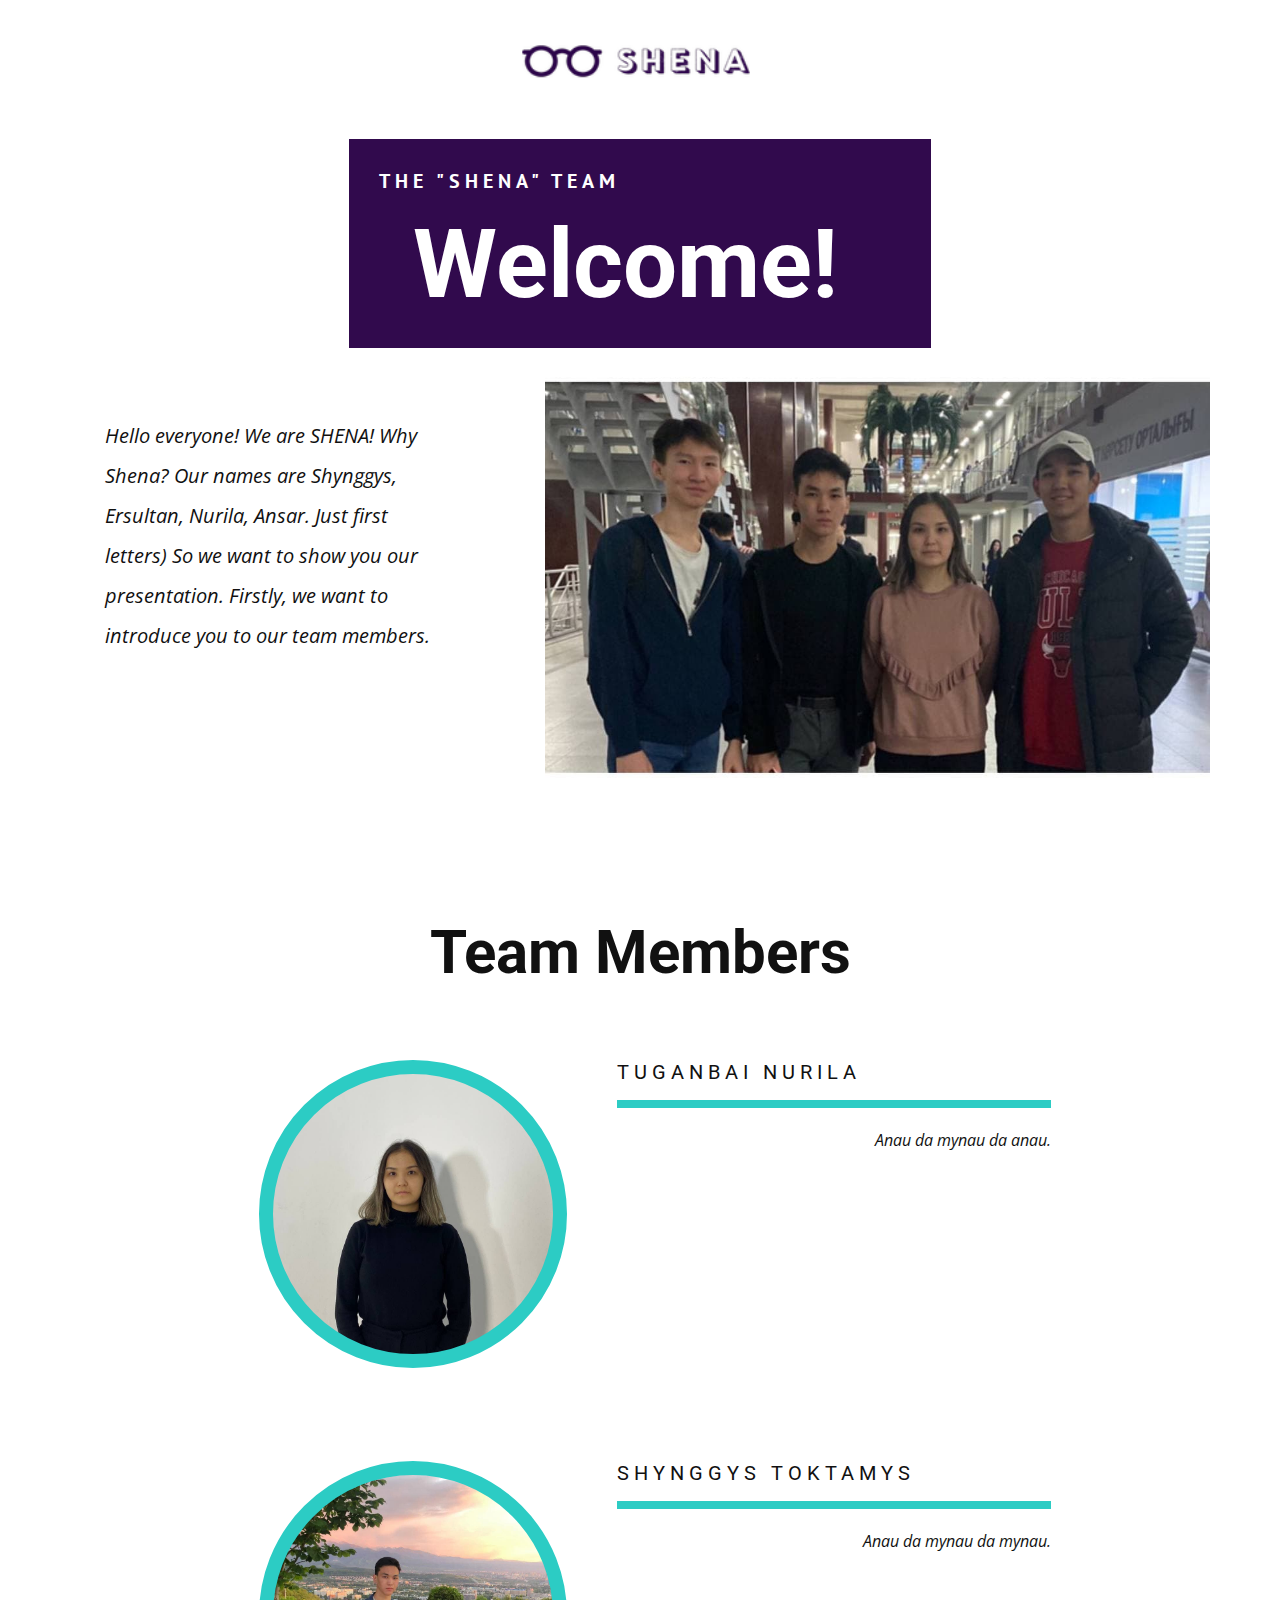
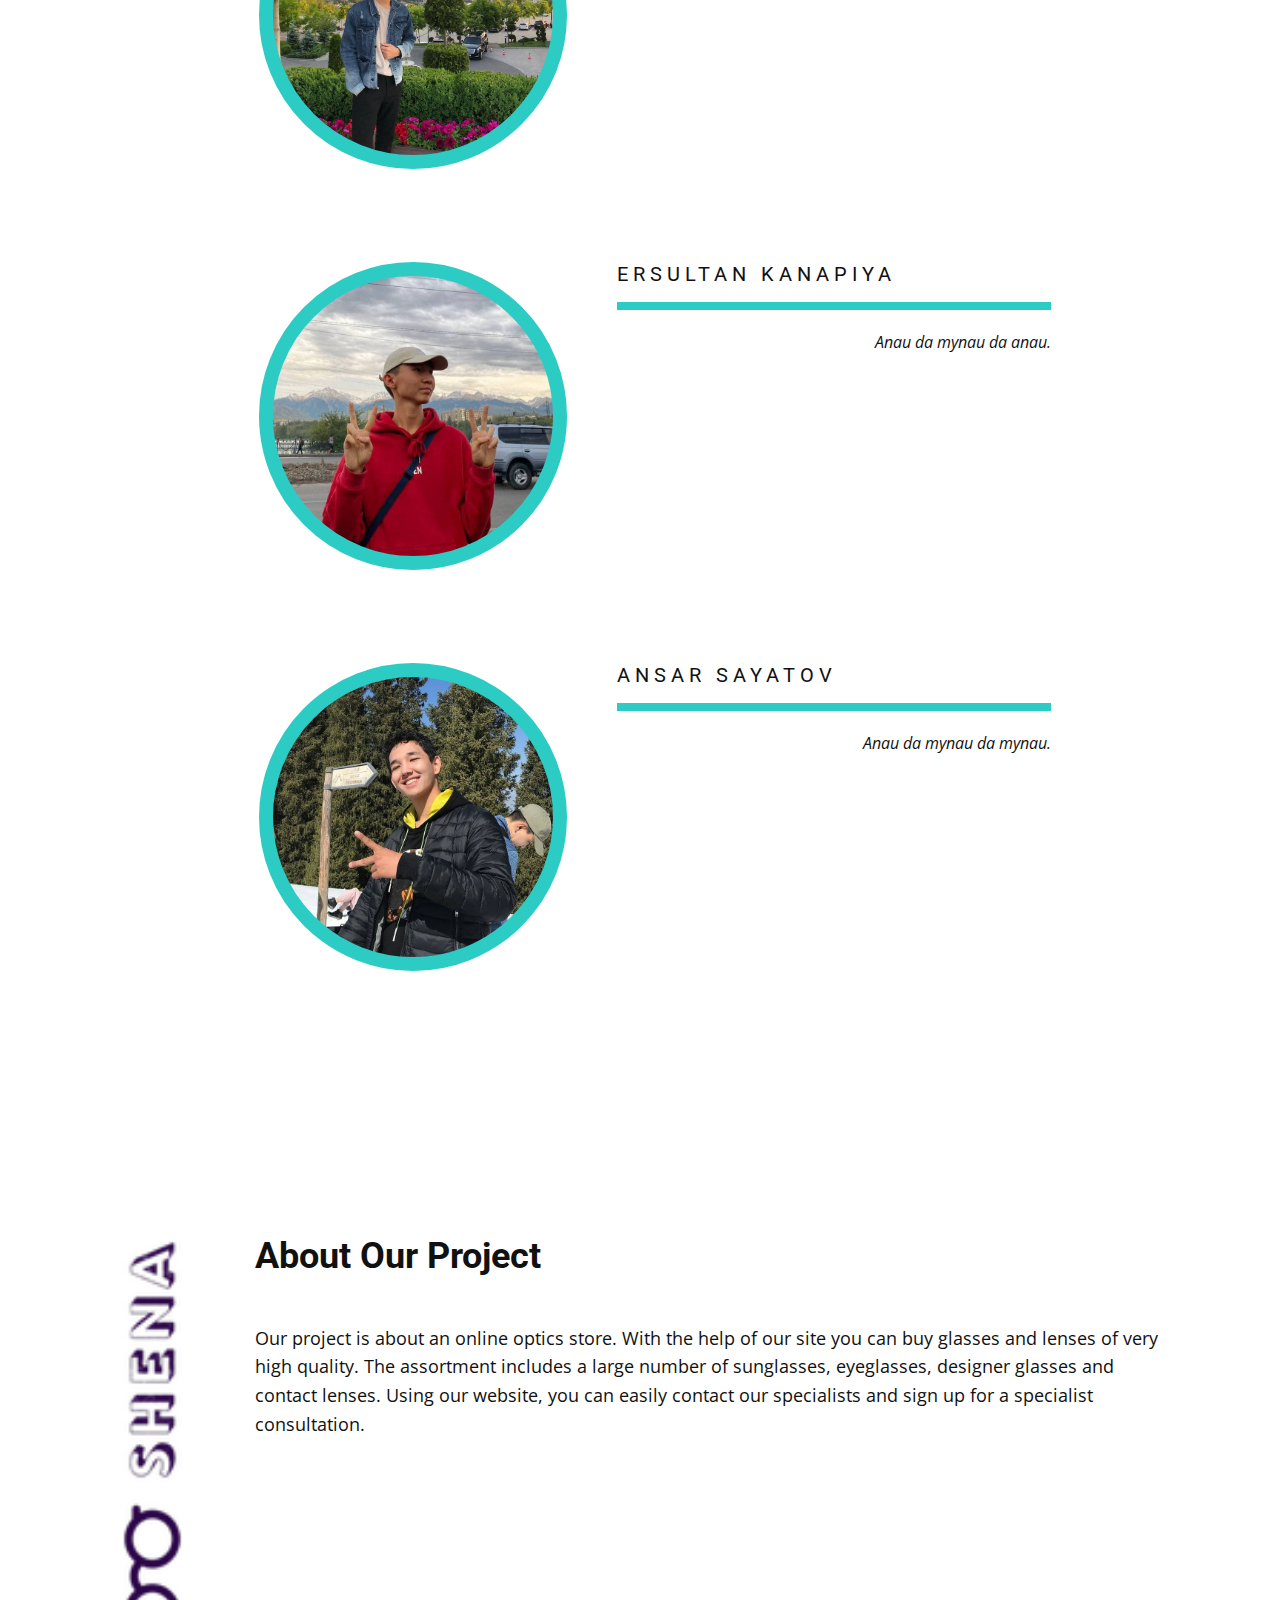
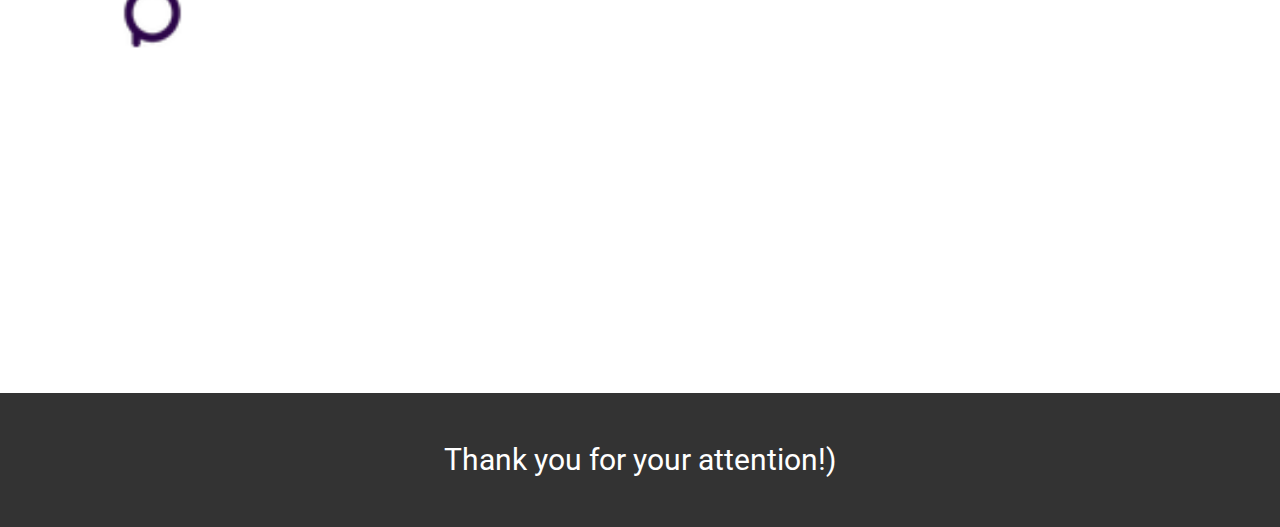
==== commit 75e6556e: "Update Home.html" ====
--- a/Home.html
+++ b/Home.html
@@ -6,7 +6,7 @@
     <meta name="keywords" content="Welcome!, We Create, We work with user research, UX design, UI and engineering, ​Corporate Identity, Brand Identity Design Agency, ​Information partners">
     <meta name="description" content="">
     <meta name="page_type" content="np-template-header-footer-from-plugin">
-    <title>Home</title>
+    <title>Presentation</title>
     <link rel="stylesheet" href="nicepage.css" media="screen">
     <link rel="stylesheet" href="Home.css" media="screen">
     <script class="u-script" type="text/javascript" src="jquery.js" defer=""></script>
@@ -81,7 +81,7 @@
                   <div class="u-container-layout u-valign-middle-sm u-valign-middle-xs u-valign-top-lg u-valign-top-md u-valign-top-xl u-container-layout-2">
                     <h5 class="u-text u-text-4"> Tuganbai Nurila</h5>
                     <div class="u-border-8 u-border-palette-4-base u-expanded-width u-line u-line-horizontal u-line-1"></div>
-                    <p class="u-text u-text-5">LIJLISfjosidjfocidjocisovisdopickpsodkcp.</p>
+                    <p class="u-text u-text-5">Anau da mynau da anau.</p>
                   </div>
                 </div>
               </div>
@@ -145,7 +145,8 @@
             </ul>
           </div>
         </div>
-        <img alt="" class="u-align-left u-image u-image-default u-image-1" src="images/shelogo.jpg" data-image-width="71" data-image-height="196">
+        <a href="https://kikonikk.github.io/FinalProject/"><img alt="" class="u-align-left u-image u-image-default u-image-1" src="images/shelogo.jpg" data-image-width="71" data-image-height="150"></a>
+        
       </div>
     </section>
     
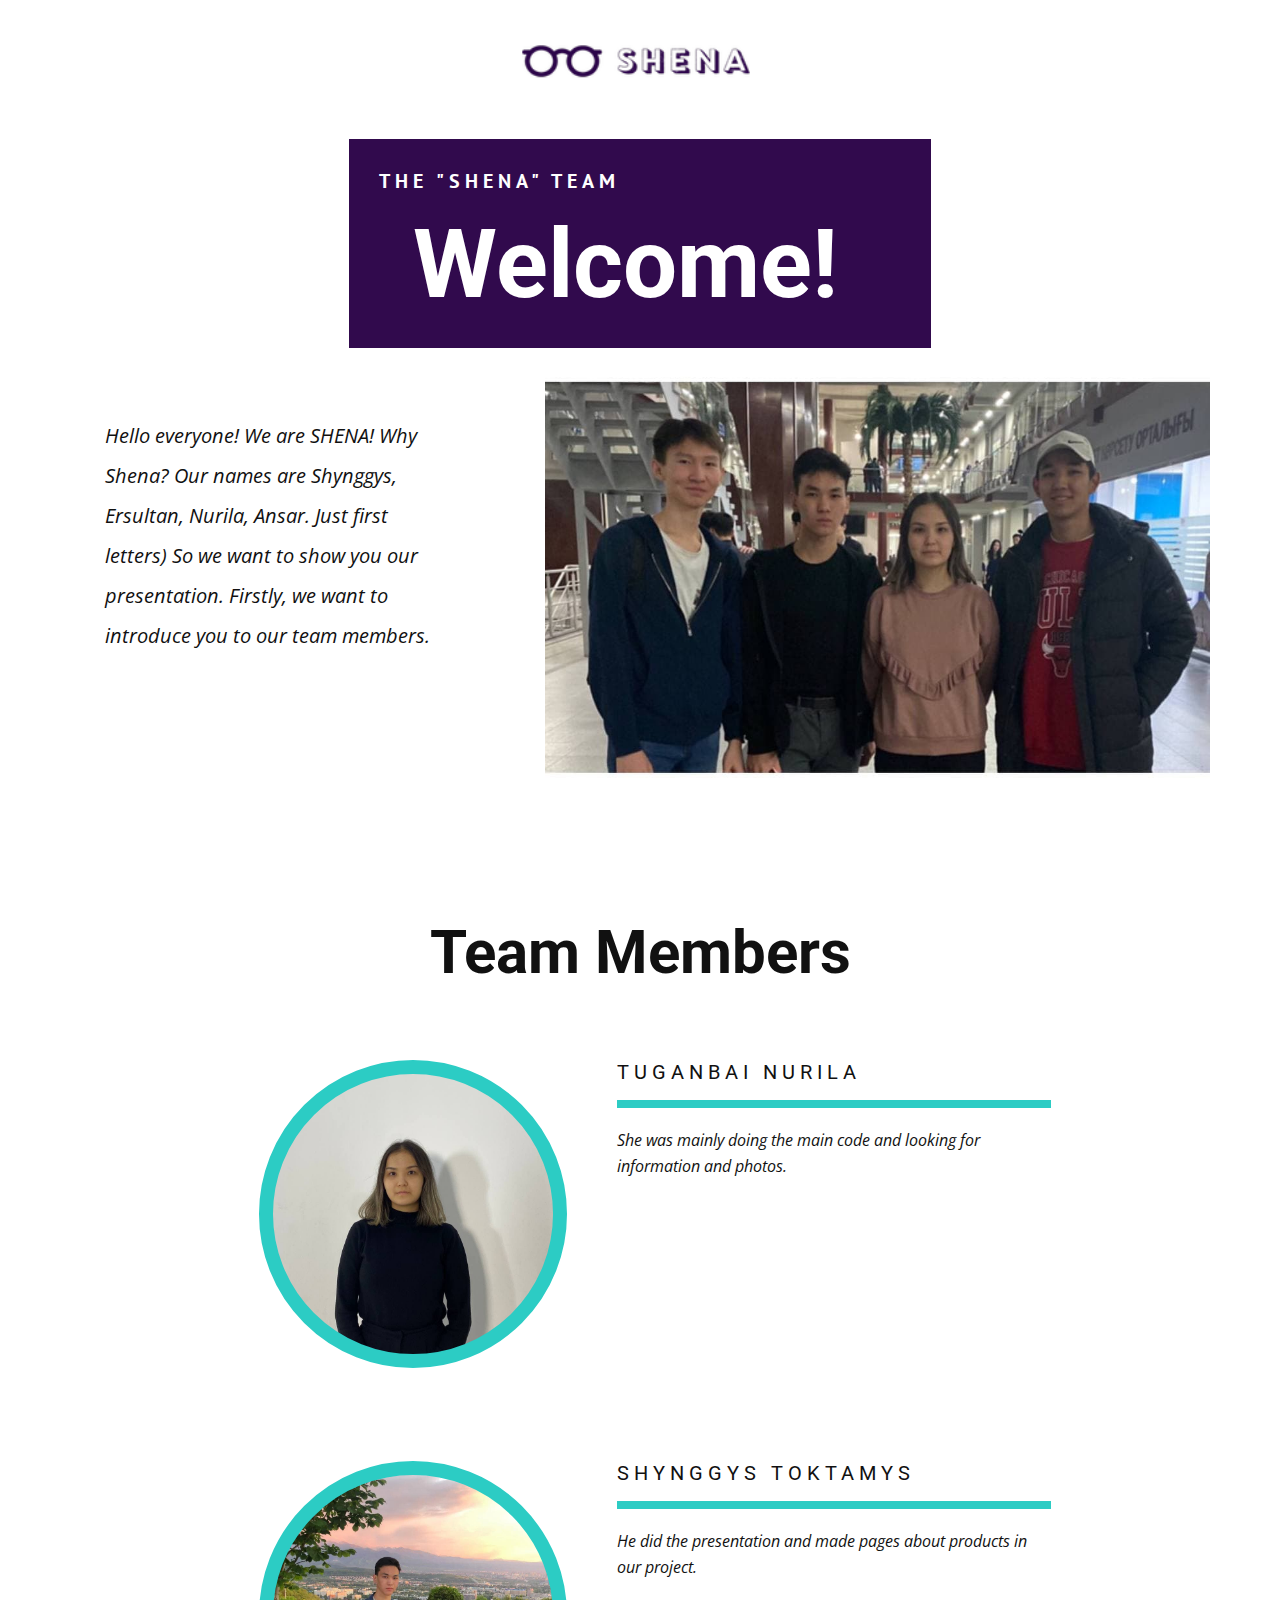
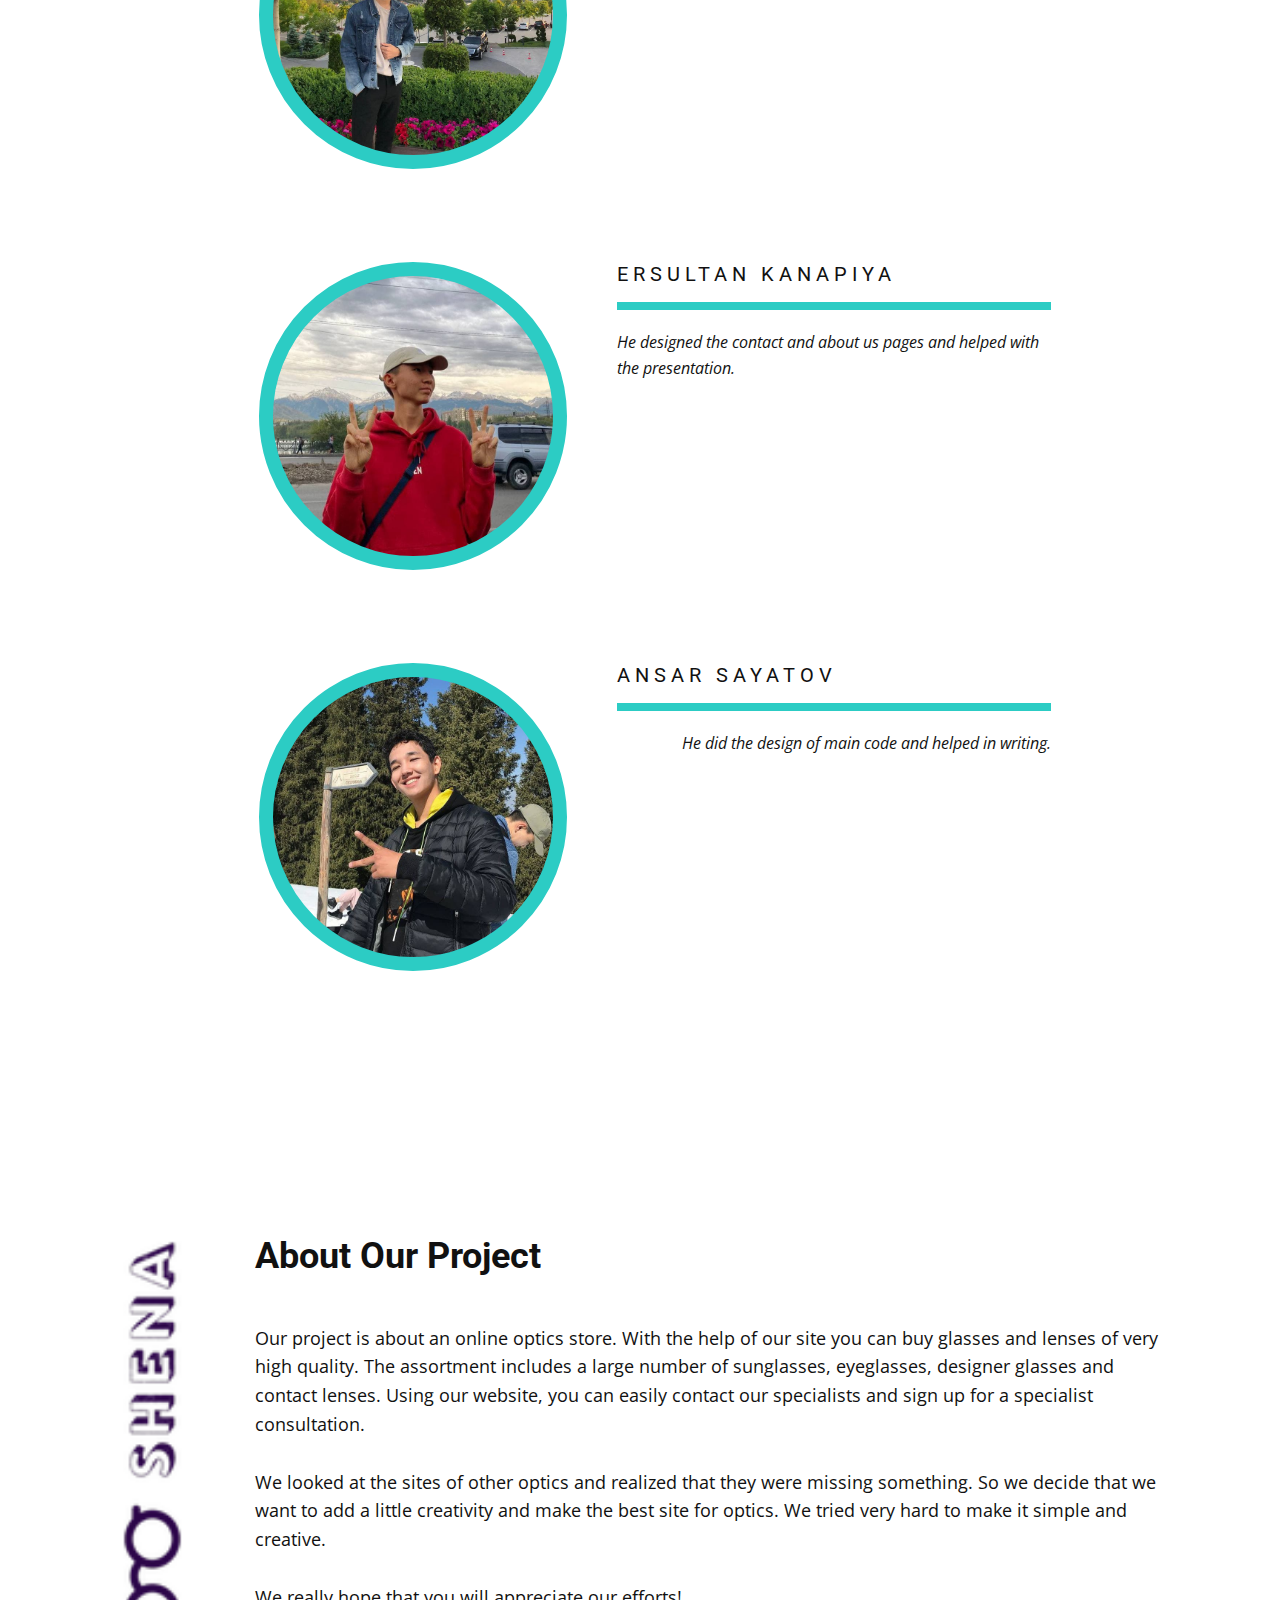
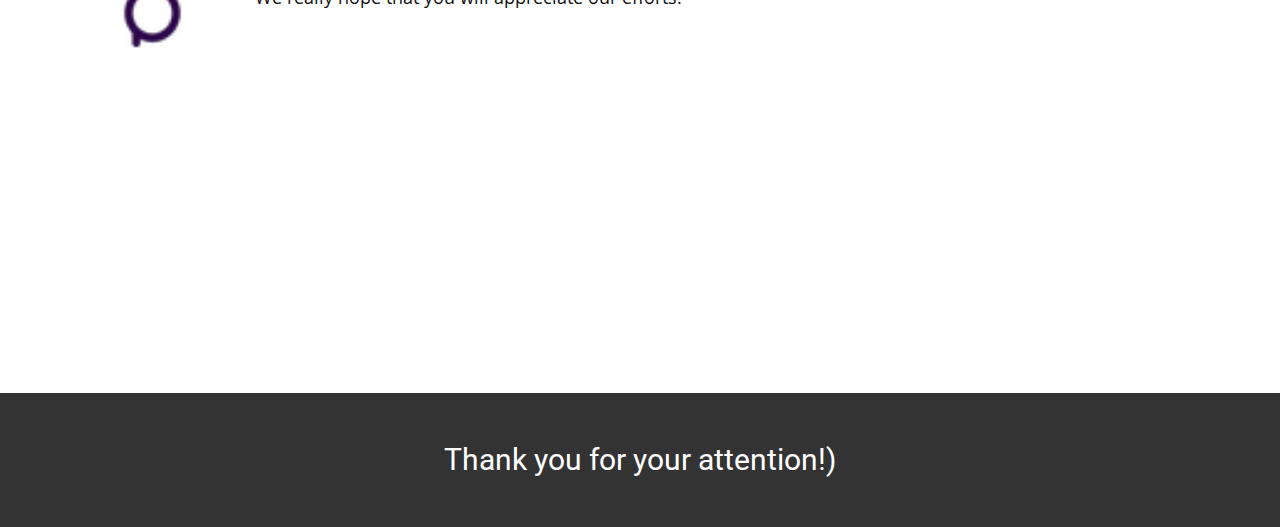
==== commit d63aee32: "Update Home.html" ====
--- a/Home.html
+++ b/Home.html
@@ -81,7 +81,7 @@
                   <div class="u-container-layout u-valign-middle-sm u-valign-middle-xs u-valign-top-lg u-valign-top-md u-valign-top-xl u-container-layout-2">
                     <h5 class="u-text u-text-4"> Tuganbai Nurila</h5>
                     <div class="u-border-8 u-border-palette-4-base u-expanded-width u-line u-line-horizontal u-line-1"></div>
-                    <p class="u-text u-text-5">Anau da mynau da anau.</p>
+                    <p class="u-text u-text-5">She was mainly doing the main code and looking for information and photos.</p>
                   </div>
                 </div>
               </div>
@@ -93,7 +93,7 @@
                   <div class="u-container-layout u-valign-middle-sm u-valign-middle-xs u-valign-top-lg u-valign-top-md u-valign-top-xl u-container-layout-4">
                     <h5 class="u-text u-text-default u-text-6"> Shynggys Toktamys</h5>
                     <div class="u-border-8 u-border-palette-4-base u-expanded-width u-line u-line-horizontal u-line-2"></div>
-                    <p class="u-text u-text-default u-text-7">Anau da mynau da mynau.</p>
+                    <p class="u-text u-text-default u-text-7">He did the presentation and made pages about products in our project.</p>
                   </div>
                 </div>
               </div>
@@ -105,7 +105,7 @@
                   <div class="u-container-layout u-valign-middle-sm u-valign-middle-xs u-valign-top-lg u-valign-top-md u-valign-top-xl u-container-layout-6">
                     <h5 class="u-text u-text-default u-text-8"> Ersultan Kanapiya</h5>
                     <div class="u-border-8 u-border-palette-4-base u-expanded-width u-line u-line-horizontal u-line-3"></div>
-                    <p class="u-text u-text-default u-text-9">Anau da mynau da anau.</p>
+                    <p class="u-text u-text-default u-text-9">He designed the contact and about us pages and helped with the presentation.</p>
                   </div>
                 </div>
               </div>
@@ -117,7 +117,7 @@
                   <div class="u-container-layout u-valign-middle-sm u-valign-middle-xs u-valign-top-lg u-valign-top-md u-valign-top-xl u-container-layout-2">
                     <h5 class="u-text u-text-10"> Ansar Sayatov</h5>
                     <div class="u-border-8 u-border-palette-4-base u-expanded-width u-line u-line-horizontal u-line-1"></div>
-                    <p class="u-text u-text-11">Anau da mynau da mynau.</p>
+                    <p class="u-text u-text-11">He did the design of main code and helped in writing.</p>
                   </div>
                 </div>
               </div>
@@ -136,12 +136,21 @@
           <div class="u-container-layout u-container-layout-1">
             <h2 class="u-text u-text-1">About Our Project<br></h2>
             <ul class="u-custom-list u-spacing-13 u-text u-text-2">
-              
-              Our project is about an online optics store. 
-              With the help of our site you can buy glasses and lenses of very high quality. 
-              The assortment includes a large number of sunglasses, eyeglasses, designer glasses and contact lenses. 
+              Our project is about an online optics store.
+              With the help of our site you can buy glasses and lenses of very high quality.
+              The assortment includes a large number of sunglasses, eyeglasses, designer glasses and contact lenses.
               Using our website, you can easily contact our specialists and sign up for a specialist consultation.
-              
+
+              <br>
+              <br>
+
+              We looked at the sites of other optics and realized that they were missing something.
+              So we decide that we want to add a little creativity and make the best site for optics.
+              We tried very hard to make it simple and creative.
+
+              <br>
+              <br>
+              We really hope that you will appreciate our efforts!
             </ul>
           </div>
         </div>
